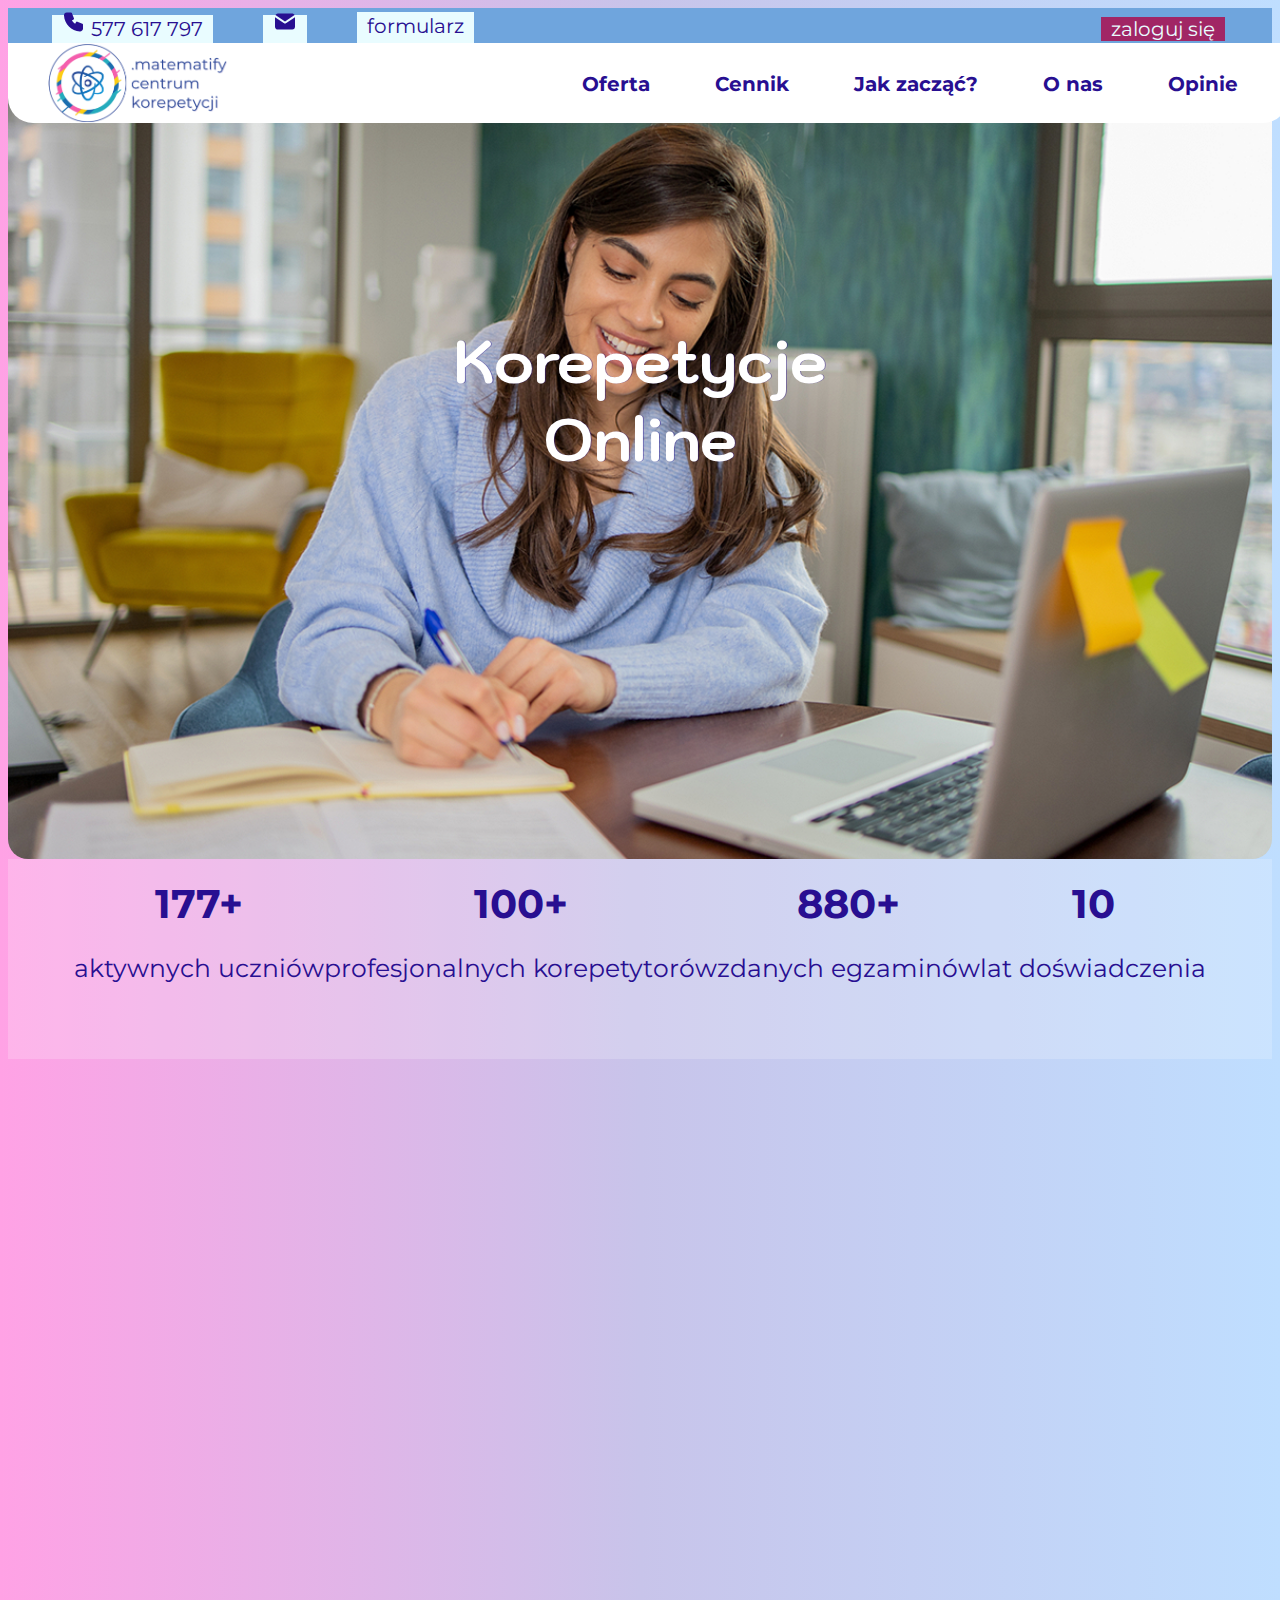
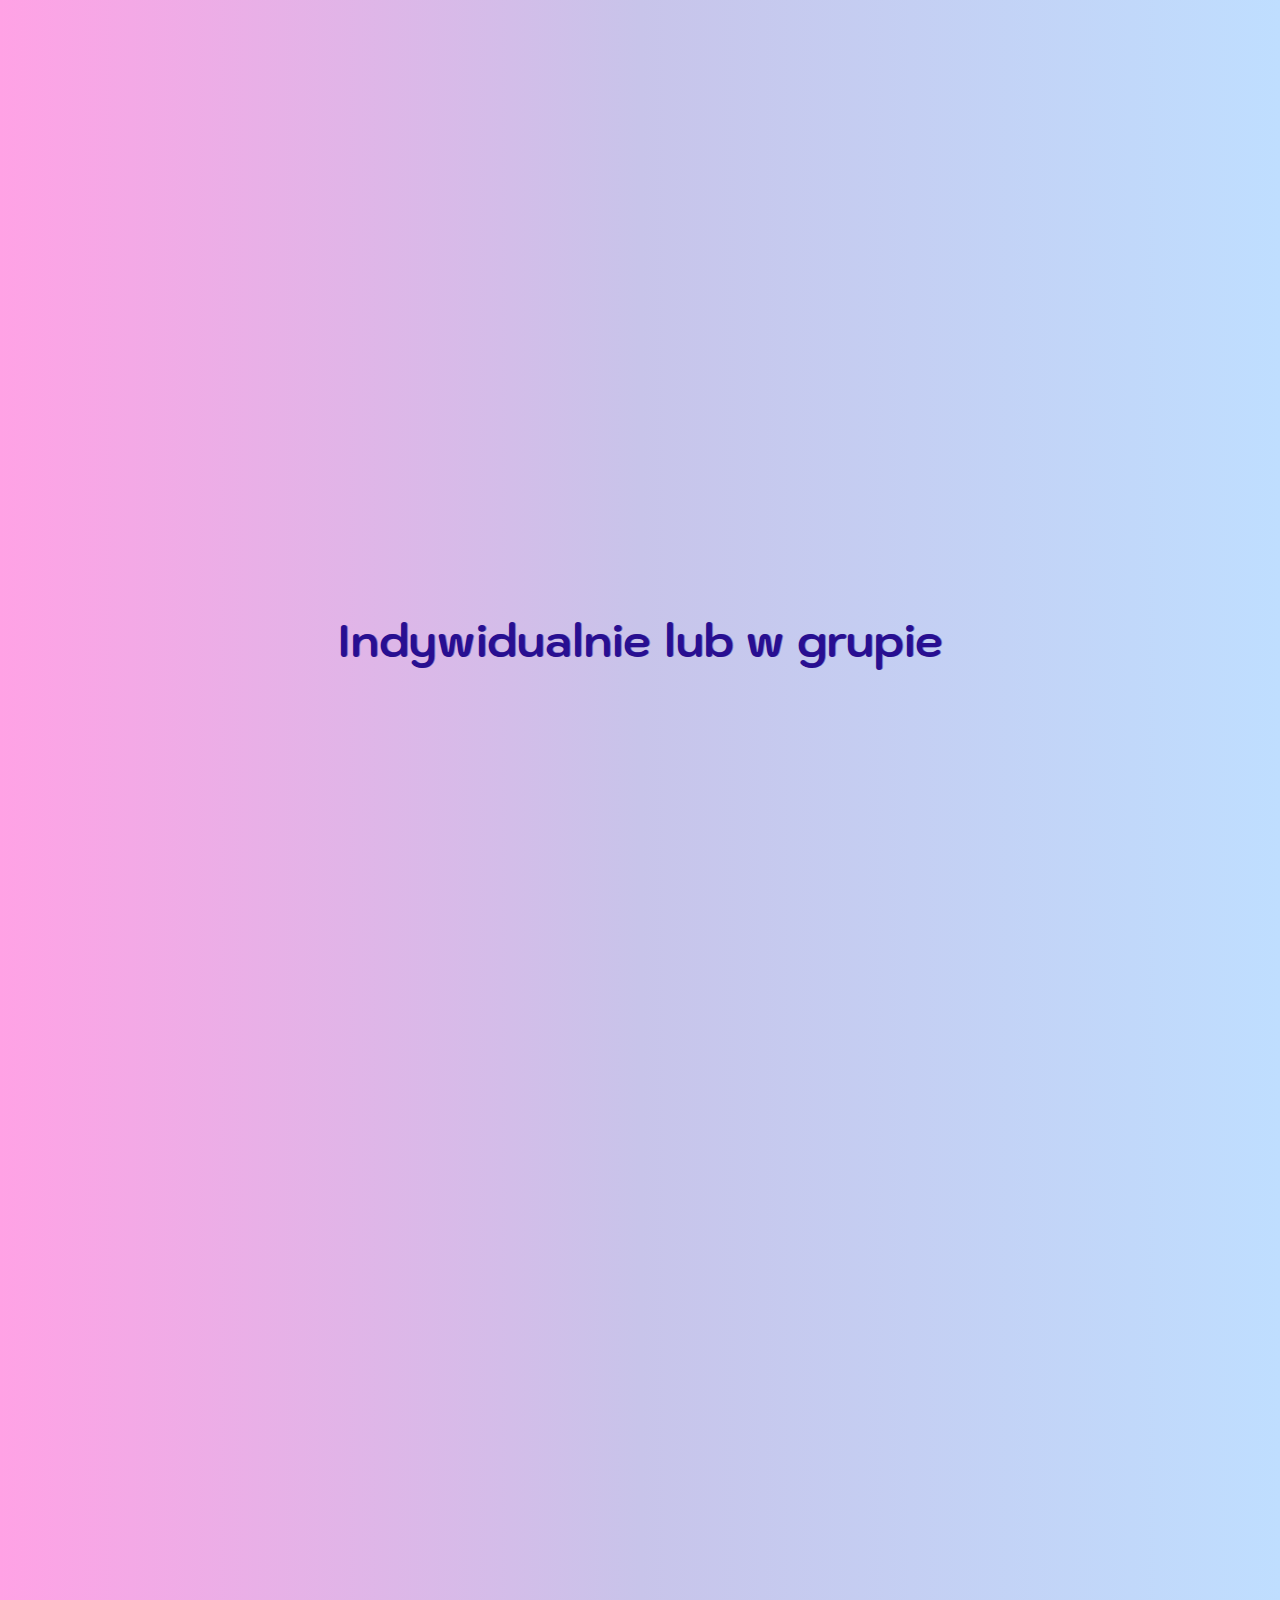
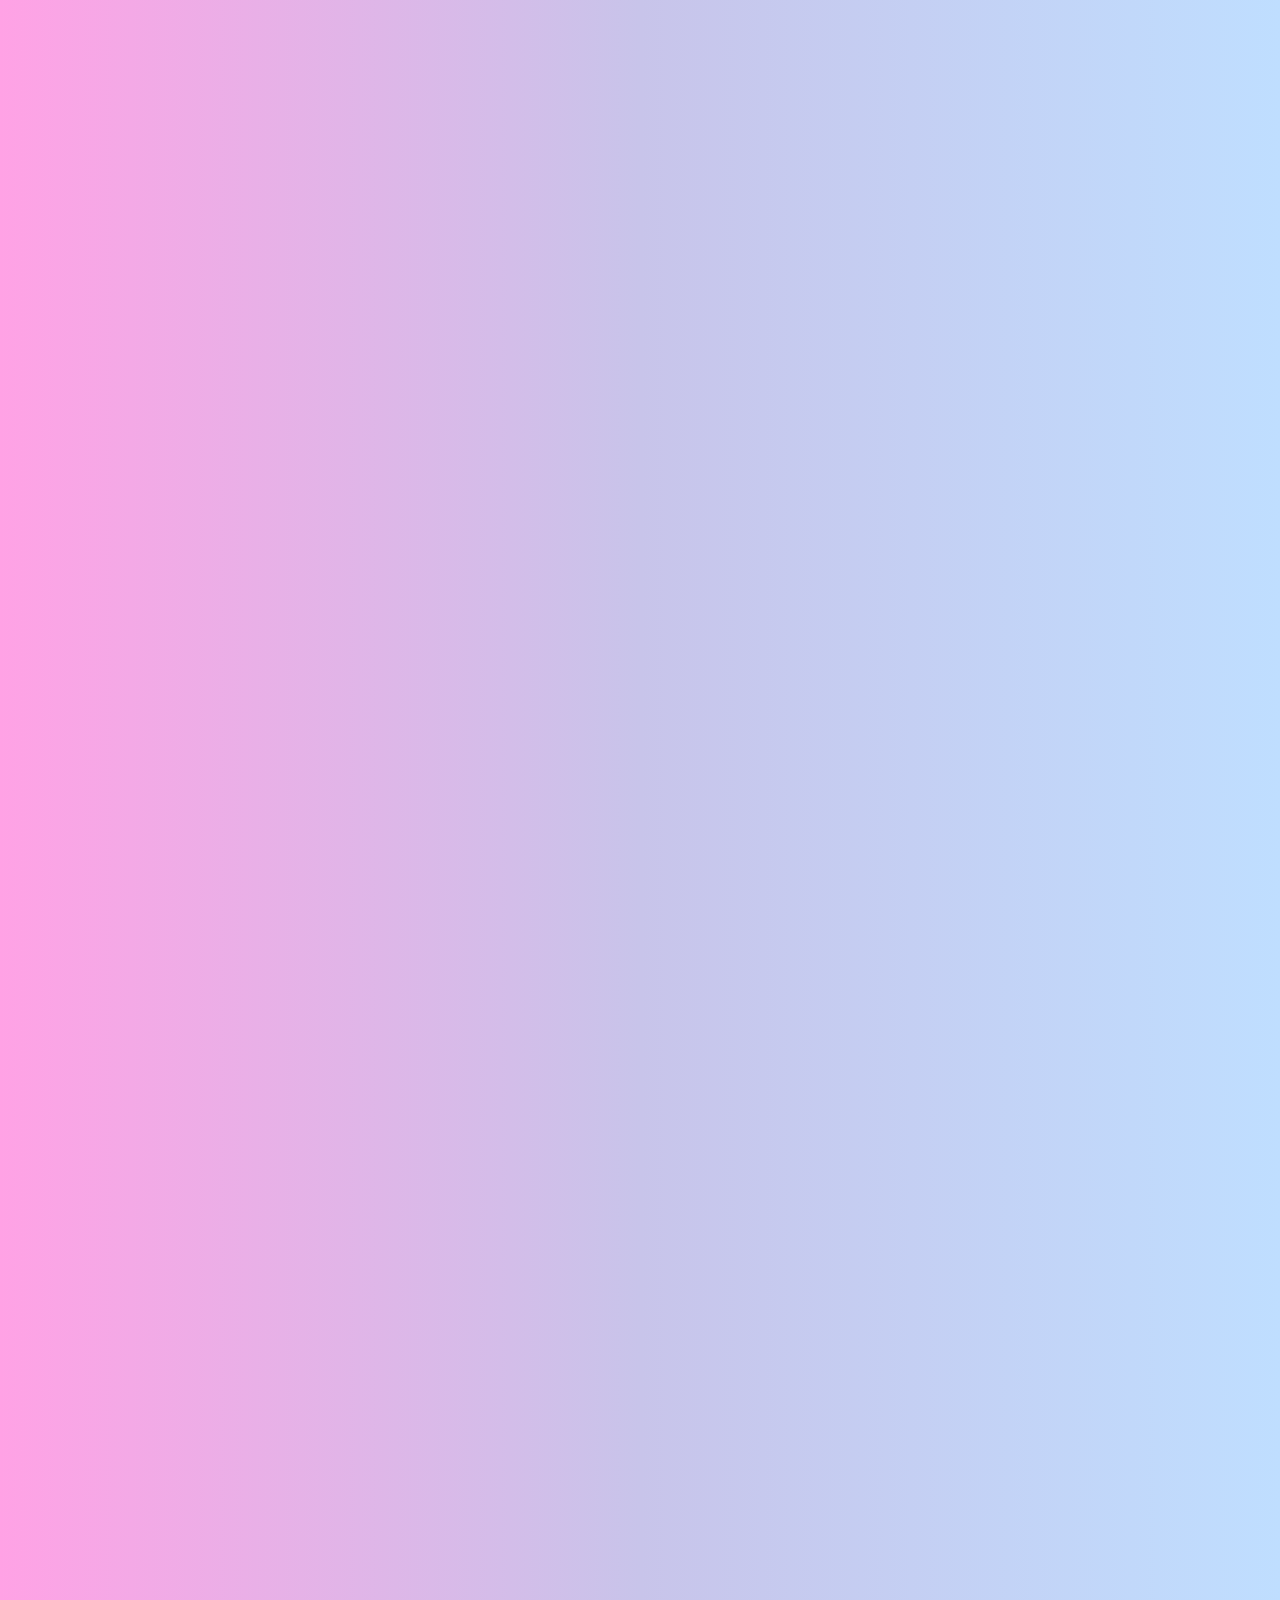
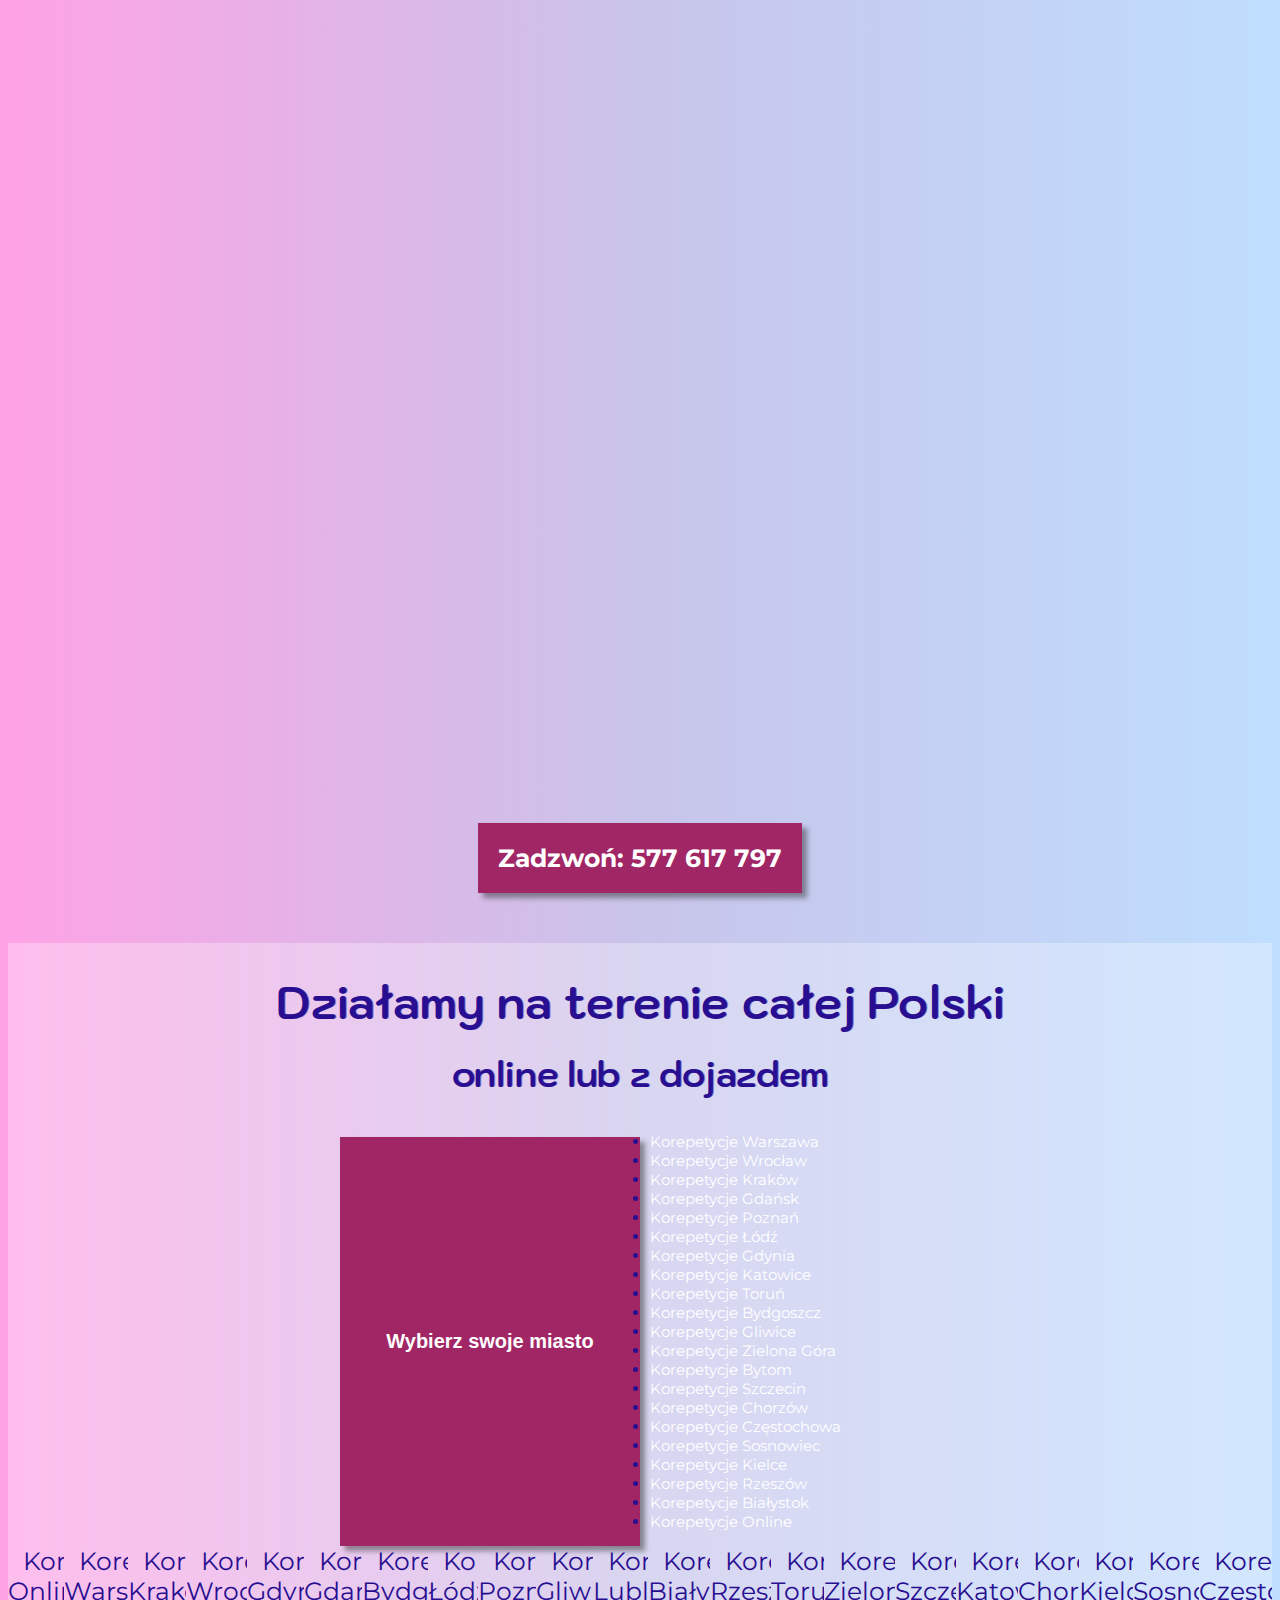
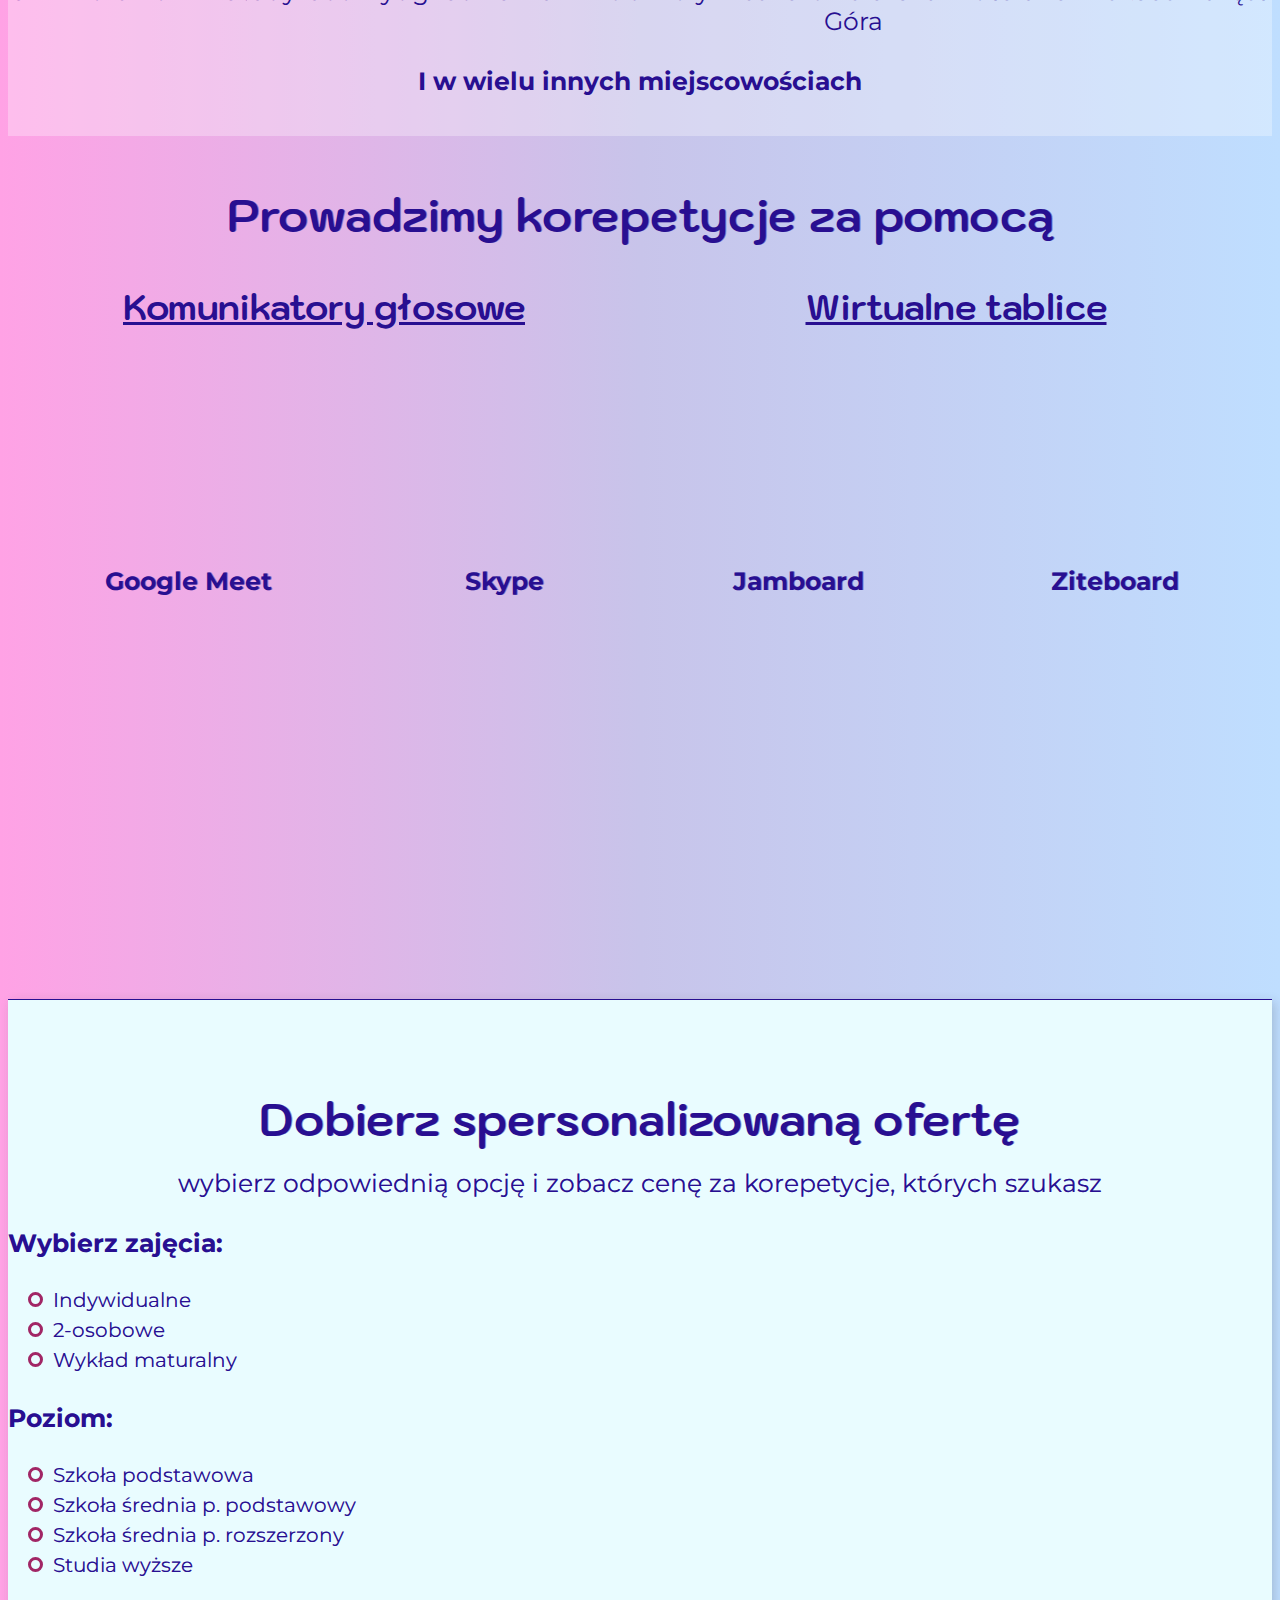
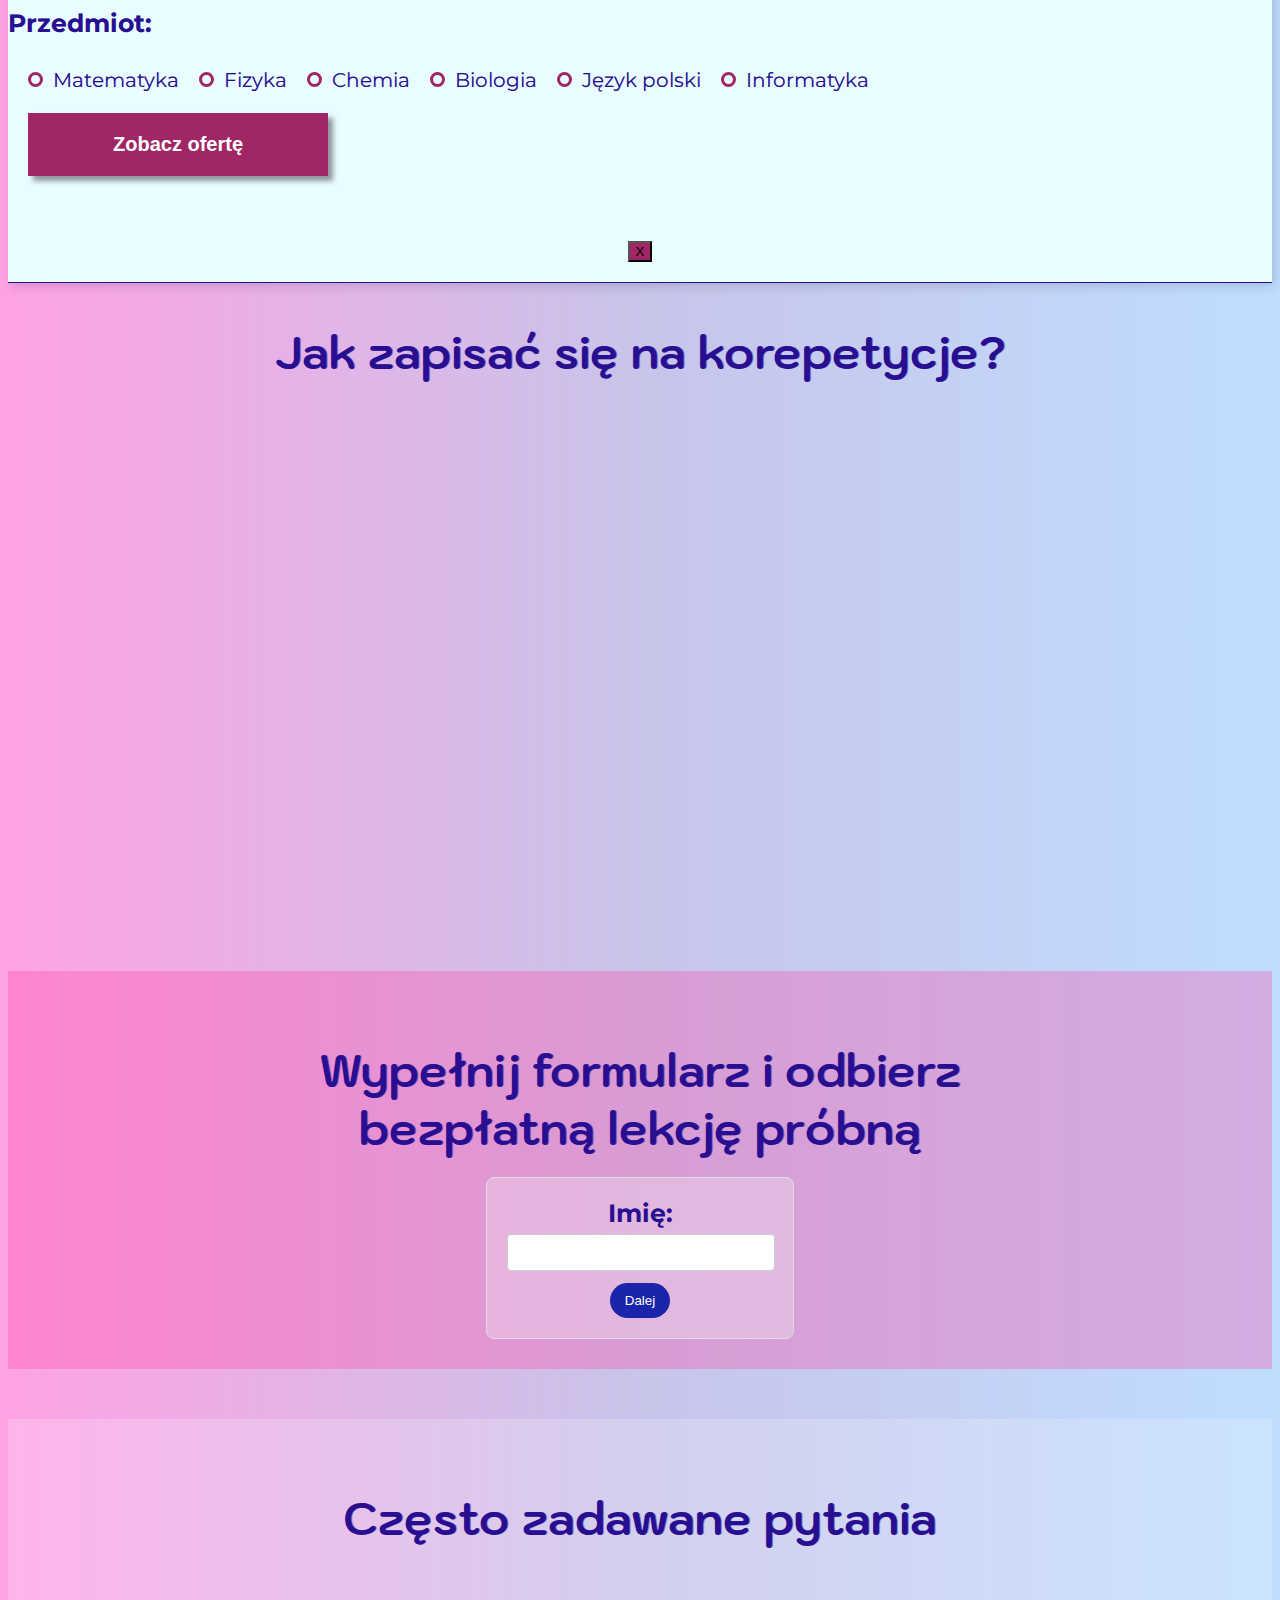
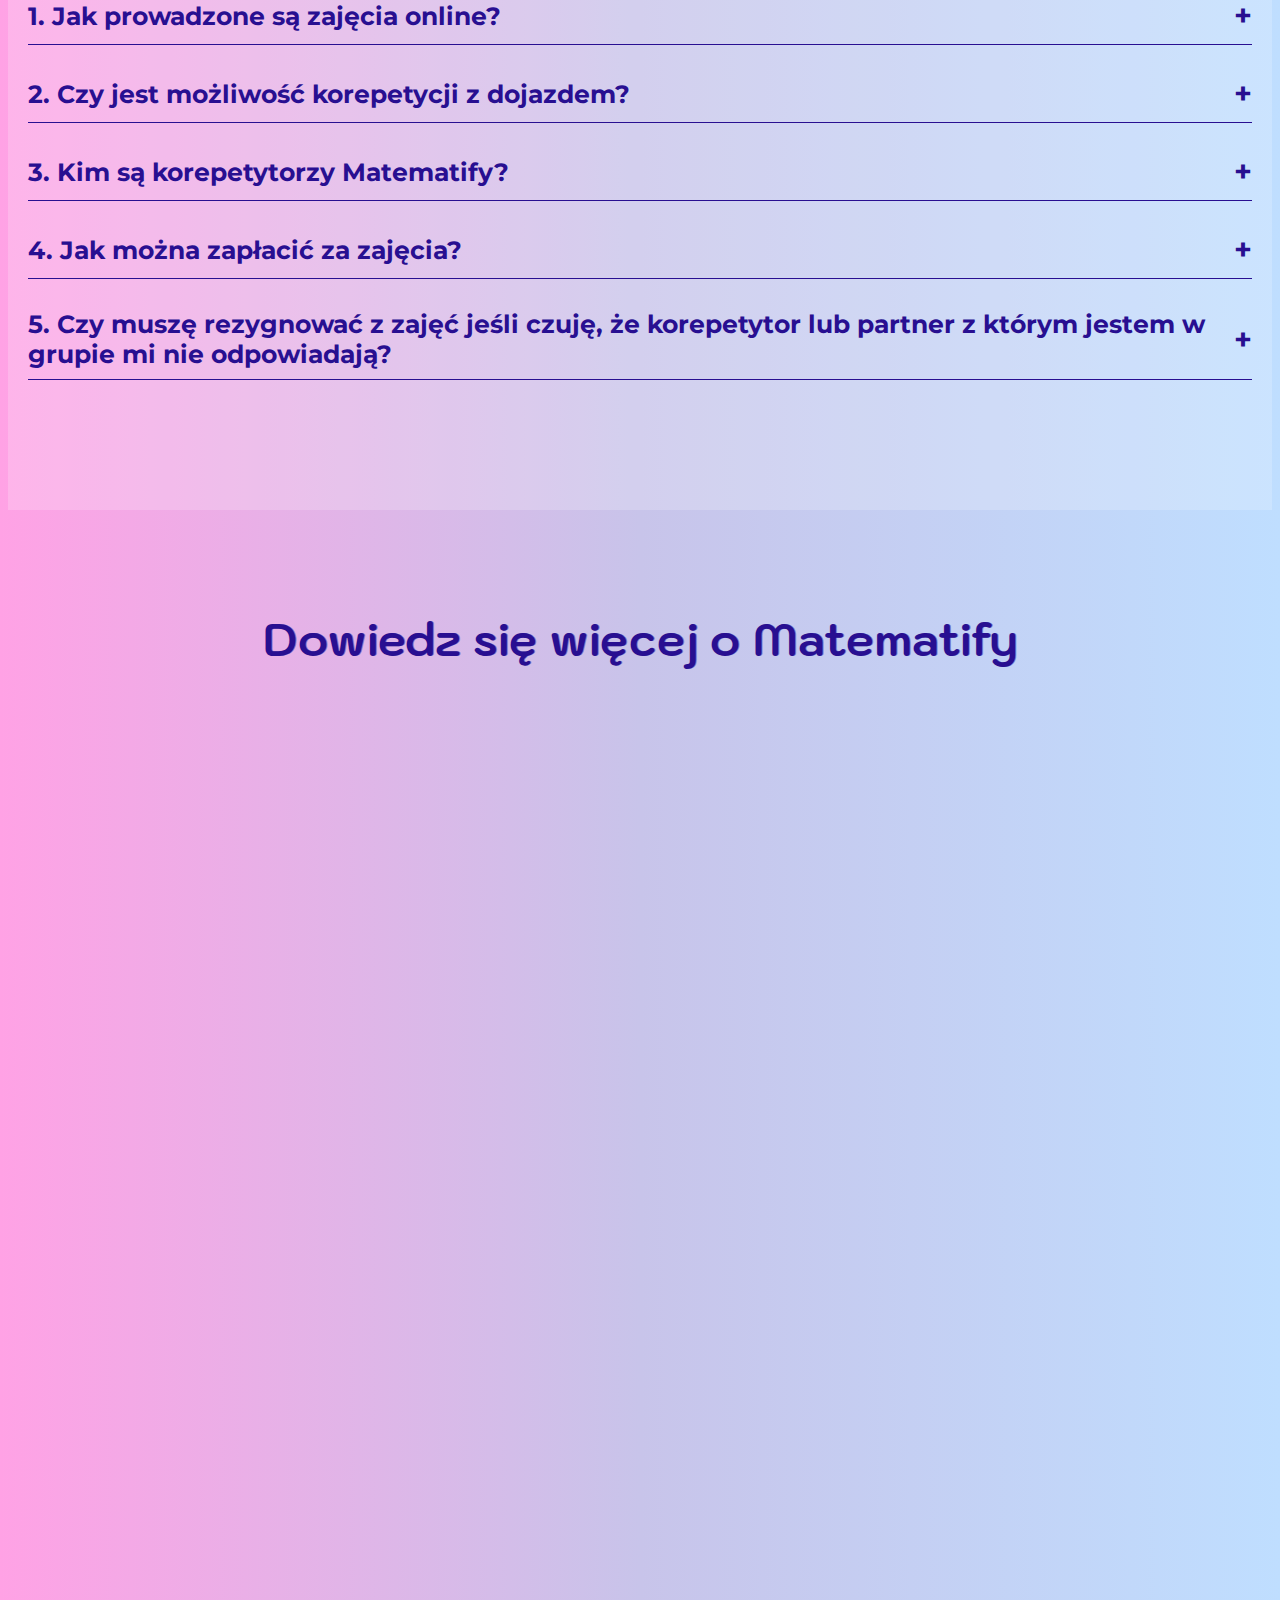
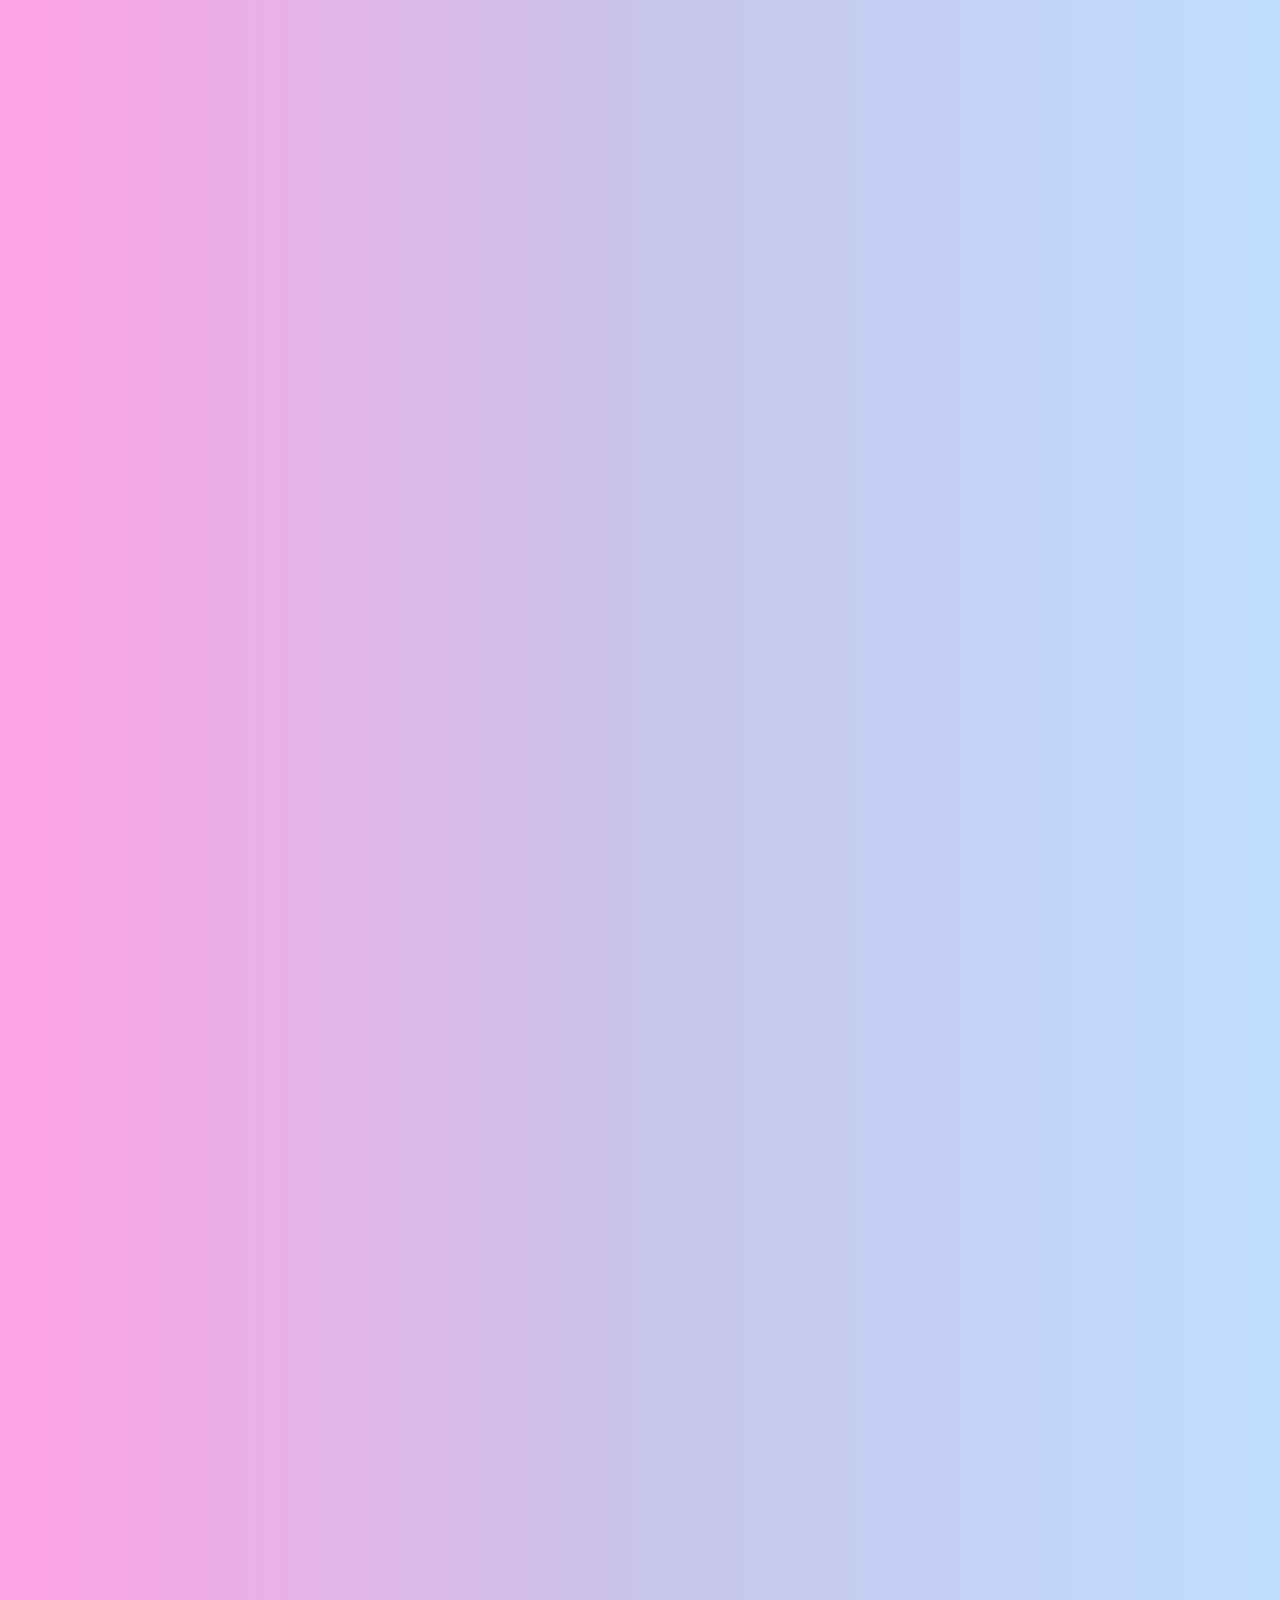
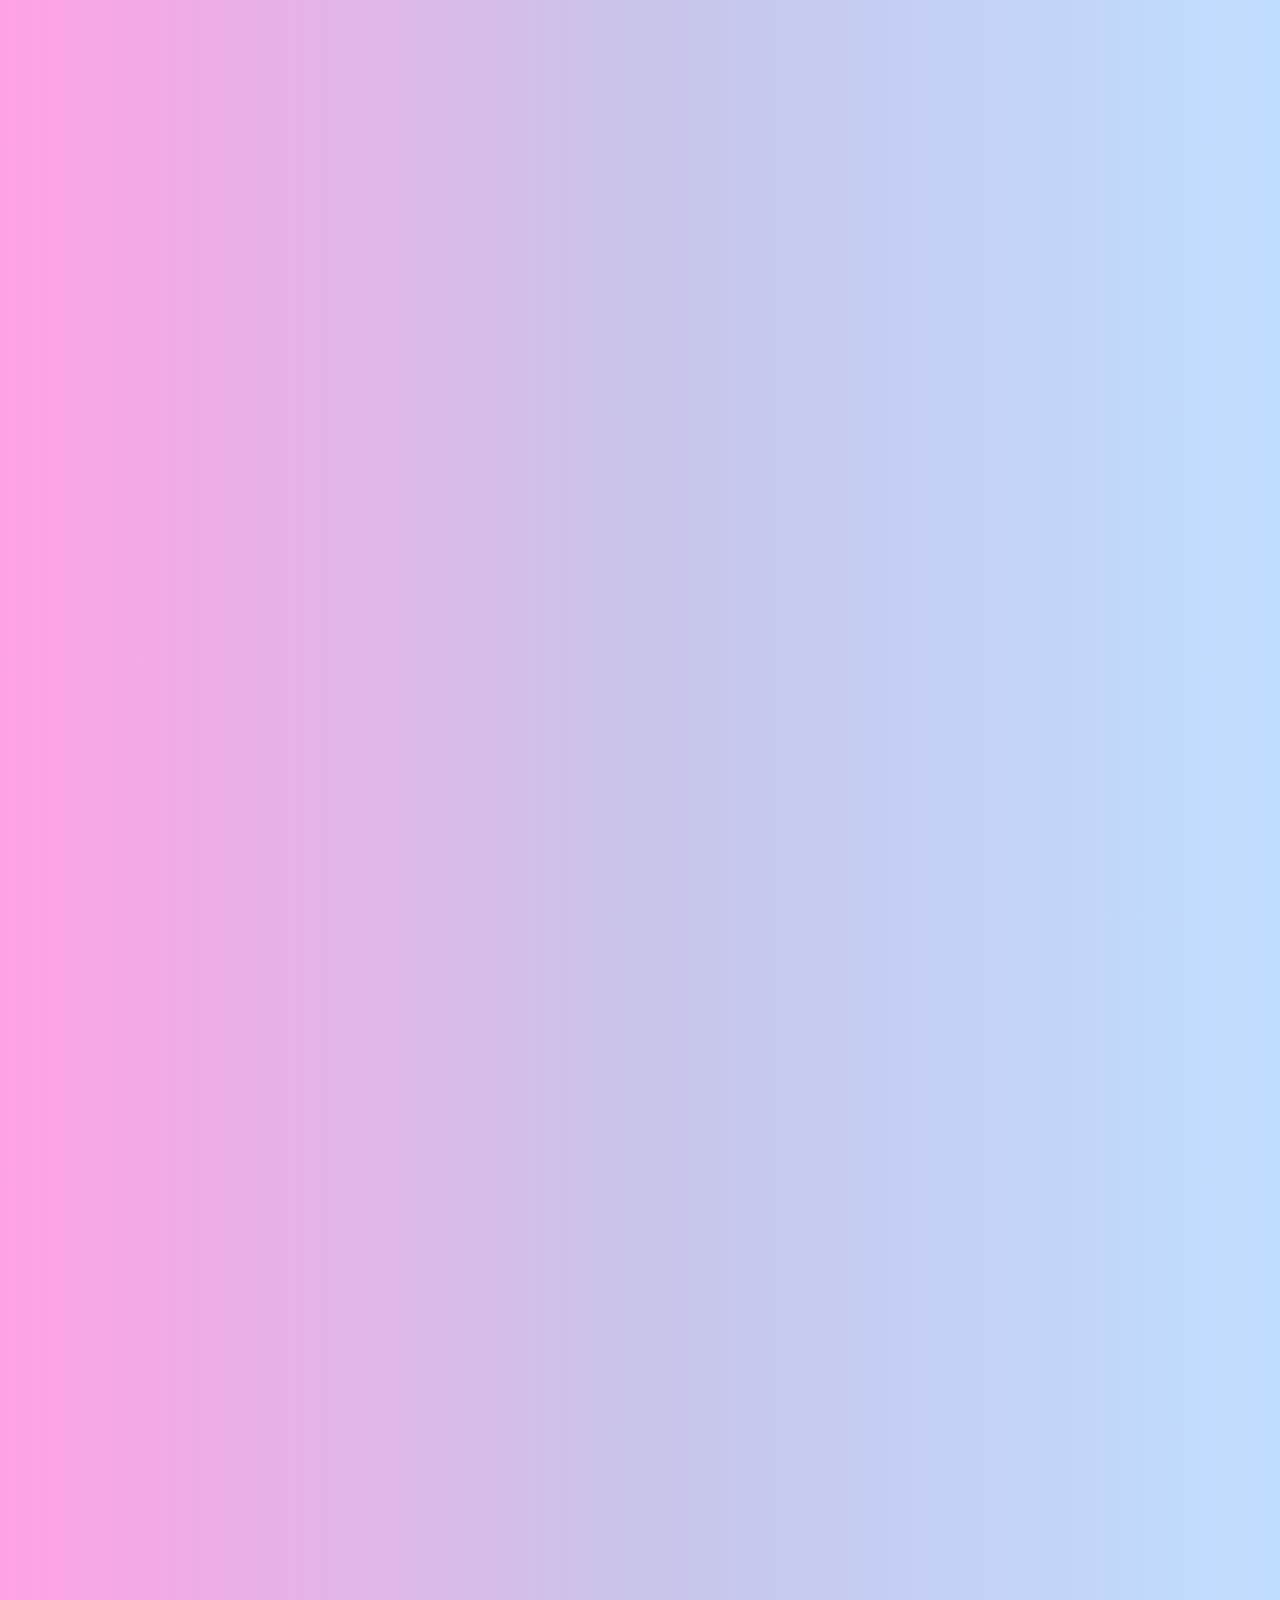
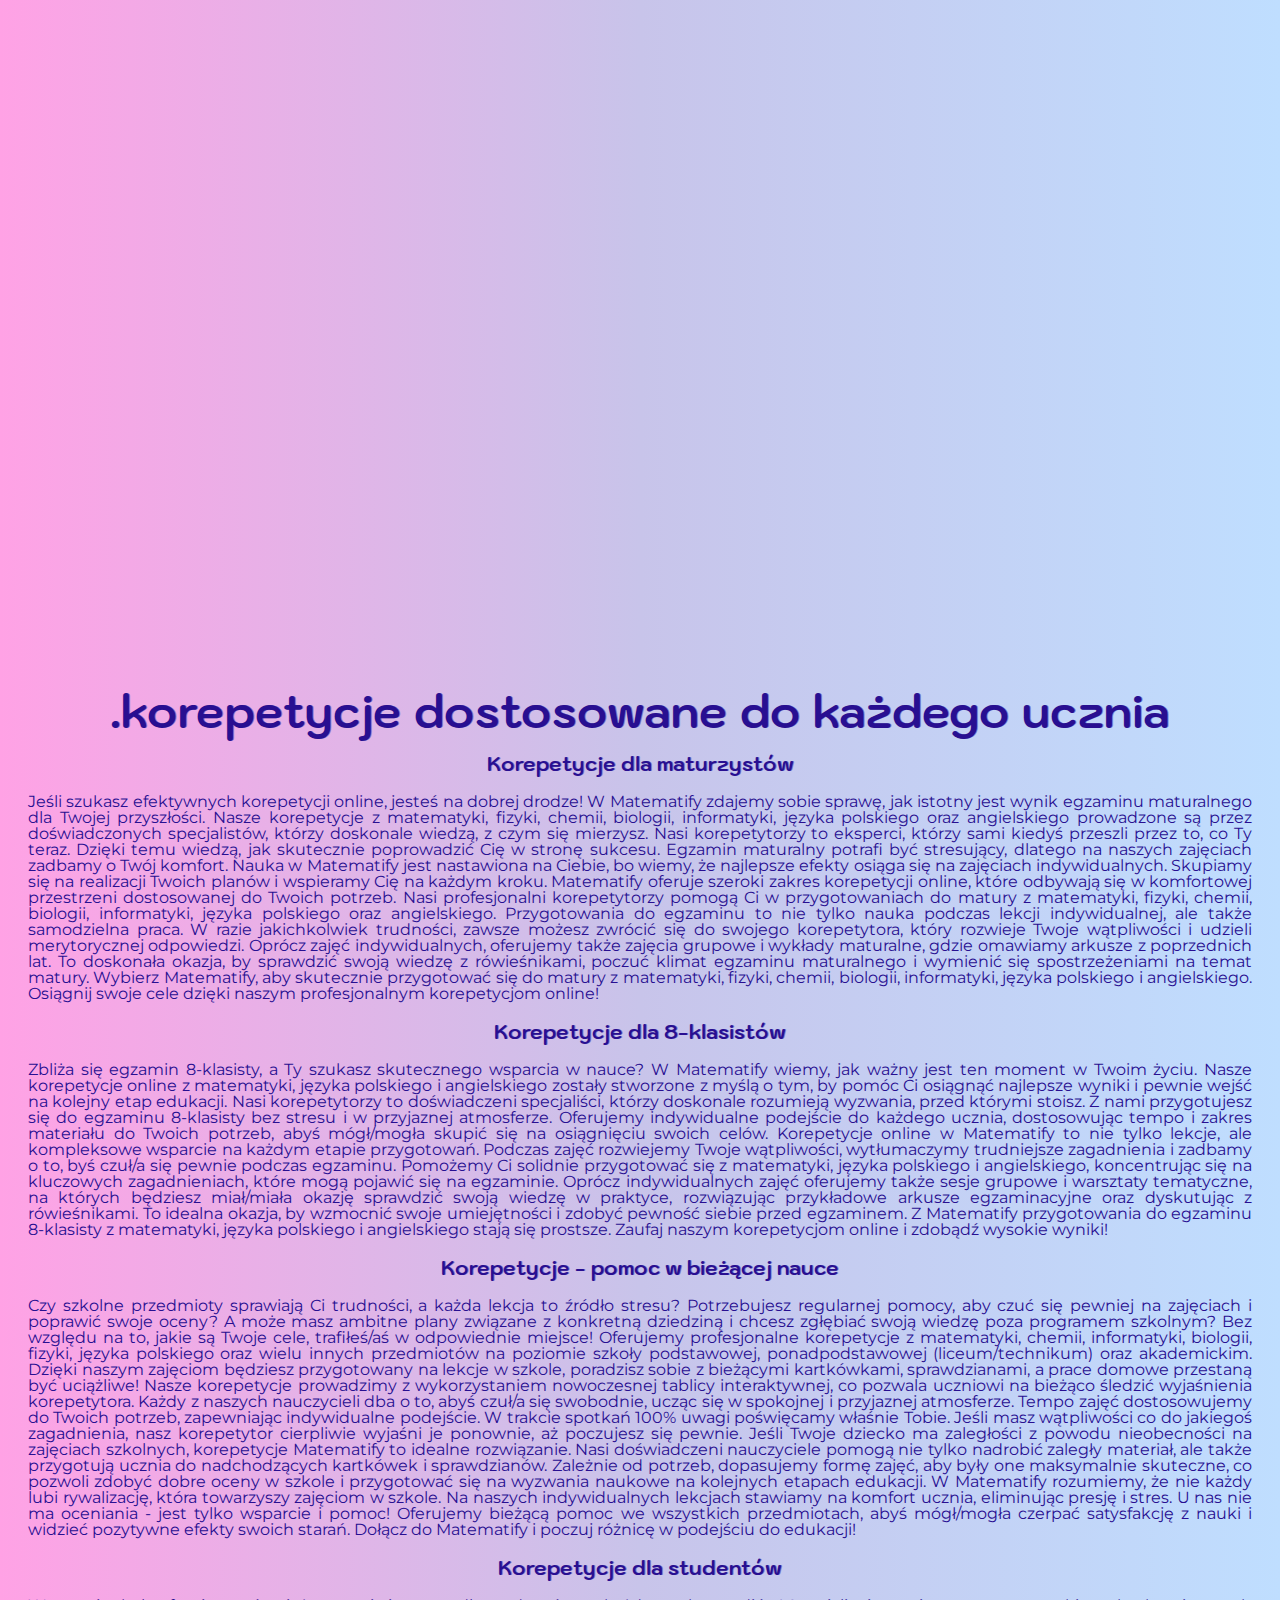
==== index.html @ 4018ae88 "jakf" ====
<!doctype html>

<head>
    <html lang=pl>
    <meta charset=UTF-8>
    <meta content="width=device-width,initial-scale=1" name=viewport>
    <meta
        content="Korepetycje online z matematyki, fizyki, chemii dla uczniów szkół podstawowych i średnich. Zajęcia indywidualne i grupowe dla maturzystów."
        name=description>
    <title>Matematify Centrum Korepetycji</title>
    <link href=images/hero.avif rel=preload as=image>
    <link href=https://fonts.googleapis.com rel=preconnect>
    <link href=https://fonts.gstatic.com rel=preconnect crossorigin>
    <link href=https://cdn.jsdelivr.net/npm/bootstrap@5.0.2/dist/css/bootstrap.min.css rel=stylesheet
        crossorigin=anonymous integrity=sha384-EVSTQN3/azprG1Anm3QDgpJLIm9Nao0Yz1ztcQTwFspd3yD65VohhpuuCOmLASjC>
    <link
        href="https://fonts.googleapis.com/css2?family=Kodchasan:ital,wght@0,200;0,300;0,400;0,500;0,600;0,700;1,200;1,300;1,400;1,500;1,600;1,700&family=Montserrat:ital,wght@0,100..900;1,100..900&display=swap"
        rel=stylesheet>
    <link href=./css/critical.css rel=stylesheet>
    <link href=./css/main.css rel=stylesheet media="print" onload="this.media='all'">
</head>

<body>
    <div class="cookie-banner" id="cookie-banner">
        Ta witryna internetowa przechowuje pliki cookie na komputerze użytkownika. Są one wykorzystywane do zbierania informacji o tym, jak użytkownik wchodzi w interakcje z naszą witryną internetową, i pozwalają nam go zapamiętać. Dane te są wykorzystywane w celu poprawy i dostosowania przeglądania strony do potrzeb użytkownika oraz do analizy i pomiarów osób odwiedzających naszą witrynę internetową i inne media. Więcej informacji na temat wykorzystywania plików cookie można znaleźć w naszej Polityce prywatności.
Jeśli odmówisz, Twoje informacje nie będą śledzone podczas odwiedzania tej witryny internetowej. Pojedynczy plik cookie zostanie użyty w przeglądarce, aby zapamiętać to ustawienie.
        <button class="accept" id="accept-cookies">Akceptuję</button>
        <button class="decline" id="decline-cookies">Odrzucam</button>
    </div>
    <div class="call">
        <a href="tel:+48577617797" aria-label="zadzwoń"><svg xmlns="http://www.w3.org/2000/svg" width="24" height="24"
                viewBox="0 0 24 24" fill="currentColor" class="icon icon-tabler icons-tabler-filled icon-tabler-phone">
                <path stroke="none" d="M0 0h24v24H0z" fill="none" />
                <path
                    d="M9 3a1 1 0 0 1 .877 .519l.051 .11l2 5a1 1 0 0 1 -.313 1.16l-.1 .068l-1.674 1.004l.063 .103a10 10 0 0 0 3.132 3.132l.102 .062l1.005 -1.672a1 1 0 0 1 1.113 -.453l.115 .039l5 2a1 1 0 0 1 .622 .807l.007 .121v4c0 1.657 -1.343 3 -3.06 2.998c-8.579 -.521 -15.418 -7.36 -15.94 -15.998a3 3 0 0 1 2.824 -2.995l.176 -.005h4z" />
            </svg></a>
    </div>
    <header>
        <div class="top">
            <div class="menu-left"><a href="tel:+48577617797" aria-label="zadzwoń"><span class="rounded-pill phone"><svg
                            xmlns="http://www.w3.org/2000/svg" width="24" height="24" viewBox="0 0 24 24"
                            fill="currentColor" class="icon icon-tabler icons-tabler-filled icon-tabler-phone">
                            <path stroke="none" d="M0 0h24v24H0z" fill="none" />
                            <path
                                d="M9 3a1 1 0 0 1 .877 .519l.051 .11l2 5a1 1 0 0 1 -.313 1.16l-.1 .068l-1.674 1.004l.063 .103a10 10 0 0 0 3.132 3.132l.102 .062l1.005 -1.672a1 1 0 0 1 1.113 -.453l.115 .039l5 2a1 1 0 0 1 .622 .807l.007 .121v4c0 1.657 -1.343 3 -3.06 2.998c-8.579 -.521 -15.418 -7.36 -15.94 -15.998a3 3 0 0 1 2.824 -2.995l.176 -.005h4z" />
                        </svg> 577 617 797</span></a> <a href="mailto:biuro@matematify.com"
                    aria-label="wyślij e-mail"><span class=rounded-pill><svg xmlns="http://www.w3.org/2000/svg"
                            width="24" height="24" viewBox="0 0 24 24" fill="currentColor"
                            class="icon icon-tabler icons-tabler-filled icon-tabler-mail">
                            <path stroke="none" d="M0 0h24v24H0z" fill="none" />
                            <path
                                d="M22 7.535v9.465a3 3 0 0 1 -2.824 2.995l-.176 .005h-14a3 3 0 0 1 -2.995 -2.824l-.005 -.176v-9.465l9.445 6.297l.116 .066a1 1 0 0 0 .878 0l.116 -.066l9.445 -6.297z" />
                            <path
                                d="M19 4c1.08 0 2.027 .57 2.555 1.427l-9.555 6.37l-9.555 -6.37a2.999 2.999 0 0 1 2.354 -1.42l.201 -.007h14z" />
                        </svg></span></a> <a href=#contactForm aria-label="Wypełnij formularz"><span
                        class="rounded-pill formul">formularz</span></a></div>
            <div class="top menu-right"><a href=http://platform.matematify.pl target="_blank"><span
                        class=rounded-pill>zaloguj
                        się</span></a></div>
        </div>
    </header>
    <div class=menu-nav><button class=bar onclick=menuOpen() aria-label=menu><svg xmlns="http://www.w3.org/2000/svg"
                width="24" height="24" viewBox="0 0 24 24" fill="none" stroke="currentColor" stroke-width="2"
                stroke-linecap="round" stroke-linejoin="round"
                class="icon icon-tabler icons-tabler-outline icon-tabler-menu-2">
                <path stroke="none" d="M0 0h24v24H0z" fill="none" />
                <path d="M4 6l16 0" />
                <path d="M4 12l16 0" />
                <path d="M4 18l16 0" />
            </svg></button>
        <div class=menu id=menuitems><img alt="logo matematify" loading=lazy src=./images/telefon/logotel.avif>
            <div class="menu-nav-flex">
                <a href=#Oferta>
                    <div class=menu-item>
                        <p>Oferta</p>
                    </div>
                </a><a href=#Cennik>
                    <div class=menu-item>
                        <p>Cennik</p>
                    </div>
                </a><a href=#Jakzaczac>
                    <div class=menu-item>
                        <p>Jak zacząć?</p>
                    </div>
                </a><a href=#Onas>
                    <div class=menu-item>
                        <p>O nas</p>
                    </div>
                </a><a href=#Opinie>
                    <div class=menu-item>
                        <p>Opinie</p>
                    </div>
                </a>
            </div>
        </div>

    </div>
    <div>
        <section class=hero>
            <h1>Korepetycje<br>Online</h1><a href=#contactForm class="rounded-pill btn">Zacznij od darmowej lekcji
                próbnej</a> <a href=#Oferta class="rounded-pill btn">Zobacz naszą ofertę</a>
        </section>
        <div class="row stats">
            <div class="col-lg-3 col-md-4 col-sm-6 stats-item"><span class=counter
                    data-target=500>0</span><span>+</span>
                <p>aktywnych uczniów</p>
            </div>
            <div class="col-lg-3 col-md-4 col-sm-6 stats-item"><span class=counter
                    data-target=100>0</span><span>+</span>
                <p>profesjonalnych korepetytorów</p>
            </div>
            <div class="col-lg-3 col-md-4 col-sm-6 stats-item"><span class=counter
                    data-target=2500>0</span><span>+</span>
                <p>zdanych egzaminów</p>
            </div>
            <div class="col-lg-3 col-md-4 col-sm-6 stats-item"><span class=counter data-target=10>0</span>
                <p>lat doświadczenia</p>
            </div>
        </div>
        <div class="container offer-subject" id=Oferta>
            <h2>Korepetycje - Przedmioty</h2>
            <p>W szkole Matematify na pierwszym miejscu stawiamy ucznia i jego potrzeby. Wszystkie lekcje, które
                prowadzimy, są ukierunkowane i prowadzone indywidualnie dla każdego ucznia, a przerabiany materiał i
                tempo nauki dostosowujemy do Ciebie!</p>
            <p class=blue-text>Zapoznaj się z naszą ofertą:</p>
            <div class=row>
                <a class="subject-a" href="./przedmioty/math.html">
                    <div class="subject subject1">
                        <div class="rounded-pill sub-name">Matematyka</div>
                    </div>
                </a>
                <a class="subject-a" href="./przedmioty/biol.html">
                    <div class="subject subject2">
                        <div class="rounded-pill sub-name">Biologia</div>
                    </div>
                </a>
                <a class="subject-a" href="./przedmioty/informatyka.html">
                    <div class="subject subject3">
                        <div class="rounded-pill sub-name">Informatyka</div>
                    </div>
                </a>
                <a class="subject-a" href="./przedmioty/fizyka.html">
                    <div class="subject subject4">
                        <div class="rounded-pill sub-name">Fizyka</div>
                    </div>
                </a>
                <a class="subject-a" href="./przedmioty/chem.html">
                    <div class="subject subject5">
                        <div class="rounded-pill sub-name">Chemia</div>
                    </div>
                </a>
                <a class="subject-a" href="./przedmioty/pol.html">
                    <div class="subject subject6">
                        <div class="rounded-pill sub-name">Język polski</div>
                    </div>
                </a>
                <a class="subject-a" href="https://www.tutees.org" target="_blank">
                    <div class="subject subject7">
                        <div class="rounded-pill sub-name">Angielski</div>
                    </div>
                </a>
            </div>
            <p>W Matematify stale pracujemy nad poprawą jakości naszych usług, aby były jak najlepiej dopasowane do
                naszych uczniów. Skontaktuj się z nami, aby dowiedzieć się więcej o dostępności korepetytorów.</p>
            <p class=blue-text>Z chęcią pomożemy Ci znaleźć nauczyciela, który poprowadzi lekcje na jak najwyższym
                poziomie z wybranych przedmiotów.</p>
            <div class=sub-but><a href=#contactForm class="rounded-pill btn">Formularz kontaktowy</a> <a href=#Cennik
                    class="rounded-pill btn">Cennik</a></div>
        </div>
        <h2>Indywidualnie lub w grupie</h2>
        <div class="container card-group">
            <div class=card><img alt="uśmiechnięta uczennica podczas korepetycji trzymająca w dłoni zeszyt" loading=lazy
                    src=./images/telefon/zdjecia/ofertatrzykolumny/dziewczynalewotel.avif class=card-img-top>
                <div class=card-body>
                    <h3 class=card-title>Indywidualne<br>od 75 zł / h</h3>
                    <p class=card-text>
                    <ul>
                        <li>
                            <p>Możliwość bezpłatnej lekcji próbnej.</p>
                        <li>
                            <p>100% uwagi korepetytora na jednym uczniu.</p>
                        <li>
                            <p>Indywidualnie dobierany materiał.</p>
                    </ul>
                    </p>
                </div>
            </div>
            <div class=card><img alt="uczeń z zeszytami w ręce" loading=lazy
                    src=./images/telefon/zdjecia/ofertatrzykolumny/chlopakcentrumtel.avif class=card-img-top>
                <div class=card-body>
                    <h3 class=card-title>2-osobowe<br>od 299zł / miesiąc</h3>
                    <p class=card-text>
                    <ul>
                        <li>Możliwe zapisy ze znajomym.
                        <li>Korzystniejsza cena.
                        <li>Dostępne przedmioty: matematyka, fizyka, chemia.
                        <li>8-klasiści, maturzyści, studenci.
                    </ul>
                    </p>
                </div>
            </div>
            <div class=card><img alt="uczennica ucząca się z książki podczas korepetycji" loading=lazy
                    src=./images/telefon/zdjecia/ofertatrzykolumny/dziewczynaprawotel.avif class=card-img-top>
                <div class=card-body>
                    <h3 class=card-title>Wykłady maturalne<br>od 269 zł / miesiąc</h3>
                    <p class=card-text>
                    <ul>
                        <li>Najintensywniejsza powtórka przed maturą.
                        <li>Najniższa cena za godzinę.
                        <li>Wyłącznie najlepsi korepetytorzy.
                        <li>Dostępne przedmioty: matematyka.
                    </ul>
                    </p>
                </div>
            </div>
        </div>
        <div class="but-cal">
            <a href="tel:+48577617797" class="rounded-pill btn">Zadzwoń: 577 617 797</a>
        </div>
        <div class=cities-bgc>
            <div class=container>
                <h2>Działamy na terenie całej Polski</h2>
                <h3>online lub z dojazdem</h3>
                <div class="d-md-none short-list"><button class="btn btn-primary dropdown-toggle rounded-pill"
                        aria-expanded=false data-bs-toggle=dropdown type=button>Wybierz swoje miasto</button>
                    <ul class=dropdown-menu>
                        <li><a href="./miasta/warszawa.html" class=dropdown-item>Korepetycje Warszawa</a>
                        <li><a href=# class=dropdown-item>Korepetycje Wrocław</a>
                        <li><a href=# class=dropdown-item>Korepetycje Kraków</a>
                        <li><a href=# class=dropdown-item>Korepetycje Gdańsk</a>
                        <li><a href=# class=dropdown-item>Korepetycje Poznań</a>
                        <li><a href=# class=dropdown-item>Korepetycje Łódź</a>
                        <li><a href=# class=dropdown-item>Korepetycje Gdynia</a>
                        <li><a href=# class=dropdown-item>Korepetycje Katowice</a>
                        <li><a href=# class=dropdown-item>Korepetycje Toruń</a>
                        <li><a href=# class=dropdown-item>Korepetycje Bydgoszcz</a>
                        <li><a href=# class=dropdown-item>Korepetycje Gliwice</a>
                        <li><a href=# class=dropdown-item>Korepetycje Zielona Góra</a>
                        <li><a href=# class=dropdown-item>Korepetycje Bytom</a>
                        <li><a href=# class=dropdown-item>Korepetycje Szczecin</a>
                        <li><a href=# class=dropdown-item>Korepetycje Chorzów</a>
                        <li><a href=# class=dropdown-item>Korepetycje Częstochowa</a>
                        <li><a href=# class=dropdown-item>Korepetycje Sosnowiec</a>
                        <li><a href=# class=dropdown-item>Korepetycje Kielce</a>
                        <li><a href=# class=dropdown-item>Korepetycje Rzeszów</a>
                        <li><a href=# class=dropdown-item>Korepetycje Białystok</a>
                        <li><a href=# class=dropdown-item>Korepetycje Online</a>
                    </ul>
                </div>
            </div>
            <div class="container d-md-flex d-none d-sm-none text-start">
                <div class=row>
                    <a class="col-lg-4 col-md-6 items" href="#"><span>Korepetycje Online</span></a>
                    <a class="col-lg-4 col-md-6 items" href="./miasta/warszawa.html"><span>Korepetycje Warszawa</spa>
                    </a>
                    <a class="col-lg-4 col-md-6 items" href="./miasta/krakow.html"><span>Korepetycje Kraków</span></a>
                    <a class="col-lg-4 col-md-6 items" href="./miasta/wroclaw.html"><span>Korepetycje Wrocław</span></a>
                    <a class="col-lg-4 col-md-6 items" href="./miasta/trojmiasto.html"><span>Korepetycje
                            Gdynia</span></a>
                    <a class="col-lg-4 col-md-6 items" href="./miasta/trojmiasto.html"><span>Korepetycje
                            Gdańsk</span></a>
                    <a class="col-lg-4 col-md-6 items" href="#"><span>Korepetycje Bydgoszcz</span></a>
                    <a class="col-lg-4 col-md-6 items" href="./miasta/lodz.html"><span>Korepetycje Łódź</span></a>
                    <a class="col-lg-4 col-md-6 items" href="./miasta/poznan.html"><span>Korepetycje Poznań</span></a>
                    <a class="col-lg-4 col-md-6 items" href="#"><span>Korepetycje Gliwice</span></a>
                    <a class="col-lg-4 col-md-6 items" href="./miasta/lublin.html"><span>Korepetycje Lublin</span></a>
                    <a class="col-lg-4 col-md-6 items" href="#"><span>Korepetycje Białystok</span></a>
                    <a class="col-lg-4 col-md-6 items" href="#"><span>Korepetycje Rzeszów</span></a>
                    <a class="col-lg-4 col-md-6 items" href="#"><span>Korepetycje Toruń</spa></a>
                    <a class="col-lg-4 col-md-6 items" href="#"><span>Korepetycje Zielona Góra</span></a>
                    <a class="col-lg-4 col-md-6 items" href="#"><span>Korepetycje Szczecin</span></a>
                    <a class="col-lg-4 col-md-6 items" href="./miasta/katowice.html"><span>Korepetycje
                            Katowice</span></a>
                    <a class="col-lg-4 col-md-6 items" href="#"><span>Korepetycje Chorzów</span></a>
                    <a class="col-lg-4 col-md-6 items" href="#"><span>Korepetycje Kielce</span></a>
                    <a class="col-lg-4 col-md-6 items" href="#"><span>Korepetycje Sosnowiec</span></a>
                    <a class="col-lg-4 col-md-6 items" href="#"><span>Korepetycje Częstochowa</span>
                </div></a>
            </div>
            <div class=center-button><span>I w wielu innych miejscowościach</span></div>
        </div>
        <div>
            <h2>Prowadzimy korepetycje za pomocą</h2>
            <div class="container tech">
                <div class=tech-big>
                    <div class=tech-box>
                        <h3>Komunikatory głosowe</h3>
                    </div>
                    <div class="tech-type">
                        <div class=tech-type__item>
                            <div class=tech-type__img><img alt="ikona google meet" loading=lazy
                                    src=./images/telefon/platformy/googlemeettel.avif></div>
                            <div class=tech-type__text>Google Meet</div>
                        </div>
                        <div class=tech-type__item>
                            <div class=tech-type__img><img alt="ikona skype" loading=lazy
                                    src=./images/telefon/platformy/skypetel.avif></div>
                            <div class=tech-type__text>Skype</div>
                        </div>
                    </div>
                </div>
                <div class=tech-big>
                    <div class=tech-box>
                        <h3>Wirtualne tablice</h3>
                    </div>
                    <div class="tech-type">
                        <div class=tech-type__item>
                            <div class=tech-type__img><img alt="ikona jamboard" loading=lazy
                                    src=./images/telefon/platformy/jamboardtel.avif></div>
                            <div class=tech-type__text>Jamboard</div>
                        </div>
                        <div class=tech-type__item>
                            <div class=tech-type__img><img alt="Ikona ziteboard" loading=lazy
                                    src=./images/telefon/platformy/ziteboardtel.avif></div>
                            <div class=tech-type__text>Ziteboard</div>
                        </div>
                    </div>
                </div>
            </div>
        </div>
        <div class=add>
            <div class=add-text>
                <p>Wypróbuj nasze nowoczesne podejście<br>do korepetycji online na DARMOWEJ lekcji próbnej!</p>
            </div><a href=#contactForm class="rounded-pill btn">Zapisz się na lekcję próbną</a>
            <div class=add-img><img alt="gadżety związane z korepetycjami" loading=lazy
                    src=./images/telefon/dekoracyjne/komputer3d1tel.avif></div>
        </div>
    </div>
    <div class=form-bgc>
        <section class="container pricebox" id=Cennik>
            <h2>Dobierz spersonalizowaną ofertę</h2><span>wybierz odpowiednią opcję i zobacz cenę za korepetycje,
                których szukasz</span>
            <form class=quiz-box>
                <div class=answer-box>
                    <p class=question1>Wybierz zajęcia:</p><input id=answer-1 name=question-1 type=radio class=answer
                        value=100 onchange=updateSubjects()> <label for=answer-1>Indywidualne</label><br><input
                        id=answer-2 name=question-1 type=radio class=answer value=200 onchange=updateSubjects()> <label
                        for=answer-2>2-osobowe</label><br><input id=answer-3 name=question-1 type=radio class=answer
                        value=300 onchange=updateSubjects()> <label for=answer-3>Wykład maturalny</label>
                </div>
                <div class=answer-box>
                    <p class=question1>Poziom:</p><input id=answer-4 name=question-2 type=radio class=answer value=10>
                    <label for=answer-4>Szkoła podstawowa</label><br><input id=answer-5 name=question-2 type=radio
                        class=answer value=20> <label for=answer-5>Szkoła średnia p. podstawowy</label><br><input
                        id=answer-6 name=question-2 type=radio class=answer value=30> <label for=answer-6>Szkoła średnia
                        p. rozszerzony</label><br><input id=answer-7 name=question-2 type=radio class=answer value=40>
                    <label for=answer-7>Studia wyższe</label>
                </div>
                <div class=answer-box>
                    <p class=question1>Przedmiot:
                    <div class=answer-bo>
                        <div class=radio-item><input id=answer-8 name=question-3 type=radio class=answer value=1> <label
                                for=answer-8>Matematyka</label></div>
                        <div class=radio-item><input id=answer-9 name=question-3 type=radio class=answer value=2> <label
                                for=answer-9>Fizyka</label></div>
                        <div class=radio-item><input id=answer-10 name=question-3 type=radio class=answer value=3>
                            <label for=answer-10>Chemia</label>
                        </div>
                        <div class=radio-item><input id=answer-11 name=question-3 type=radio class=answer value=4>
                            <label for=answer-11>Biologia</label>
                        </div>
                        <div class=radio-item><input id=answer-12 name=question-3 type=radio class=answer value=5>
                            <label for=answer-12>Język polski</label>
                        </div>
                        <div class=radio-item><input id=answer-14 name=question-3 type=radio class=answer value=7>
                            <label for=answer-14>Informatyka</label>
                        </div>
                    </div>
                </div><button class="rounded-pill btn" onclick=cennik()>Zobacz ofertę</button>
            </form>
            <div id=change></div>
            <div class="modal modal-active">
                <p></p><button class=close-modal>X</button>
            </div>
        </section>
    </div>
    <h2 id=Jakzaczac>Jak zapisać się na korepetycje?</h2>
    <div class="container steps">
        <div class="step step1">
            <div class=step-numb>
                <p>1</p>
            </div>
            <div class=step-text>
                <p>Wypełnij formularz lub zadzwoń pod numer <span>792 877 872</span></p>
                <p>Jeśli wypełnisz formularz, zadzwonimy do Ciebie w ciągu kilku godzin!</p><a href=#contactForm
                    class="rounded-pill btn">Zapisz się na zajęcia</a>
            </div>
        </div>
        <div class="step step2">
            <div class=step-numb>
                <p>2</p>
            </div>
            <div class=step-text>
                <p>Udzielimy wszelkich informacji dotyczących lekcji i przekażemy szczegóły związane z płatnościami. Po
                    pierwszych zajęciach masz możliwość podjęcia decyzji, czy chcesz rozpocząć współpracę, czy może
                    wolisz zmienić korepetytora. Zmiana korepetytora jest bezpłatna.</p>
            </div>
        </div>
        <div class="step step3">
            <div class=step-numb>
                <p>3</p>
            </div>
            <div class=step-text>
                <p>Korzystaj w pełni z naszej oferty!
                <ul>
                    <li>Wybierz odpowiedni pakiet cenowy oraz format zajęć.
                    <li>Korzystaj z panelu klienta i spersonalizowanego planu.
                </ul>
                </p>
            </div>
        </div>
    </div>
    <div class="formuser" id="contactForm">
        <h2>Wypełnij formularz i odbierz<br>bezpłatną lekcję próbną</h2>
        <form class="contactForm1">
            <!-- Pytanie 1: Imię -->
            <div class="question active" data-question="1">
                <label for="name">Imię:</label>
                <input id="name" name="name" required>
                <span class="error" id="nameError">Proszę podać swoje imię.</span>
                <button onclick="nextQuestion()" type="button">Dalej</button>
            </div>

            <!-- Pytanie 2: Email -->
            <div class="question" data-question="2">
                <label for="email">Email:</label>
                <input id="email" name="email" type="email" required>
                <span class="error" id="emailError">Proszę podać prawidłowy adres email.</span>
                <button onclick="previousQuestion()" type="button">Wstecz</button>
                <button onclick="nextQuestion()" type="button">Dalej</button>
            </div>

            <!-- Pytanie 3: Wiadomość -->
            <div class="question" data-question="3">
                <label for="message">Wiadomość:</label>
                <textarea id="message" name="message"
                    placeholder="Przekaż nam jak najwięcej informacji, czyli jaki etap edukacji, jaki poziom, jaki przedmiot Cię interesuje?"
                    required></textarea>
                <span class="error" id="messageError">Proszę wpisać wiadomość.</span>
                <button onclick="previousQuestion()" type="button">Wstecz</button>
                <button onclick="nextQuestion()" type="button">Dalej</button>
            </div>

            <!-- Pytanie 4: Numer telefonu -->
            <div class="question" data-question="4">
                <label for="phone">Numer telefonu:</label>
                <input id="phone" name="phone" type="tel" pattern="[0-9]{3}[0-9]{3}[0-9]{3}" placeholder="123-456-789"
                    required>
                <span class="error" id="phoneError">Proszę podać numer telefonu w formacie 123-456-789.</span>
                <button onclick="previousQuestion()" type="button">Wstecz</button>
                <button type="submit">Wyślij</button>
            </div>
        </form>
    </div>



    <div class=faq-bgc>
        <div class="container faq-section">
            <h2>Często zadawane pytania</h2>
            <div class=faq-item>
                <div class=faq-question><span>1. Jak prowadzone są zajęcia online?</span> <span
                        class=faq-toggle>+</span>
                </div>
                <div class=faq-answer>
                    <p>Lekcje online prowadzone są z wykorzystaniem komunikatora głosowego (Skype, Google Meet, Discord)
                        oraz wirtualnej tablicy (Ziteboard). Przed pierwszymi zajęciami uczeń otrzymuje maila z
                        niezbędnymi instrukcjami oraz szczegółami dotyczącymi tej formy zajęć. Poza tym oferujemy
                        bezpłatną 30-minutową lekcję próbną. Podczas lekcji próbnej korepetytor poznaje ucznia i
                        tłumaczy wybrane przez niego zagadnienie, aby zademonstrować organizację lekcji online.</p>
                </div>
            </div>
            <div class=faq-item>
                <div class=faq-question><span>2. Czy jest możliwość korepetycji z dojazdem?</span> <span
                        class=faq-toggle>+</span></div>
                <div class=faq-answer>
                    <p>Lekcje z dojazdem są możliwe w większych miastach, jednak ich dostępność jest ograniczona ze
                        względu na grafik korepetytorów. W przypadku zajęć online jest o wiele większa dostępność
                        terminów niż w przypadku zajęć stacjonarnych. Indywidualna 30-minutowa lekcja próbna, zajęcia
                        grupowe oraz wykłady odbywają się wyłącznie w formie zdalnej.</p>
                </div>
            </div>
            <div class=faq-item>
                <div class=faq-question><span>3. Kim są korepetytorzy Matematify?</span> <span class=faq-toggle>+</span>
                </div>
                <div class=faq-answer>
                    <p>Nasi pracownicy to studenci kierunków ścisłych, którzy posiadają doświadczenie w prowadzeniu
                        zajęć oraz zawodowi nauczyciele. W Matematify ciągle pracujemy nad doskonaleniem jakości naszych
                        usług, dlatego podczas rekrutacji korepetytorzy przechodzą odpowiednie testy wiedzy, a po
                        zatrudnieniu uczestniczą w szkoleniach podnoszących ich kwalifikacje. </p>
                </div>
            </div>
            <div class=faq-item>
                <div class=faq-question><span>4. Jak można zapłacić za zajęcia?</span> <span class=faq-toggle>+</span>
                </div>
                <div class=faq-answer>
                    <p>Szczegółowe informacje dotyczące płatności klient otrzymuje w mailu powitalnym, który zostanie
                        wysłany po zapisaniu się na zajęcia. Możliwa jest płatność przelewem.</p>
                </div>
            </div>
            <div class=faq-item>
                <div class=faq-question><span>5. Czy muszę rezygnować z zajęć jeśli czuję, że korepetytor lub partner z
                        którym jestem w grupie mi nie odpowiadają? </span><span class=faq-toggle>+</span></div>
                <div class=faq-answer>
                    <p>W Matematify na pierwszym miejscu stawiamy uczniów, ich plany i potrzeby. Jeśli odnosisz
                        wrażenie, że korepetytor lub partner, do których zostałeś przydzielony, nie spełniają Twoich
                        oczekiwań lub czujesz, że zajęcia grupowe nie są dla Ciebie dobrym rozwiązaniem, poinformuj nas
                        o tym. W zależności od sytuacji możemy dopasować Cię do innej grupy z tym samym lub innym
                        korepetytorem. Zawsze możesz po zakończeniu miesiąca przejść na zajęcia indywidualne. Wierzymy,
                        że każdy uczeń jest inny i staramy się dopasować nasze zajęcia idealnie do potrzeb naszych
                        uczniów.</p>
                </div>
            </div>
        </div>
    </div>
    <div class=text-info>
        <h2>Dowiedz się więcej o Matematify</h2>
        <div class="last-bgc last-bgc-left about-us-bgc" id=Onas>
            <div class=about-us>
                <h3>O nas:</h3>
                <p>Certyfikowane centrum korepetycji Matematify zostało założone w 2019 roku i działa do dziś. Po pięciu
                    latach działalności jesteśmy wiodącą szkołą korepetycji oferującą zajęcia indywidualne oraz grupowe.
                    Proponujemy najwyższej jakości korepetycje online w całej Polsce, a nawet za jej granicami.
                    Wyróżniamy się wśród innych firm nie tylko naszą bogatą ofertą, ale też podejściem do nauczania,
                    gdyż korzystamy z nowoczesnych narzędzi, które przenoszą korepetycje online na nowy poziom jakości,
                    takich jak interaktywna tablica i panel ucznia. </p>
                <p>Naszą koronną cechą jest cierpliwość, dlatego uczeń bez skrępowania może po kilka razy zadawać to
                    samo pytanie, a my będziemy wyszukiwać najróżniejszych sposobów, żeby wytłumaczyć problem. </p><img
                    alt="Pracownicy przy komputerze" loading=lazy src=./images/telefon/zdjecia/onastel.avif>
            </div>
        </div>
        <div class="last-bgc last-bgc-right certif-bgc">
            <div class=certif>
                <h3>Certyfikowane centrum korepetycji</h3>
                <p>Posiadamy certyfikaty Laur Zaufania oraz jesteśmy kilkukrotnymi laureatami certyfikatów Orły Edukacji
                    oraz Firma Godna Zaufania.</p>
                <div class=row>
                    <div class="certif-img orly"></div>
                    <div class="certif-img fgz22"></div>
                    <div class="certif-img fgz21"></div>
                    <div class="certif-img lz"></div>
                </div>
            </div>
        </div>
        <div class="last-bgc last-bgc-left rev-bgc" id=Opinie>
            <div class=rev>
                <h3>Opinie</h3>
                <p>Ponad 200 pozytywnych opinii w Google i w najpopularniejszym serwisie związanym z korepetycjami.
                    Według naszych uczniów korepetycje w Matematify są najlepsze. Opinie pochodzą z serwisu
                    e-korepetycje.net oraz naszego profilu Google.</p>
                <div class="row rev-img"><img alt="ocena pięć gwiazdek" loading=lazy
                        src=./images/telefon/certyfikaty/gwiazdki5tel.avif> <img alt="ocena cztery i pół gwiazdki"
                        loading=lazy src=./images/telefon/certyfikaty/gwiazdki4tel.avif></div>
                <section class="container reviews section white-section" id=reviews>
                    <div class=reviews__box-wrapper>
                        <div class=reviews__boxes>
                            <div class=reviews__box>
                                <div class=reviews__box-info>
                                    <div class=reviews__box-quote><i class="ti ti-quote"></i></div>
                                    <p class=reviews__box-text>Bardzo polecam lekcje dla szkoły średniej z fizyki u Pana
                                        Huberta oraz lekcje matematyki u Pana Damiana. Bardzo dobre tłumaczenie
                                        zagadnień z tych przedmiotów.</p><strong>Szymon</strong>
                                </div>
                            </div>
                            <div class=reviews__box>
                                <div class=reviews__box-info>
                                    <div class=reviews__box-quote><i class="ti ti-quote"></i></div>
                                    <p class=reviews__box-text>Pani Julia jest cierpliwym, utalentowanym i godnym
                                        polecenia korepetytorem. Ma świetny kontakt z moją córką i wspaniale tłumaczy
                                        zawiłości matematyki.</p><strong>Monika</strong>
                                </div>
                            </div>
                            <div class=reviews__box>
                                <div class=reviews__box-info>
                                    <div class=reviews__box-quote><i class="ti ti-quote"></i></div>
                                    <p class=reviews__box-text>Pani Magda jest wspaniałą korepetytorką. Dzięki niej
                                        nauka matematyki jest ciekawa, a moje oceny z tego przedmiotu bardzo się
                                        podniosły.</p><strong>Monika</strong>
                                </div>
                            </div>
                            <div class=reviews__box>
                                <div class=reviews__box-info>
                                    <div class=reviews__box-quote><i class="ti ti-quote"></i></div>
                                    <p class=reviews__box-text>Pan Dominik to bez dwóch zdań najlepszy korepetytor
                                        jakiego do tej pory miałem, umie łatwo, szybko i skutecznie wytłumaczyć każde
                                        zadanie.</p><strong>Tomasz</strong>
                                </div>
                            </div>
                        </div><button class="reviews__arrow reviews__arrow--left">❮</button> <button
                            class="reviews__arrow reviews__arrow--right">❯</button>
                    </div><a href="https://www.e-korepetycje.net/konradjozefczyk/matematyka" class="btnfc rounded-pill"
                        target="_blank">Zobacz więcej opinii</a>
                </section>
            </div>
        </div>
        <div class="last-bgc last-bgc-right benefits-bgc">
            <div class=benefits>
                <h3>Dlaczego Matematify?</h3>
                <p>Miej to na uwadze, wybierając korepetycje.</p>
                <div class=row>
                    <div class=ben-box>
                        <div class=ben-img><img alt="Uczniowie korepetycji online na świecie" loading=lazy
                                src=./images/telefon/kafelki/benefity/onlinetel.avif>
                        </div>
                        <div class=ben-text>
                            <p>Zajęcia online z każdego miejsca na świecie.</p>
                        </div>
                    </div>
                    <div class=ben-box>
                        <div class=ben-img><img alt="Uczniowie korepetycji online na świecie" loading=lazy
                                src=./images/telefon/kafelki/benefity/kadratel.avif></div>
                        <div class=ben-text>
                            <p>Doświadczona, pełna pasji kadra.</p>
                        </div>
                    </div>
                    <div class=ben-box>
                        <div class=ben-img><img alt="Uczniowie korepetycji online na świecie" loading=lazy
                                src=./images/telefon/kafelki/benefity/platformatel.avif></div>
                        <div class=ben-text>
                            <p>Dostęp do panelu klienta.</p>
                        </div>
                    </div>
                </div>
                <h3>Jak tłumaczymy? Obejrzyj i się przekonaj!</h3><iframe loading="lazy"
                    src="https://www.youtube.com/embed/e_Sekys9g_s?si=f_cyoH6aRCZH-P3a" title="YouTube video player"
                    frameborder="0"
                    allow="accelerometer; autoplay; clipboard-write; encrypted-media; gyroscope; picture-in-picture; web-share"
                    referrerpolicy="strict-origin-when-cross-origin" allowfullscreen></iframe>
                <h3>Obejrzyj nasz spot!</h3><iframe loading="lazy" width="560" height="315"
                    src="https://www.youtube.com/embed/1kFnNAfeKSw?si=Ebn8YqiTHKhjtJcN" title="YouTube video player"
                    frameborder="0"
                    allow="accelerometer; autoplay; clipboard-write; encrypted-media; gyroscope; picture-in-picture; web-share"
                    referrerpolicy="strict-origin-when-cross-origin" allowfullscreen></iframe>
            </div>
        </div>
        <div class="last-bgc rev-bgc last-bgc-left rev1">
            <div class="rev ">
                <h3>Korepetycje w Matematify</h3>
                <h4>Kompleksowa nauka</h4>
                <p>Martwisz się niskim poziomem edukacji w Polsce? Jesteś przed ważną klasówką? Rozpocząłeś
                    przygotowania do matury? A może po prostu chcesz nadrobić materiał, który w szkole został
                    przedstawiony tak, że nie zrozumiałeś ani słowa? Nie ma sprawy! Jeśli zdecydujesz się na nasze
                    korepetycje online, materiał przyswoisz szybko i skutecznie. Nauczyciele z Matematify mają
                    nowoczesne podejście do ucznia, a ich kluczowym celem jest Twoja satysfakcja z zajęć i zrozumienie
                    problemów, których nie udało się rozjaśnić w szkole. </p>
                <p>Zapewniamy naszym uczniom możliwość rozwoju i zdobycia wykształcenia. <br>Wspieramy i zachęcamy do
                    zdobywania wiedzy. </p>
                <div class=row>
                    <div class=subdown>
                        <div class=subdown-img><img alt="Korepetycje z chemii i biologii" loading=lazy
                                src=./images/telefon/kafelki/kompleksowa/chemiabiologiatel.avif></div>
                        <div class=subdown-text>
                            <p>Chemia, biologia</p><span>Organizmy, od najmniejszych bakterii po największe ssaki,
                                skrywają wiele sekretów. Chemia wyjaśnia nasz świat, dostarczając informacji, które mają
                                niebagatelne znaczenie dla całej ludzkości. </span>
                        </div>
                    </div>
                    <div class=subdown>
                        <div class=subdown-img><img alt="Korepetycje z matematyki i fizyki" loading=lazy
                                src=./images/telefon/kafelki/kompleksowa/matmatel.avif></div>
                        <div class=subdown-text>
                            <p>Matematyka, Fizyka</p><span>To nauki ścisłe tłumaczące otaczającą nas rzeczywistość,
                                dzięki którym możemy podziwiać świat liczb oraz badać siły, jakie rządzą światem.
                            </span>
                        </div>
                    </div>
                    <div class=subdown>
                        <div class=subdown-img><img alt="Korepetycje z języka polskiego" loading=lazy
                                src=./images/telefon/kafelki/kompleksowa/fizykatel.avif></div>
                        <div class=subdown-text>
                            <p>Język polski</p><span>Z Matematify opanujesz tajniki języka ojczystego oraz nauczysz się
                                porozumiewać z ludźmi na całym świecie. Korepetycje prowadzą korepetytorzy posiadający
                                duże doświadczenie. </span>
                        </div>
                    </div>
                </div>
            </div>
        </div>
    </div>
    <div class="container textse">
        <h2>.korepetycje dostosowane do każdego ucznia</h2>
        <h3>Korepetycje dla maturzystów</h3>
        <p>Jeśli szukasz efektywnych korepetycji online, jesteś na dobrej drodze! W Matematify zdajemy sobie sprawę, jak
            istotny jest wynik egzaminu maturalnego dla Twojej przyszłości. Nasze korepetycje z matematyki, fizyki,
            chemii, biologii, informatyki, języka polskiego oraz angielskiego prowadzone są przez doświadczonych
            specjalistów, którzy doskonale wiedzą, z czym się mierzysz. Nasi korepetytorzy to eksperci, którzy sami
            kiedyś przeszli przez to, co Ty teraz. Dzięki temu wiedzą, jak skutecznie poprowadzić Cię w stronę sukcesu.
            Egzamin maturalny potrafi być stresujący, dlatego na naszych zajęciach zadbamy o Twój komfort. Nauka w
            Matematify jest nastawiona na Ciebie, bo wiemy, że najlepsze efekty osiąga się na zajęciach indywidualnych.
            Skupiamy się na realizacji Twoich planów i wspieramy Cię na każdym kroku. Matematify oferuje szeroki zakres
            korepetycji online, które odbywają się w komfortowej przestrzeni dostosowanej do Twoich potrzeb. Nasi
            profesjonalni korepetytorzy pomogą Ci w przygotowaniach do matury z matematyki, fizyki, chemii, biologii,
            informatyki, języka polskiego oraz angielskiego. Przygotowania do egzaminu to nie tylko nauka podczas lekcji
            indywidualnej, ale także samodzielna praca. W razie jakichkolwiek trudności, zawsze możesz zwrócić się do
            swojego korepetytora, który rozwieje Twoje wątpliwości i udzieli merytorycznej odpowiedzi. Oprócz zajęć
            indywidualnych, oferujemy także zajęcia grupowe i wykłady maturalne, gdzie omawiamy arkusze z poprzednich
            lat. To doskonała okazja, by sprawdzić swoją wiedzę z rówieśnikami, poczuć klimat egzaminu maturalnego i
            wymienić się spostrzeżeniami na temat matury. Wybierz Matematify, aby skutecznie przygotować się do matury z
            matematyki, fizyki, chemii, biologii, informatyki, języka polskiego i angielskiego. Osiągnij swoje cele
            dzięki naszym profesjonalnym korepetycjom online!</p>
        <h3>Korepetycje dla 8-klasistów</h3>
        <p>Zbliża się egzamin 8-klasisty, a Ty szukasz skutecznego wsparcia w nauce? W Matematify wiemy, jak ważny jest
            ten moment w Twoim życiu. Nasze korepetycje online z matematyki, języka polskiego i angielskiego zostały
            stworzone z myślą o tym, by pomóc Ci osiągnąć najlepsze wyniki i pewnie wejść na kolejny etap edukacji. Nasi
            korepetytorzy to doświadczeni specjaliści, którzy doskonale rozumieją wyzwania, przed którymi stoisz. Z nami
            przygotujesz się do egzaminu 8-klasisty bez stresu i w przyjaznej atmosferze. Oferujemy indywidualne
            podejście do każdego ucznia, dostosowując tempo i zakres materiału do Twoich potrzeb, abyś mógł/mogła skupić
            się na osiągnięciu swoich celów. Korepetycje online w Matematify to nie tylko lekcje, ale kompleksowe
            wsparcie na każdym etapie przygotowań. Podczas zajęć rozwiejemy Twoje wątpliwości, wytłumaczymy trudniejsze
            zagadnienia i zadbamy o to, byś czuł/a się pewnie podczas egzaminu. Pomożemy Ci solidnie przygotować się z
            matematyki, języka polskiego i angielskiego, koncentrując się na kluczowych zagadnieniach, które mogą
            pojawić się na egzaminie. Oprócz indywidualnych zajęć oferujemy także sesje grupowe i warsztaty tematyczne,
            na których będziesz miał/miała okazję sprawdzić swoją wiedzę w praktyce, rozwiązując przykładowe arkusze
            egzaminacyjne oraz dyskutując z rówieśnikami. To idealna okazja, by wzmocnić swoje umiejętności i zdobyć
            pewność siebie przed egzaminem. Z Matematify przygotowania do egzaminu 8-klasisty z matematyki, języka
            polskiego i angielskiego stają się prostsze. Zaufaj naszym korepetycjom online i zdobądź wysokie wyniki!</p>
        <h3>Korepetycje - pomoc w bieżącej nauce</h3>
        <p>Czy szkolne przedmioty sprawiają Ci trudności, a każda lekcja to źródło stresu? Potrzebujesz regularnej
            pomocy, aby czuć się pewniej na zajęciach i poprawić swoje oceny? A może masz ambitne plany związane z
            konkretną dziedziną i chcesz zgłębiać swoją wiedzę poza programem szkolnym? Bez względu na to, jakie są
            Twoje cele, trafiłeś/aś w odpowiednie miejsce! Oferujemy profesjonalne korepetycje z matematyki, chemii,
            informatyki, biologii, fizyki, języka polskiego oraz wielu innych przedmiotów na poziomie szkoły
            podstawowej, ponadpodstawowej (liceum/technikum) oraz akademickim. Dzięki naszym zajęciom będziesz
            przygotowany na lekcje w szkole, poradzisz sobie z bieżącymi kartkówkami, sprawdzianami, a prace domowe
            przestaną być uciążliwe! Nasze korepetycje prowadzimy z wykorzystaniem nowoczesnej tablicy interaktywnej, co
            pozwala uczniowi na bieżąco śledzić wyjaśnienia korepetytora. Każdy z naszych nauczycieli dba o to, abyś
            czuł/a się swobodnie, ucząc się w spokojnej i przyjaznej atmosferze. Tempo zajęć dostosowujemy do Twoich
            potrzeb, zapewniając indywidualne podejście. W trakcie spotkań 100% uwagi poświęcamy właśnie Tobie. Jeśli
            masz wątpliwości co do jakiegoś zagadnienia, nasz korepetytor cierpliwie wyjaśni je ponownie, aż poczujesz
            się pewnie. Jeśli Twoje dziecko ma zaległości z powodu nieobecności na zajęciach szkolnych, korepetycje
            Matematify to idealne rozwiązanie. Nasi doświadczeni nauczyciele pomogą nie tylko nadrobić zaległy materiał,
            ale także przygotują ucznia do nadchodzących kartkówek i sprawdzianów. Zależnie od potrzeb, dopasujemy formę
            zajęć, aby były one maksymalnie skuteczne, co pozwoli zdobyć dobre oceny w szkole i przygotować się na
            wyzwania naukowe na kolejnych etapach edukacji. W Matematify rozumiemy, że nie każdy lubi rywalizację, która
            towarzyszy zajęciom w szkole. Na naszych indywidualnych lekcjach stawiamy na komfort ucznia, eliminując
            presję i stres. U nas nie ma oceniania - jest tylko wsparcie i pomoc! Oferujemy bieżącą pomoc we wszystkich
            przedmiotach, abyś mógł/mogła czerpać satysfakcję z nauki i widzieć pozytywne efekty swoich starań. Dołącz
            do Matematify i poczuj różnicę w podejściu do edukacji!</p>
        <h3>Korepetycje dla studentów</h3>
        <p>W naszej szkole oferujemy również wsparcie i pomoc dla studentów na każdym roku studiów! Specjalizujemy się w
            pomocy przy kierunkach związanych z matematyką, fizyką oraz chemią. Nasi korepetytorzy to specjaliści i
            absolwenci kierunków ścisłych, którzy dobrze wiedzą z czym mierzą się studenci. Dzięki własnym
            doświadczeniom pomogą Ci opanować trudny i niezrozumiały materiał w łatwy i przyswajalny dla Ciebie sposób!
            Z naszą pomocą przekonasz się, iż żaden przedmiot nie zatrzyma Twojego przyszłego sukcesu. Z pewnością my do
            tego nie dopuścimy! Pomożemy Ci zarówno z bieżącymi problemami jak i wszelkimi zaległościami. Dzięki naszym
            lekcjom będziesz przygotowany podczas zajęć na studiach, poradzisz sobie z bieżącymi wejściówkami oraz
            egzaminami a wizja nadchodzącej sesji przestanie przyprawiać Cię o stres. Nasze korepetycje prowadzone są na
            nowoczesnej tablicy interaktywnej, dzięki czemu uczeń w czasie rzeczywistym widzi wszystko, co wyjaśnia
            korepetytor. W naszej szkole każdy nauczyciel zapewni Ci przyjazną, spokojną atmosferę, odpowiednią do
            przyswajania wiedzy. Na korepetycjach Matematify nie musisz martwić się zbyt szybkim tempem pracy –
            dopasujemy się pod Ciebie. Podczas naszych spotkań 100% uwagi poświęcamy właśnie Tobie. Jeśli jakieś
            zagadnienie wydaje Ci się niejasne, korepetytor wytłumaczy je ponownie. Atmosfera naszych zajęć zdecydowanie
            zachęca do pracy i nauki oraz co więcej, pozawala pozbyć się wszelkiego stresu i napięcia związanego z danym
            przedmiotem czy zaliczeniem. Gwarantujemy 100% satysfakcji oraz oczekiwane przez Ciebie efekty.</p>
    </div>
    <div class="container foot">
        <div class=foot-menu>
            <p>Przedmioty</p>
            <a href="./przedmioty/math.html">
                <p>Matematyka</p>
            </a>
            <a href="./przedmioty/fizyka.html">
                <p>Fizyka</p>
            </a>
            <a href="./przedmioty/chem.html">
                <p>Chemia</p>
            </a>
            <a href="./przedmioty/biol.html">
                <p>Biologia</p>
            </a>
            <a href="./przedmioty/informatyka.html">
                <p>Informatyka</p>
            </a>
            <a href="./przedmioty/pol.html">
                <p>Język polski</p>
            </a>
            <a href="https://www.tutees.org">
                <p>Język angielski</p>
            </a>
        </div>
        <div class=foot-menu>
            <p>Matematify</p>
            <p><a href="./pdfy/regulamin.pdf" download="regulamin.pdf">Regulamin</a></p>
            <p><a href="./pdfy/politykaprywatności.pdf" download="politykaprywatnosci.pdf">Polityka prywatności</a></p>
        </div>
        <div class=foot-menu>
            <p>Kontakt</p>
            <p><svg xmlns="http://www.w3.org/2000/svg" width="24" height="24" viewBox="0 0 24 24" fill="currentColor"
                    class="icon icon-tabler icons-tabler-filled icon-tabler-phone">
                    <path stroke="none" d="M0 0h24v24H0z" fill="none" />
                    <path
                        d="M9 3a1 1 0 0 1 .877 .519l.051 .11l2 5a1 1 0 0 1 -.313 1.16l-.1 .068l-1.674 1.004l.063 .103a10 10 0 0 0 3.132 3.132l.102 .062l1.005 -1.672a1 1 0 0 1 1.113 -.453l.115 .039l5 2a1 1 0 0 1 .622 .807l.007 .121v4c0 1.657 -1.343 3 -3.06 2.998c-8.579 -.521 -15.418 -7.36 -15.94 -15.998a3 3 0 0 1 2.824 -2.995l.176 -.005h4z" />
                </svg> +48 577 617 797<br><svg xmlns="http://www.w3.org/2000/svg" width="24" height="24"
                    viewBox="0 0 24 24" fill="currentColor"
                    class="icon icon-tabler icons-tabler-filled icon-tabler-phone">
                    <path stroke="none" d="M0 0h24v24H0z" fill="none" />
                    <path
                        d="M9 3a1 1 0 0 1 .877 .519l.051 .11l2 5a1 1 0 0 1 -.313 1.16l-.1 .068l-1.674 1.004l.063 .103a10 10 0 0 0 3.132 3.132l.102 .062l1.005 -1.672a1 1 0 0 1 1.113 -.453l.115 .039l5 2a1 1 0 0 1 .622 .807l.007 .121v4c0 1.657 -1.343 3 -3.06 2.998c-8.579 -.521 -15.418 -7.36 -15.94 -15.998a3 3 0 0 1 2.824 -2.995l.176 -.005h4z" />
                </svg> +48 577 617 797</p>
            <p><svg xmlns="http://www.w3.org/2000/svg" width="24" height="24" viewBox="0 0 24 24" fill="currentColor"
                    class="icon icon-tabler icons-tabler-filled icon-tabler-mail">
                    <path stroke="none" d="M0 0h24v24H0z" fill="none" />
                    <path
                        d="M22 7.535v9.465a3 3 0 0 1 -2.824 2.995l-.176 .005h-14a3 3 0 0 1 -2.995 -2.824l-.005 -.176v-9.465l9.445 6.297l.116 .066a1 1 0 0 0 .878 0l.116 -.066l9.445 -6.297z" />
                    <path
                        d="M19 4c1.08 0 2.027 .57 2.555 1.427l-9.555 6.37l-9.555 -6.37a2.999 2.999 0 0 1 2.354 -1.42l.201 -.007h14z" />
                </svg> biuro@matematify.com</p>
        </div>
        <div class="foot-menu">
            <p>Adres korespondencyjny</p>
            <p><svg xmlns="http://www.w3.org/2000/svg" width="24" height="24" viewBox="0 0 24 24" fill="currentColor"
                    class="icon icon-tabler icons-tabler-filled icon-tabler-map-pin">
                    <path stroke="none" d="M0 0h24v24H0z" fill="none" />
                    <path
                        d="M18.364 4.636a9 9 0 0 1 .203 12.519l-.203 .21l-4.243 4.242a3 3 0 0 1 -4.097 .135l-.144 -.135l-4.244 -4.243a9 9 0 0 1 12.728 -12.728zm-6.364 3.364a3 3 0 1 0 0 6a3 3 0 0 0 0 -6z" />
                </svg> ul. Starowiejska 16/2, <br><svg xmlns="http://www.w3.org/2000/svg" width="24" height="24"
                    viewBox="0 0 24 24" fill="currentColor"
                    class="icon icon-tabler icons-tabler-filled icon-tabler-map-pin">
                    <path stroke="none" d="M0 0h24v24H0z" fill="none" />
                    <path
                        d="M18.364 4.636a9 9 0 0 1 .203 12.519l-.203 .21l-4.243 4.242a3 3 0 0 1 -4.097 .135l-.144 -.135l-4.244 -4.243a9 9 0 0 1 12.728 -12.728zm-6.364 3.364a3 3 0 1 0 0 6a3 3 0 0 0 0 -6z" />
                </svg> 81-356 Gdynia</p>
        </div>
        <div class="foot-menu">
            <p>Matematify sp. z o.o.</p>
            <p>NIP: 5862376214</p>
            <p>KRS: 0000944783</p>
        </div>
    </div>
    <footer>
        <p>Matematify 2024</p>
    </footer>
    <script defer src=https://cdn.jsdelivr.net/npm/bootstrap@5.3.3/dist/js/bootstrap.bundle.min.js crossorigin=anonymous
        integrity=sha384-YvpcrYf0tY3lHB60NNkmXc5s9fDVZLESaAA55NDzOxhy9GkcIdslK1eN7N6jIeHz></script>
    <script defer src=./js/script.js></script>
</body>
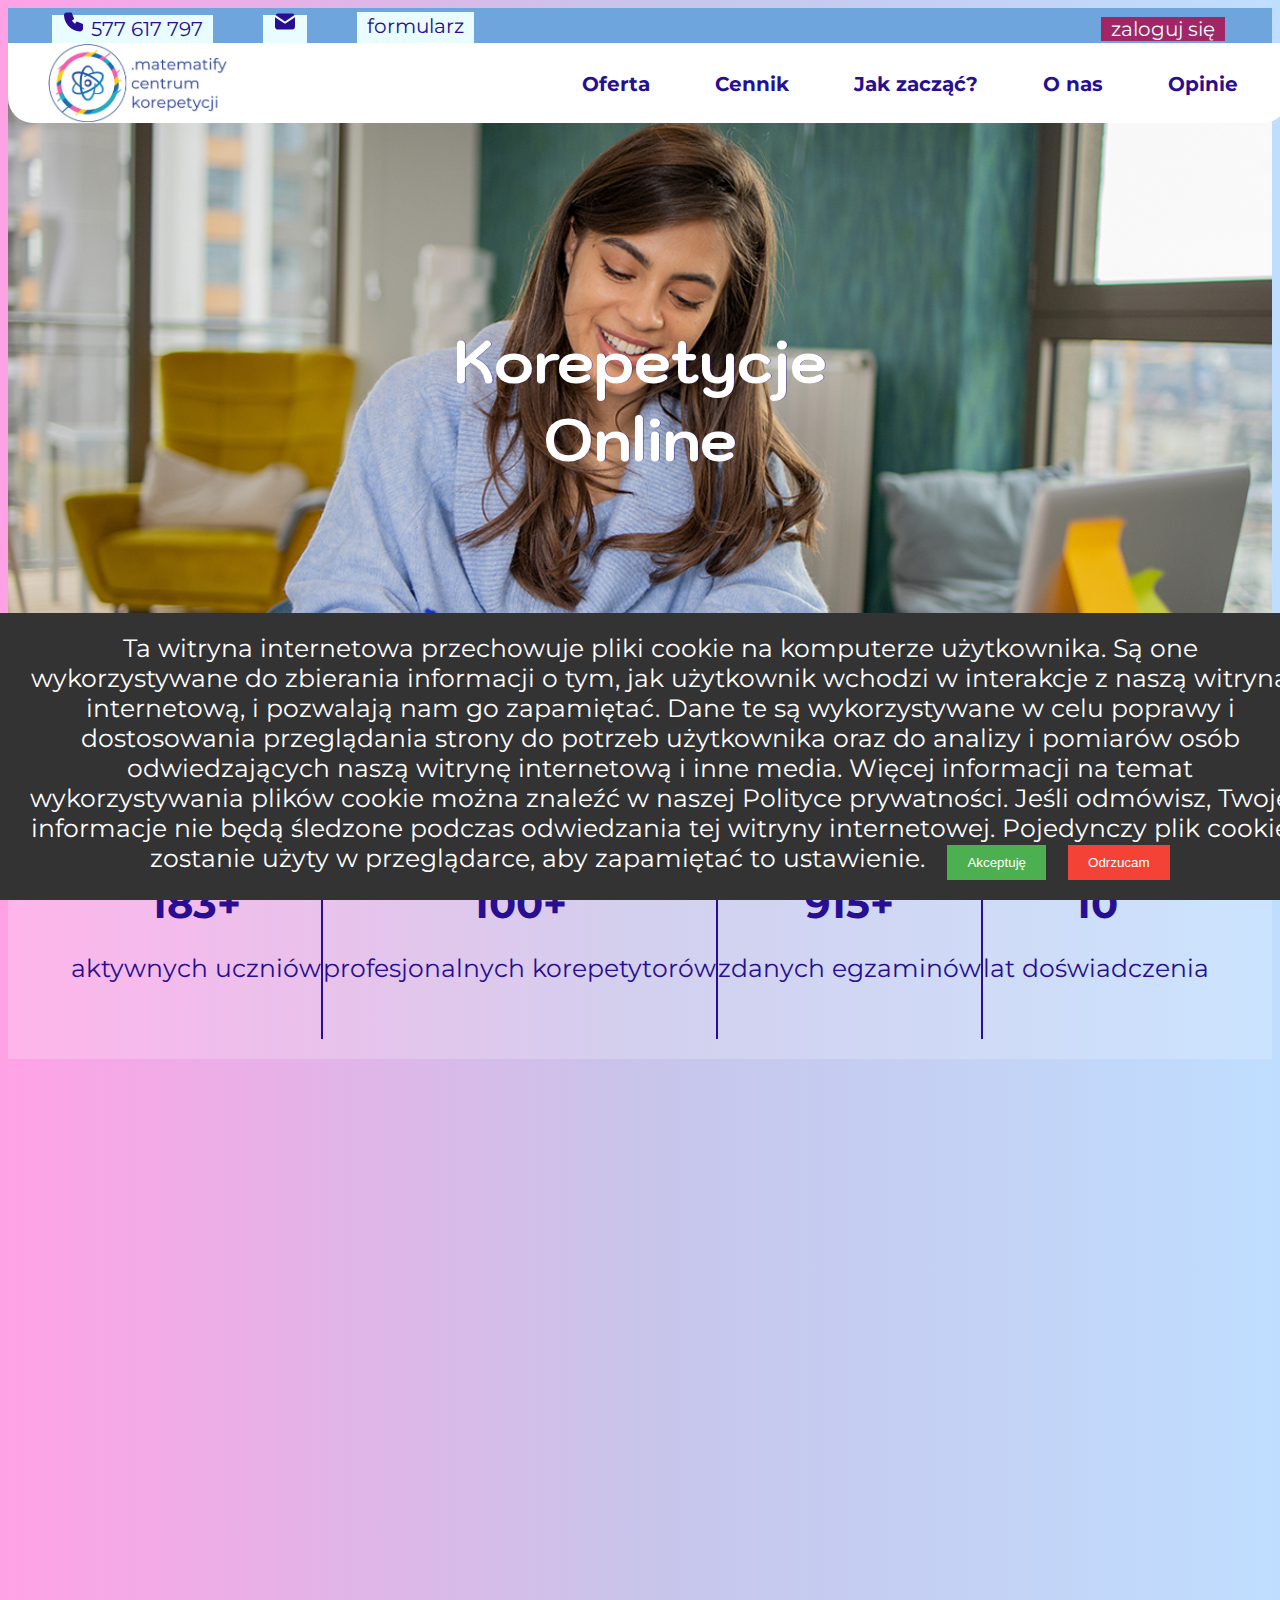
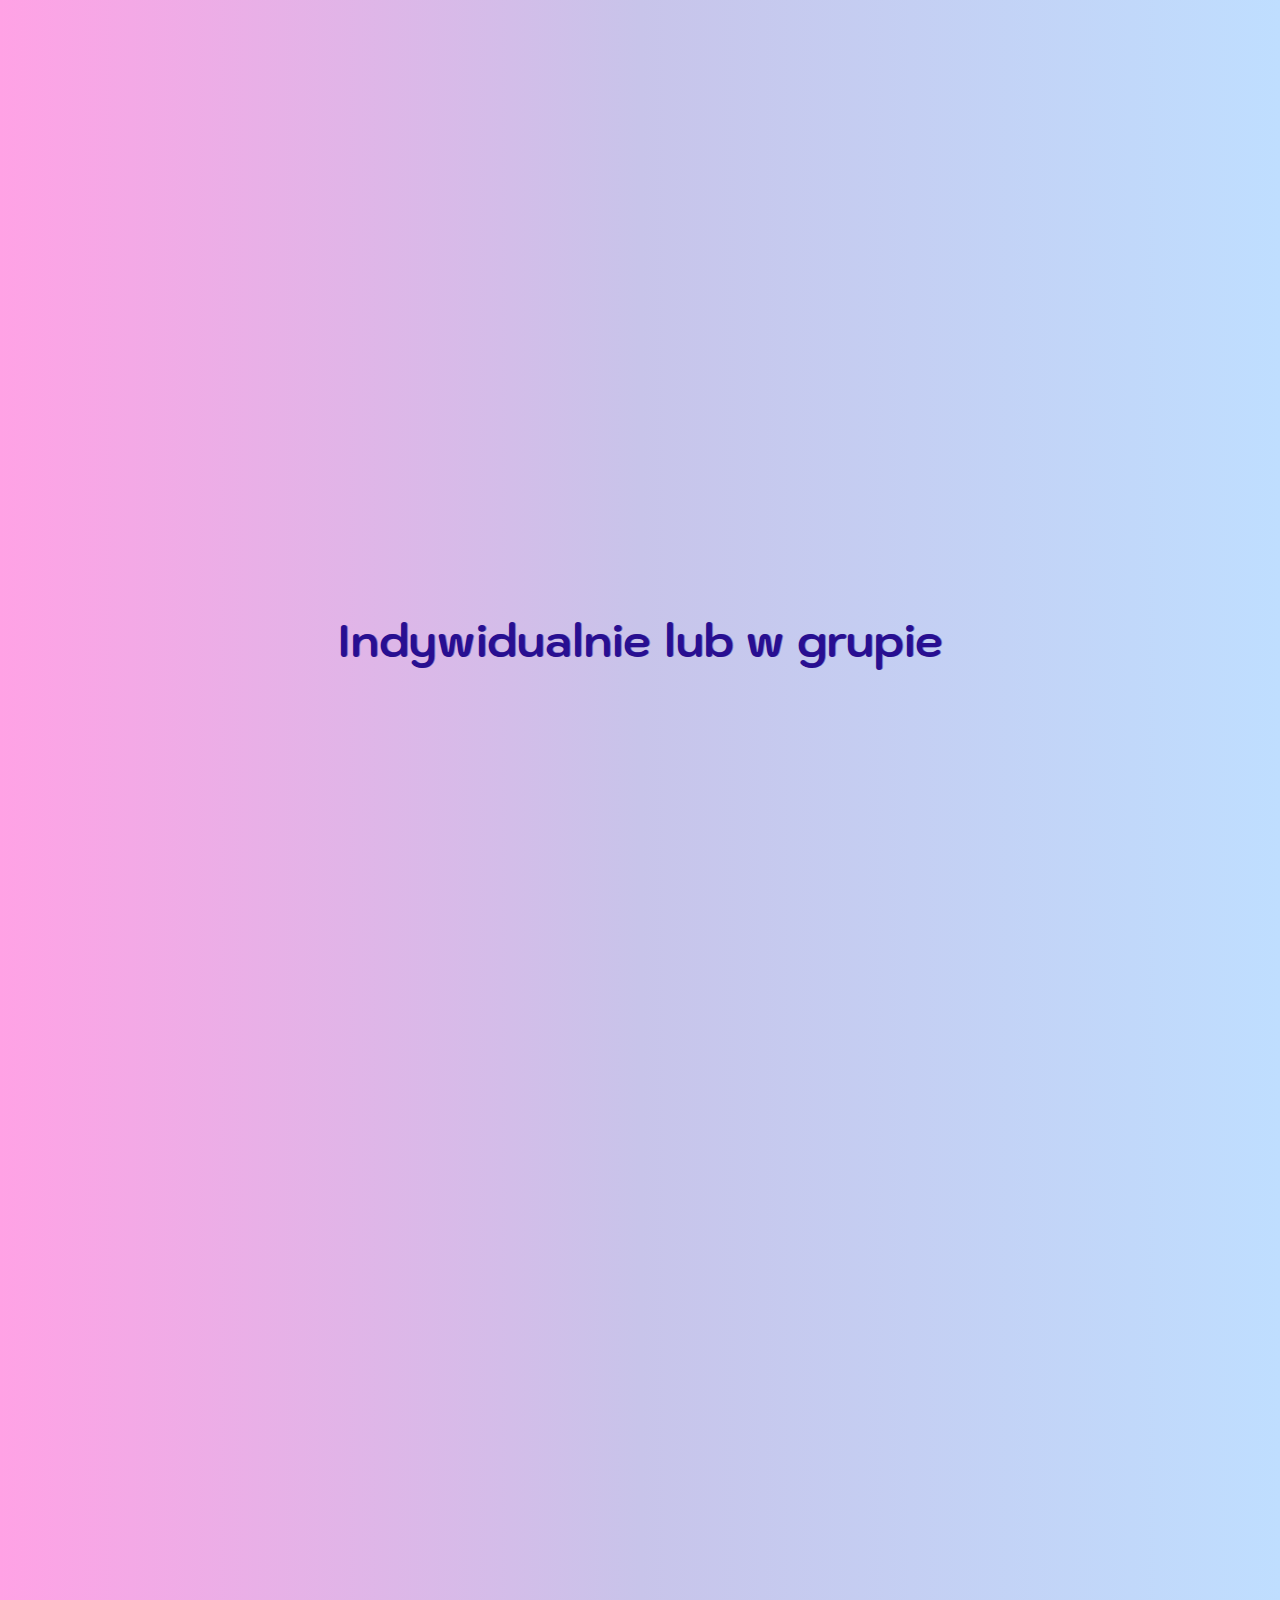
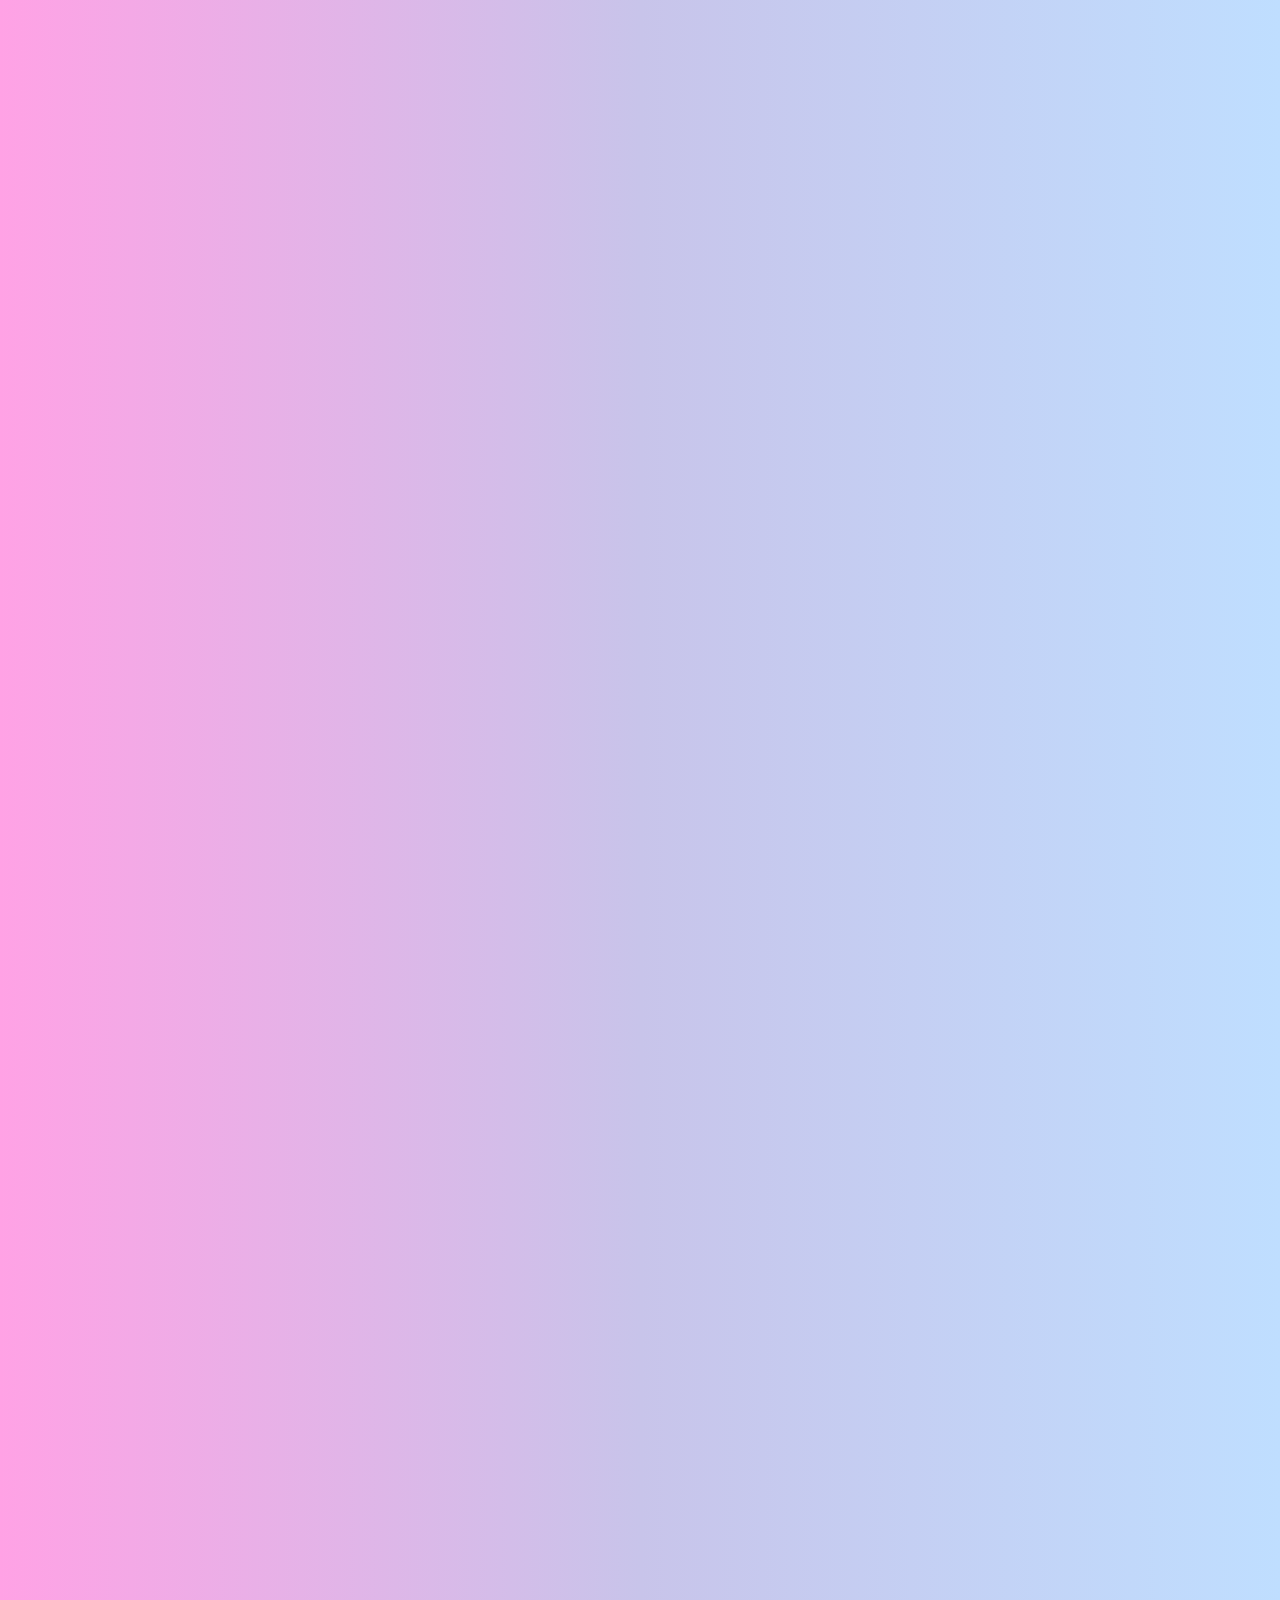
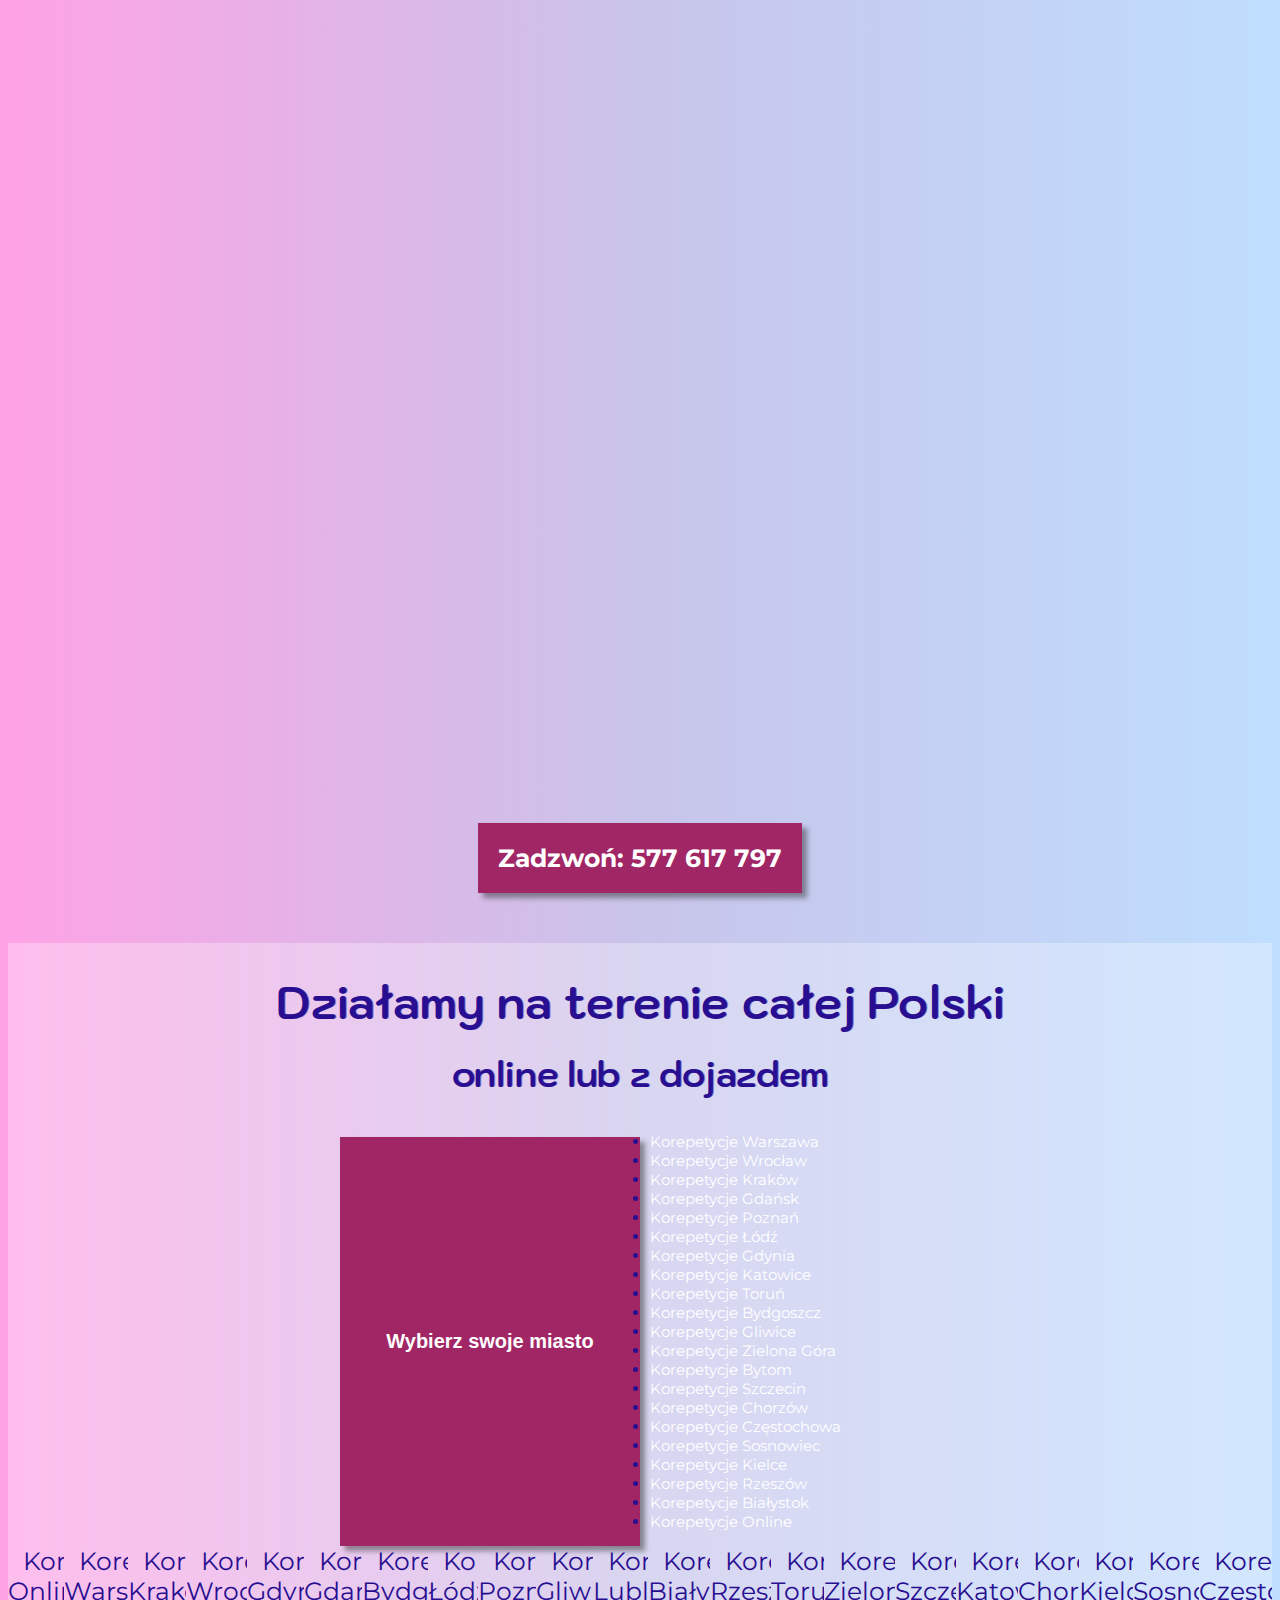
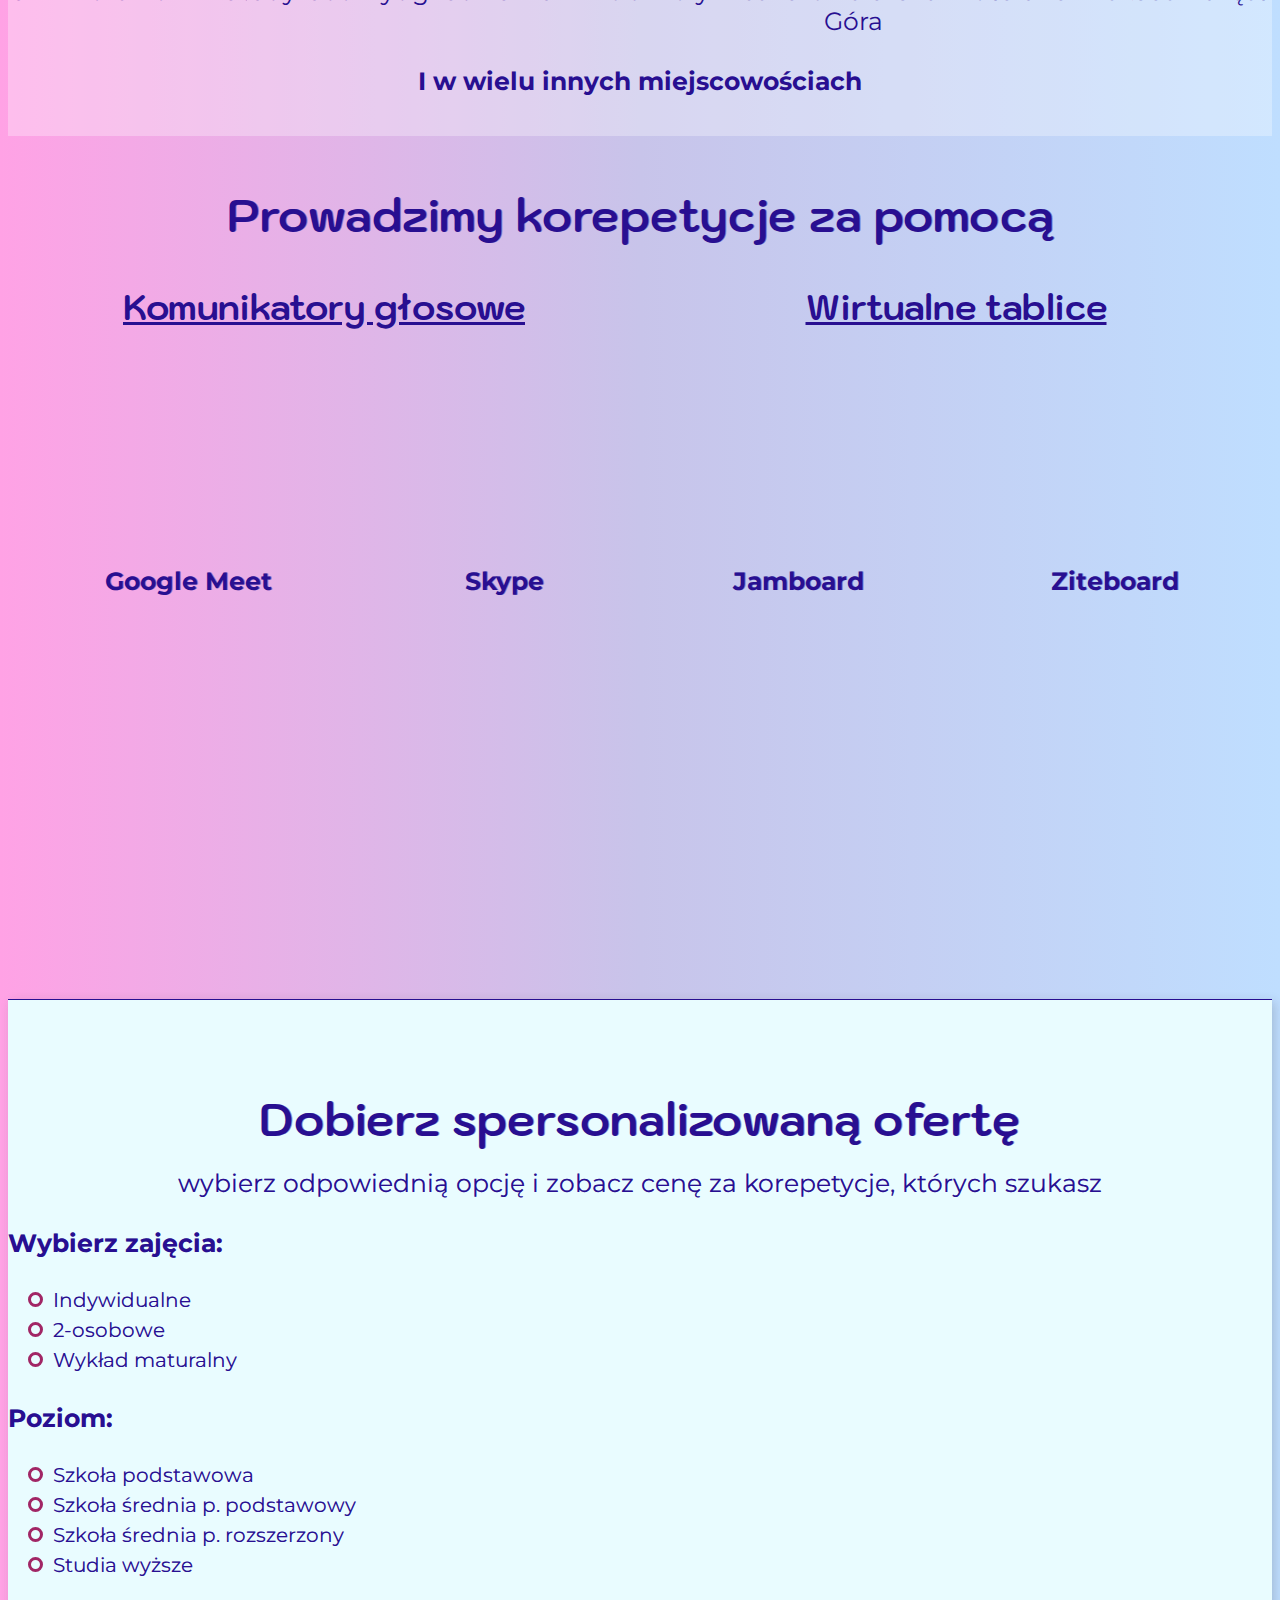
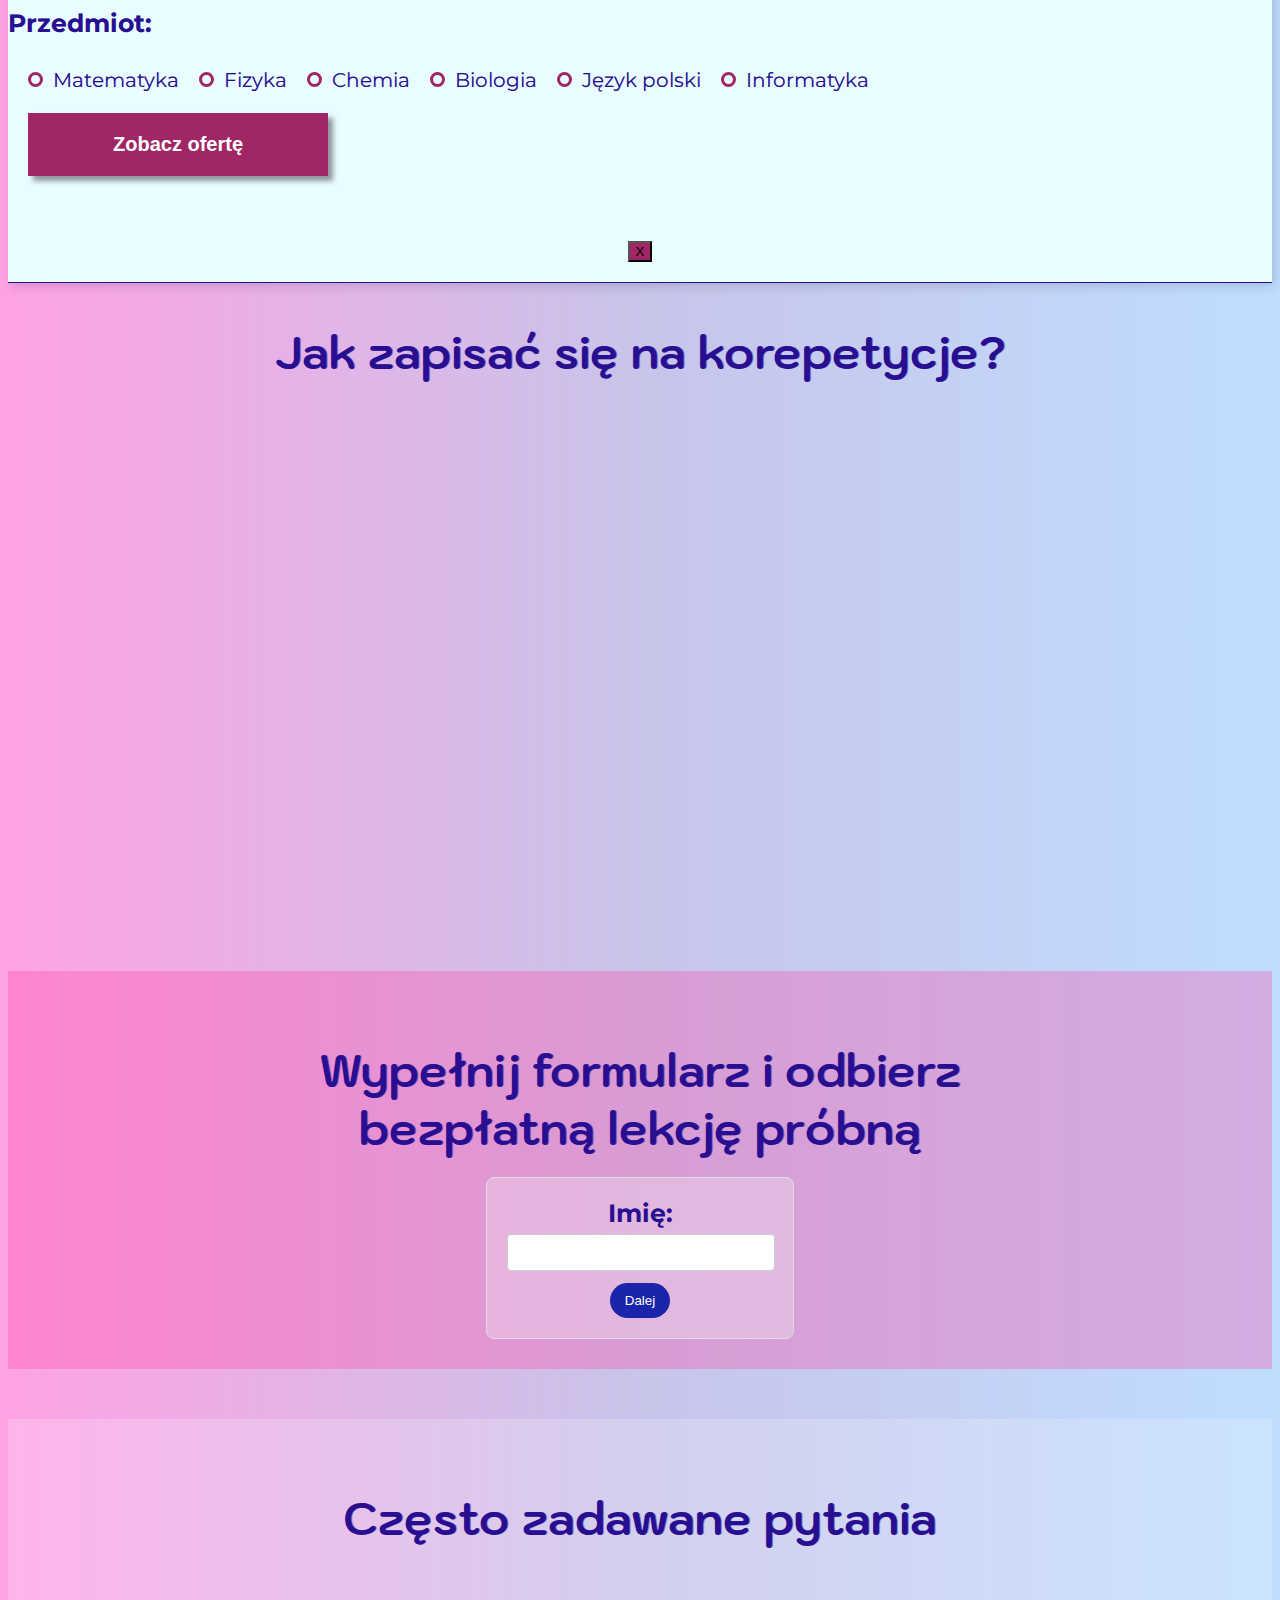
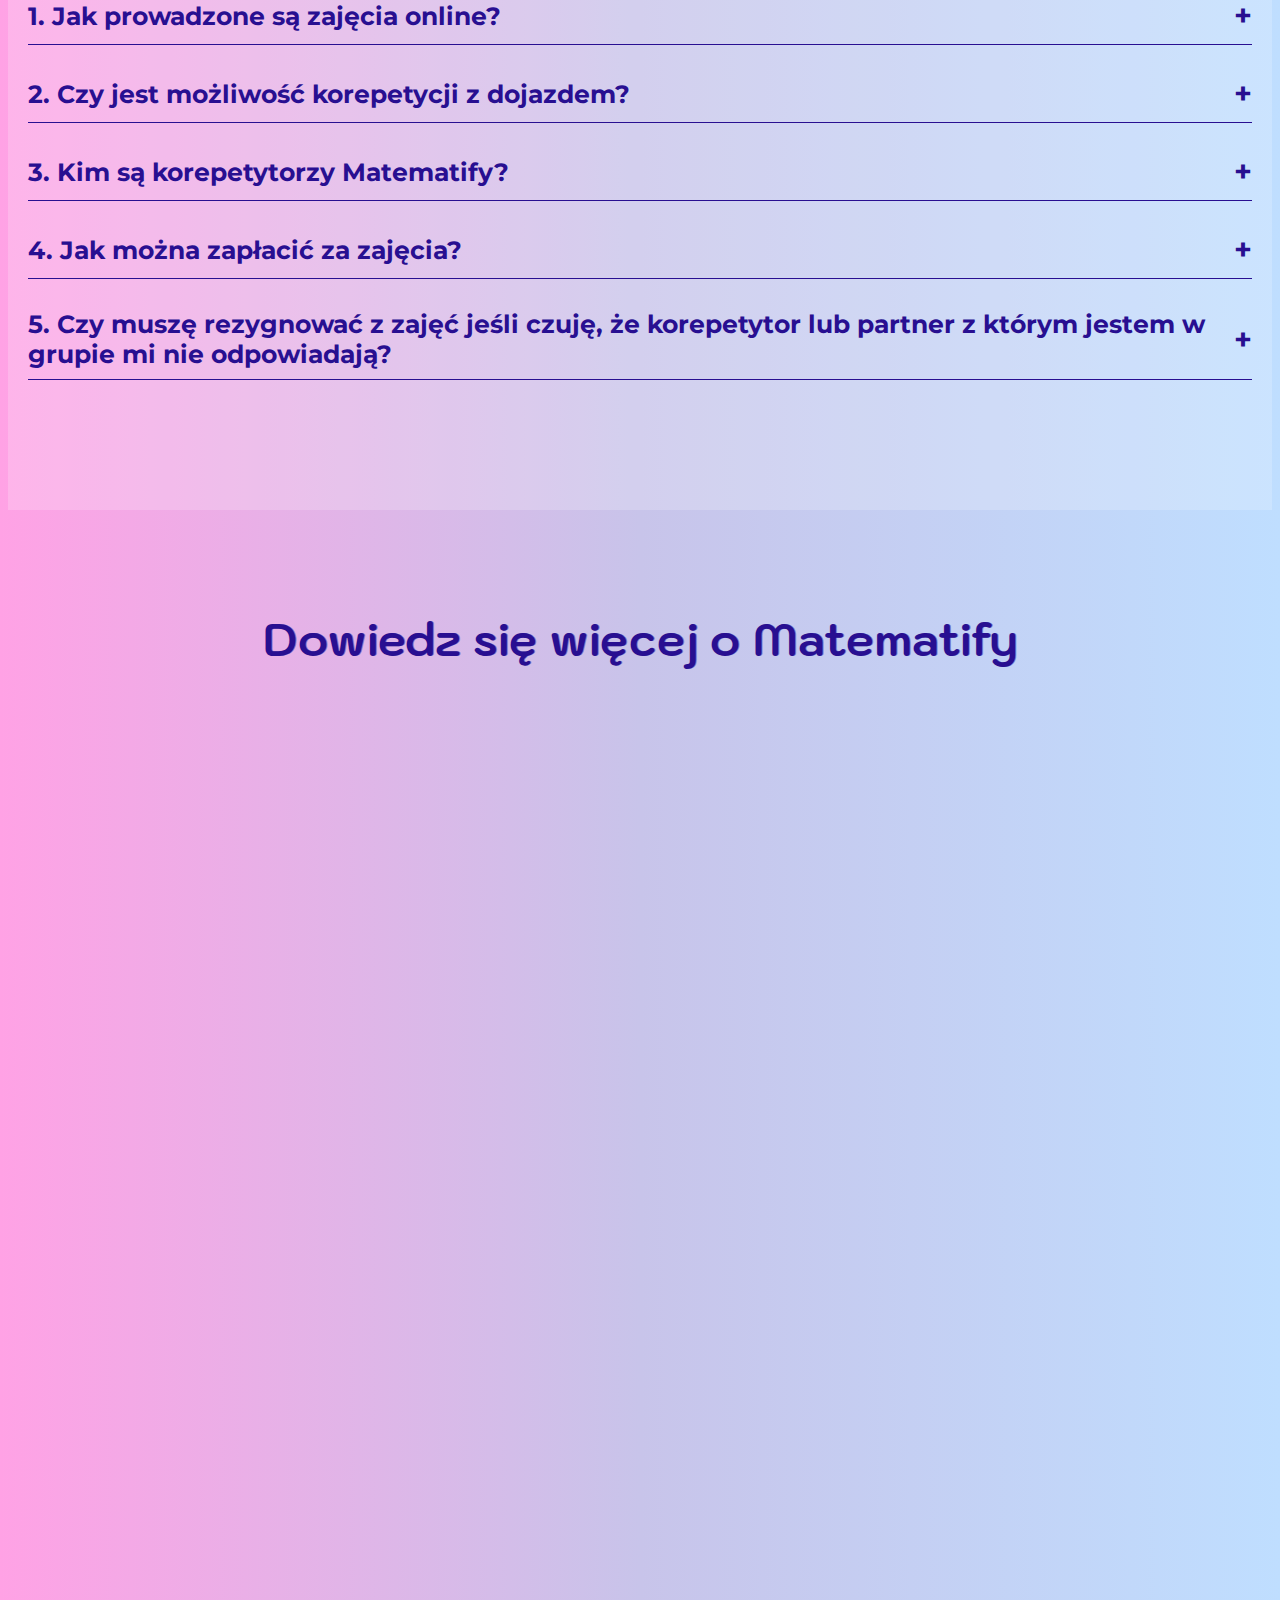
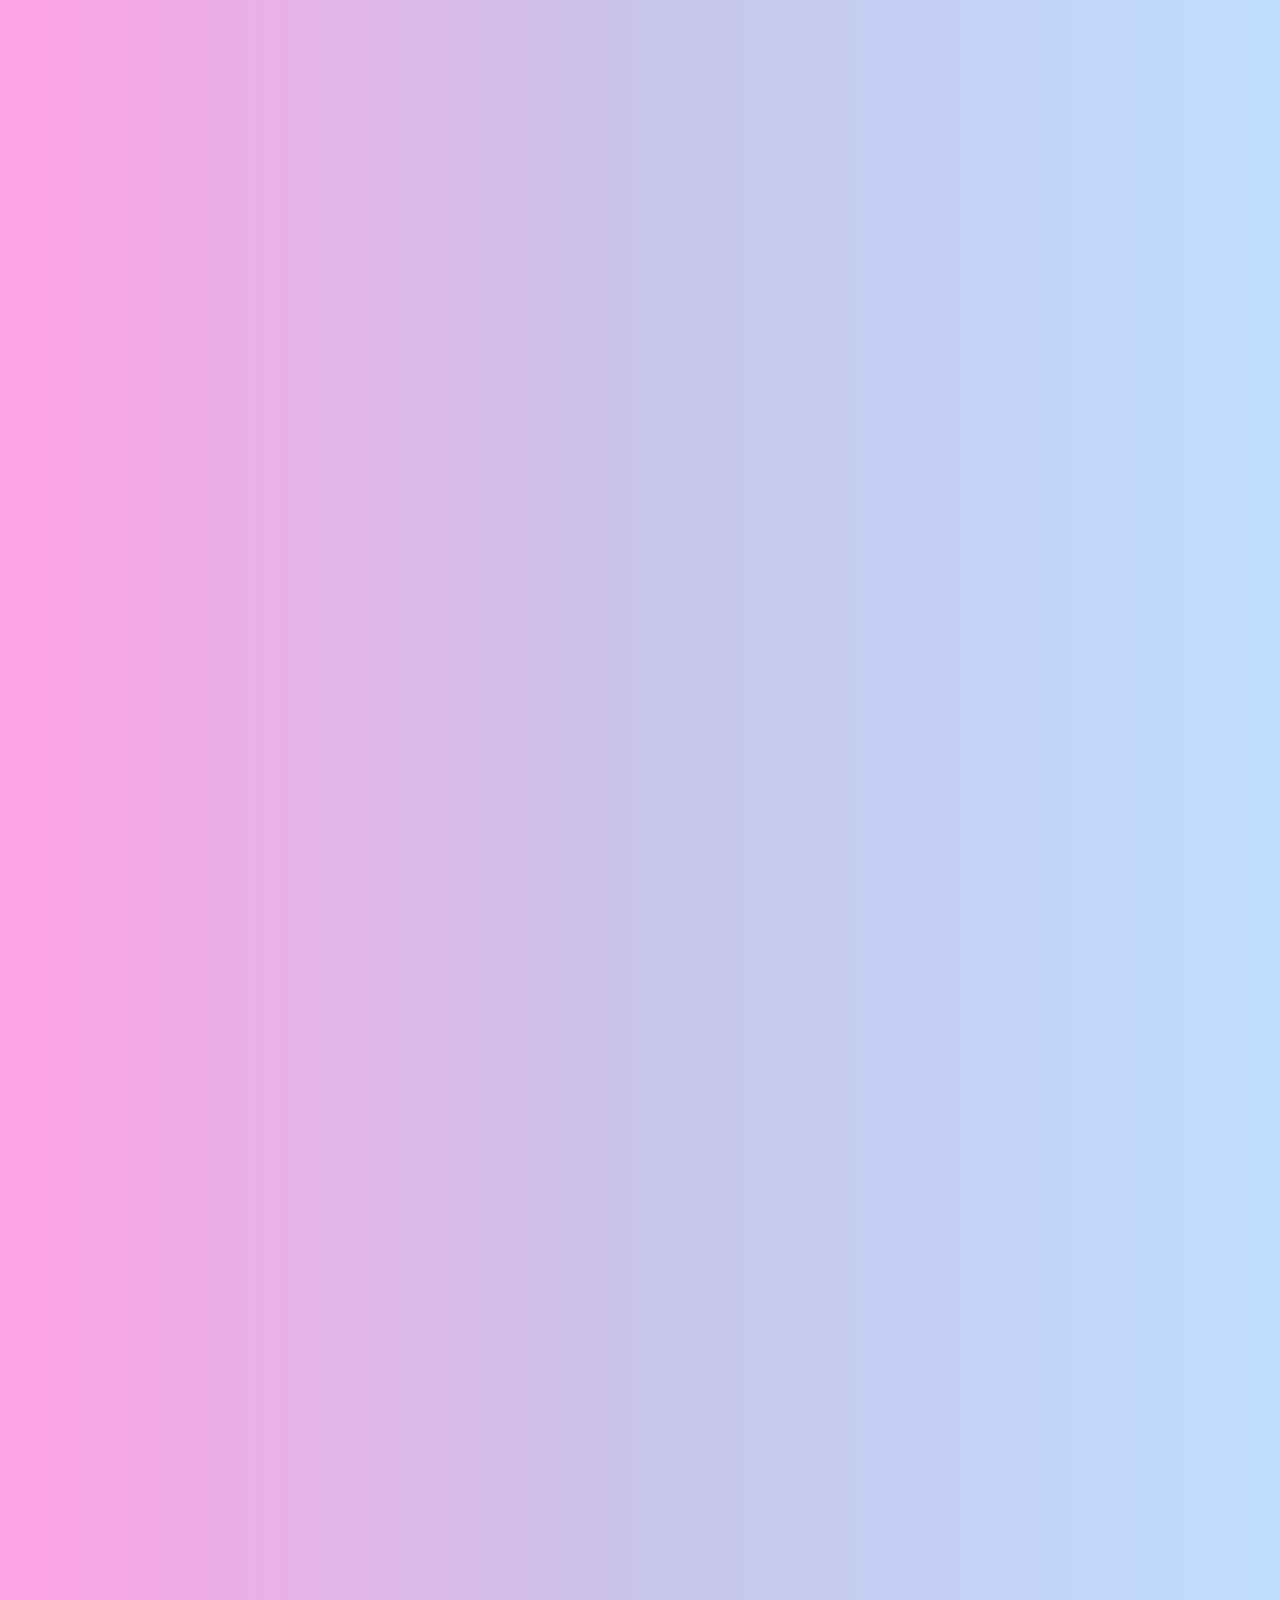
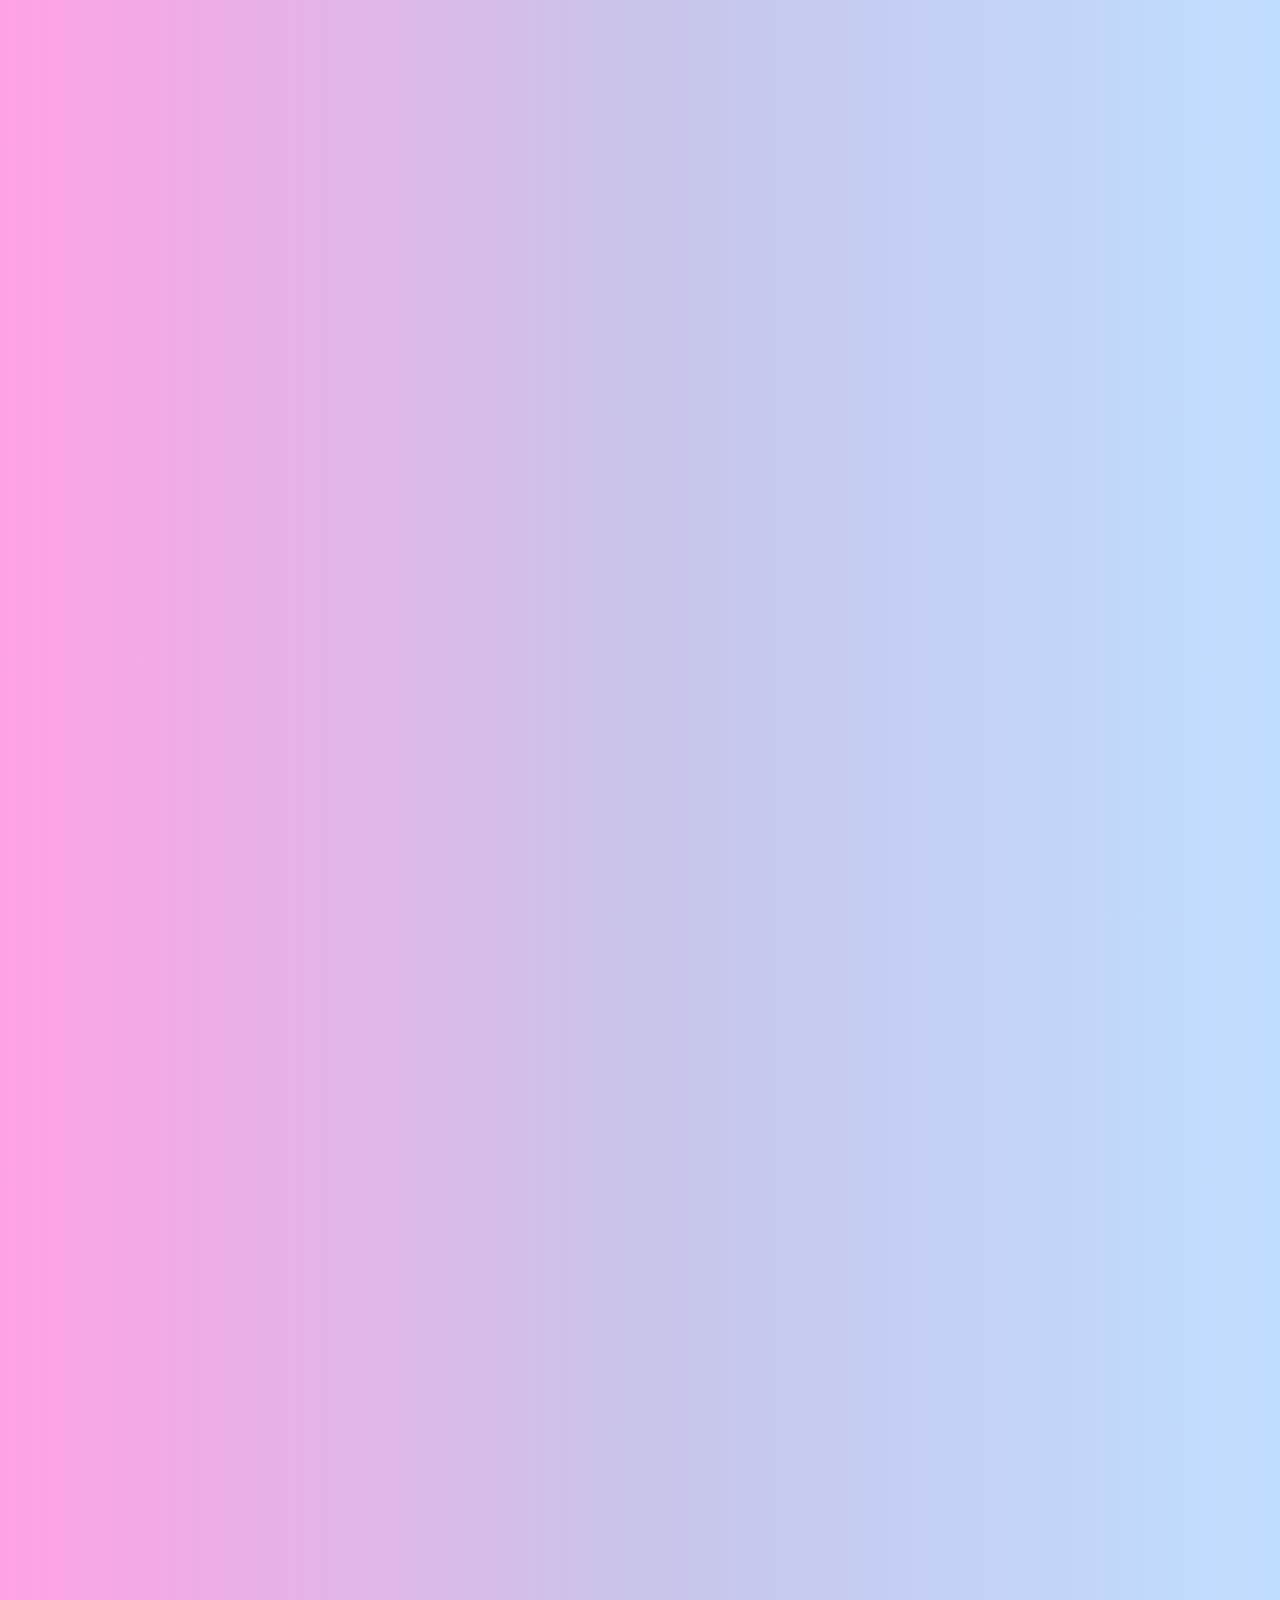
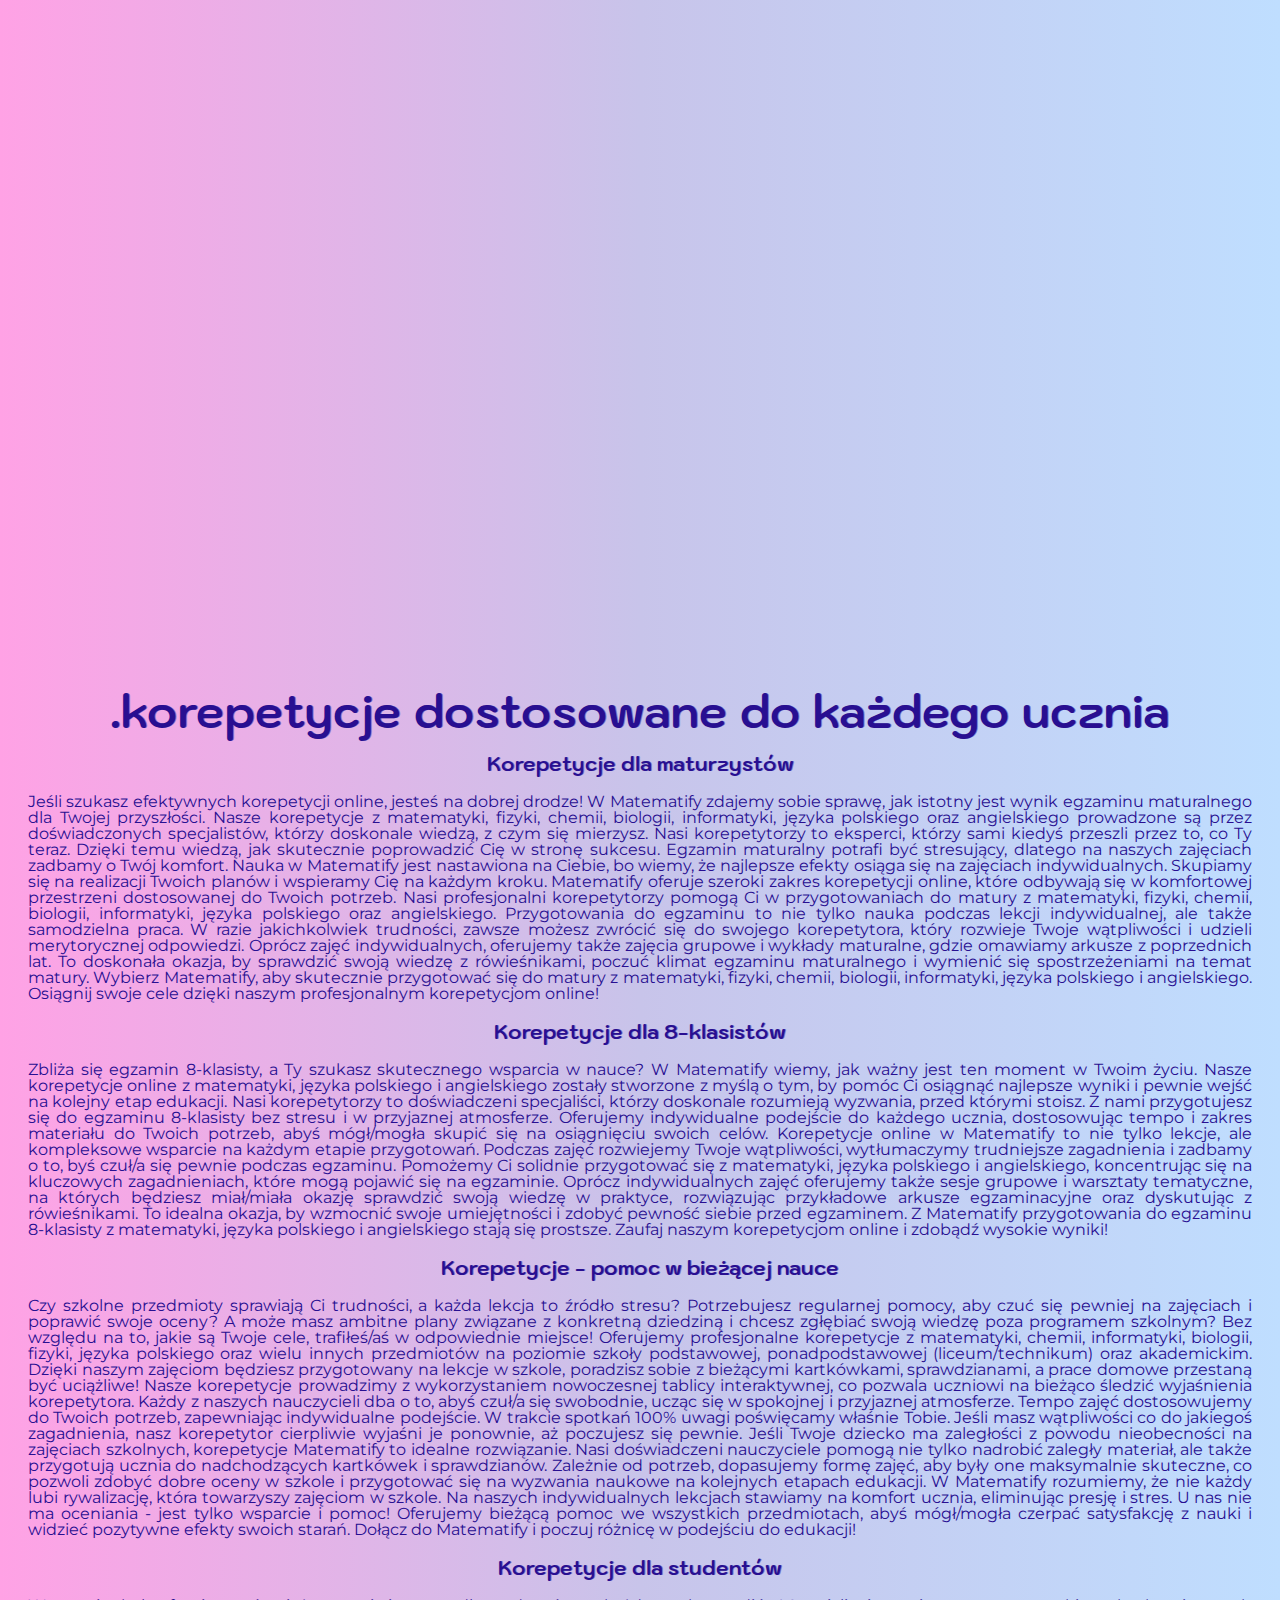
==== commit 5074ec0f: "seo" ====
--- a/index.html
+++ b/index.html
@@ -4,11 +4,12 @@
     <html lang=pl>
     <meta charset=UTF-8>
     <meta content="width=device-width,initial-scale=1" name=viewport>
-    <meta
-        content="Korepetycje online z matematyki, fizyki, chemii dla uczniów szkół podstawowych i średnich. Zajęcia indywidualne i grupowe dla maturzystów."
-        name=description>
-    <title>Matematify Centrum Korepetycji</title>
+    <head>
+        <meta name="description" content="Oferujemy profesjonalne korepetycje z matematyki, fizyki i chemii dla uczniów i studentów. Indywidualne podejście, skuteczna nauka i szybkie rezultaty. Zapisz się już dziś!">
+        <meta name="keywords" content="korepetycje z matematyki, korepetycje z fizyki, korepetycje z chemii, nauka matematyki, nauka fizyki, nauka chemii, przygotowanie do matury, korepetycje online, pomoc w nauce, nauka indywidualna">
+        <title>Korepetycje Online z Matematyki, Fizyki i Chemii - Profesjonalna Pomoc</title>
     <link href=images/hero.avif rel=preload as=image>
+    <link rel="icon" type="image/x-icon" href="./favicon.ico">
     <link href=https://fonts.googleapis.com rel=preconnect>
     <link href=https://fonts.gstatic.com rel=preconnect crossorigin>
     <link href=https://cdn.jsdelivr.net/npm/bootstrap@5.0.2/dist/css/bootstrap.min.css rel=stylesheet
@@ -607,14 +608,14 @@
                         </div>
                     </div>
                     <div class=ben-box>
-                        <div class=ben-img><img alt="Uczniowie korepetycji online na świecie" loading=lazy
+                        <div class=ben-img><img alt="Doświadczeni korepetytorzy" loading=lazy
                                 src=./images/telefon/kafelki/benefity/kadratel.avif></div>
                         <div class=ben-text>
                             <p>Doświadczona, pełna pasji kadra.</p>
                         </div>
                     </div>
                     <div class=ben-box>
-                        <div class=ben-img><img alt="Uczniowie korepetycji online na świecie" loading=lazy
+                        <div class=ben-img><img alt="Narzędzia ułatwiające korepetycje online" loading=lazy
                                 src=./images/telefon/kafelki/benefity/platformatel.avif></div>
                         <div class=ben-text>
                             <p>Dostęp do panelu klienta.</p>
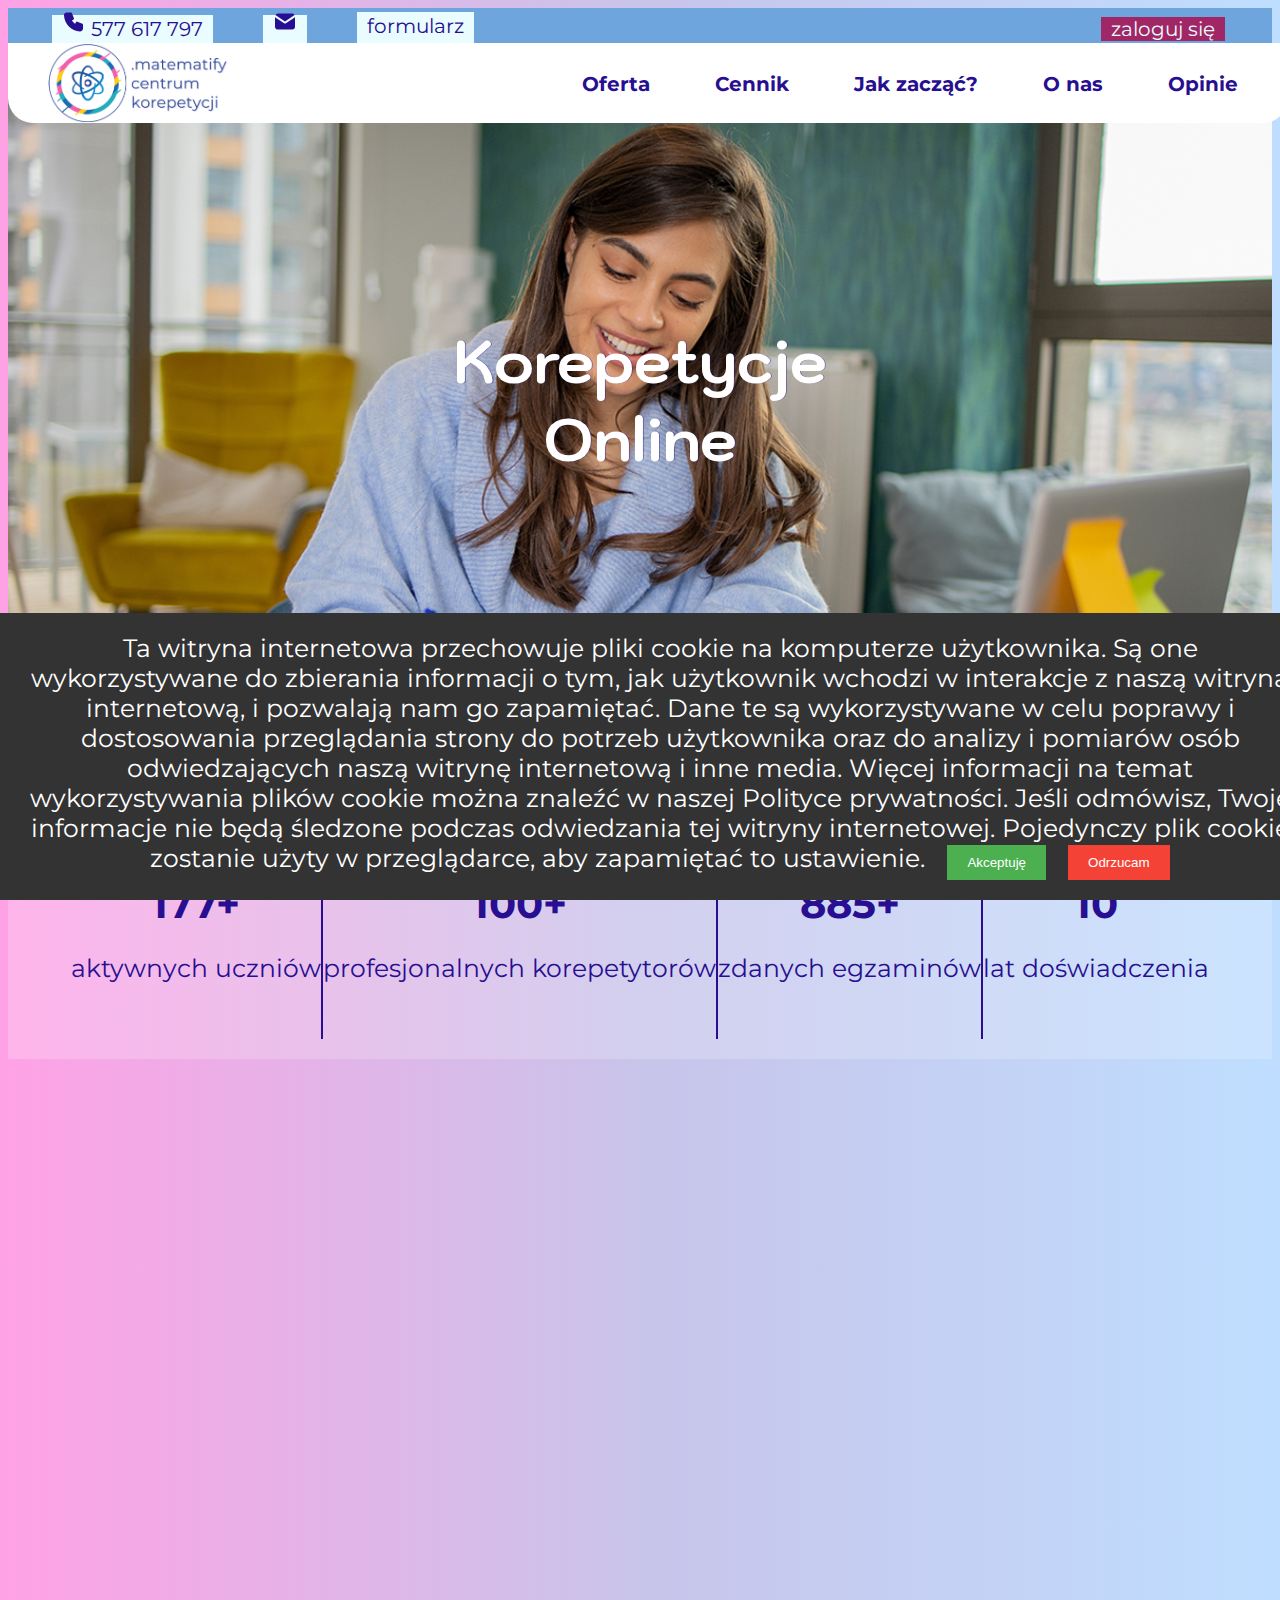
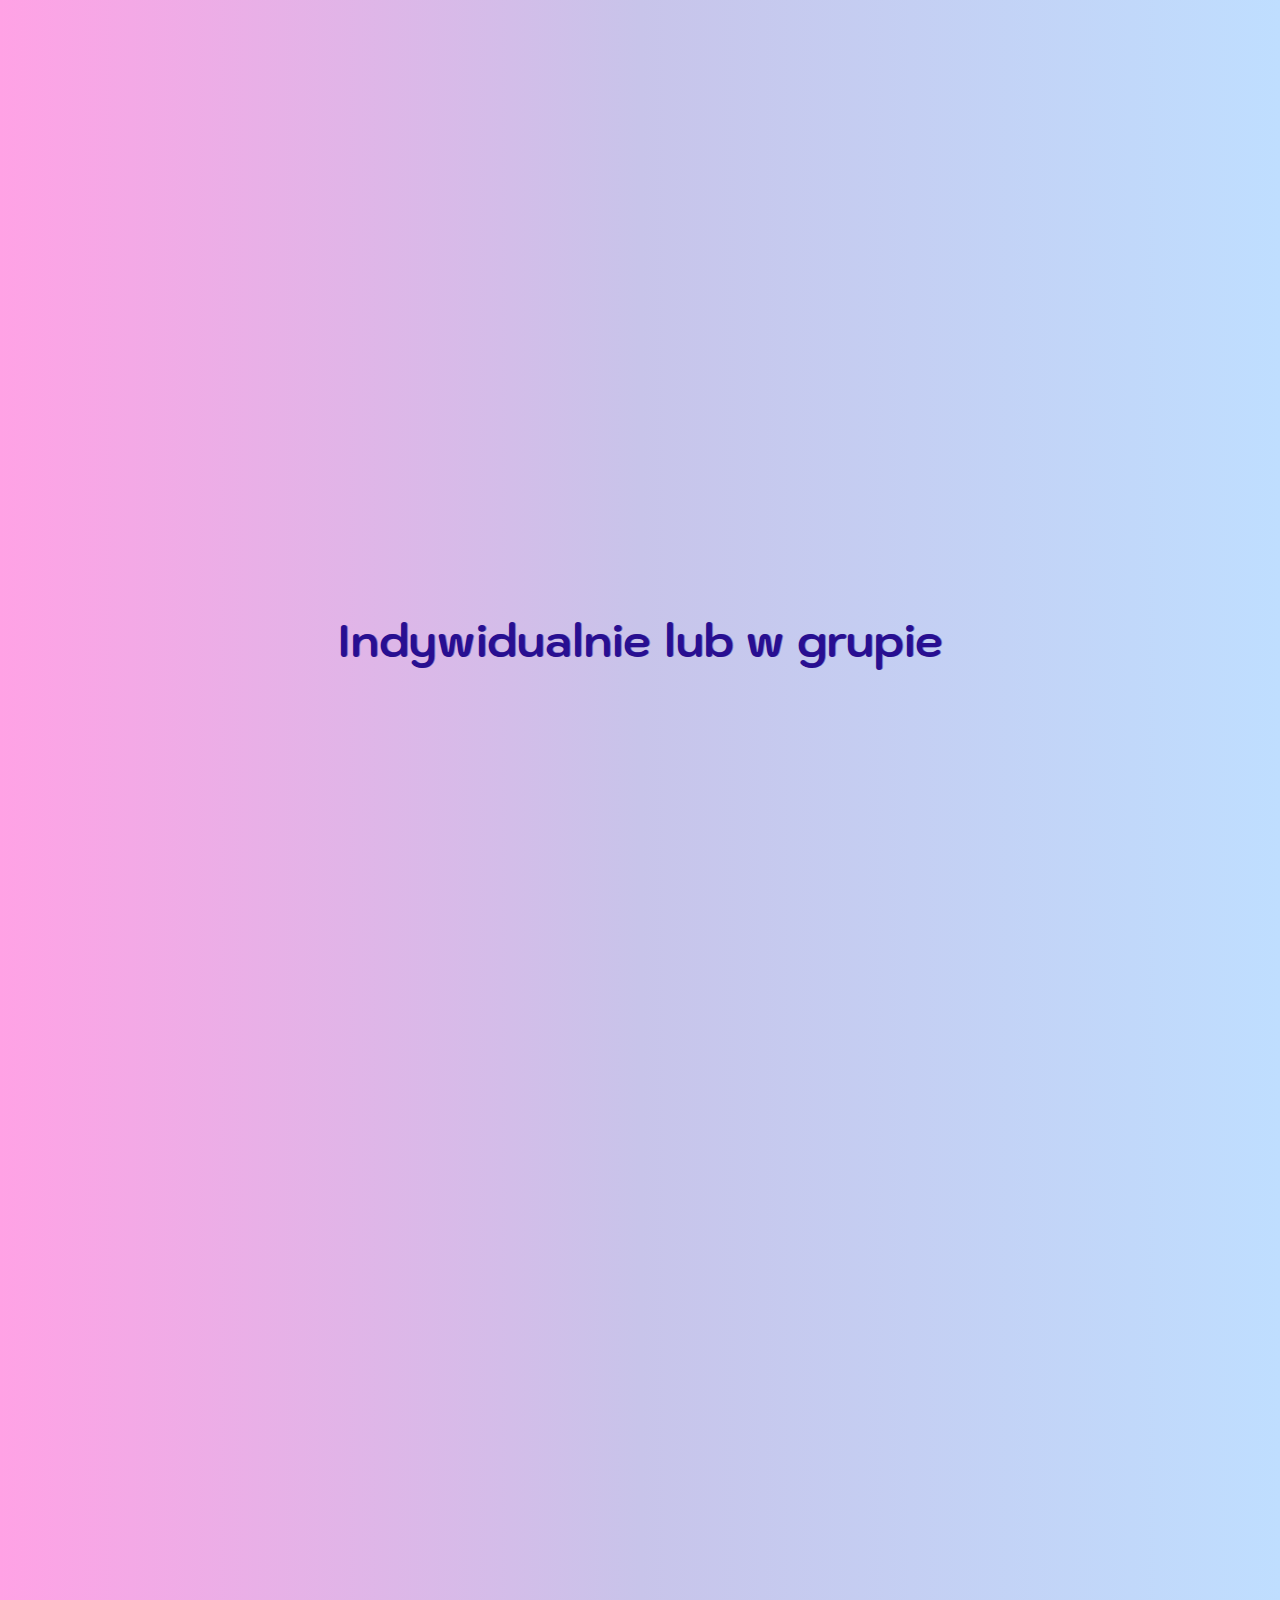
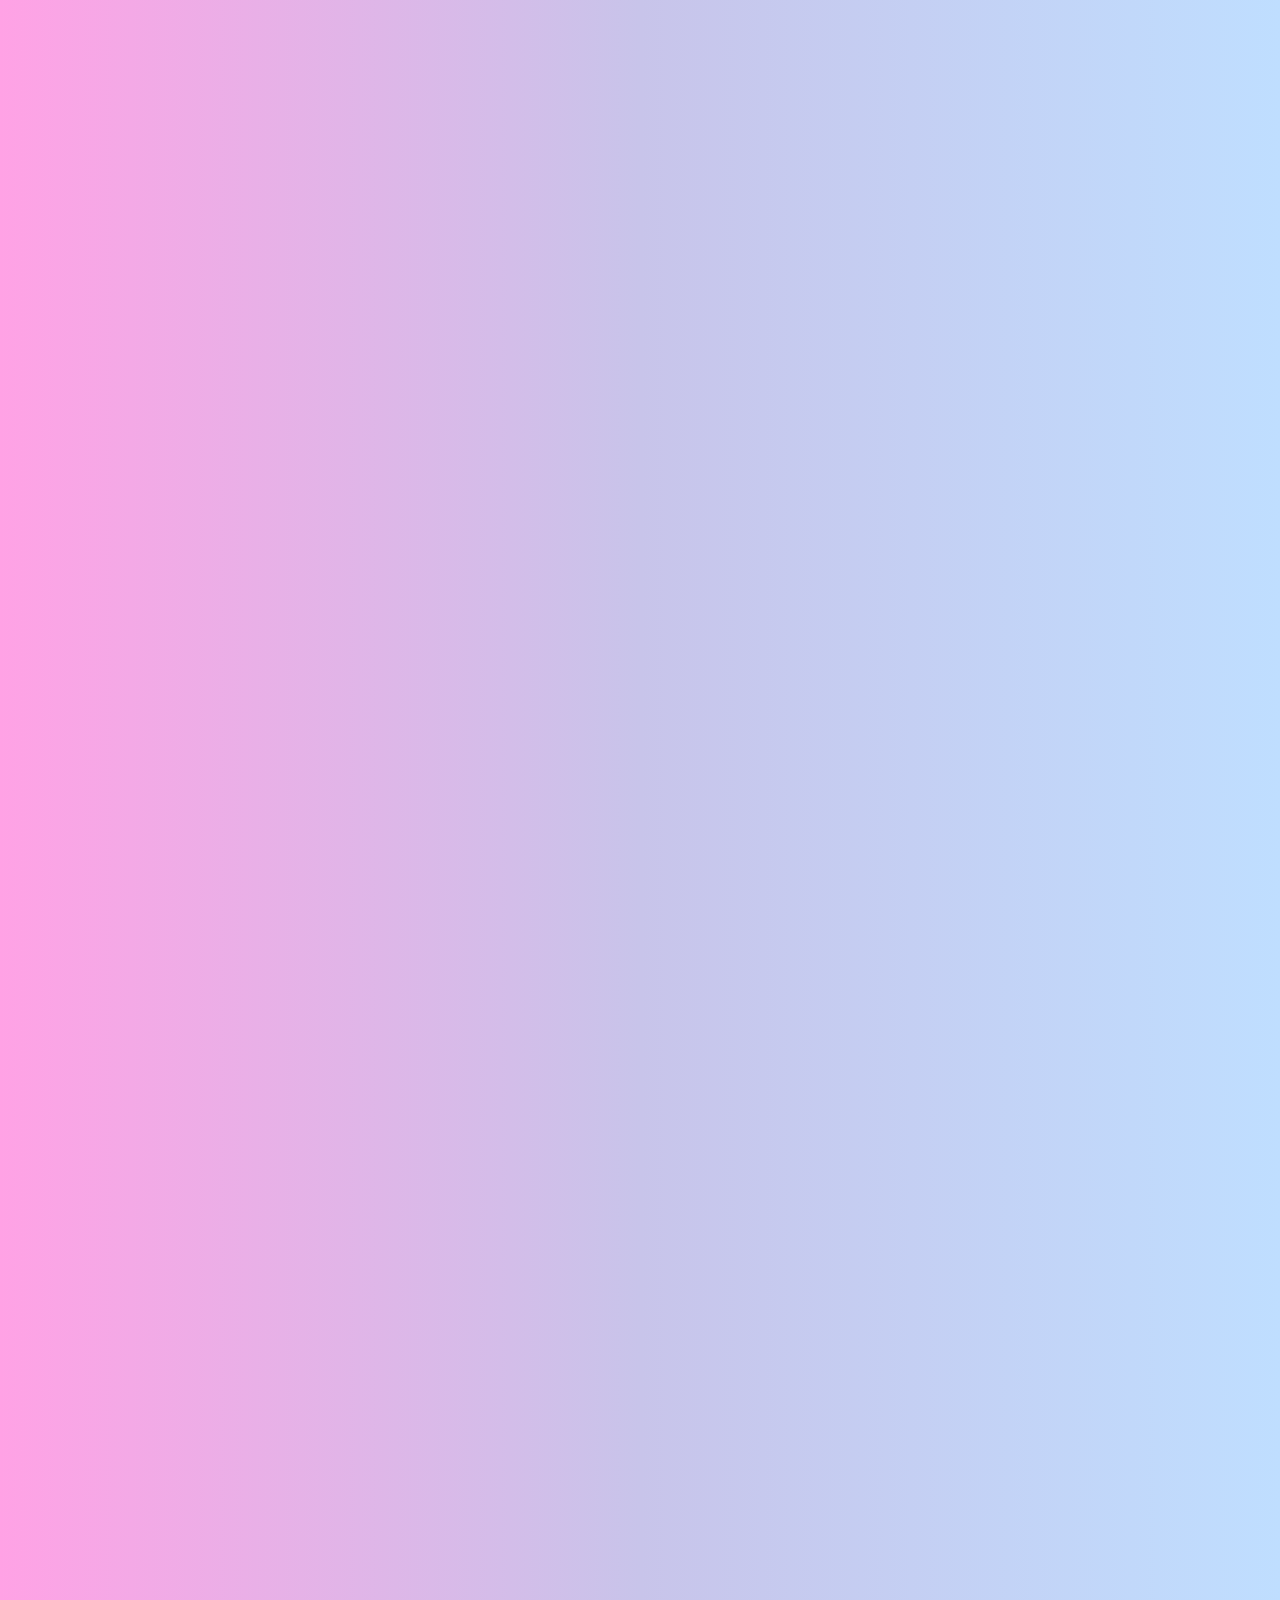
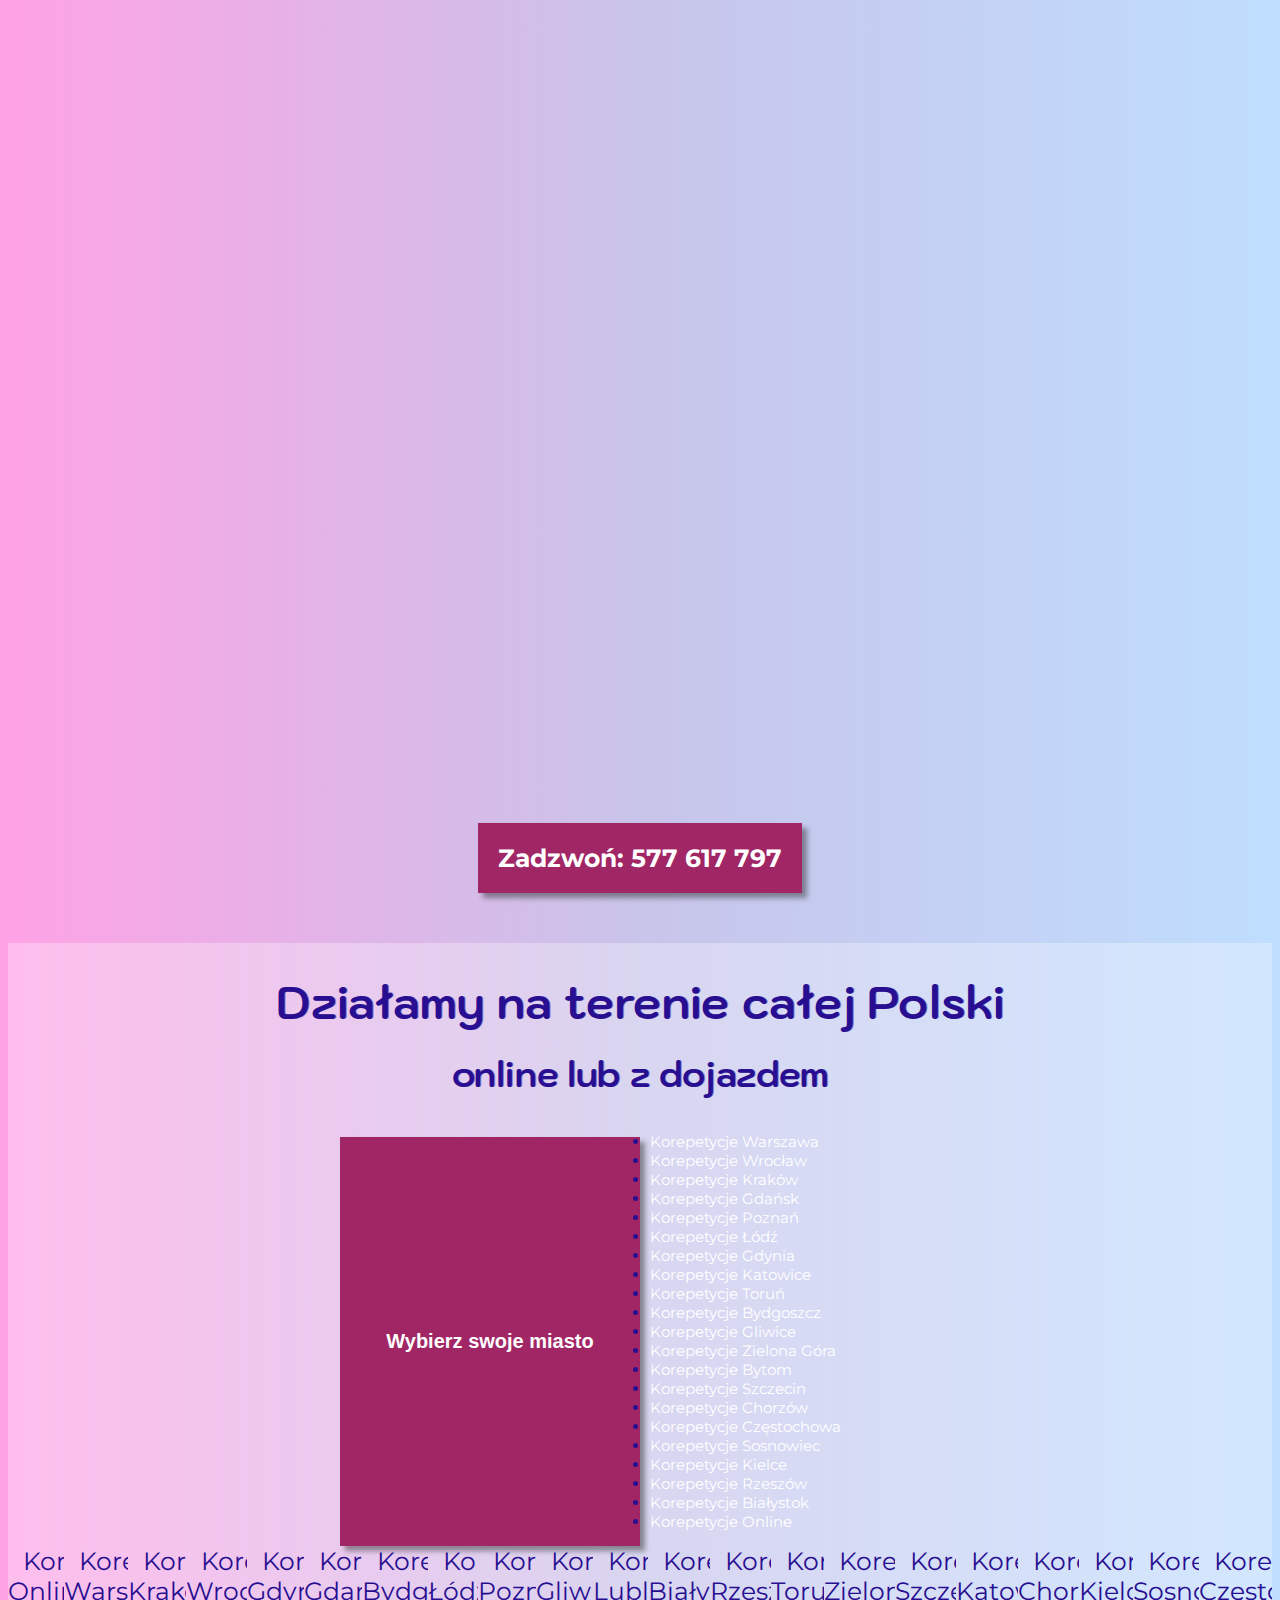
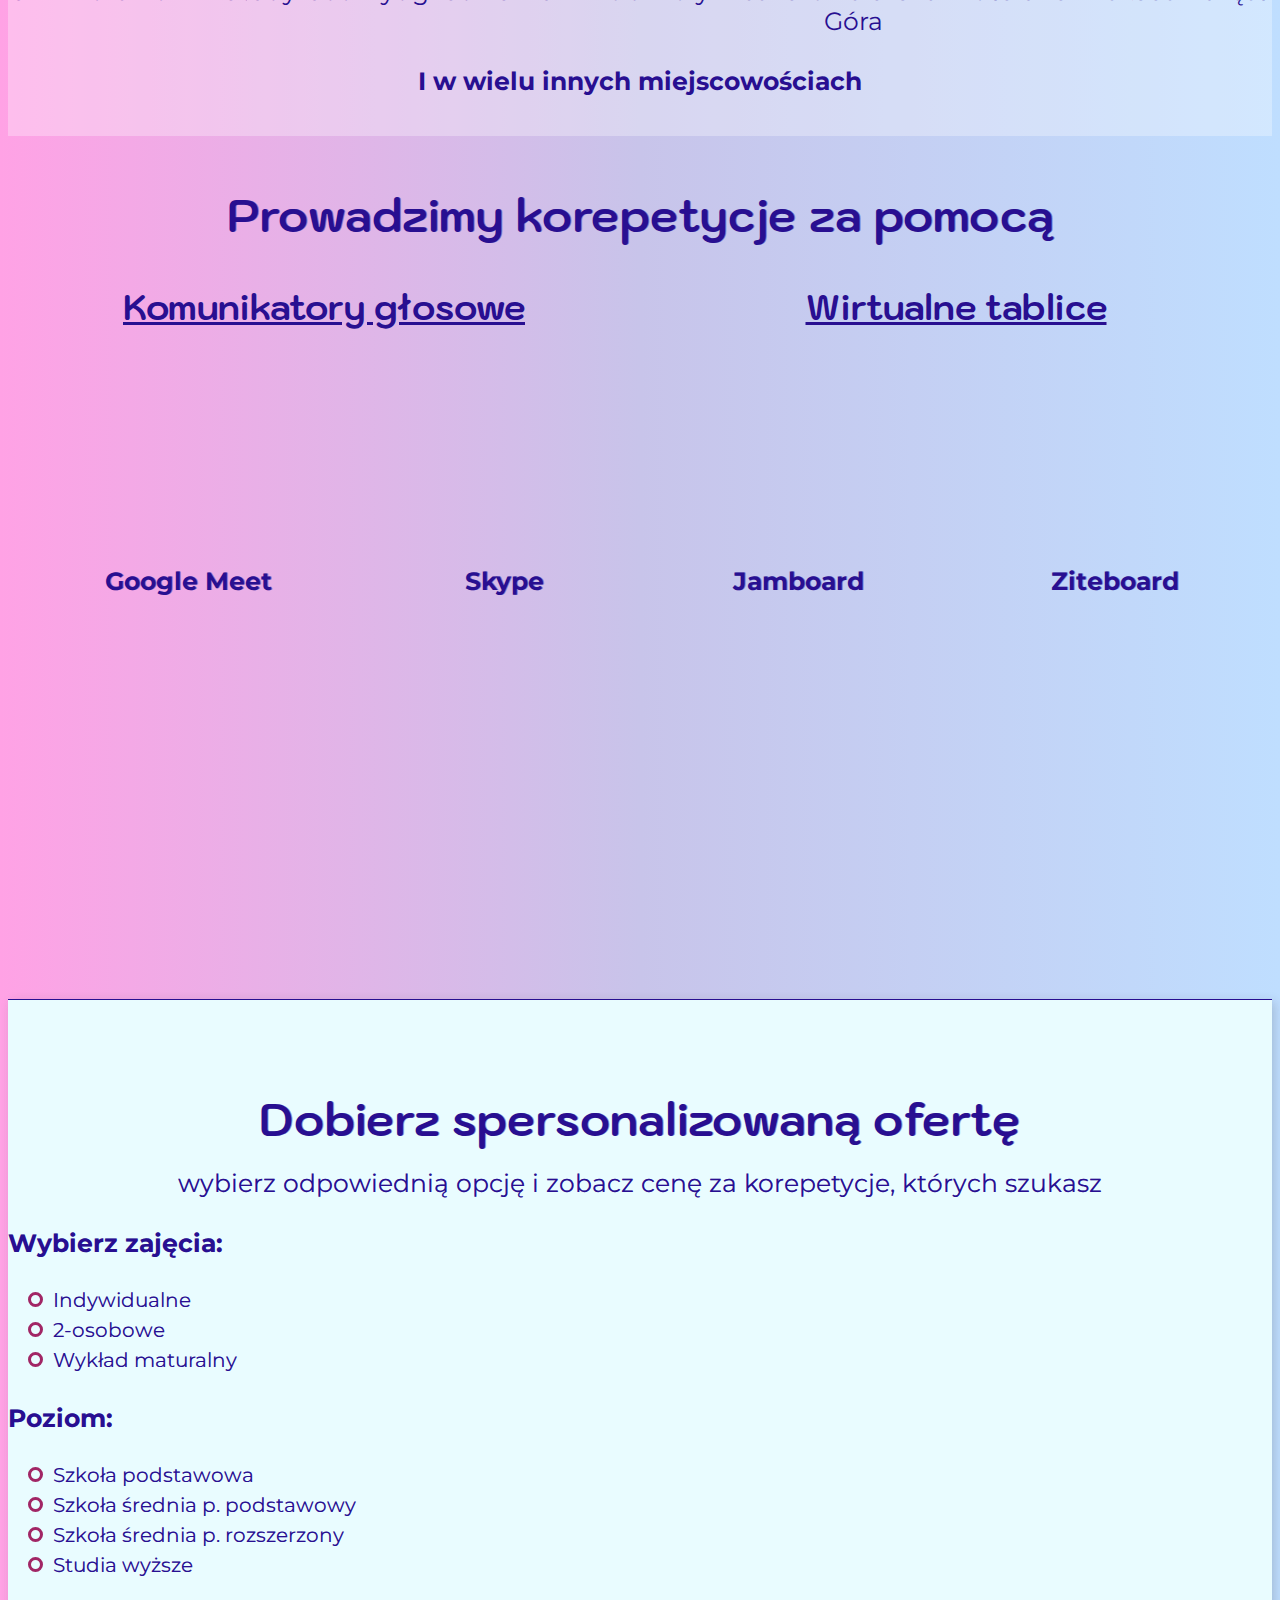
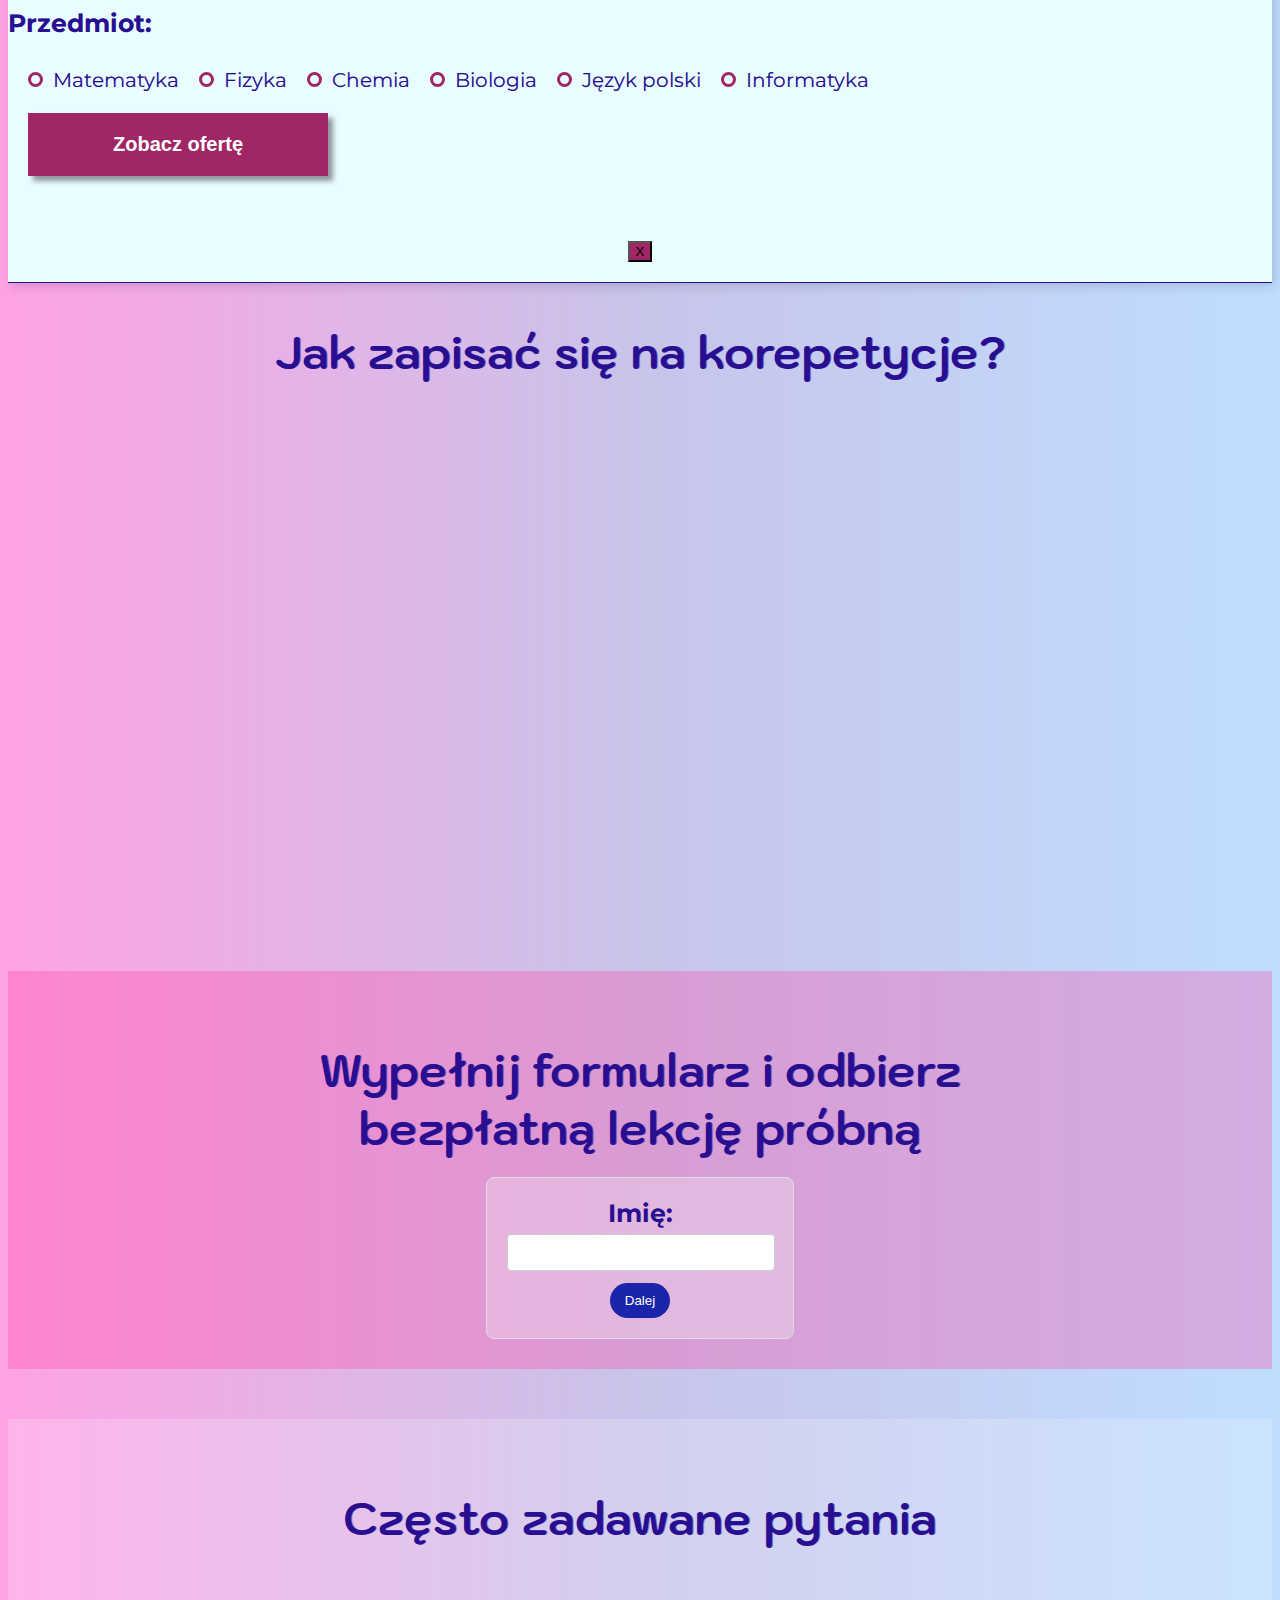
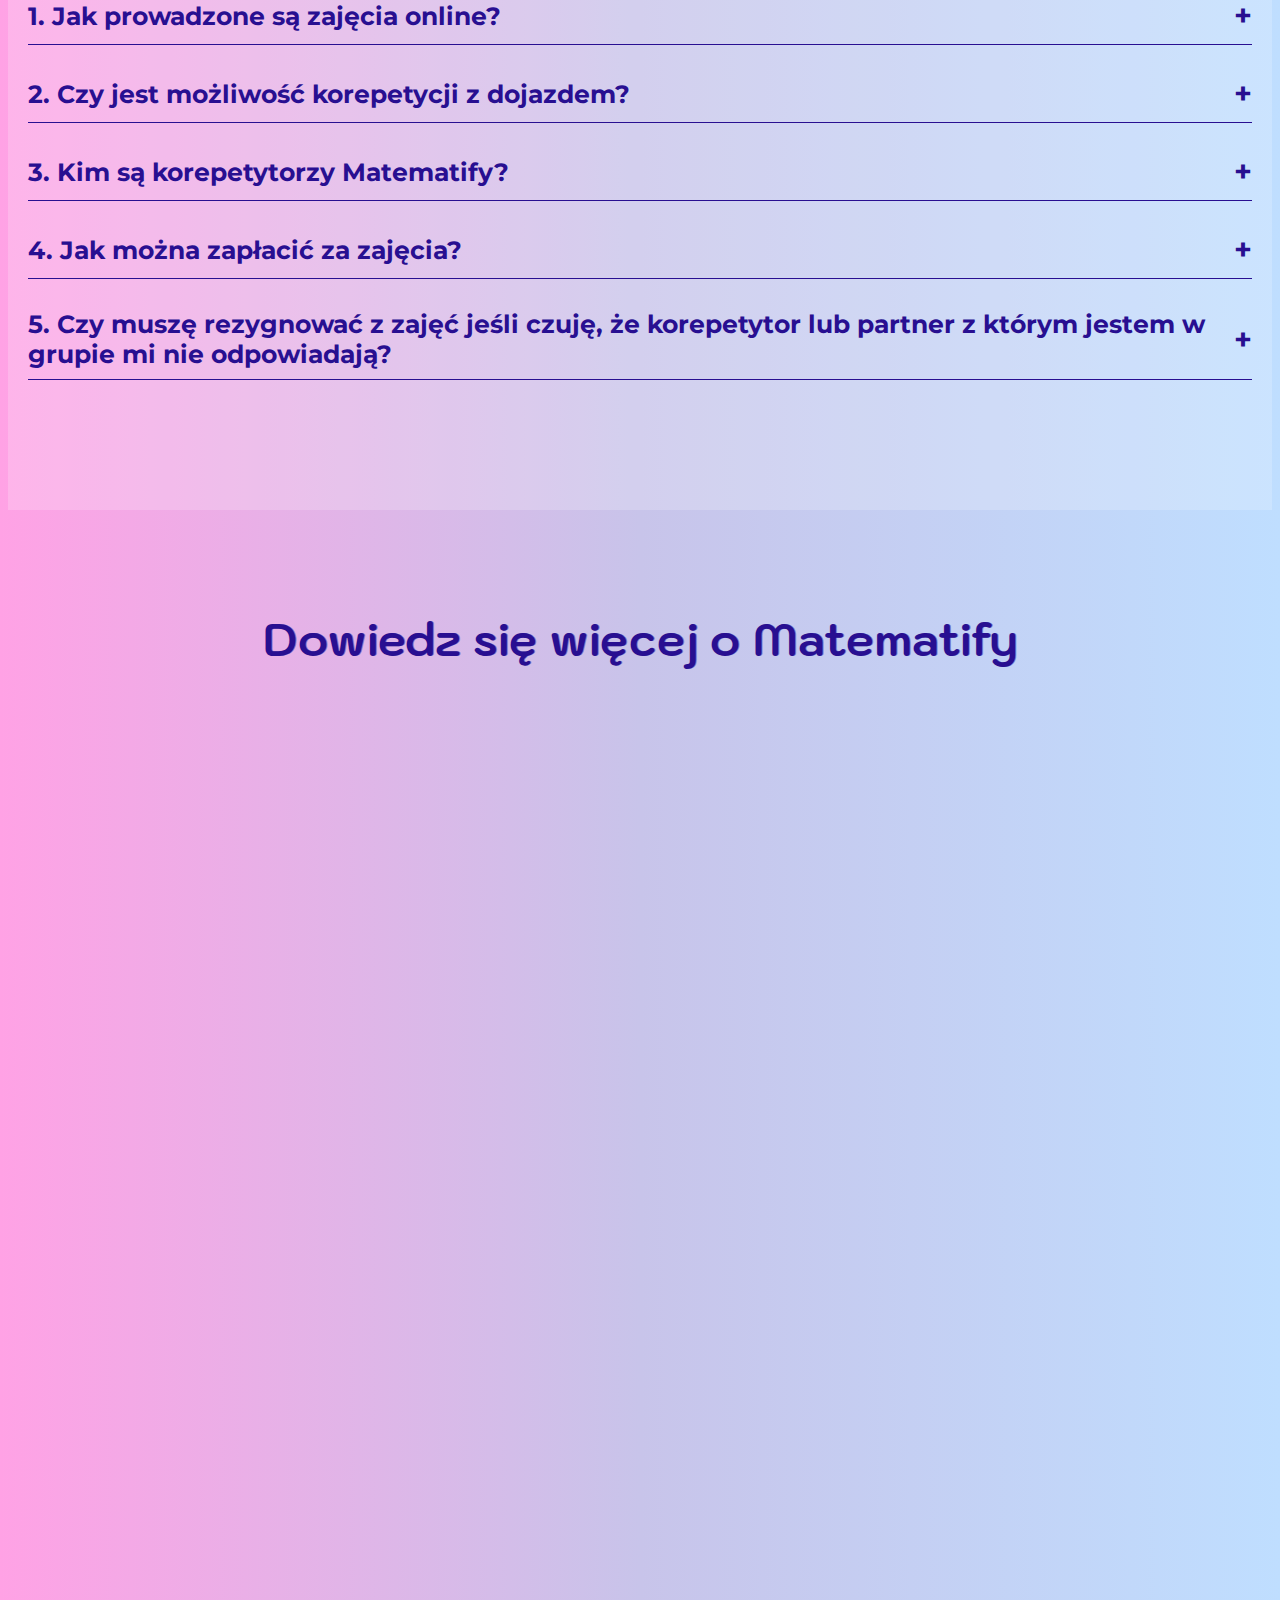
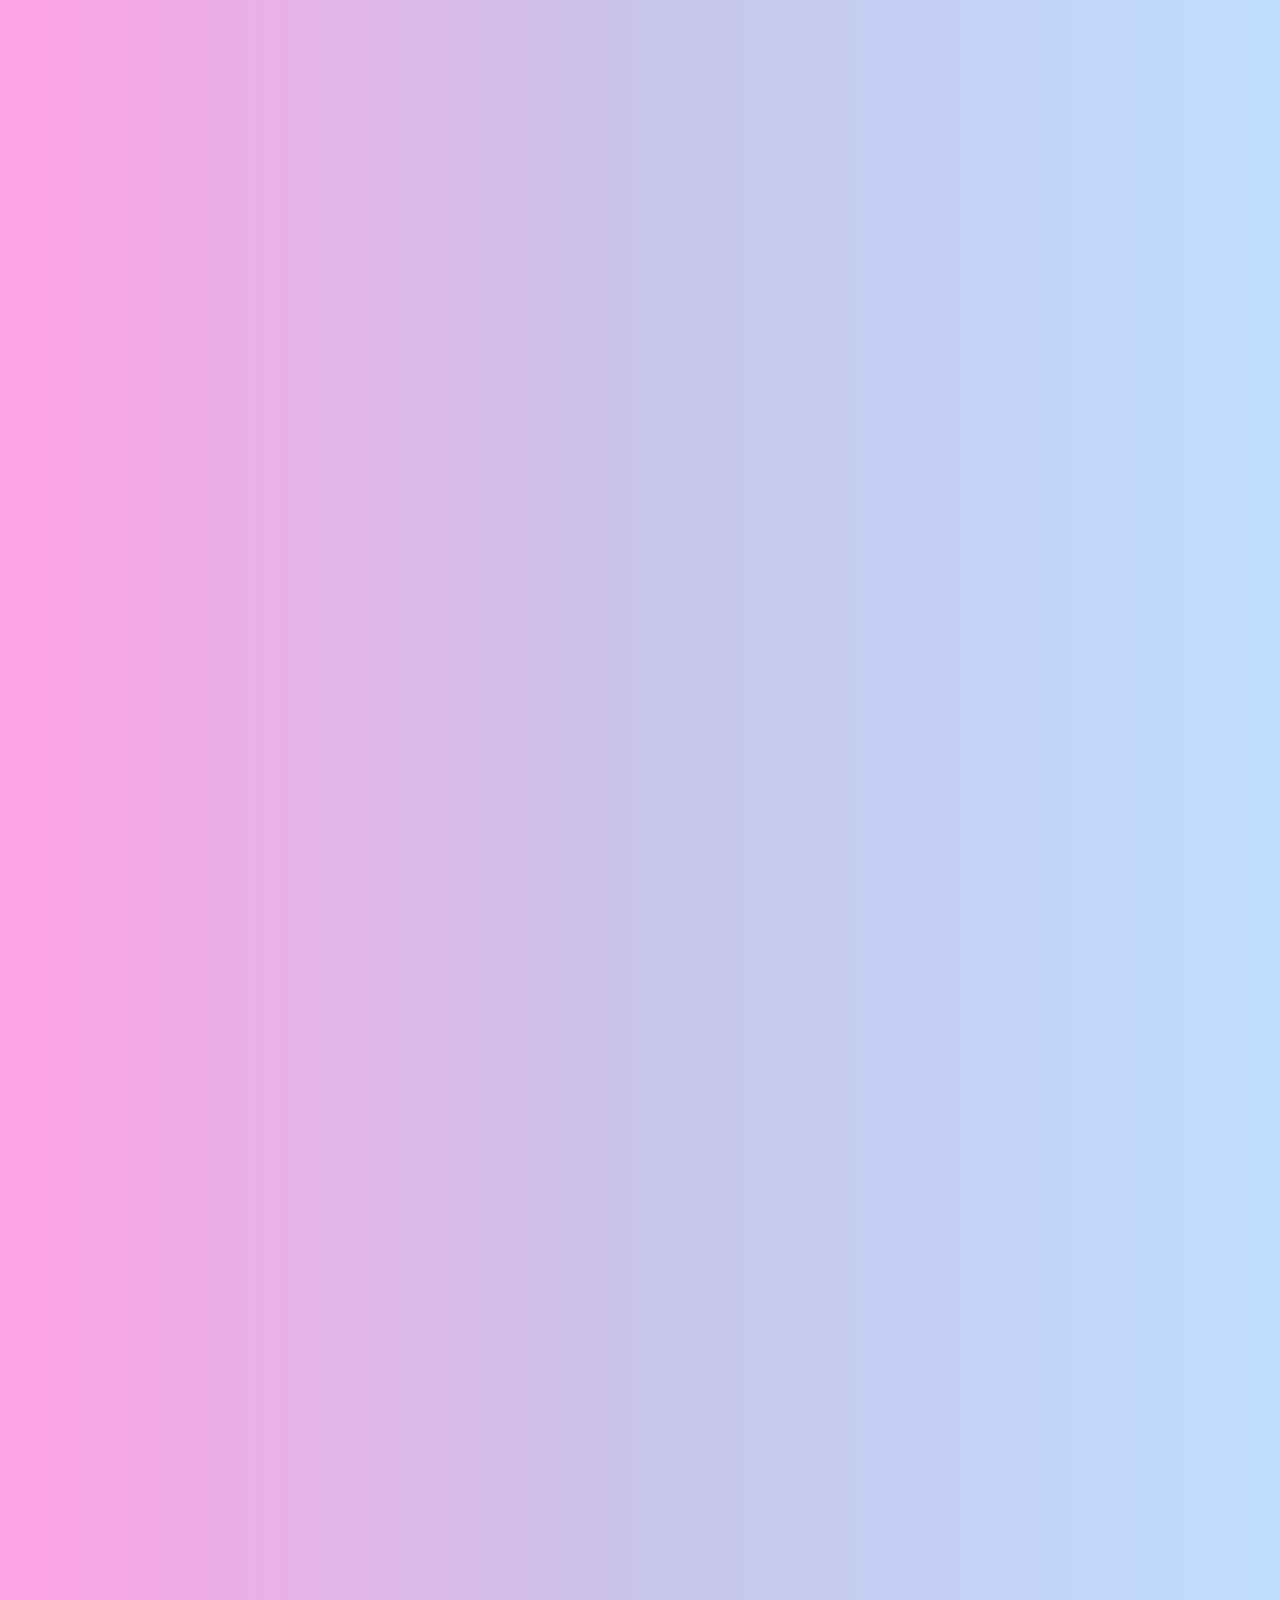
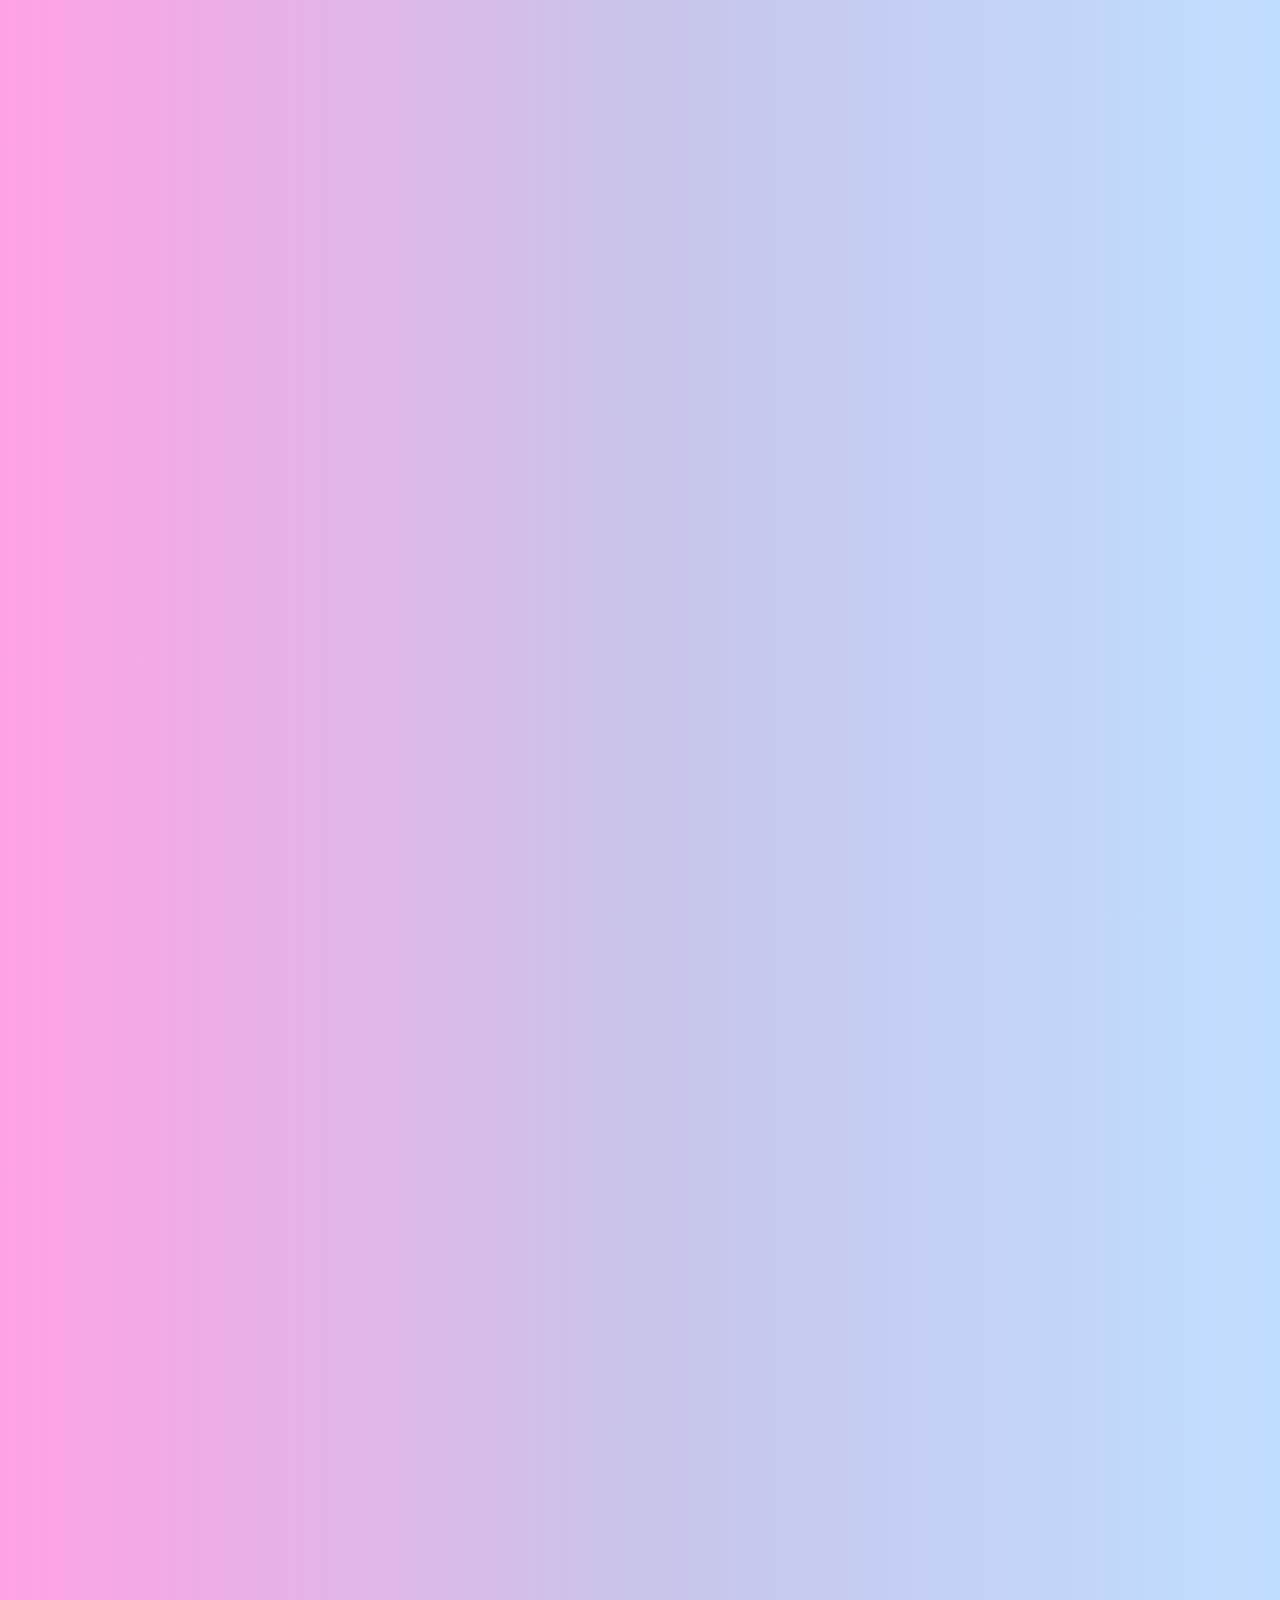
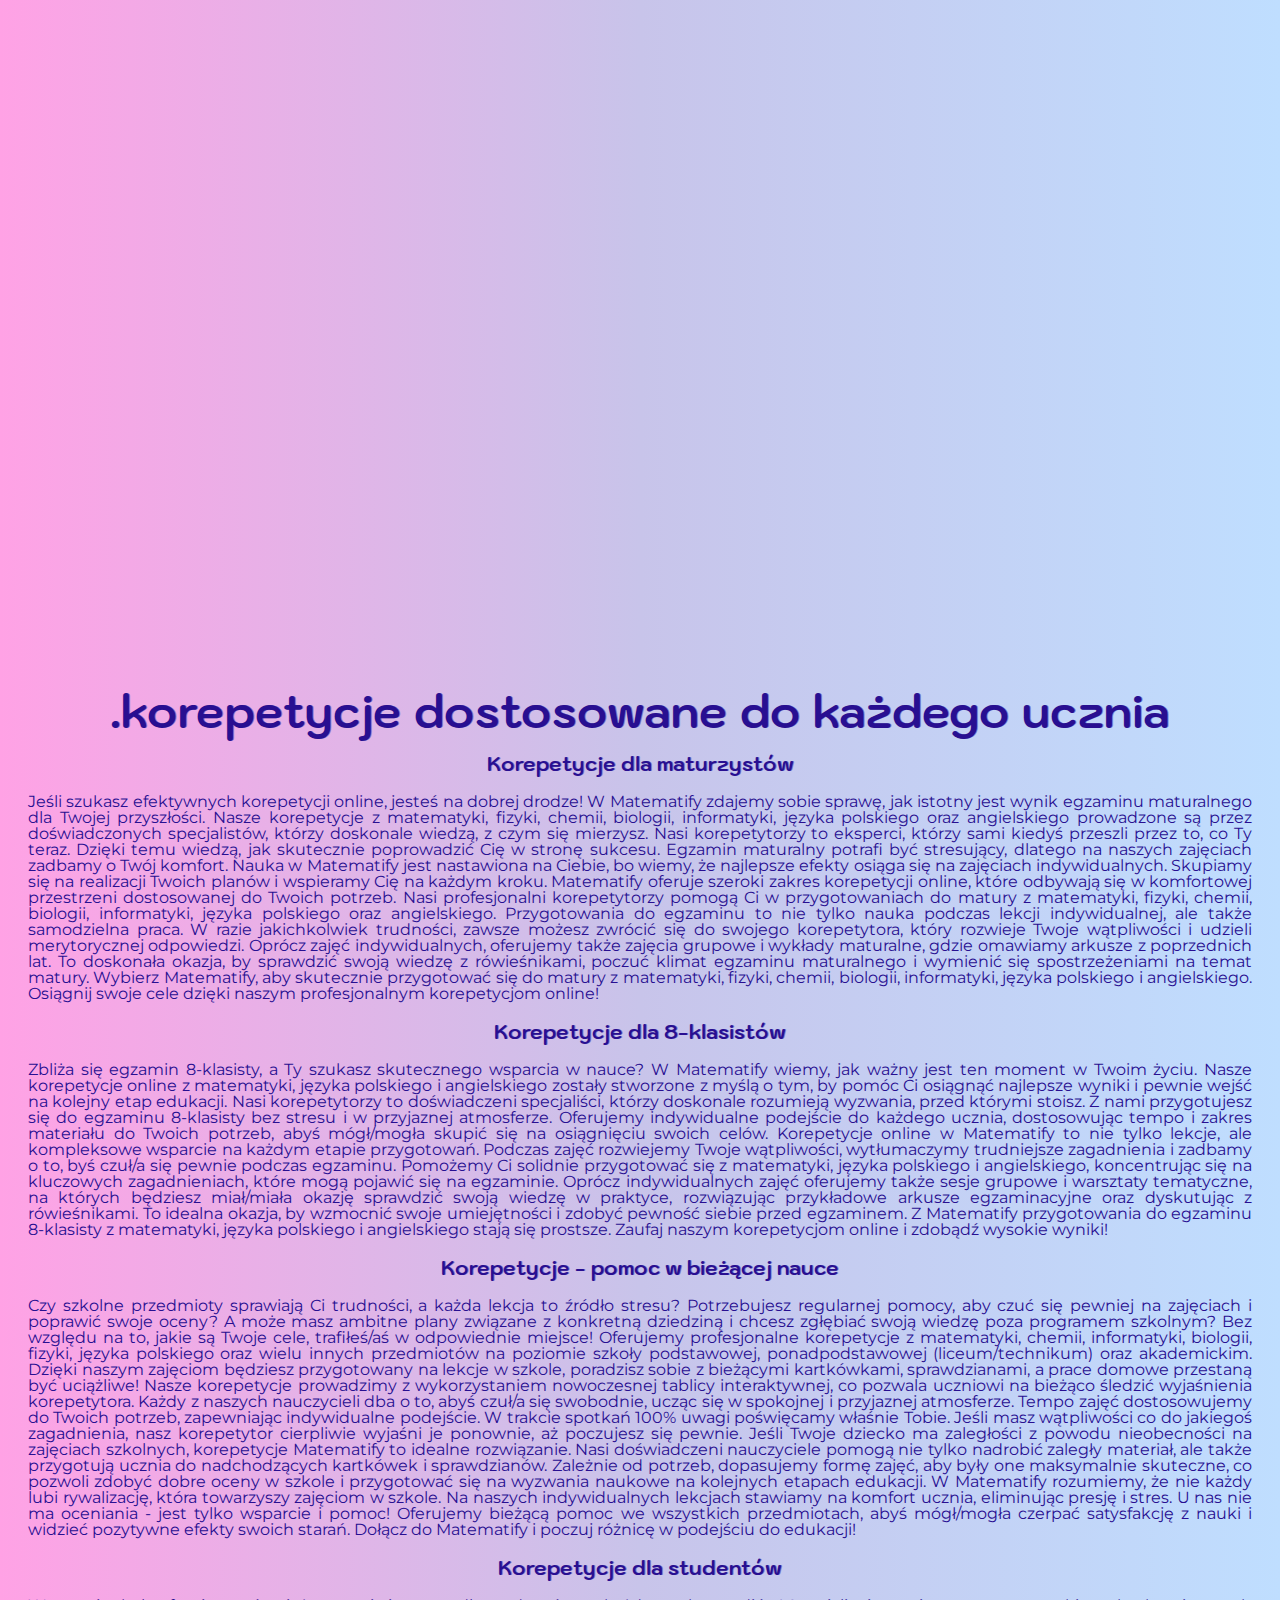
==== commit f34fa25a: "jkaf" ====
--- a/index.html
+++ b/index.html
@@ -9,7 +9,7 @@
         <meta name="keywords" content="korepetycje z matematyki, korepetycje z fizyki, korepetycje z chemii, nauka matematyki, nauka fizyki, nauka chemii, przygotowanie do matury, korepetycje online, pomoc w nauce, nauka indywidualna">
         <title>Korepetycje Online z Matematyki, Fizyki i Chemii - Profesjonalna Pomoc</title>
     <link href=images/hero.avif rel=preload as=image>
-    <link rel="icon" type="image/x-icon" href="./favicon.ico">
+    <link rel="shortcut icon" type="image/x-icon" href="./favicon.ico">
     <link href=https://fonts.googleapis.com rel=preconnect>
     <link href=https://fonts.gstatic.com rel=preconnect crossorigin>
     <link href=https://cdn.jsdelivr.net/npm/bootstrap@5.0.2/dist/css/bootstrap.min.css rel=stylesheet
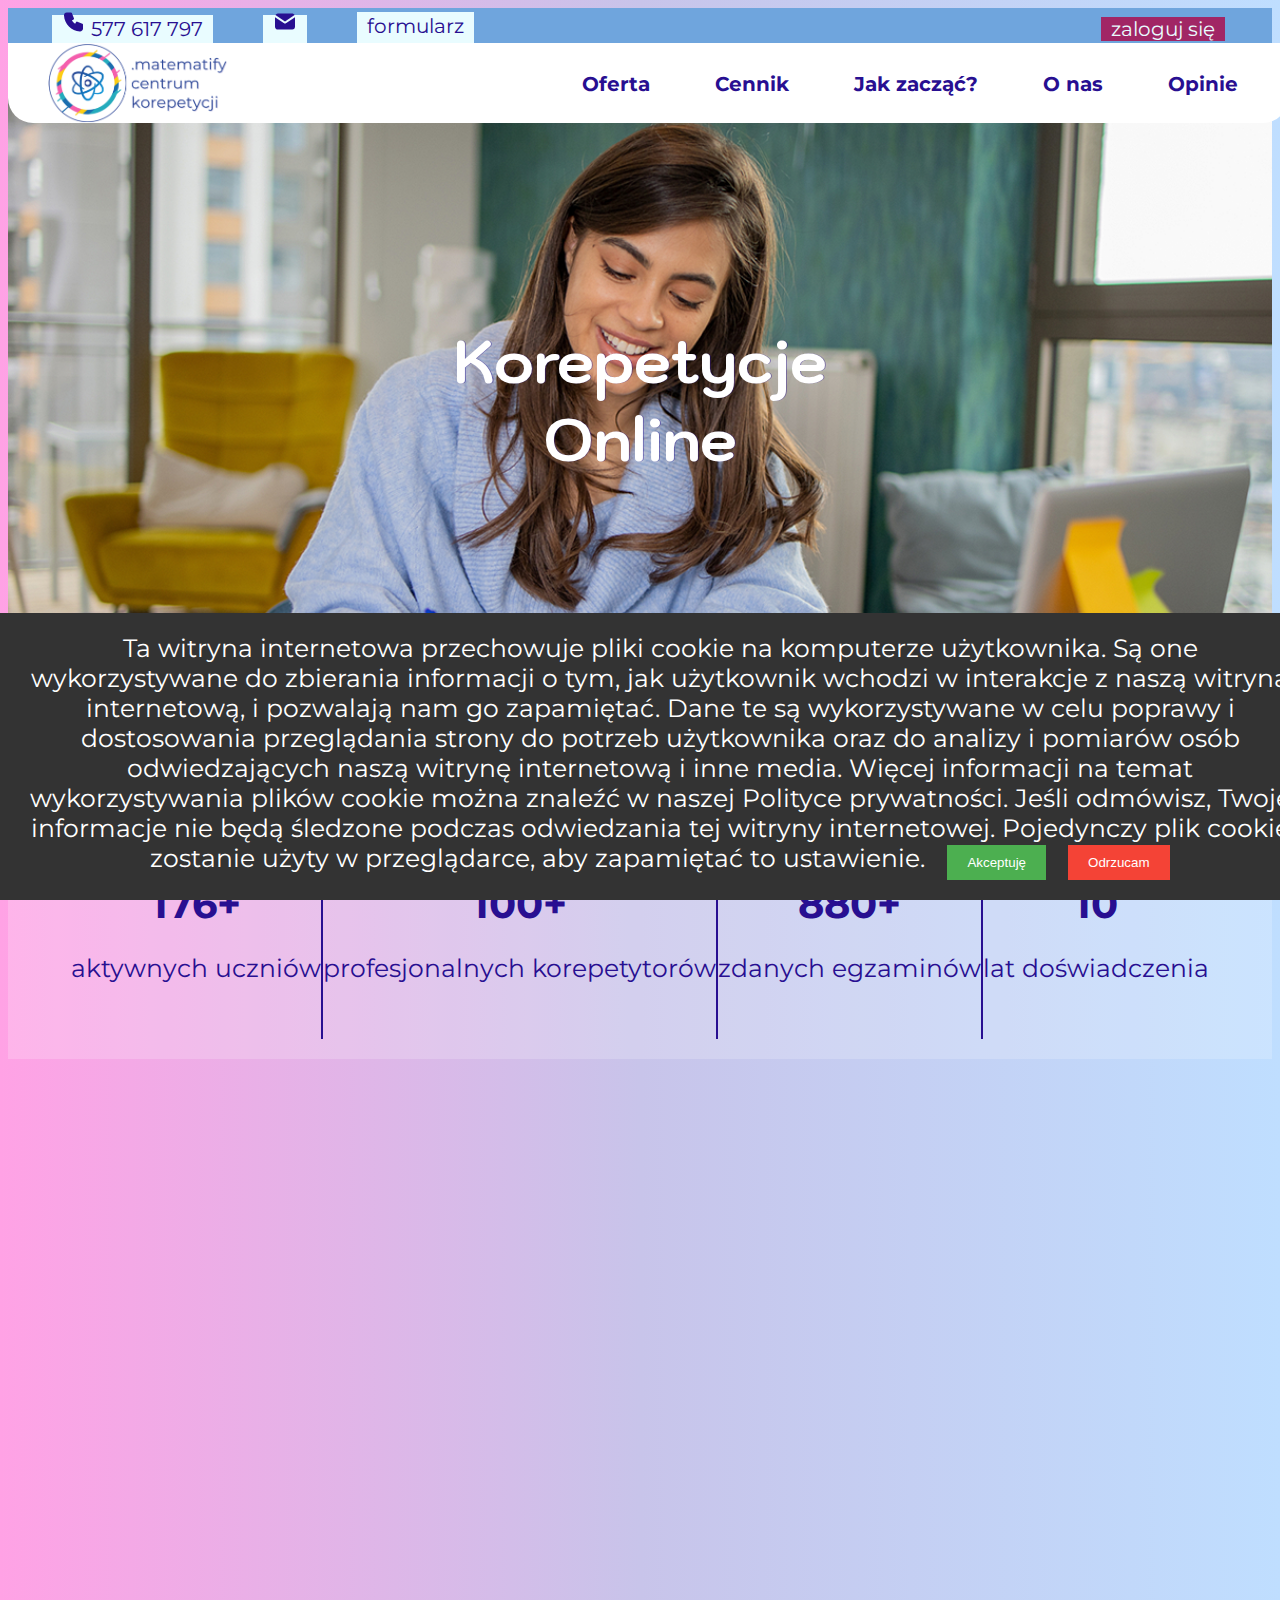
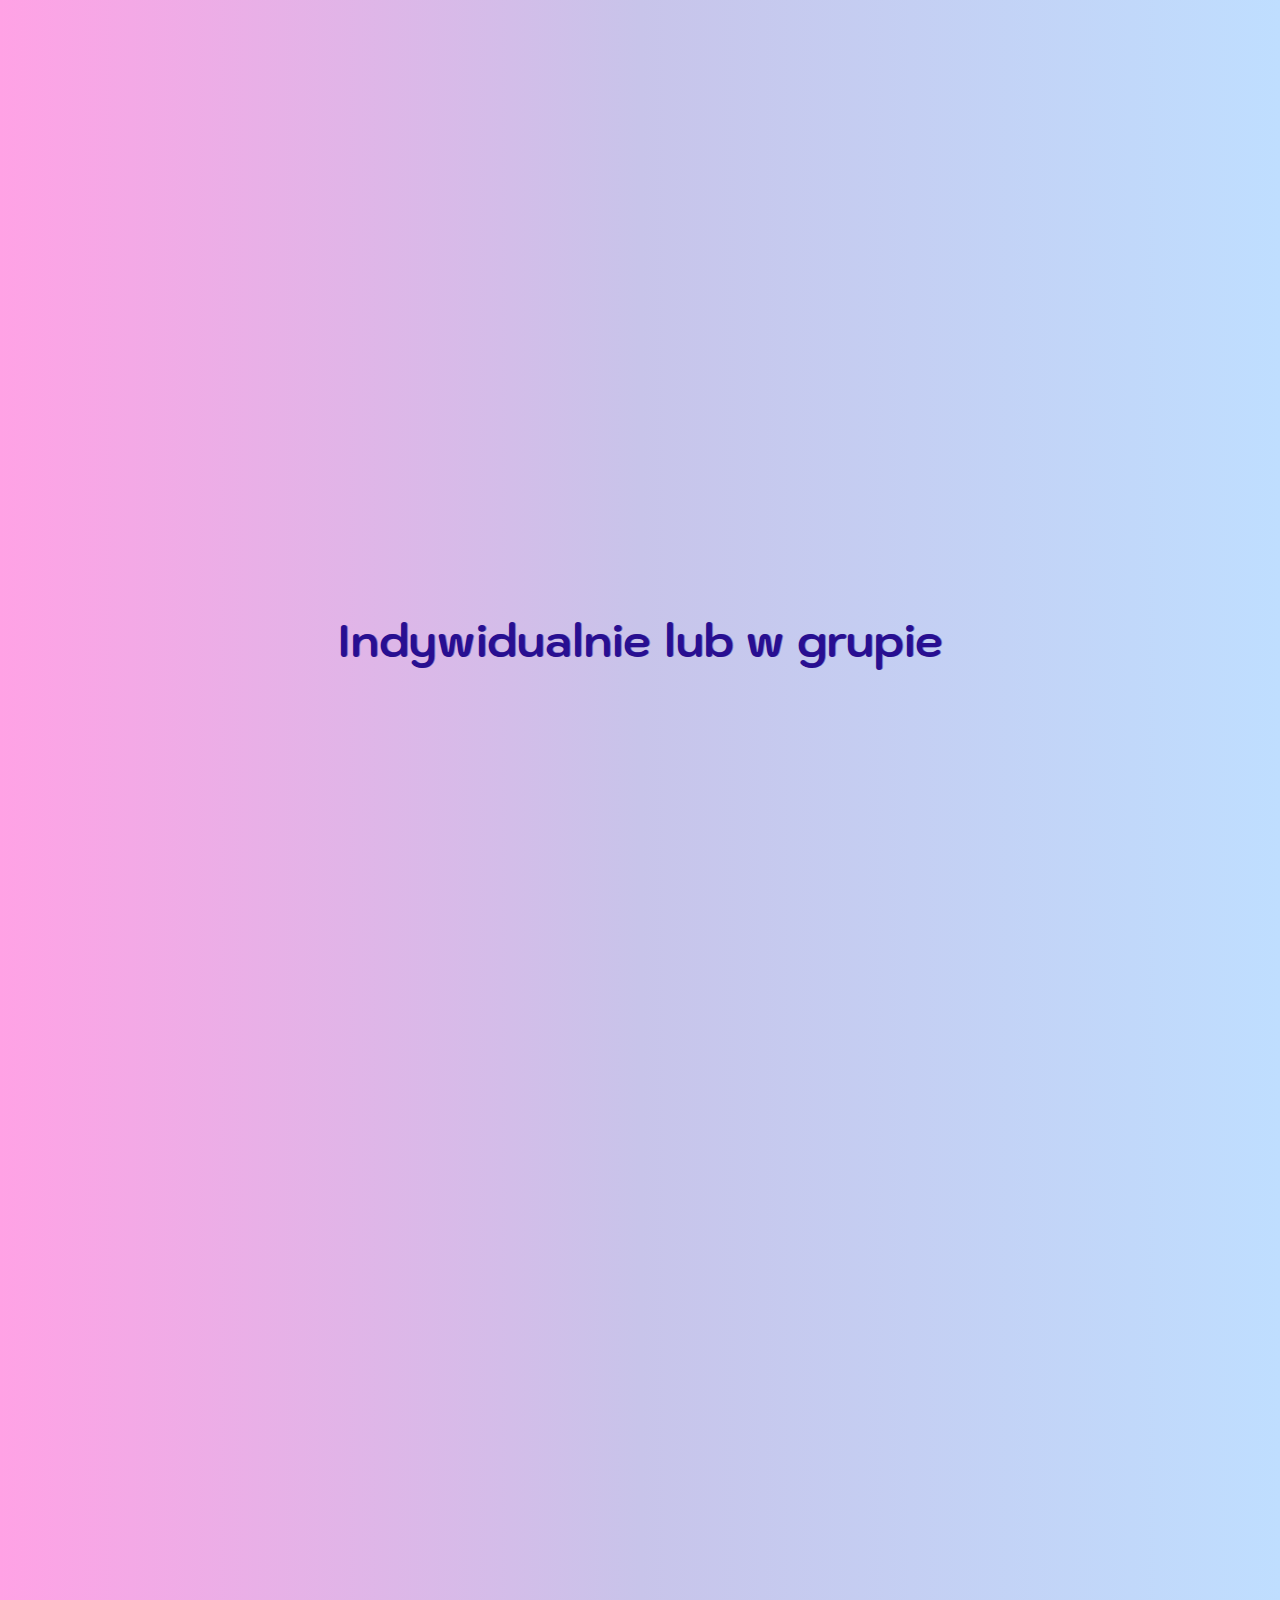
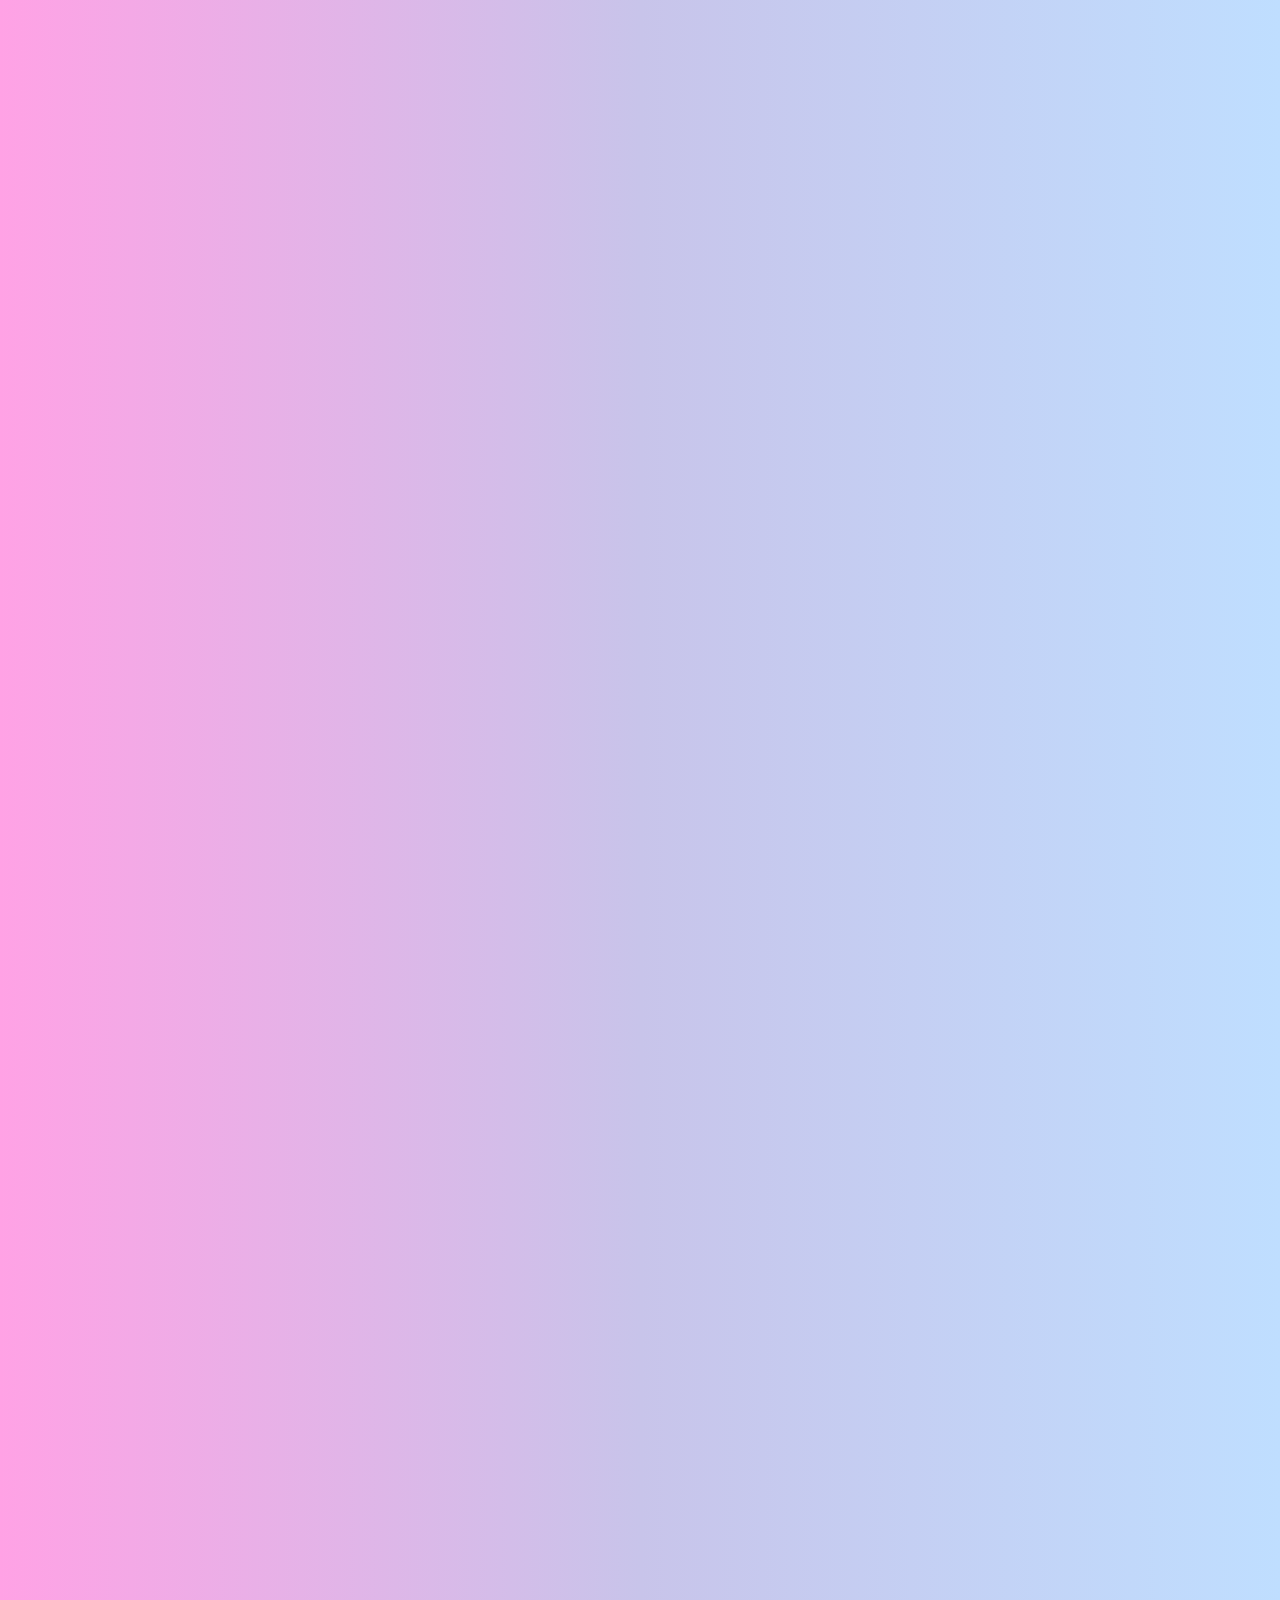
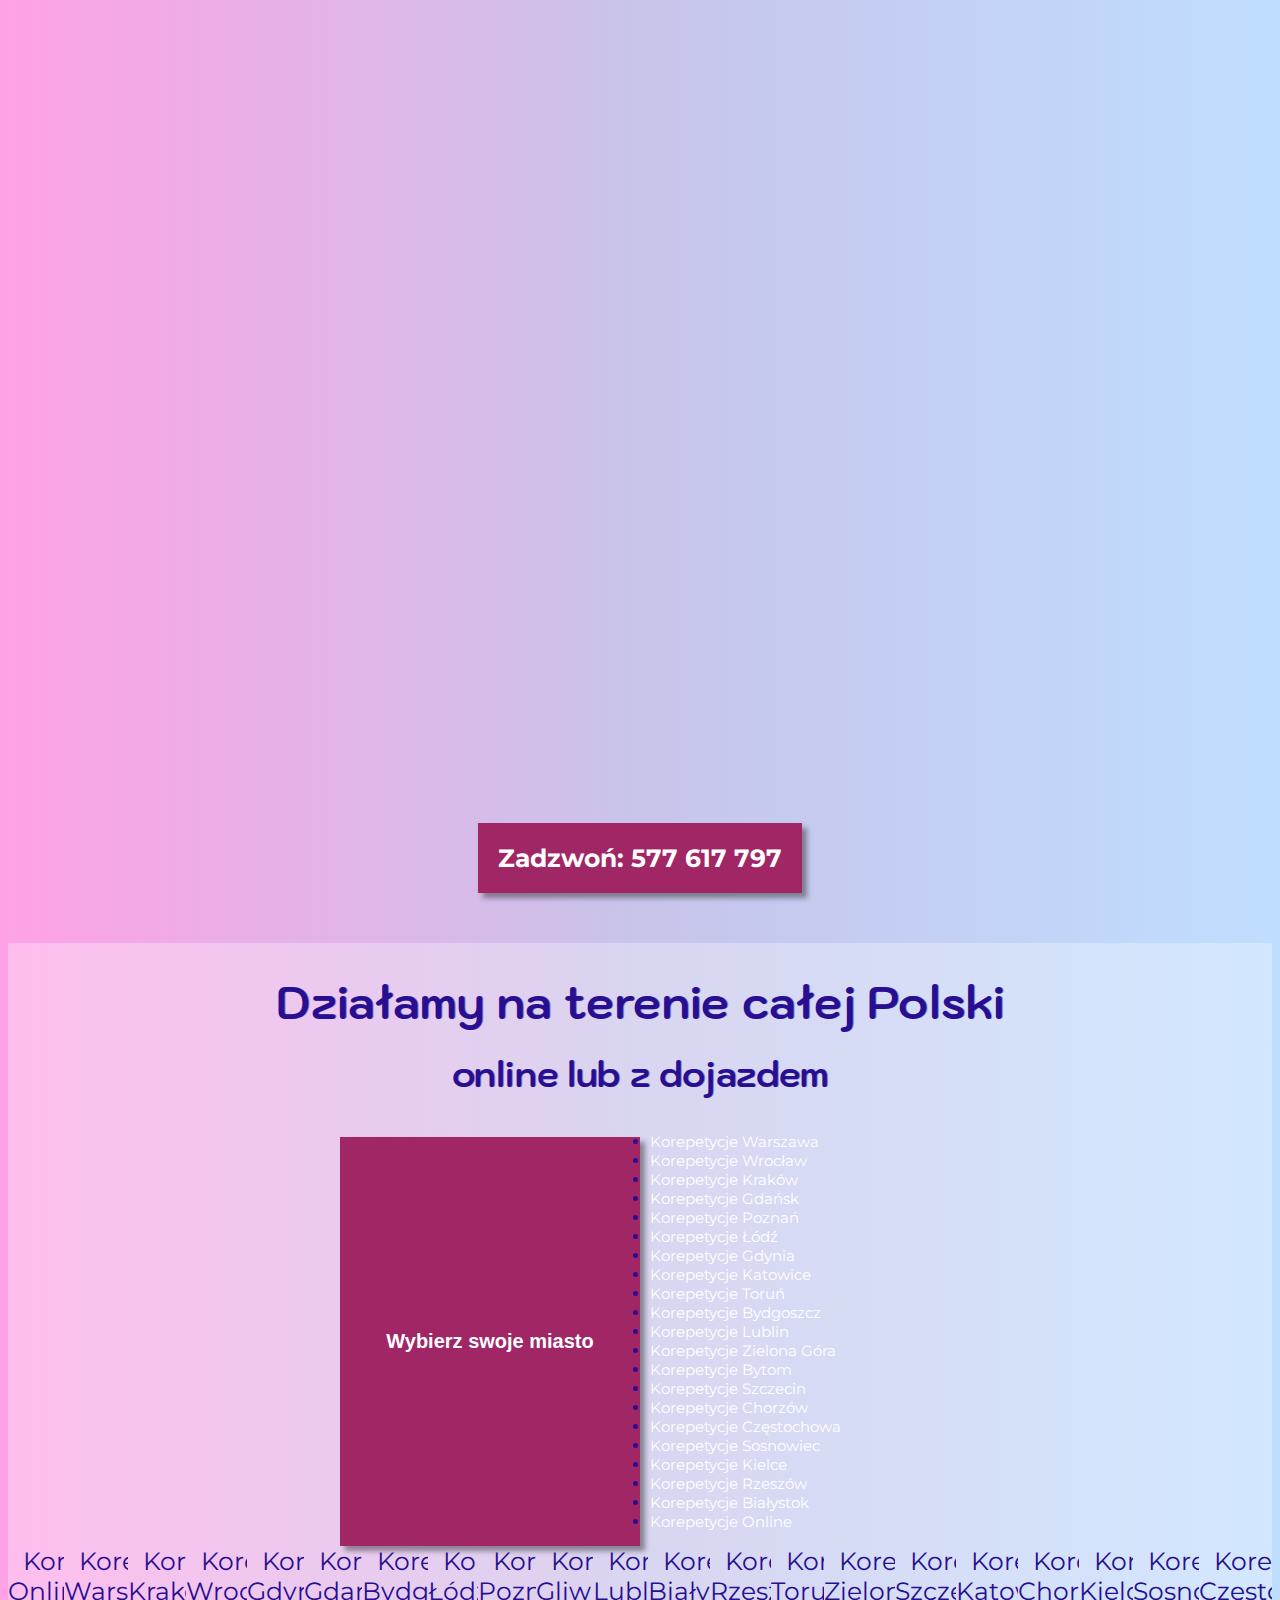
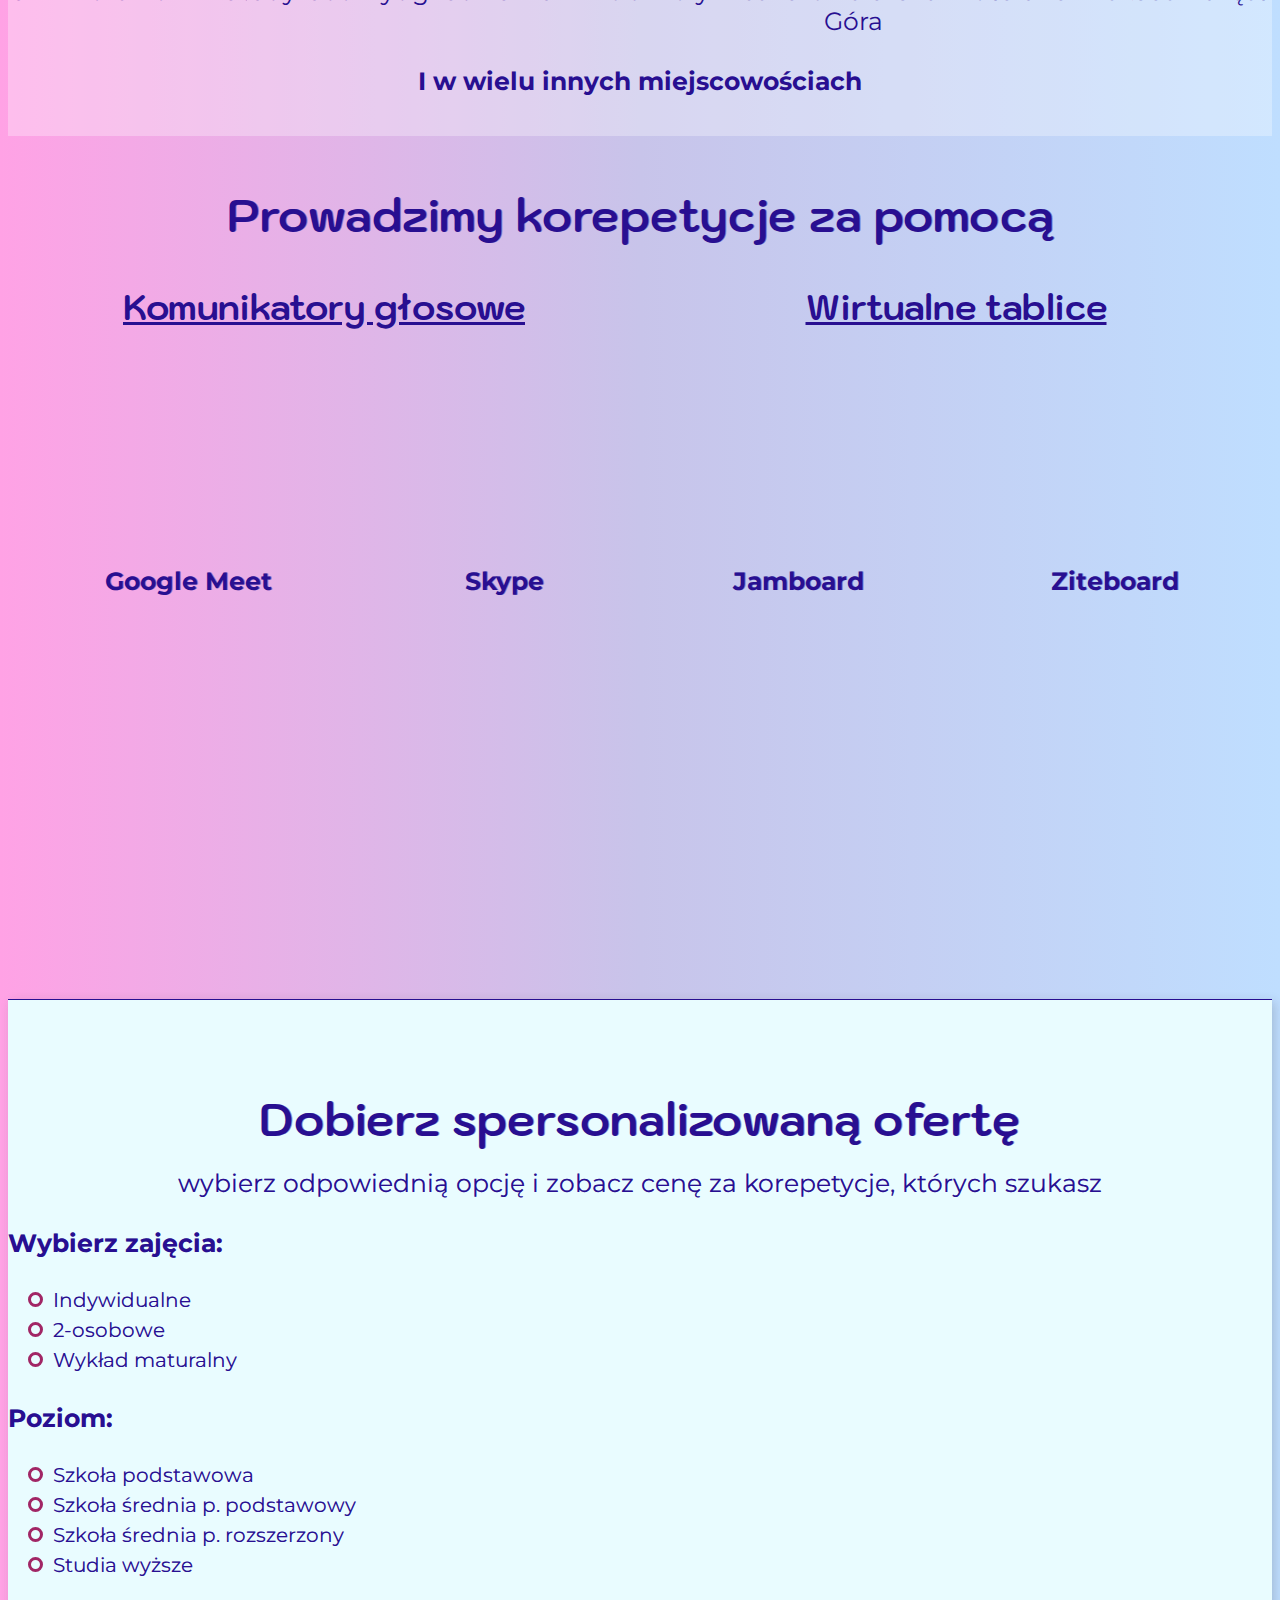
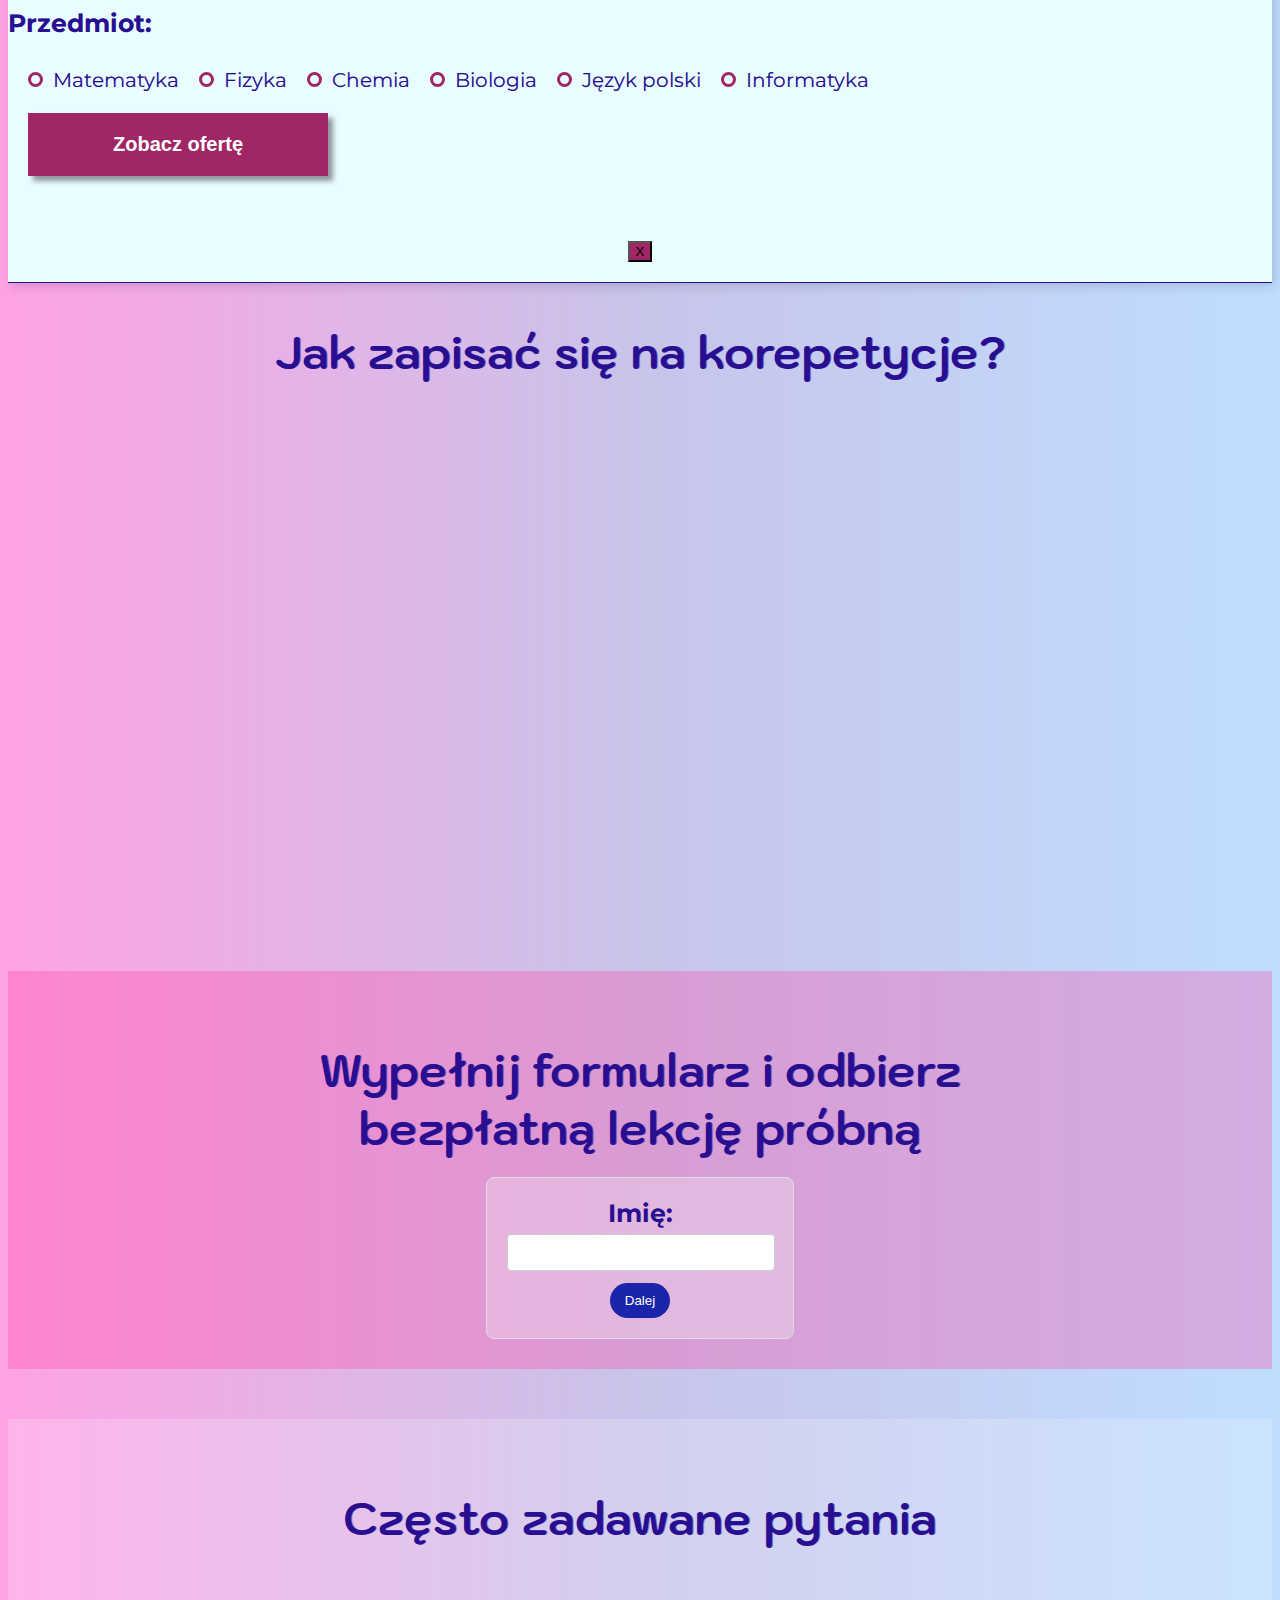
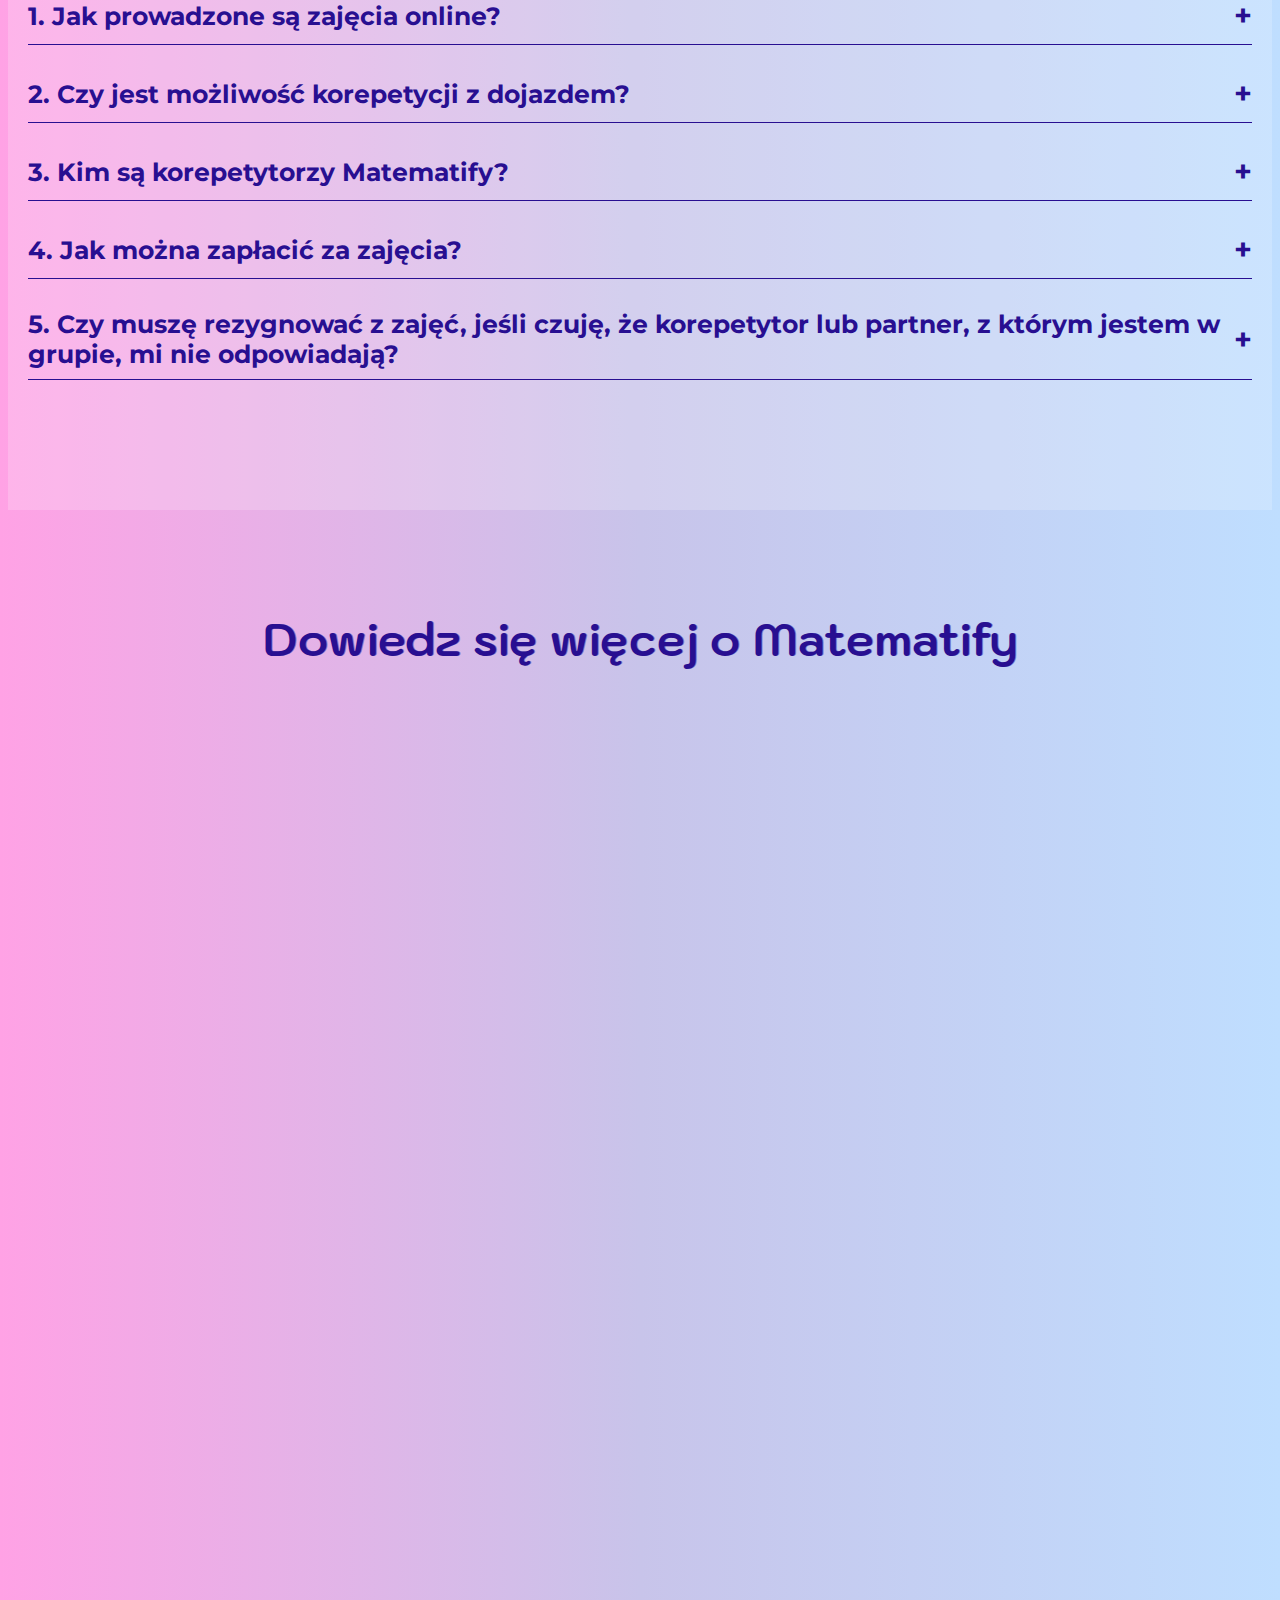
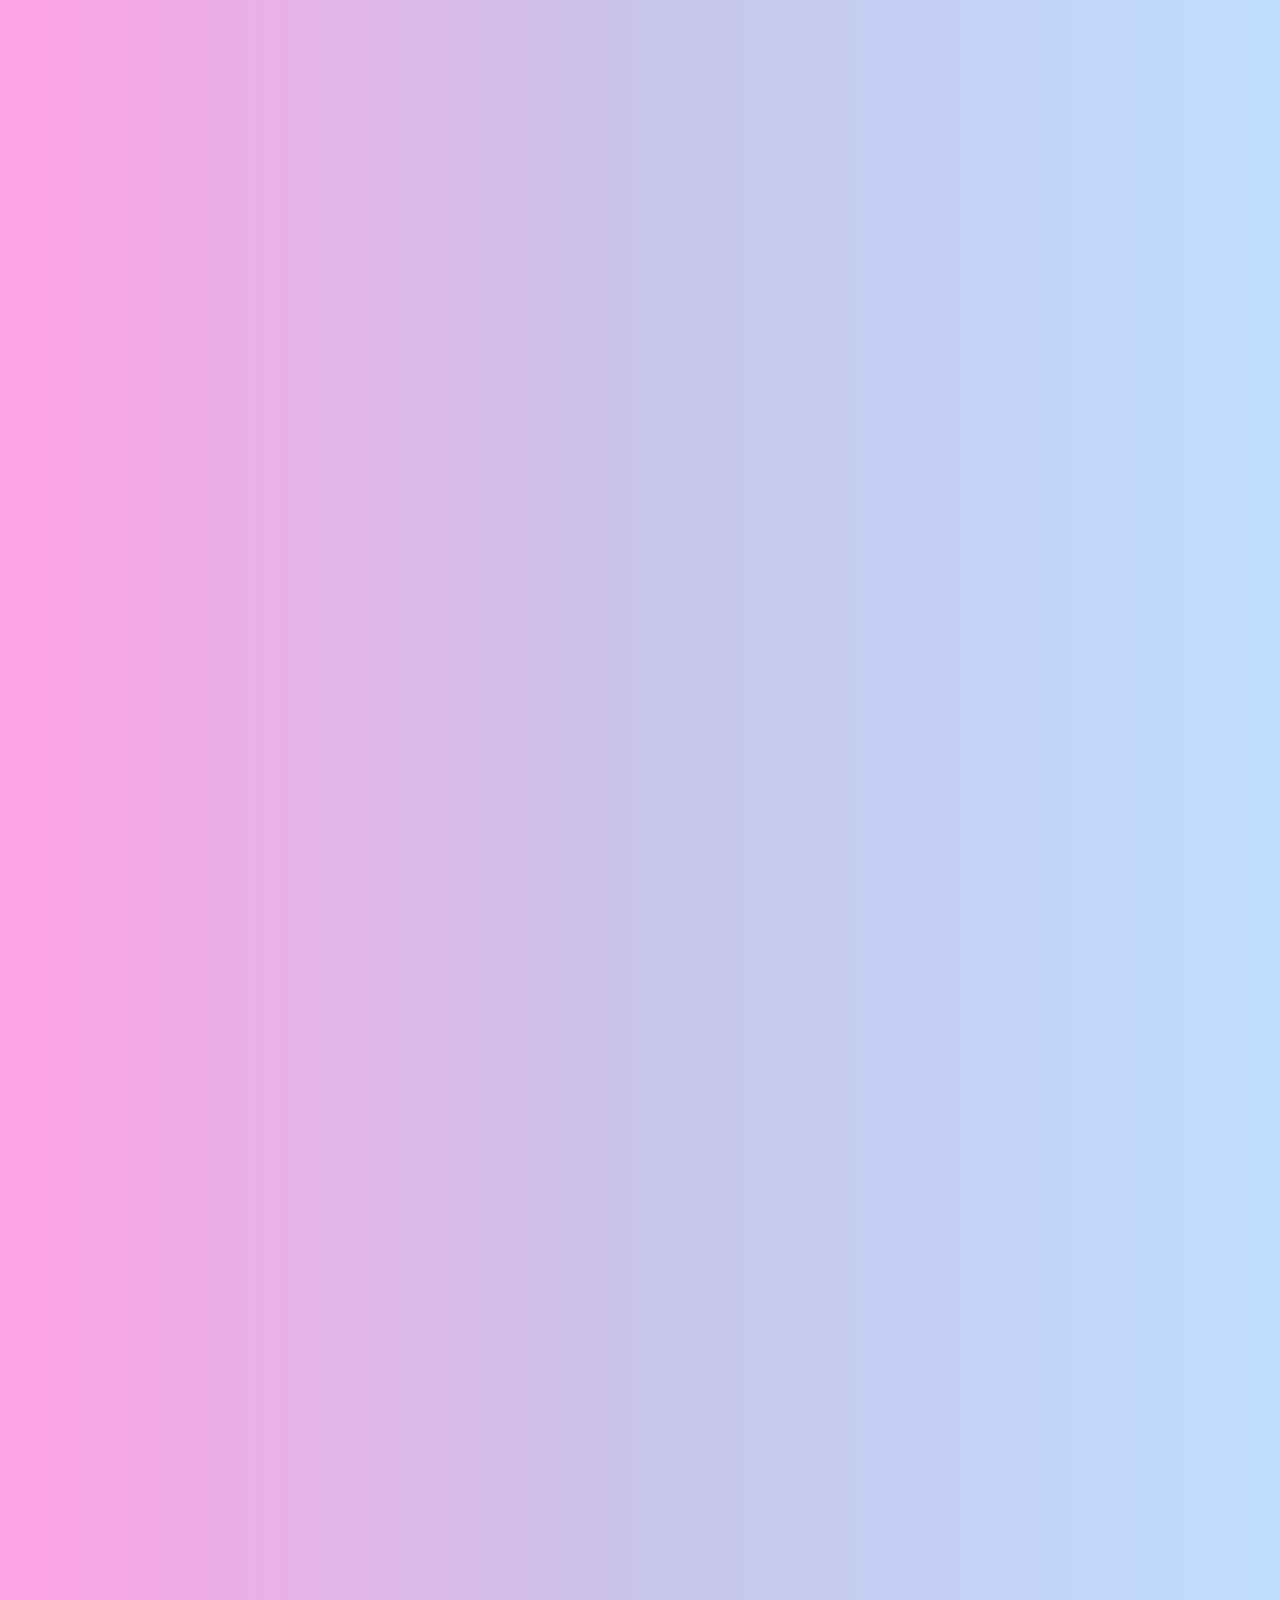
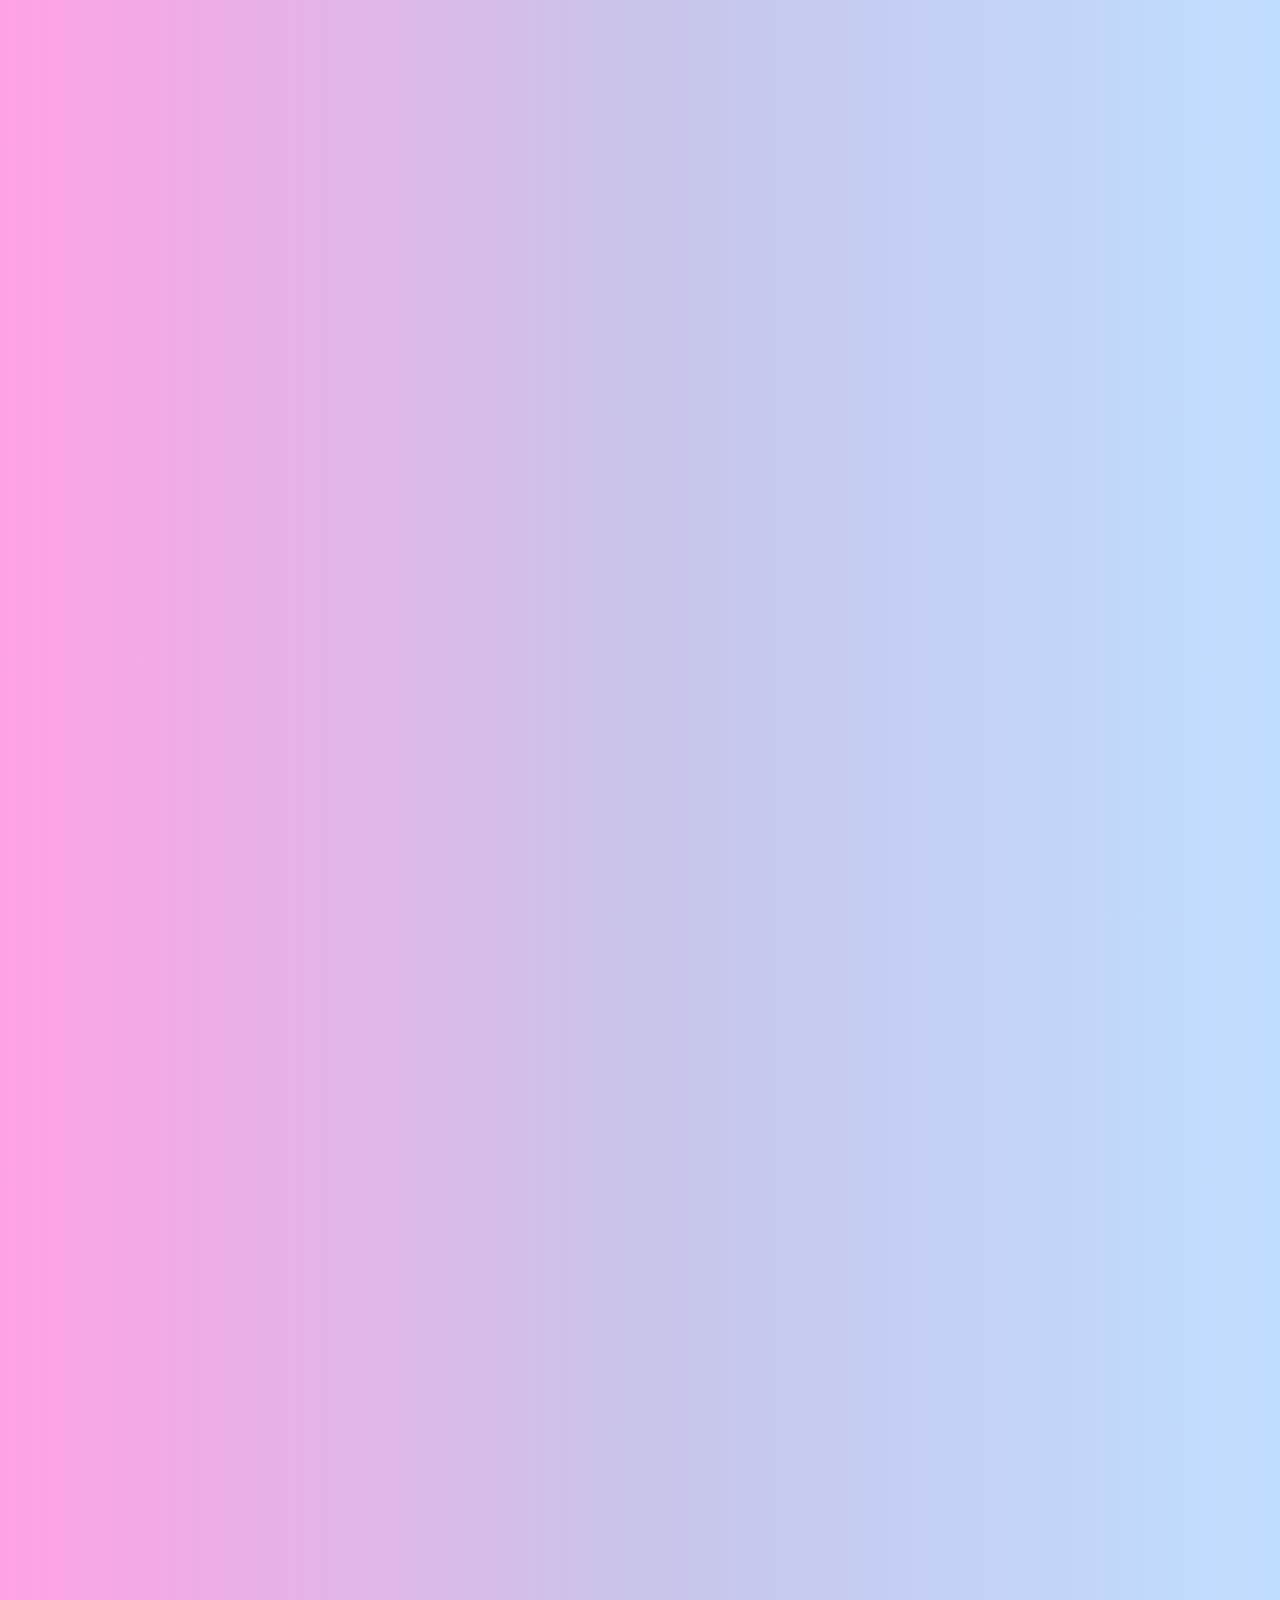
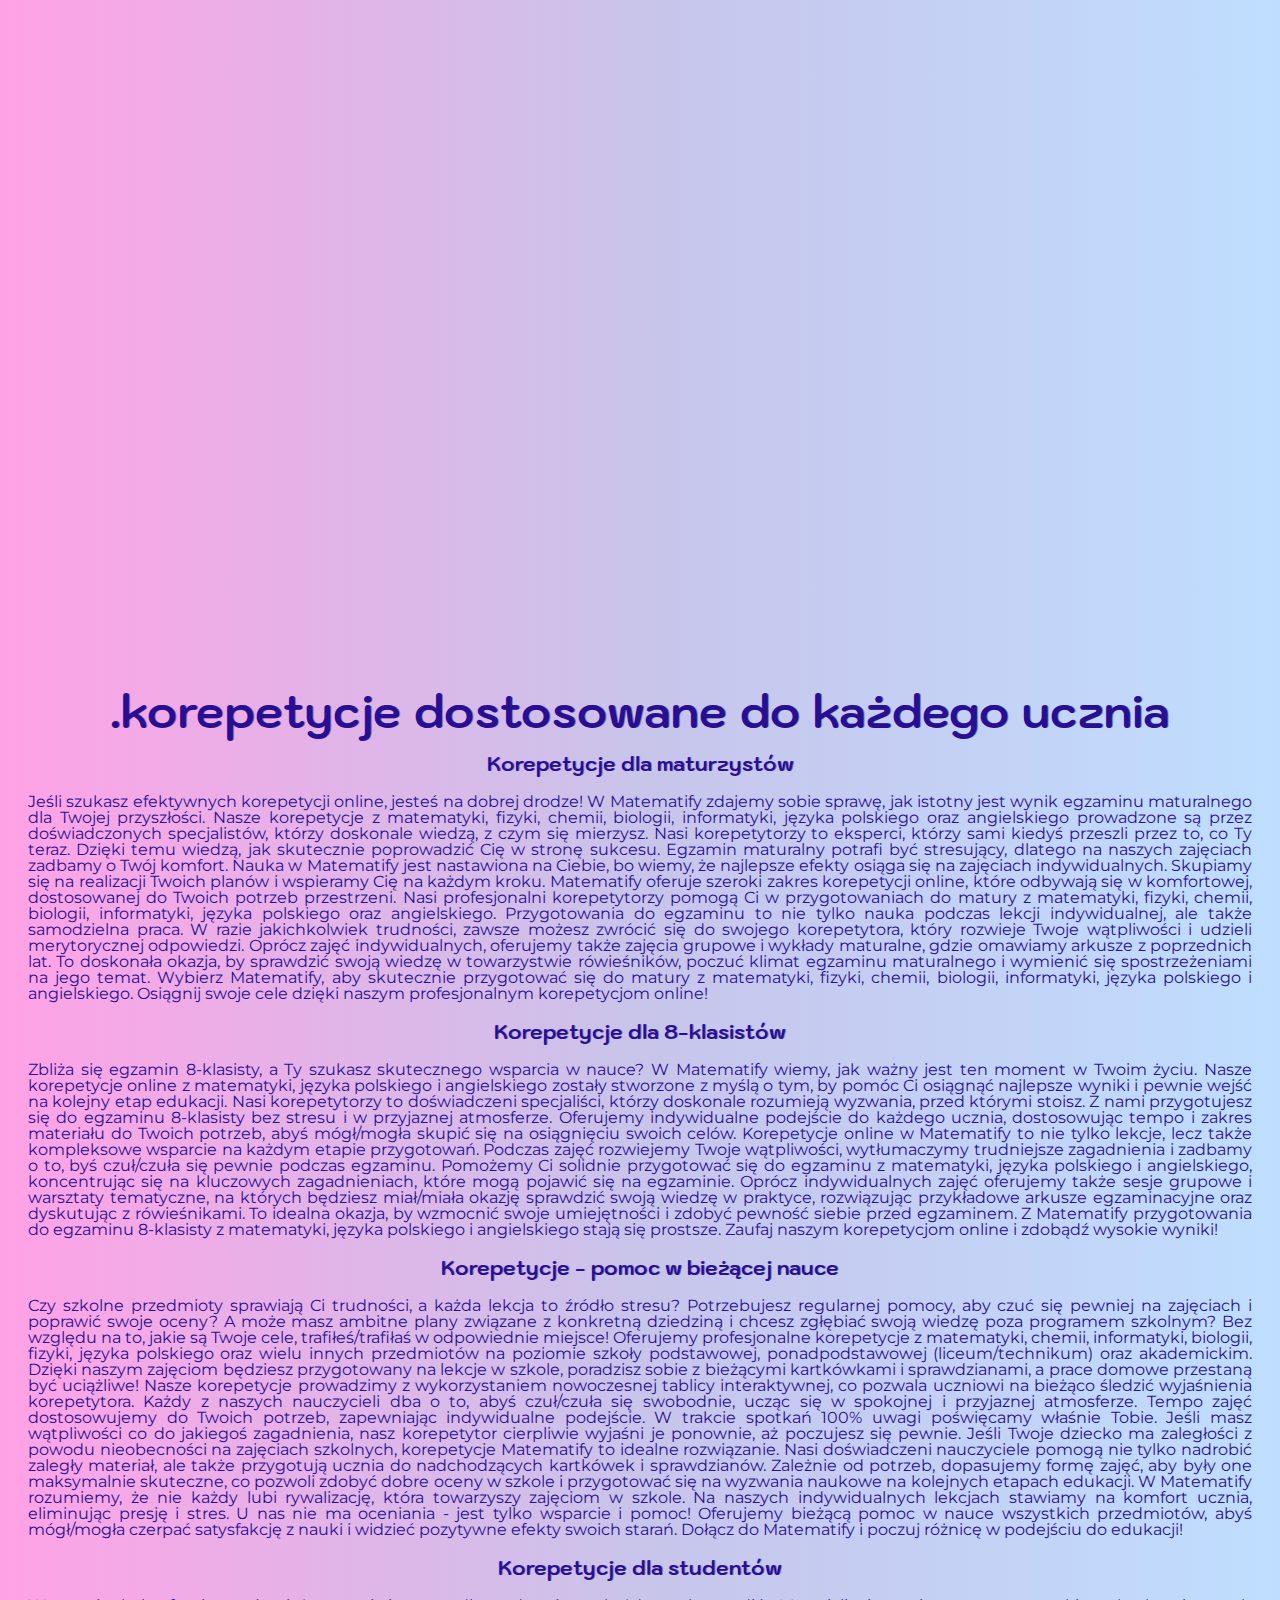
==== commit 9753306c: "kakfj" ====
--- a/index.html
+++ b/index.html
@@ -226,16 +226,16 @@
                         aria-expanded=false data-bs-toggle=dropdown type=button>Wybierz swoje miasto</button>
                     <ul class=dropdown-menu>
                         <li><a href="./miasta/warszawa.html" class=dropdown-item>Korepetycje Warszawa</a>
-                        <li><a href=# class=dropdown-item>Korepetycje Wrocław</a>
-                        <li><a href=# class=dropdown-item>Korepetycje Kraków</a>
-                        <li><a href=# class=dropdown-item>Korepetycje Gdańsk</a>
-                        <li><a href=# class=dropdown-item>Korepetycje Poznań</a>
-                        <li><a href=# class=dropdown-item>Korepetycje Łódź</a>
-                        <li><a href=# class=dropdown-item>Korepetycje Gdynia</a>
-                        <li><a href=# class=dropdown-item>Korepetycje Katowice</a>
+                        <li><a href="./miasta/wroclaw.html" class=dropdown-item>Korepetycje Wrocław</a>
+                        <li><a href="./miasta/krakow.html" class=dropdown-item>Korepetycje Kraków</a>
+                        <li><a href="./miasta/trojmiasto.html" class=dropdown-item>Korepetycje Gdańsk</a>
+                        <li><a href="./miasta/poznan.html" class=dropdown-item>Korepetycje Poznań</a>
+                        <li><a href="./miasta/lodz.html" class=dropdown-item>Korepetycje Łódź</a>
+                        <li><a href="./miasta/trojmiasto.html" class=dropdown-item>Korepetycje Gdynia</a>
+                        <li><a href="./miasta/katowice.html" class=dropdown-item>Korepetycje Katowice</a>
                         <li><a href=# class=dropdown-item>Korepetycje Toruń</a>
                         <li><a href=# class=dropdown-item>Korepetycje Bydgoszcz</a>
-                        <li><a href=# class=dropdown-item>Korepetycje Gliwice</a>
+                        <li><a href="./miasta/lublin.html" class=dropdown-item>Korepetycje Lublin</a>
                         <li><a href=# class=dropdown-item>Korepetycje Zielona Góra</a>
                         <li><a href=# class=dropdown-item>Korepetycje Bytom</a>
                         <li><a href=# class=dropdown-item>Korepetycje Szczecin</a>
@@ -464,8 +464,8 @@
                         class=faq-toggle>+</span>
                 </div>
                 <div class=faq-answer>
-                    <p>Lekcje online prowadzone są z wykorzystaniem komunikatora głosowego (Skype, Google Meet, Discord)
-                        oraz wirtualnej tablicy (Ziteboard). Przed pierwszymi zajęciami uczeń otrzymuje maila z
+                    <p>Lekcje online prowadzone są z wykorzystaniem komunikatora głosowego (Skype, Google Meet)
+                        oraz wirtualnej tablicy (Ziteboard, Jamboard). Przed pierwszymi zajęciami uczeń otrzymuje maila z
                         niezbędnymi instrukcjami oraz szczegółami dotyczącymi tej formy zajęć. Poza tym oferujemy
                         bezpłatną 30-minutową lekcję próbną. Podczas lekcji próbnej korepetytor poznaje ucznia i
                         tłumaczy wybrane przez niego zagadnienie, aby zademonstrować organizację lekcji online.</p>
@@ -500,8 +500,8 @@
                 </div>
             </div>
             <div class=faq-item>
-                <div class=faq-question><span>5. Czy muszę rezygnować z zajęć jeśli czuję, że korepetytor lub partner z
-                        którym jestem w grupie mi nie odpowiadają? </span><span class=faq-toggle>+</span></div>
+                <div class=faq-question><span>5. Czy muszę rezygnować z zajęć, jeśli czuję, że korepetytor lub partner, z
+                        którym jestem w grupie, mi nie odpowiadają? </span><span class=faq-toggle>+</span></div>
                 <div class=faq-answer>
                     <p>W Matematify na pierwszym miejscu stawiamy uczniów, ich plany i potrzeby. Jeśli odnosisz
                         wrażenie, że korepetytor lub partner, do których zostałeś przydzielony, nie spełniają Twoich
@@ -526,7 +526,7 @@
                     gdyż korzystamy z nowoczesnych narzędzi, które przenoszą korepetycje online na nowy poziom jakości,
                     takich jak interaktywna tablica i panel ucznia. </p>
                 <p>Naszą koronną cechą jest cierpliwość, dlatego uczeń bez skrępowania może po kilka razy zadawać to
-                    samo pytanie, a my będziemy wyszukiwać najróżniejszych sposobów, żeby wytłumaczyć problem. </p><img
+                    samo pytanie, a my będziemy wyszukiwać najróżniejsze sposoby, żeby wytłumaczyć problem. </p><img
                     alt="Pracownicy przy komputerze" loading=lazy src=./images/telefon/zdjecia/onastel.avif>
             </div>
         </div>
@@ -688,15 +688,14 @@
             kiedyś przeszli przez to, co Ty teraz. Dzięki temu wiedzą, jak skutecznie poprowadzić Cię w stronę sukcesu.
             Egzamin maturalny potrafi być stresujący, dlatego na naszych zajęciach zadbamy o Twój komfort. Nauka w
             Matematify jest nastawiona na Ciebie, bo wiemy, że najlepsze efekty osiąga się na zajęciach indywidualnych.
-            Skupiamy się na realizacji Twoich planów i wspieramy Cię na każdym kroku. Matematify oferuje szeroki zakres
-            korepetycji online, które odbywają się w komfortowej przestrzeni dostosowanej do Twoich potrzeb. Nasi
+            Skupiamy się na realizacji Twoich planów i wspieramy Cię na każdym kroku. Matematify oferuje szeroki zakres korepetycji online, które odbywają się w komfortowej, dostosowanej do Twoich potrzeb przestrzeni. Nasi
             profesjonalni korepetytorzy pomogą Ci w przygotowaniach do matury z matematyki, fizyki, chemii, biologii,
             informatyki, języka polskiego oraz angielskiego. Przygotowania do egzaminu to nie tylko nauka podczas lekcji
             indywidualnej, ale także samodzielna praca. W razie jakichkolwiek trudności, zawsze możesz zwrócić się do
             swojego korepetytora, który rozwieje Twoje wątpliwości i udzieli merytorycznej odpowiedzi. Oprócz zajęć
             indywidualnych, oferujemy także zajęcia grupowe i wykłady maturalne, gdzie omawiamy arkusze z poprzednich
-            lat. To doskonała okazja, by sprawdzić swoją wiedzę z rówieśnikami, poczuć klimat egzaminu maturalnego i
-            wymienić się spostrzeżeniami na temat matury. Wybierz Matematify, aby skutecznie przygotować się do matury z
+            lat. To doskonała okazja, by sprawdzić swoją wiedzę w towarzystwie rówieśników, poczuć klimat egzaminu maturalnego i
+            wymienić się spostrzeżeniami na jego temat. Wybierz Matematify, aby skutecznie przygotować się do matury z
             matematyki, fizyki, chemii, biologii, informatyki, języka polskiego i angielskiego. Osiągnij swoje cele
             dzięki naszym profesjonalnym korepetycjom online!</p>
         <h3>Korepetycje dla 8-klasistów</h3>
@@ -706,9 +705,9 @@
             korepetytorzy to doświadczeni specjaliści, którzy doskonale rozumieją wyzwania, przed którymi stoisz. Z nami
             przygotujesz się do egzaminu 8-klasisty bez stresu i w przyjaznej atmosferze. Oferujemy indywidualne
             podejście do każdego ucznia, dostosowując tempo i zakres materiału do Twoich potrzeb, abyś mógł/mogła skupić
-            się na osiągnięciu swoich celów. Korepetycje online w Matematify to nie tylko lekcje, ale kompleksowe
+            się na osiągnięciu swoich celów. Korepetycje online w Matematify to nie tylko lekcje, lecz także kompleksowe
             wsparcie na każdym etapie przygotowań. Podczas zajęć rozwiejemy Twoje wątpliwości, wytłumaczymy trudniejsze
-            zagadnienia i zadbamy o to, byś czuł/a się pewnie podczas egzaminu. Pomożemy Ci solidnie przygotować się z
+            zagadnienia i zadbamy o to, byś czuł/czuła się pewnie podczas egzaminu. Pomożemy Ci solidnie przygotować się do egzaminu z 
             matematyki, języka polskiego i angielskiego, koncentrując się na kluczowych zagadnieniach, które mogą
             pojawić się na egzaminie. Oprócz indywidualnych zajęć oferujemy także sesje grupowe i warsztaty tematyczne,
             na których będziesz miał/miała okazję sprawdzić swoją wiedzę w praktyce, rozwiązując przykładowe arkusze
@@ -719,13 +718,13 @@
         <p>Czy szkolne przedmioty sprawiają Ci trudności, a każda lekcja to źródło stresu? Potrzebujesz regularnej
             pomocy, aby czuć się pewniej na zajęciach i poprawić swoje oceny? A może masz ambitne plany związane z
             konkretną dziedziną i chcesz zgłębiać swoją wiedzę poza programem szkolnym? Bez względu na to, jakie są
-            Twoje cele, trafiłeś/aś w odpowiednie miejsce! Oferujemy profesjonalne korepetycje z matematyki, chemii,
+            Twoje cele, trafiłeś/trafiłaś w odpowiednie miejsce! Oferujemy profesjonalne korepetycje z matematyki, chemii,
             informatyki, biologii, fizyki, języka polskiego oraz wielu innych przedmiotów na poziomie szkoły
             podstawowej, ponadpodstawowej (liceum/technikum) oraz akademickim. Dzięki naszym zajęciom będziesz
-            przygotowany na lekcje w szkole, poradzisz sobie z bieżącymi kartkówkami, sprawdzianami, a prace domowe
+            przygotowany na lekcje w szkole, poradzisz sobie z bieżącymi kartkówkami i sprawdzianami, a prace domowe
             przestaną być uciążliwe! Nasze korepetycje prowadzimy z wykorzystaniem nowoczesnej tablicy interaktywnej, co
             pozwala uczniowi na bieżąco śledzić wyjaśnienia korepetytora. Każdy z naszych nauczycieli dba o to, abyś
-            czuł/a się swobodnie, ucząc się w spokojnej i przyjaznej atmosferze. Tempo zajęć dostosowujemy do Twoich
+            czuł/czuła się swobodnie, ucząc się w spokojnej i przyjaznej atmosferze. Tempo zajęć dostosowujemy do Twoich
             potrzeb, zapewniając indywidualne podejście. W trakcie spotkań 100% uwagi poświęcamy właśnie Tobie. Jeśli
             masz wątpliwości co do jakiegoś zagadnienia, nasz korepetytor cierpliwie wyjaśni je ponownie, aż poczujesz
             się pewnie. Jeśli Twoje dziecko ma zaległości z powodu nieobecności na zajęciach szkolnych, korepetycje
@@ -734,24 +733,22 @@
             zajęć, aby były one maksymalnie skuteczne, co pozwoli zdobyć dobre oceny w szkole i przygotować się na
             wyzwania naukowe na kolejnych etapach edukacji. W Matematify rozumiemy, że nie każdy lubi rywalizację, która
             towarzyszy zajęciom w szkole. Na naszych indywidualnych lekcjach stawiamy na komfort ucznia, eliminując
-            presję i stres. U nas nie ma oceniania - jest tylko wsparcie i pomoc! Oferujemy bieżącą pomoc we wszystkich
-            przedmiotach, abyś mógł/mogła czerpać satysfakcję z nauki i widzieć pozytywne efekty swoich starań. Dołącz
+            presję i stres. U nas nie ma oceniania - jest tylko wsparcie i pomoc! Oferujemy bieżącą pomoc w nauce wszystkich przedmiotów, abyś mógł/mogła czerpać satysfakcję z nauki i widzieć pozytywne efekty swoich starań. Dołącz
             do Matematify i poczuj różnicę w podejściu do edukacji!</p>
         <h3>Korepetycje dla studentów</h3>
         <p>W naszej szkole oferujemy również wsparcie i pomoc dla studentów na każdym roku studiów! Specjalizujemy się w
             pomocy przy kierunkach związanych z matematyką, fizyką oraz chemią. Nasi korepetytorzy to specjaliści i
-            absolwenci kierunków ścisłych, którzy dobrze wiedzą z czym mierzą się studenci. Dzięki własnym
-            doświadczeniom pomogą Ci opanować trudny i niezrozumiały materiał w łatwy i przyswajalny dla Ciebie sposób!
+            absolwenci kierunków ścisłych, którzy dobrze wiedzą, z czym mierzą się studenci. Dzięki własnym
+            doświadczeniom pomogą Ci opanować trudny i niezrozumiały materiał w łatwy, przyswajalny dla Ciebie sposób!
             Z naszą pomocą przekonasz się, iż żaden przedmiot nie zatrzyma Twojego przyszłego sukcesu. Z pewnością my do
-            tego nie dopuścimy! Pomożemy Ci zarówno z bieżącymi problemami jak i wszelkimi zaległościami. Dzięki naszym
+            tego nie dopuścimy! Pomożemy Ci zarówno z bieżącymi problemami, jak i wszelkimi zaległościami. Dzięki naszym
             lekcjom będziesz przygotowany podczas zajęć na studiach, poradzisz sobie z bieżącymi wejściówkami oraz
-            egzaminami a wizja nadchodzącej sesji przestanie przyprawiać Cię o stres. Nasze korepetycje prowadzone są na
+            egzaminami, a wizja nadchodzącej sesji przestanie przyprawiać Cię o stres. Nasze korepetycje prowadzone są za pośrednictwem
             nowoczesnej tablicy interaktywnej, dzięki czemu uczeń w czasie rzeczywistym widzi wszystko, co wyjaśnia
             korepetytor. W naszej szkole każdy nauczyciel zapewni Ci przyjazną, spokojną atmosferę, odpowiednią do
             przyswajania wiedzy. Na korepetycjach Matematify nie musisz martwić się zbyt szybkim tempem pracy –
             dopasujemy się pod Ciebie. Podczas naszych spotkań 100% uwagi poświęcamy właśnie Tobie. Jeśli jakieś
-            zagadnienie wydaje Ci się niejasne, korepetytor wytłumaczy je ponownie. Atmosfera naszych zajęć zdecydowanie
-            zachęca do pracy i nauki oraz co więcej, pozawala pozbyć się wszelkiego stresu i napięcia związanego z danym
+            zagadnienie wydaje Ci się niejasne, korepetytor wytłumaczy je ponownie. Atmosfera naszych zajęć zdecydowanie zachęca do pracy i nauki, co więcej, pozwala pozbyć się wszelkiego stresu i napięcia związanego z danym
             przedmiotem czy zaliczeniem. Gwarantujemy 100% satysfakcji oraz oczekiwane przez Ciebie efekty.</p>
     </div>
     <div class="container foot">
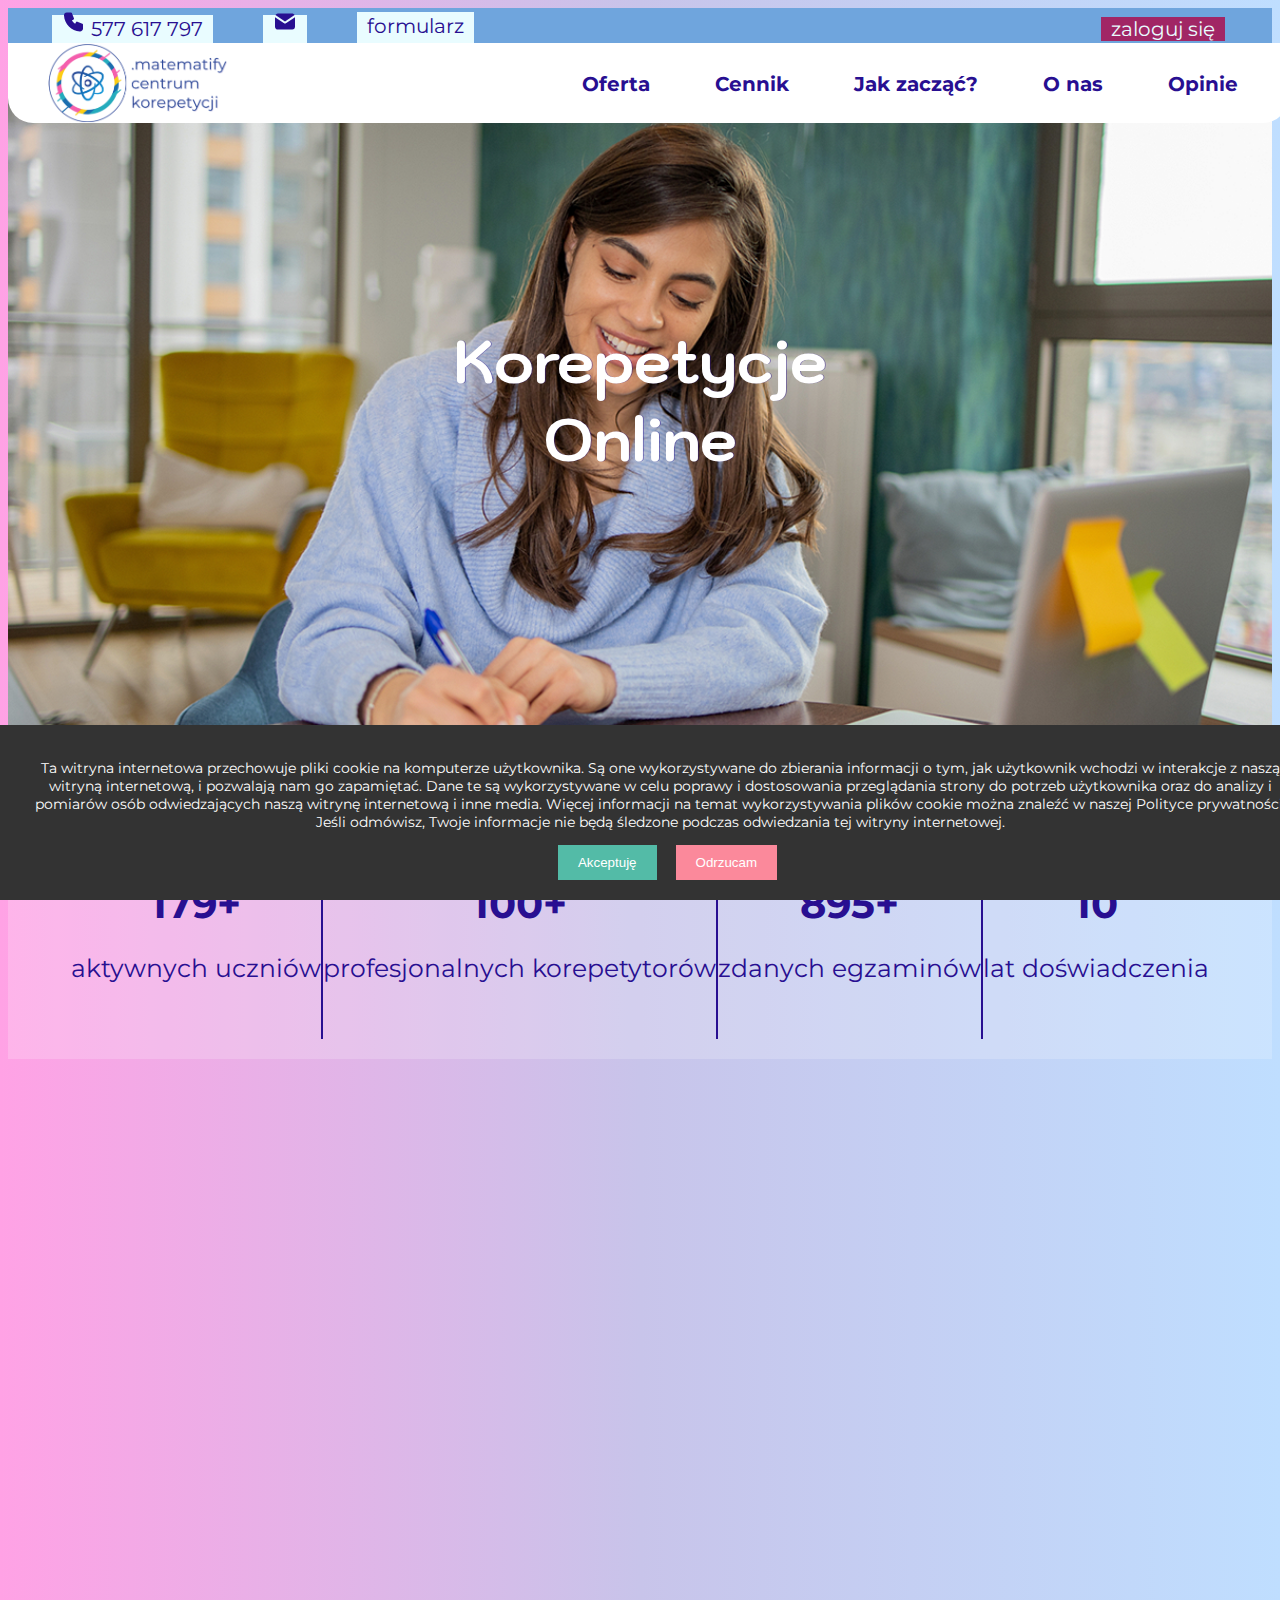
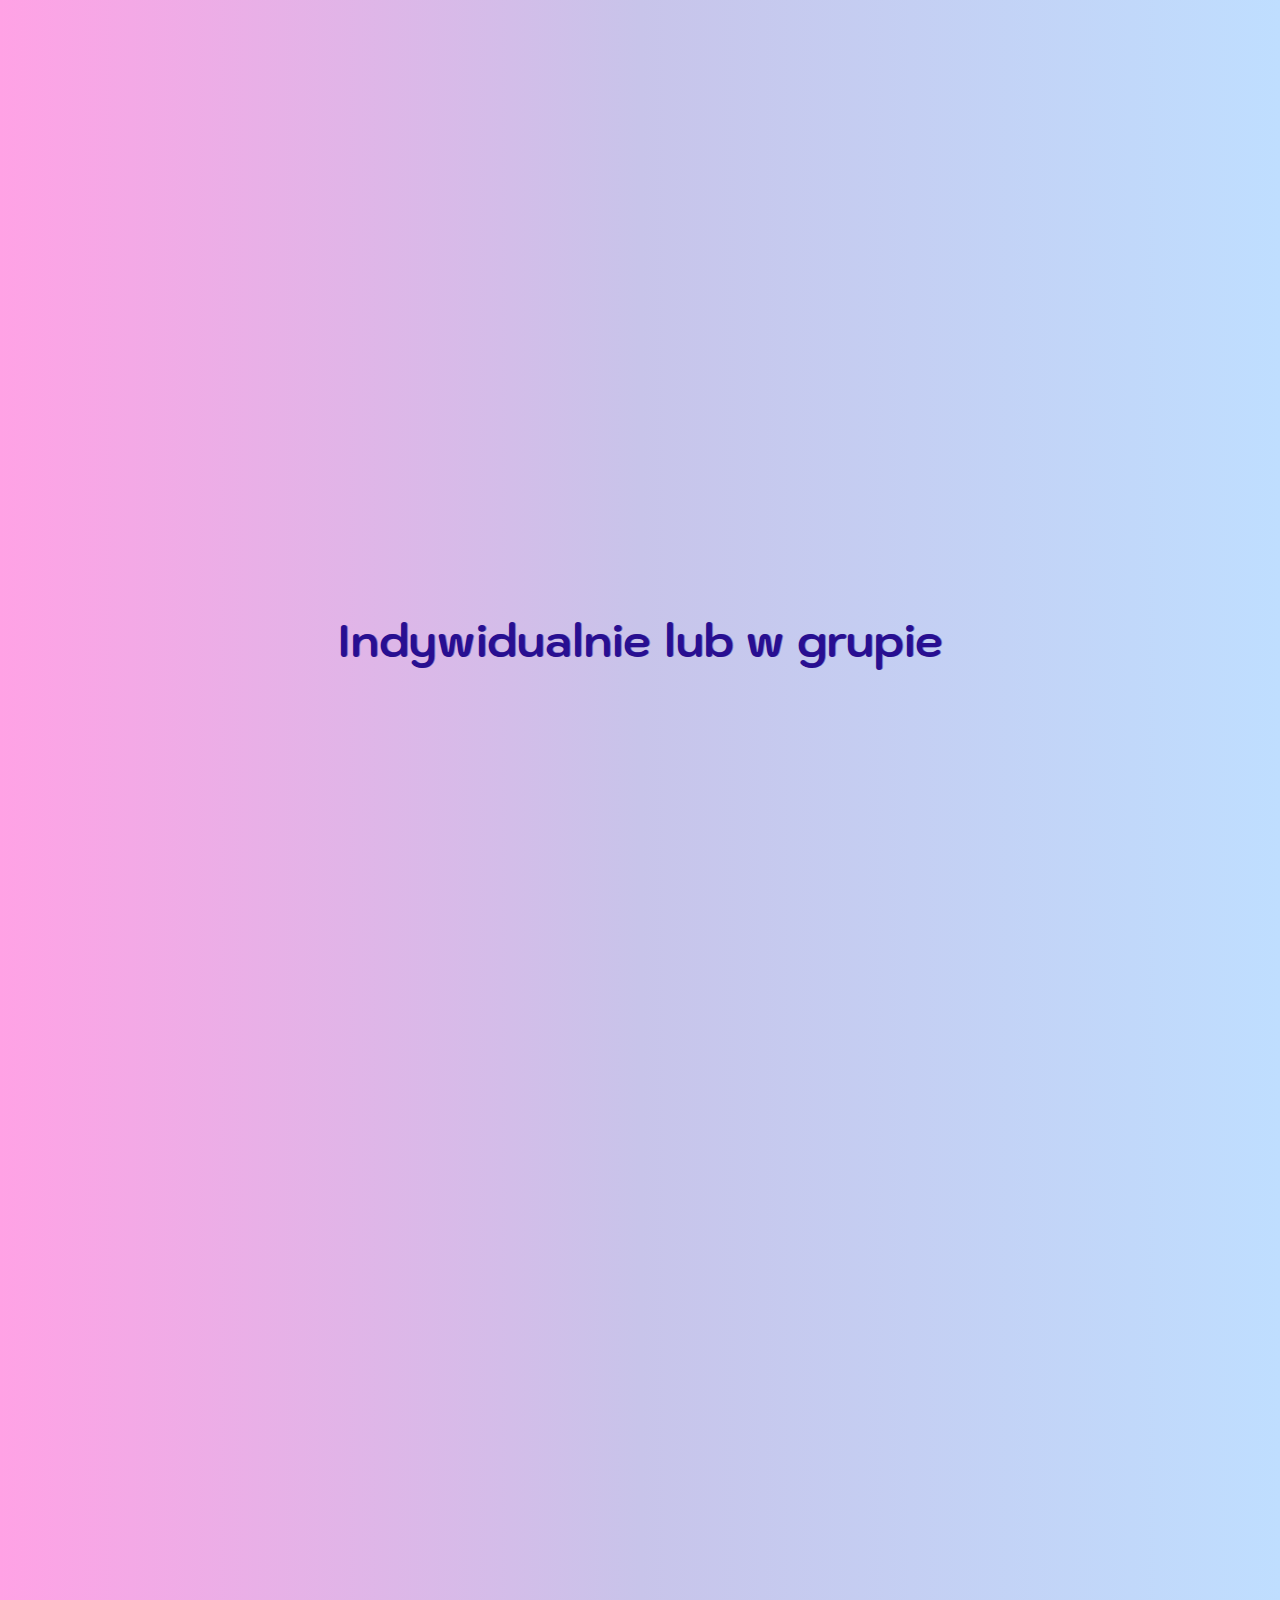
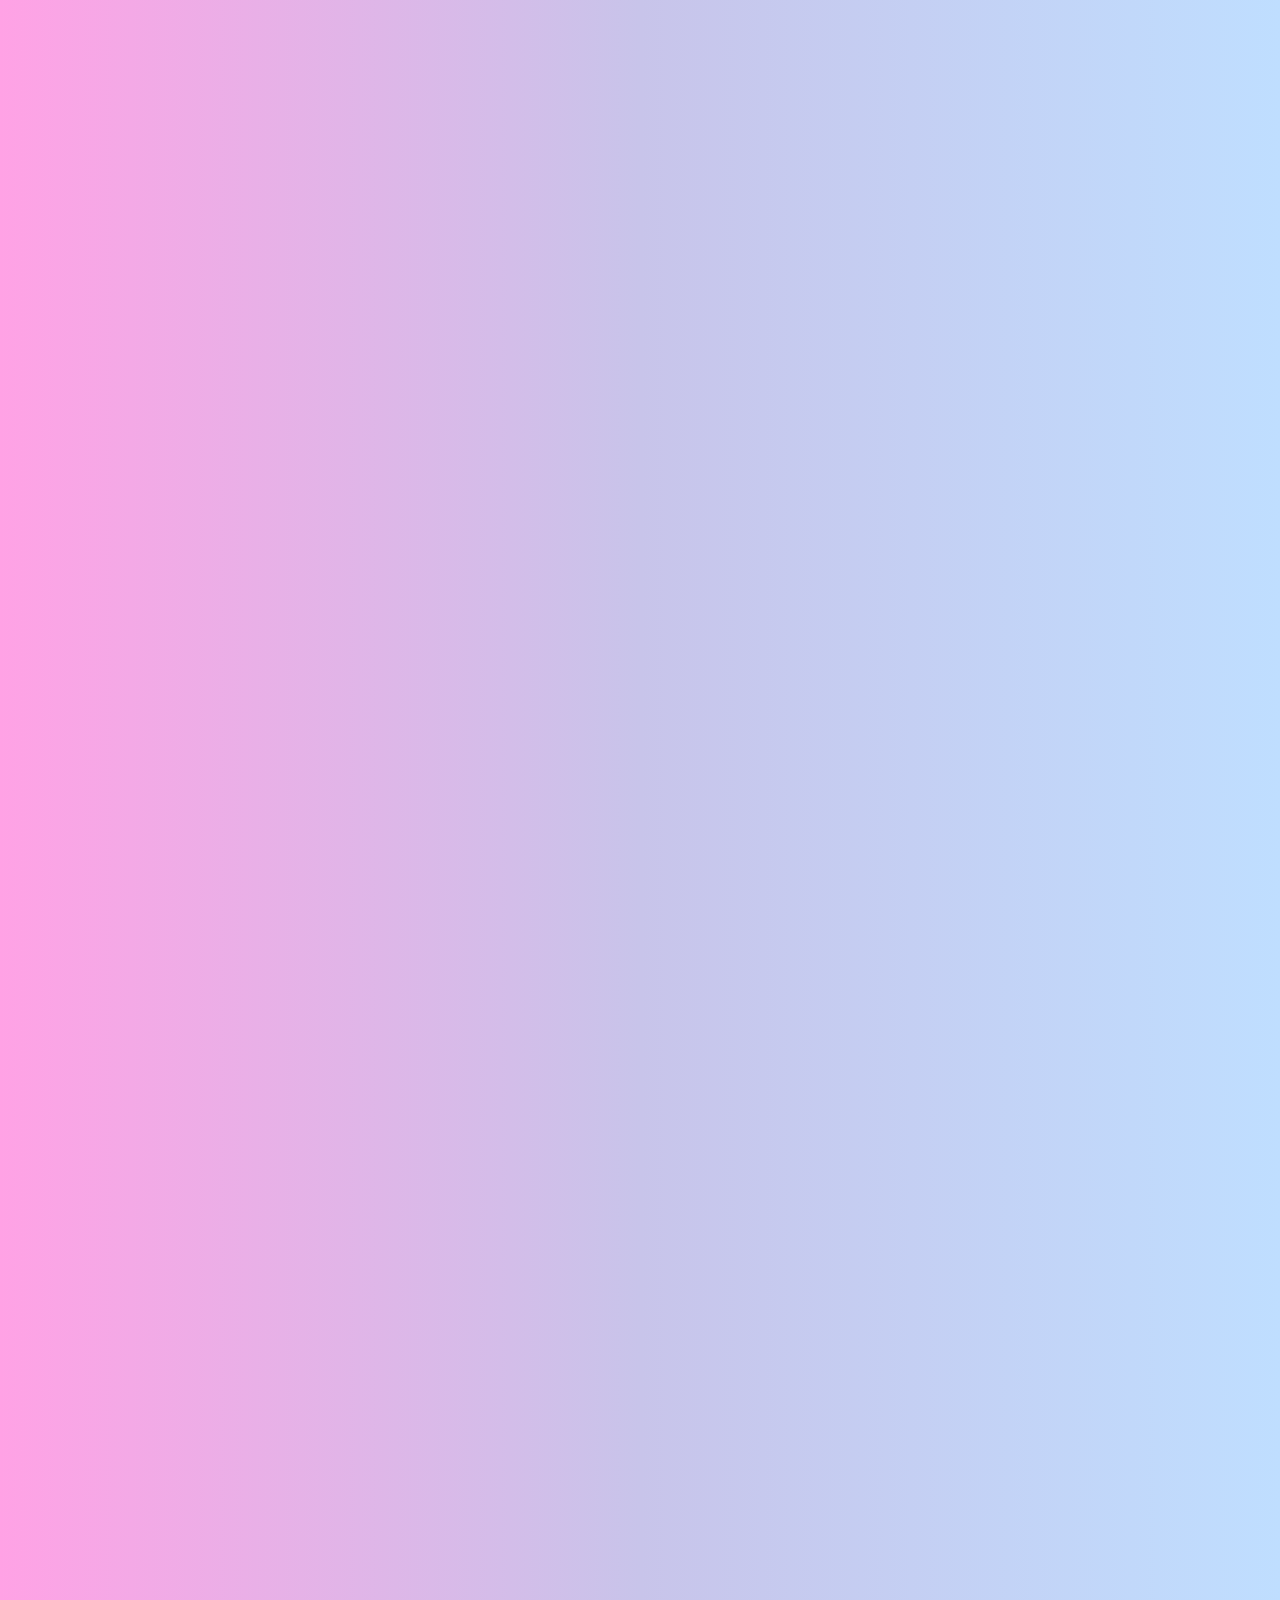
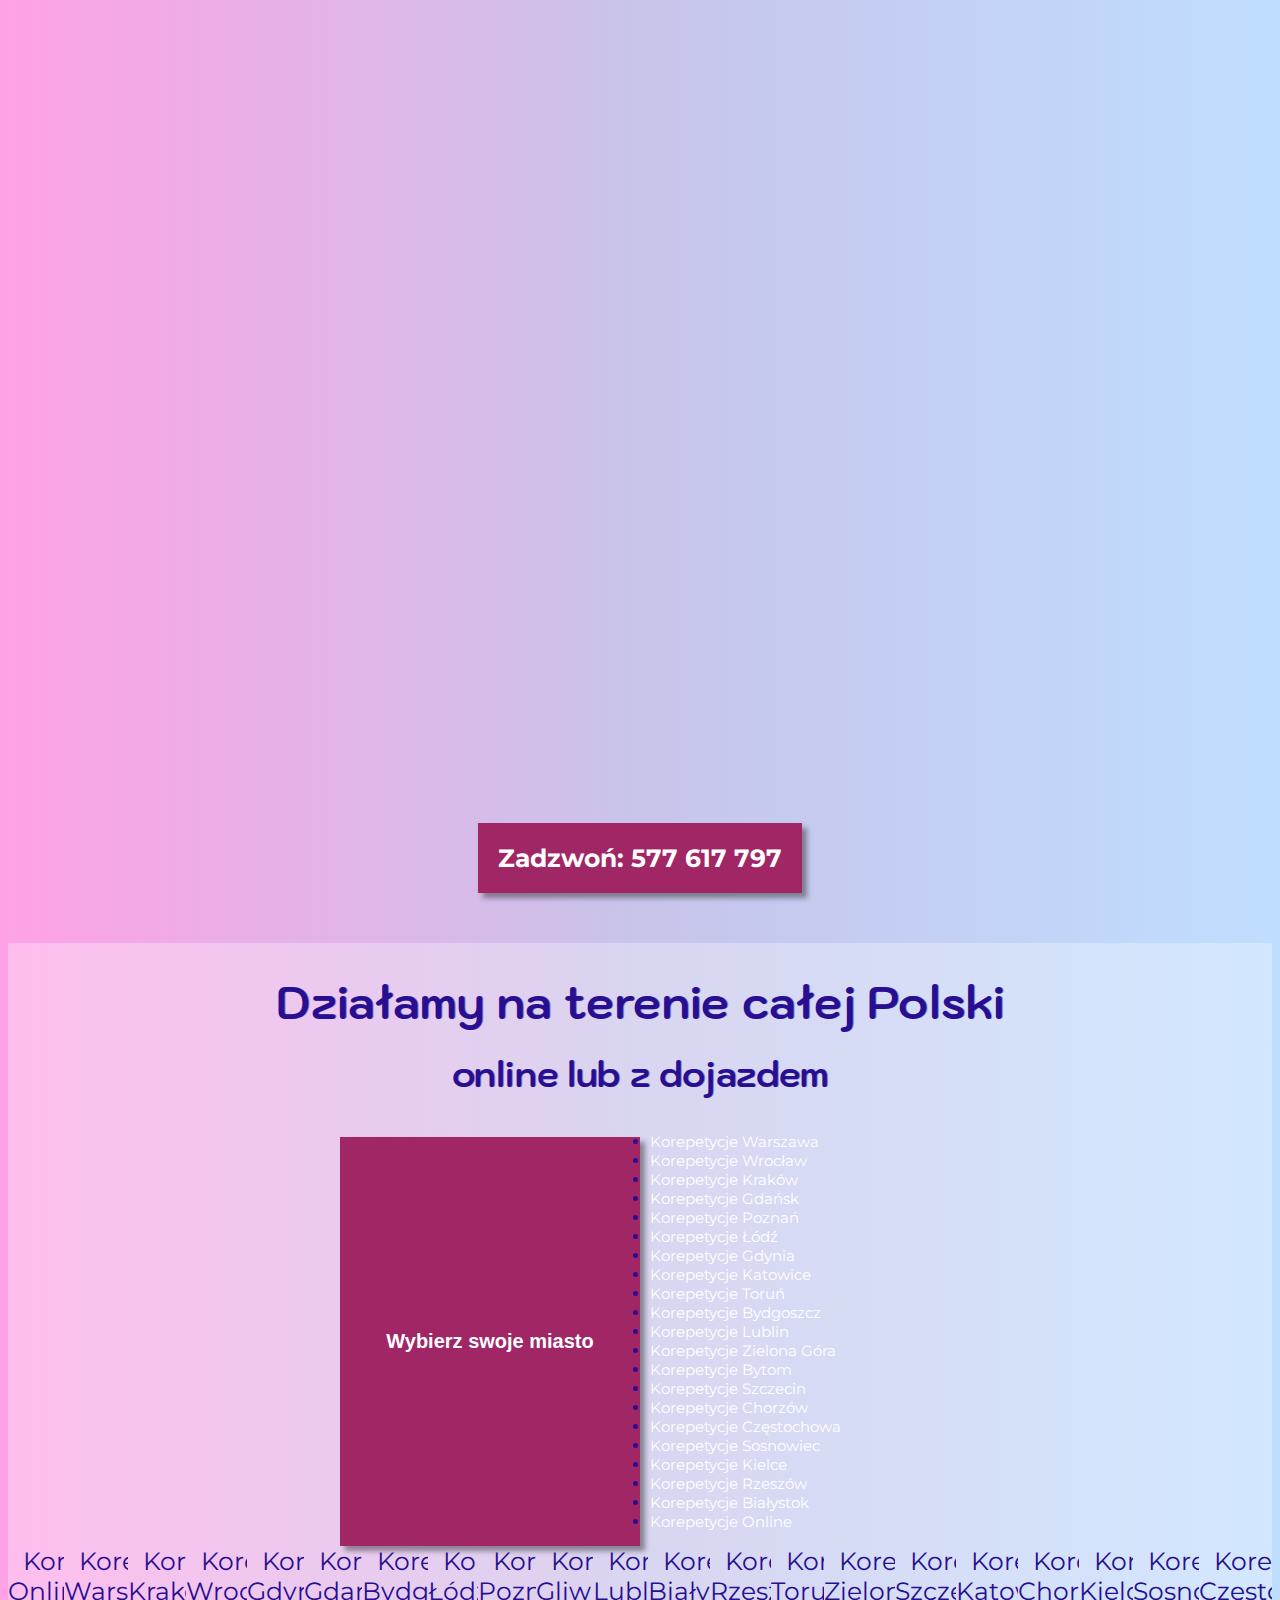
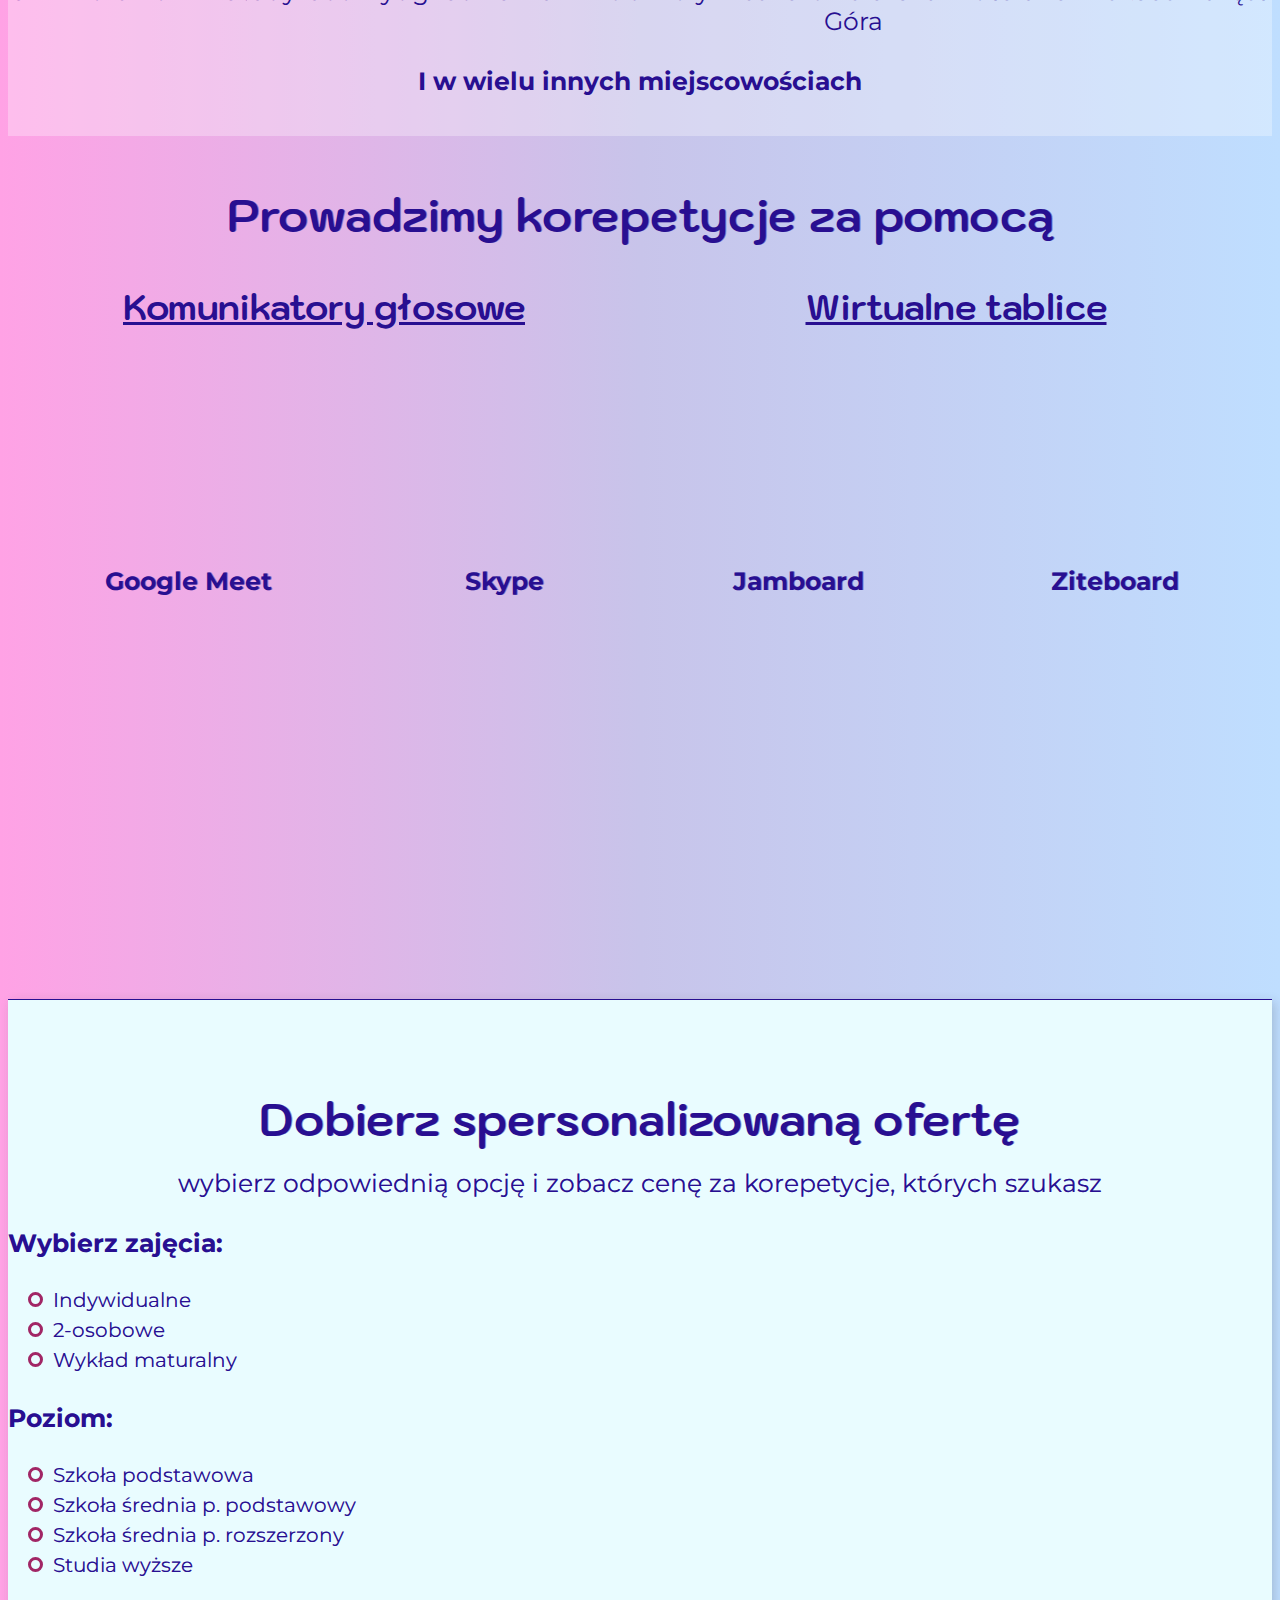
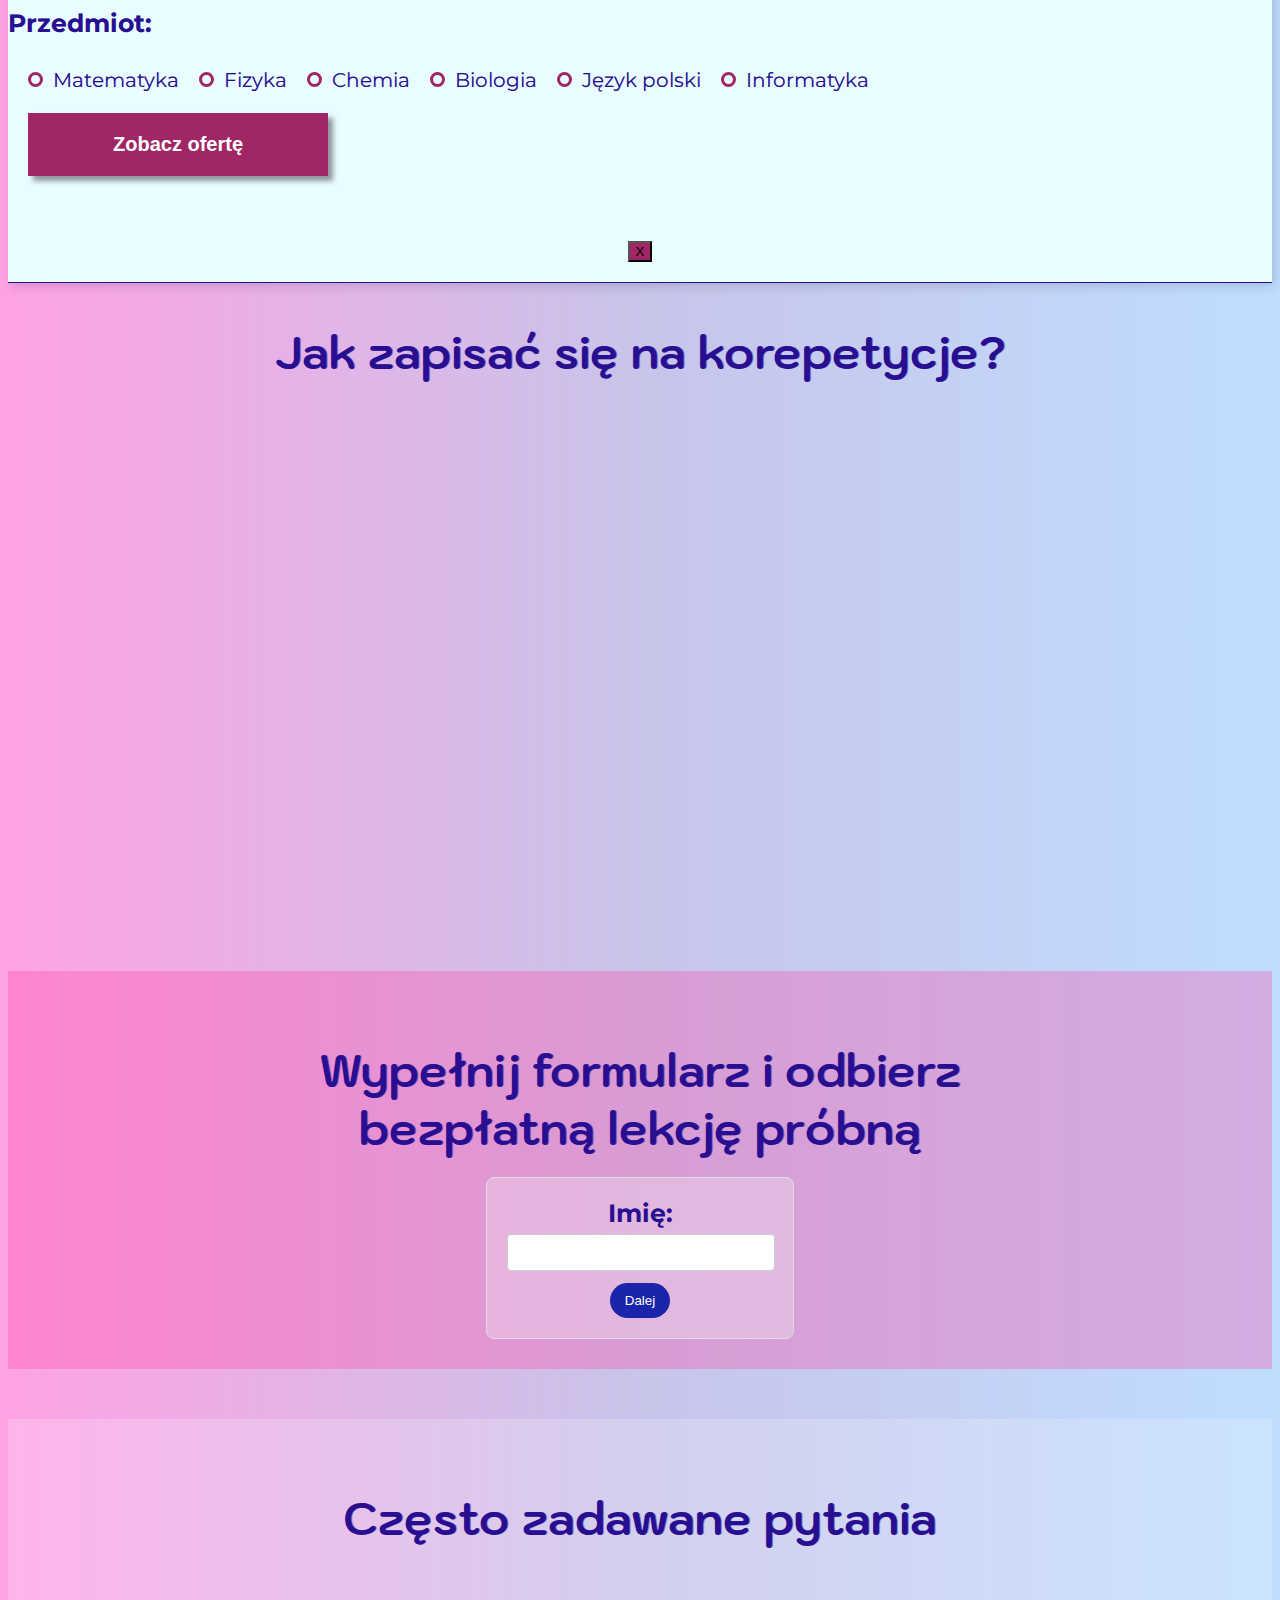
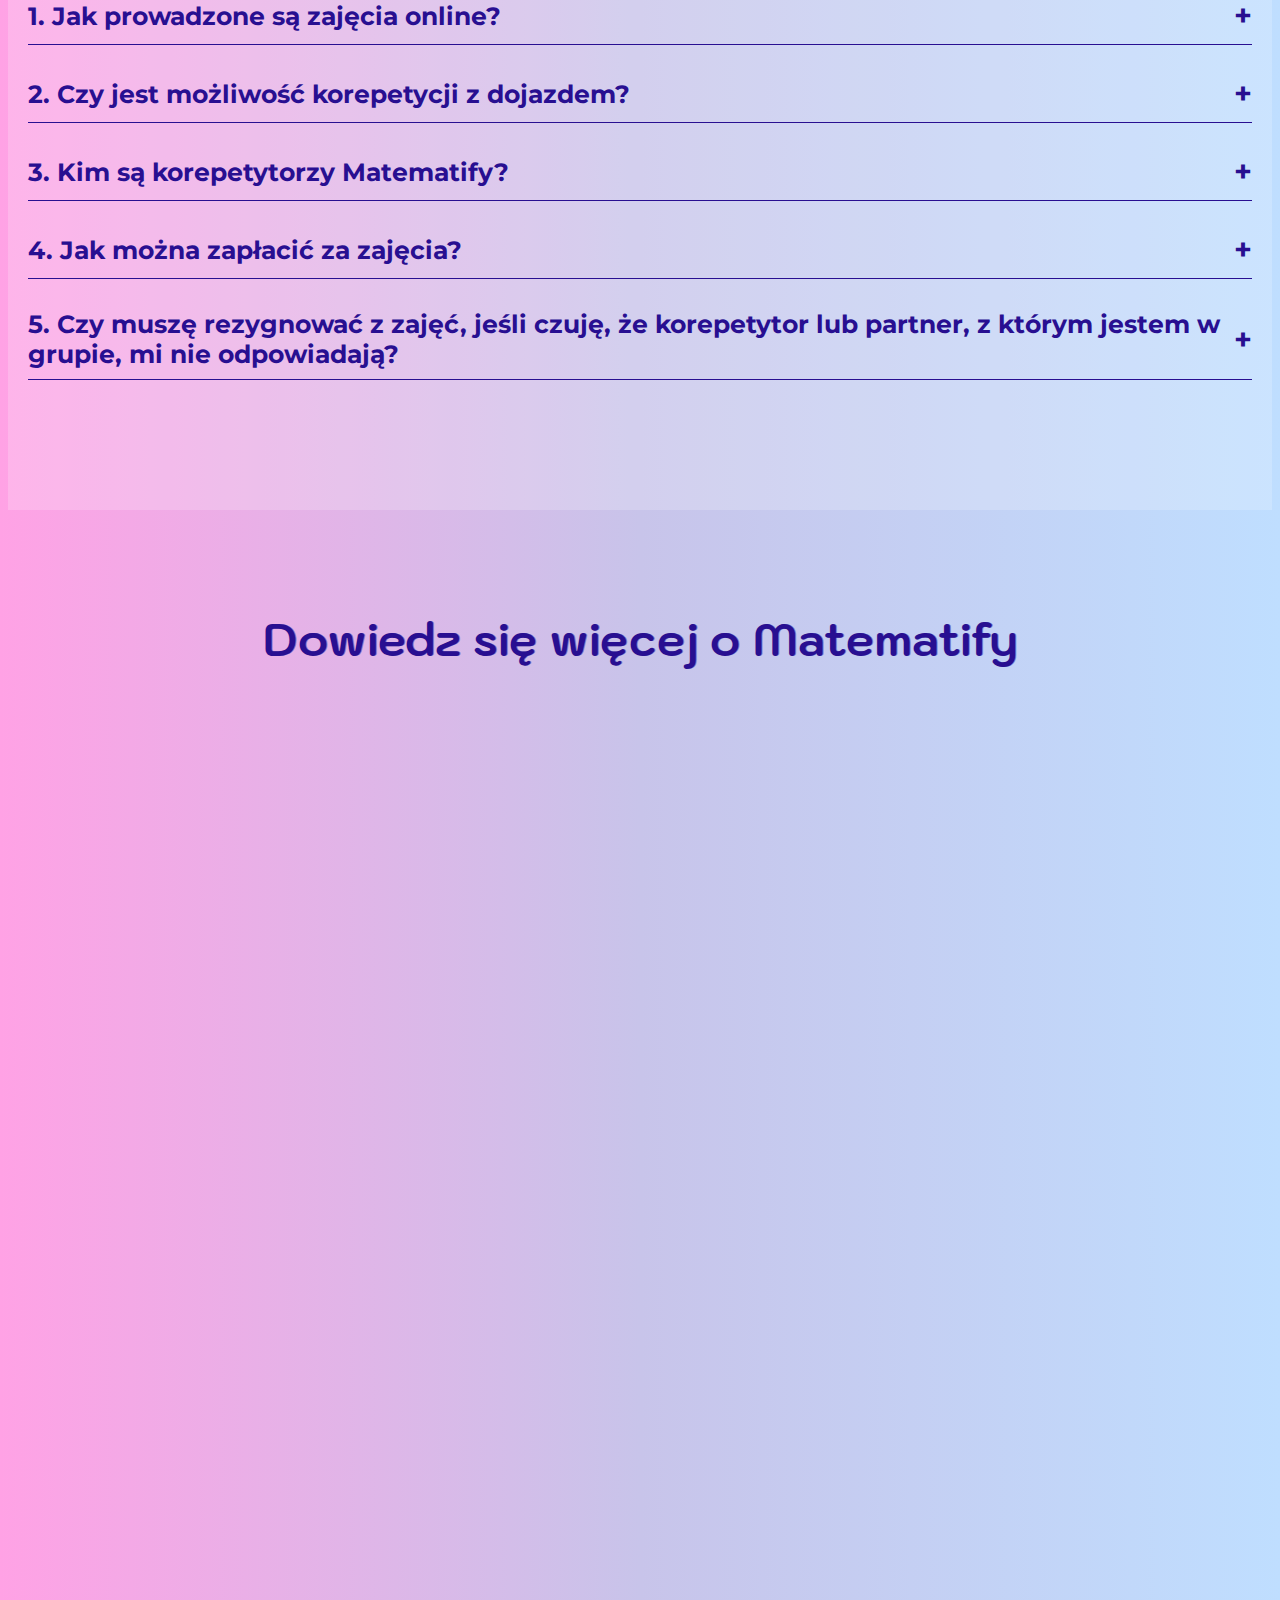
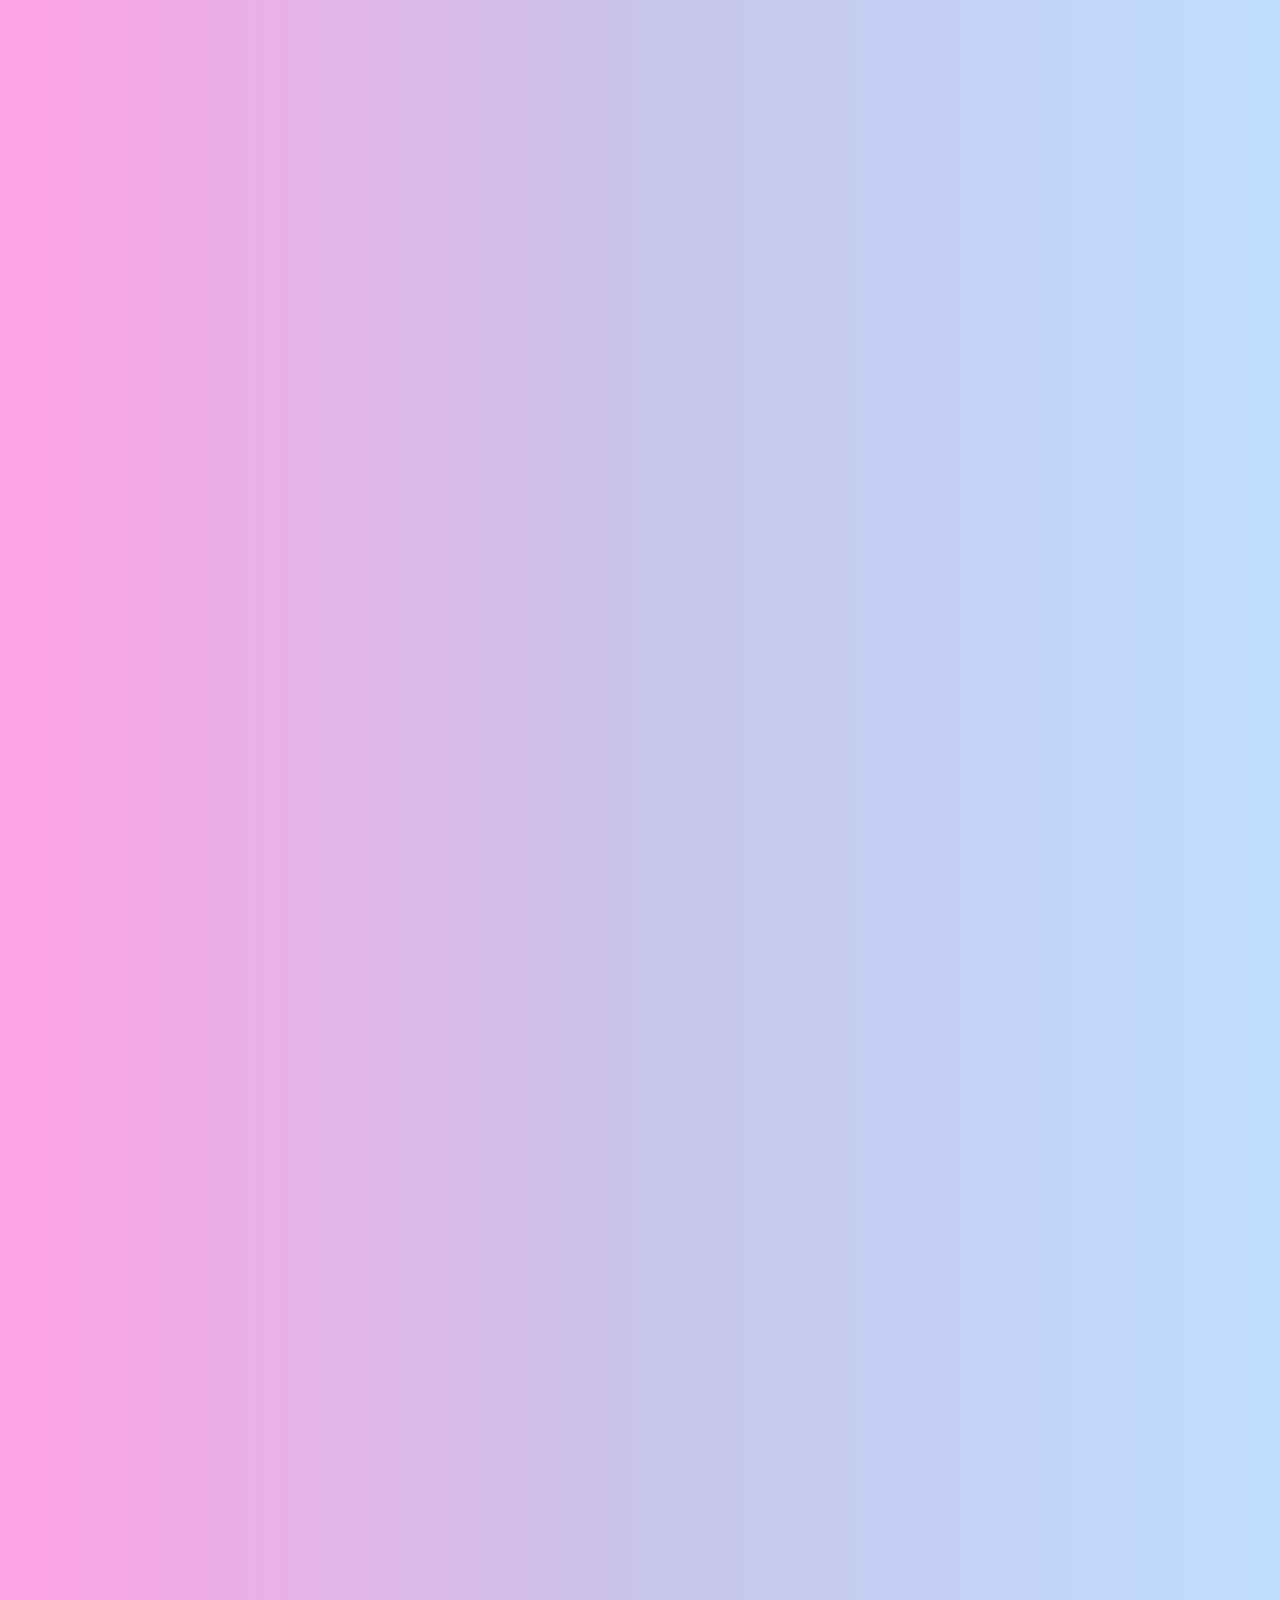
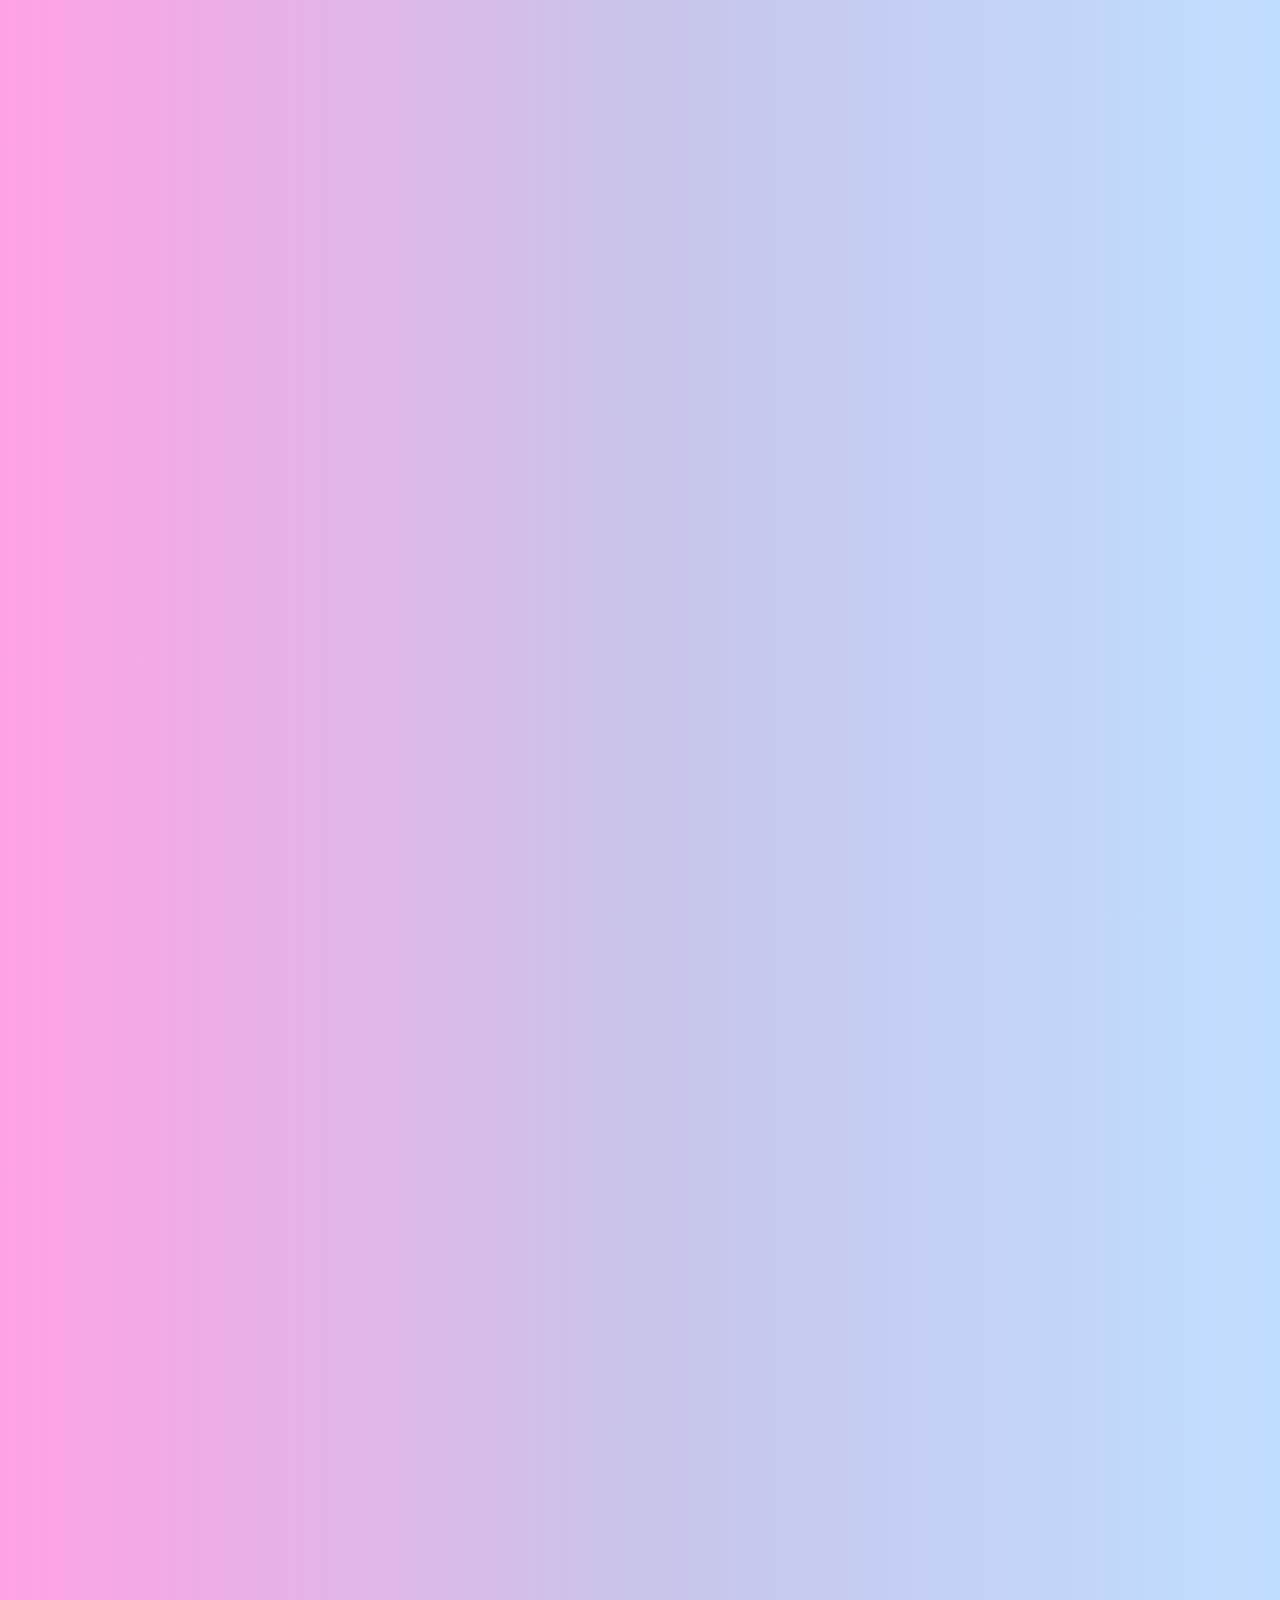
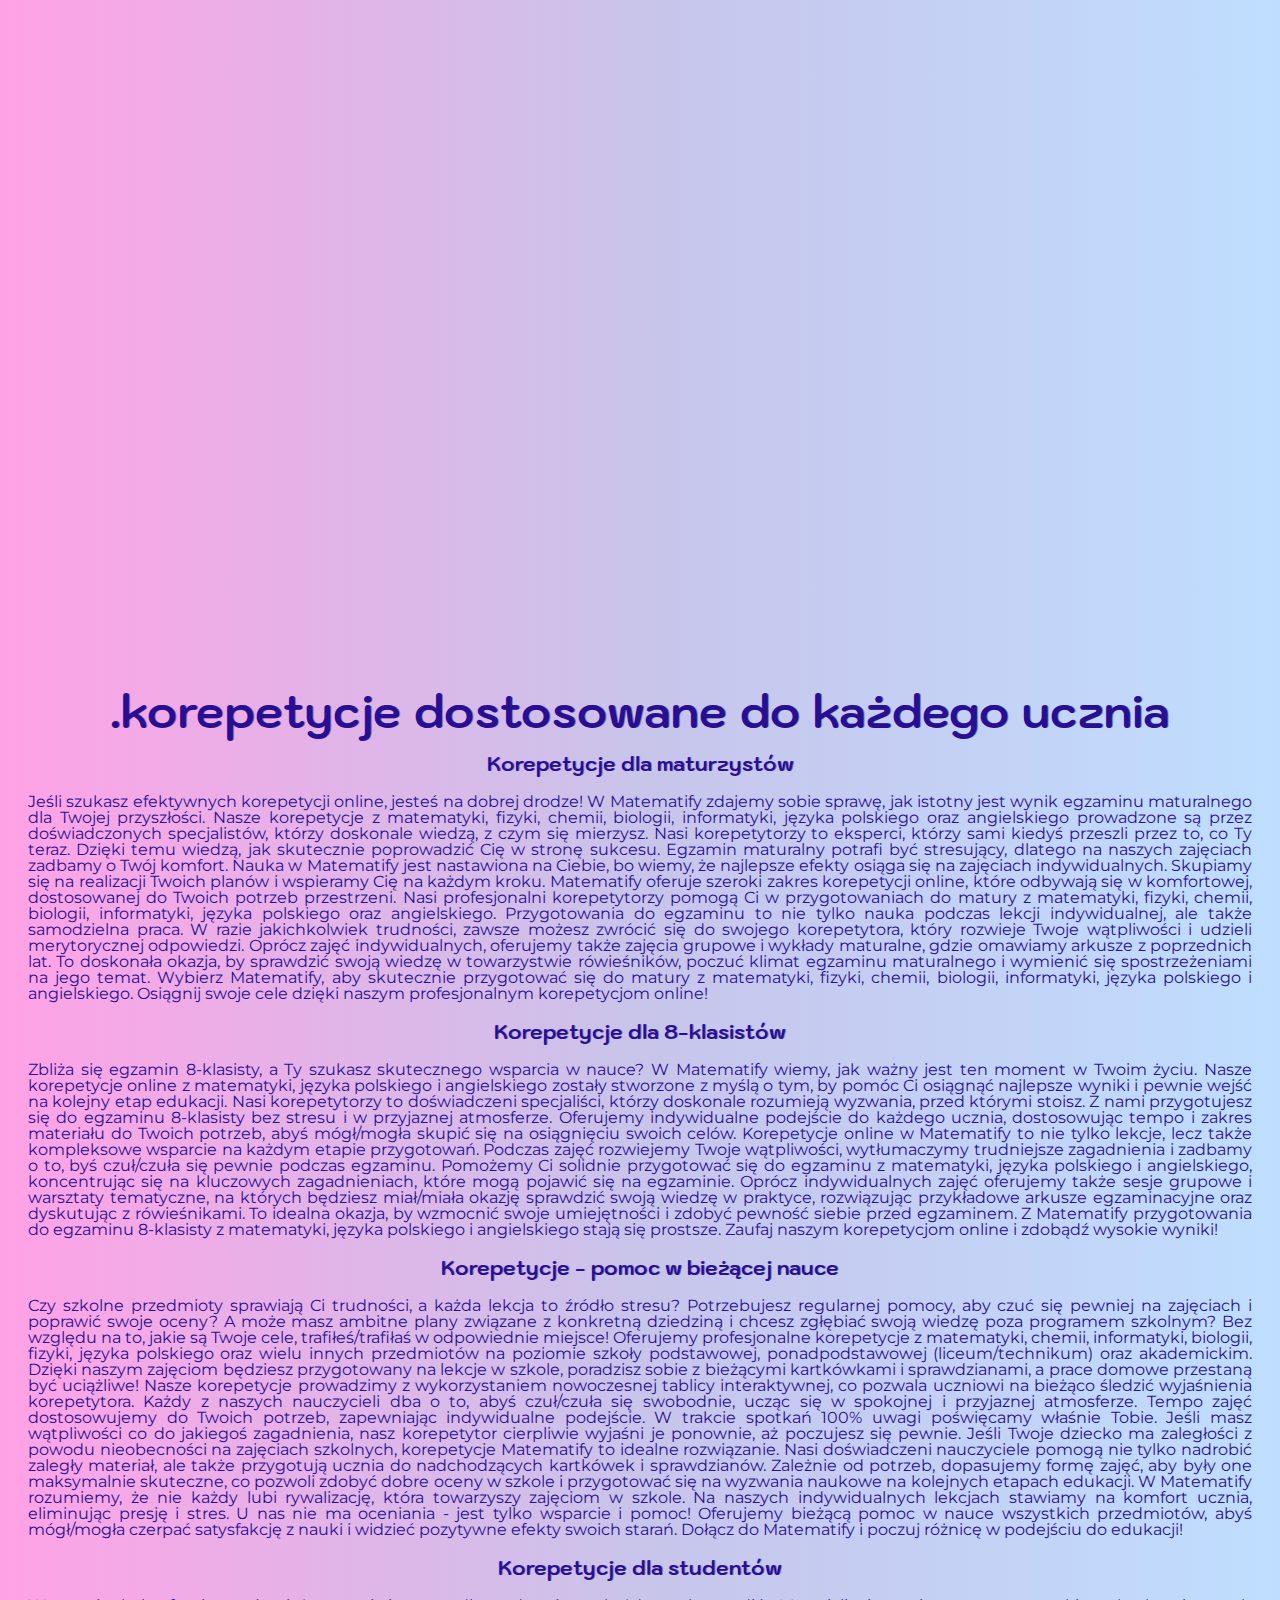
==== commit 553136f2: "jkaf" ====
--- a/index.html
+++ b/index.html
@@ -23,8 +23,8 @@
 
 <body>
     <div class="cookie-banner" id="cookie-banner">
-        Ta witryna internetowa przechowuje pliki cookie na komputerze użytkownika. Są one wykorzystywane do zbierania informacji o tym, jak użytkownik wchodzi w interakcje z naszą witryną internetową, i pozwalają nam go zapamiętać. Dane te są wykorzystywane w celu poprawy i dostosowania przeglądania strony do potrzeb użytkownika oraz do analizy i pomiarów osób odwiedzających naszą witrynę internetową i inne media. Więcej informacji na temat wykorzystywania plików cookie można znaleźć w naszej Polityce prywatności.
-Jeśli odmówisz, Twoje informacje nie będą śledzone podczas odwiedzania tej witryny internetowej. Pojedynczy plik cookie zostanie użyty w przeglądarce, aby zapamiętać to ustawienie.
+       <p>Ta witryna internetowa przechowuje pliki cookie na komputerze użytkownika. Są one wykorzystywane do zbierania informacji o tym, jak użytkownik wchodzi w interakcje z naszą witryną internetową, i pozwalają nam go zapamiętać. Dane te są wykorzystywane w celu poprawy i dostosowania przeglądania strony do potrzeb użytkownika oraz do analizy i pomiarów osób odwiedzających naszą witrynę internetową i inne media. Więcej informacji na temat wykorzystywania plików cookie można znaleźć w naszej Polityce prywatności.
+        Jeśli odmówisz, Twoje informacje nie będą śledzone podczas odwiedzania tej witryny internetowej.</p> 
         <button class="accept" id="accept-cookies">Akceptuję</button>
         <button class="decline" id="decline-cookies">Odrzucam</button>
     </div>
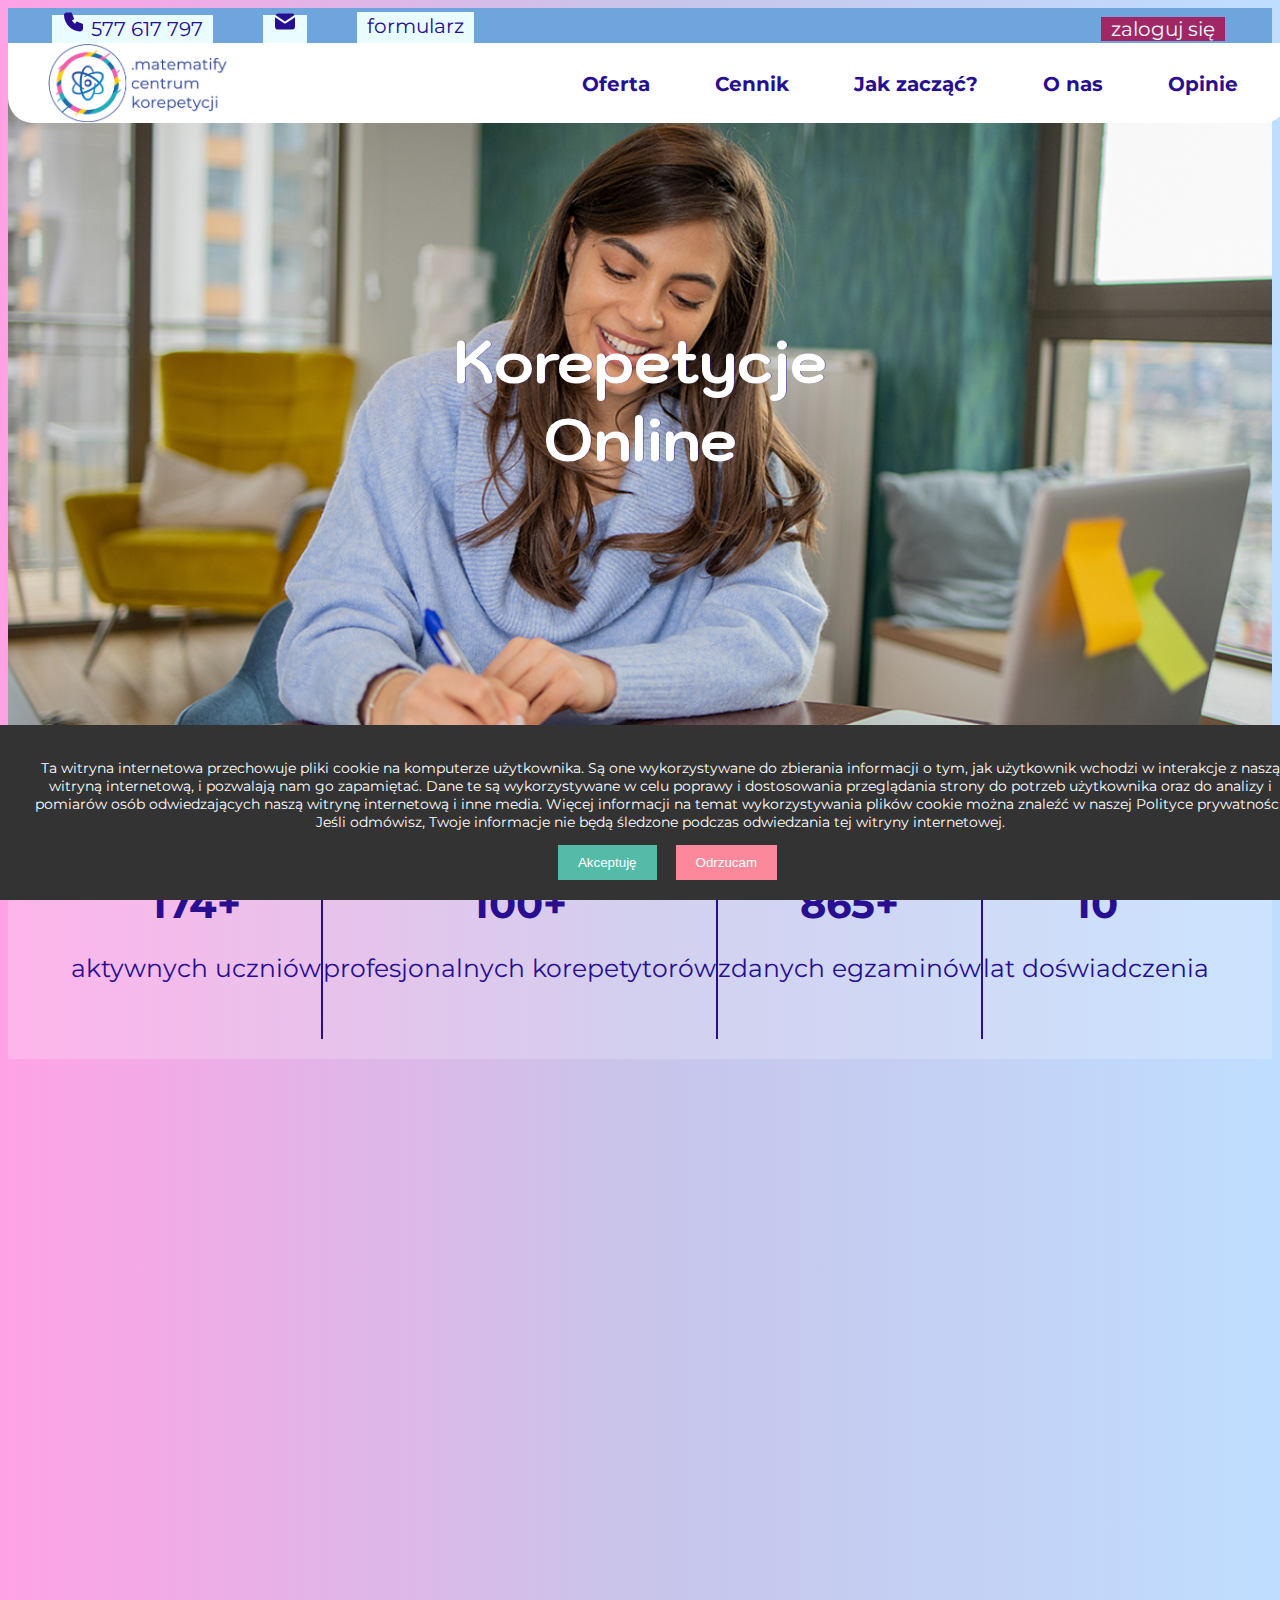
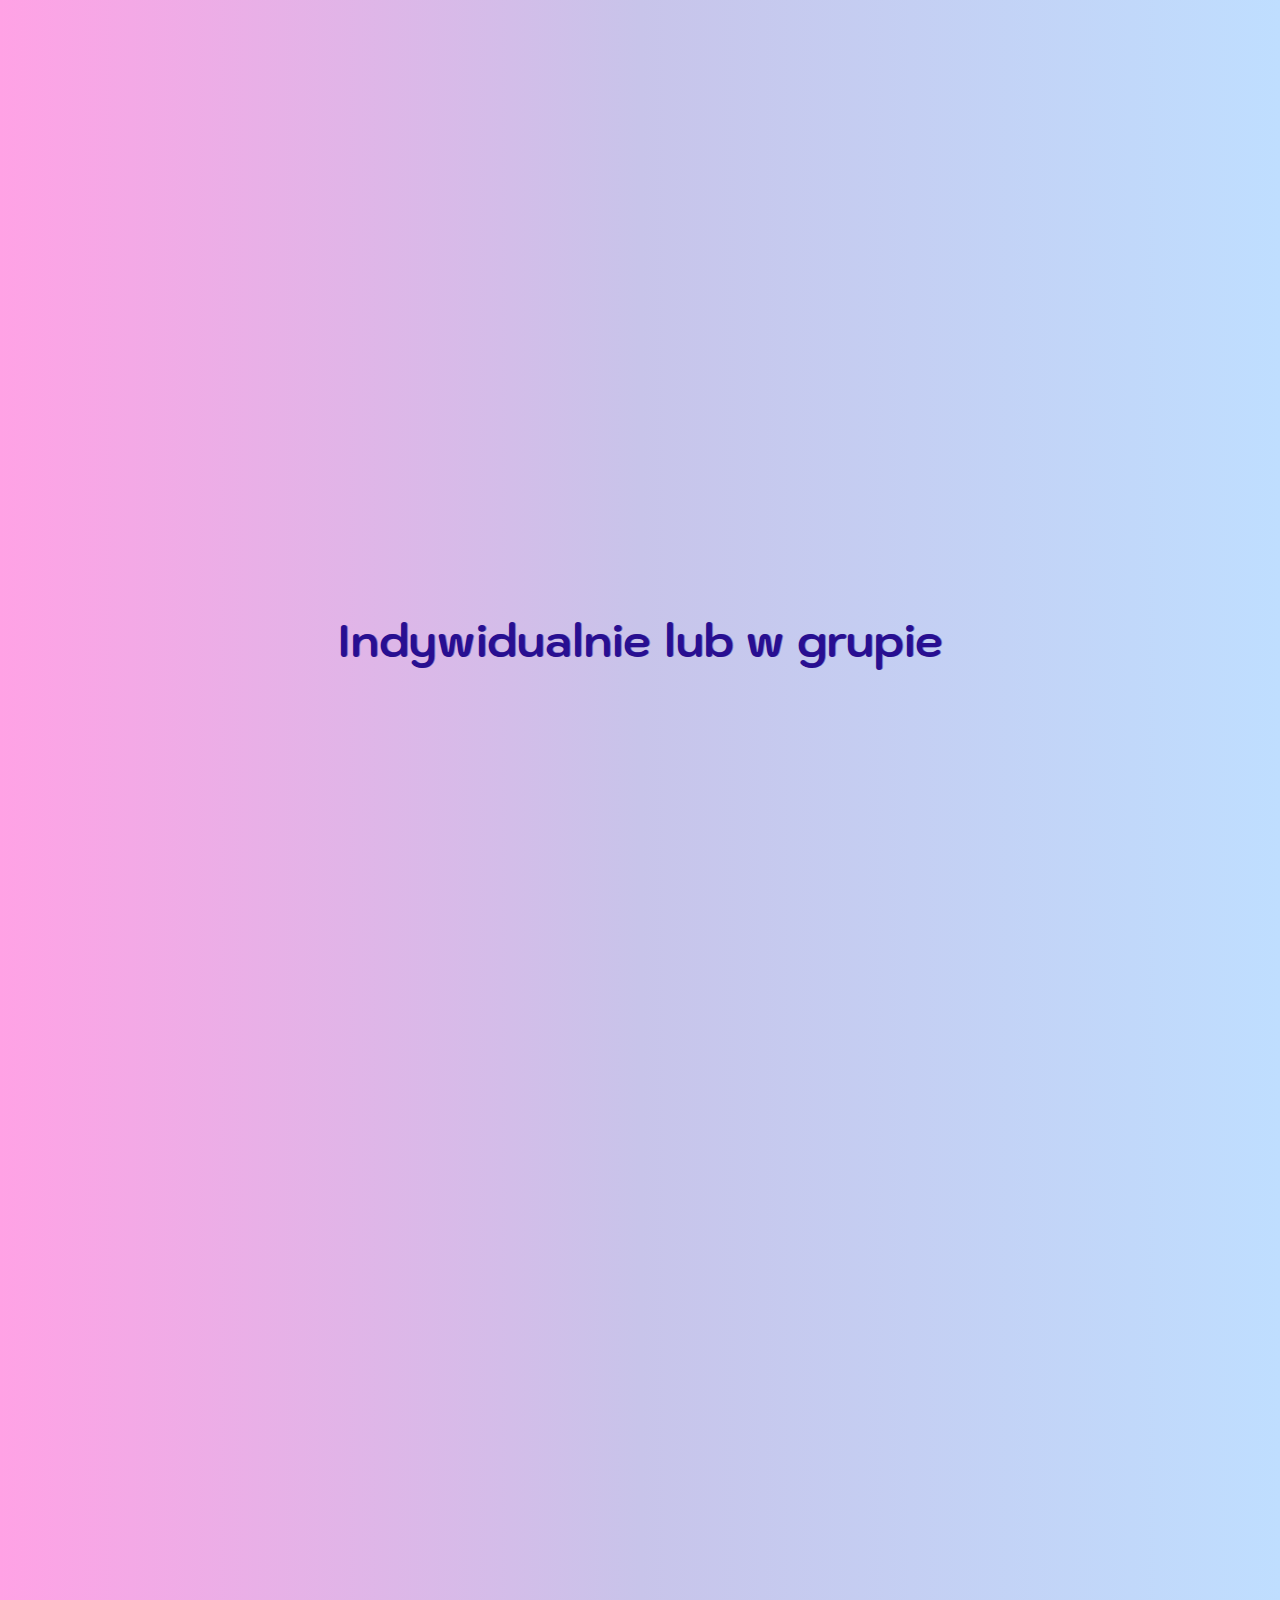
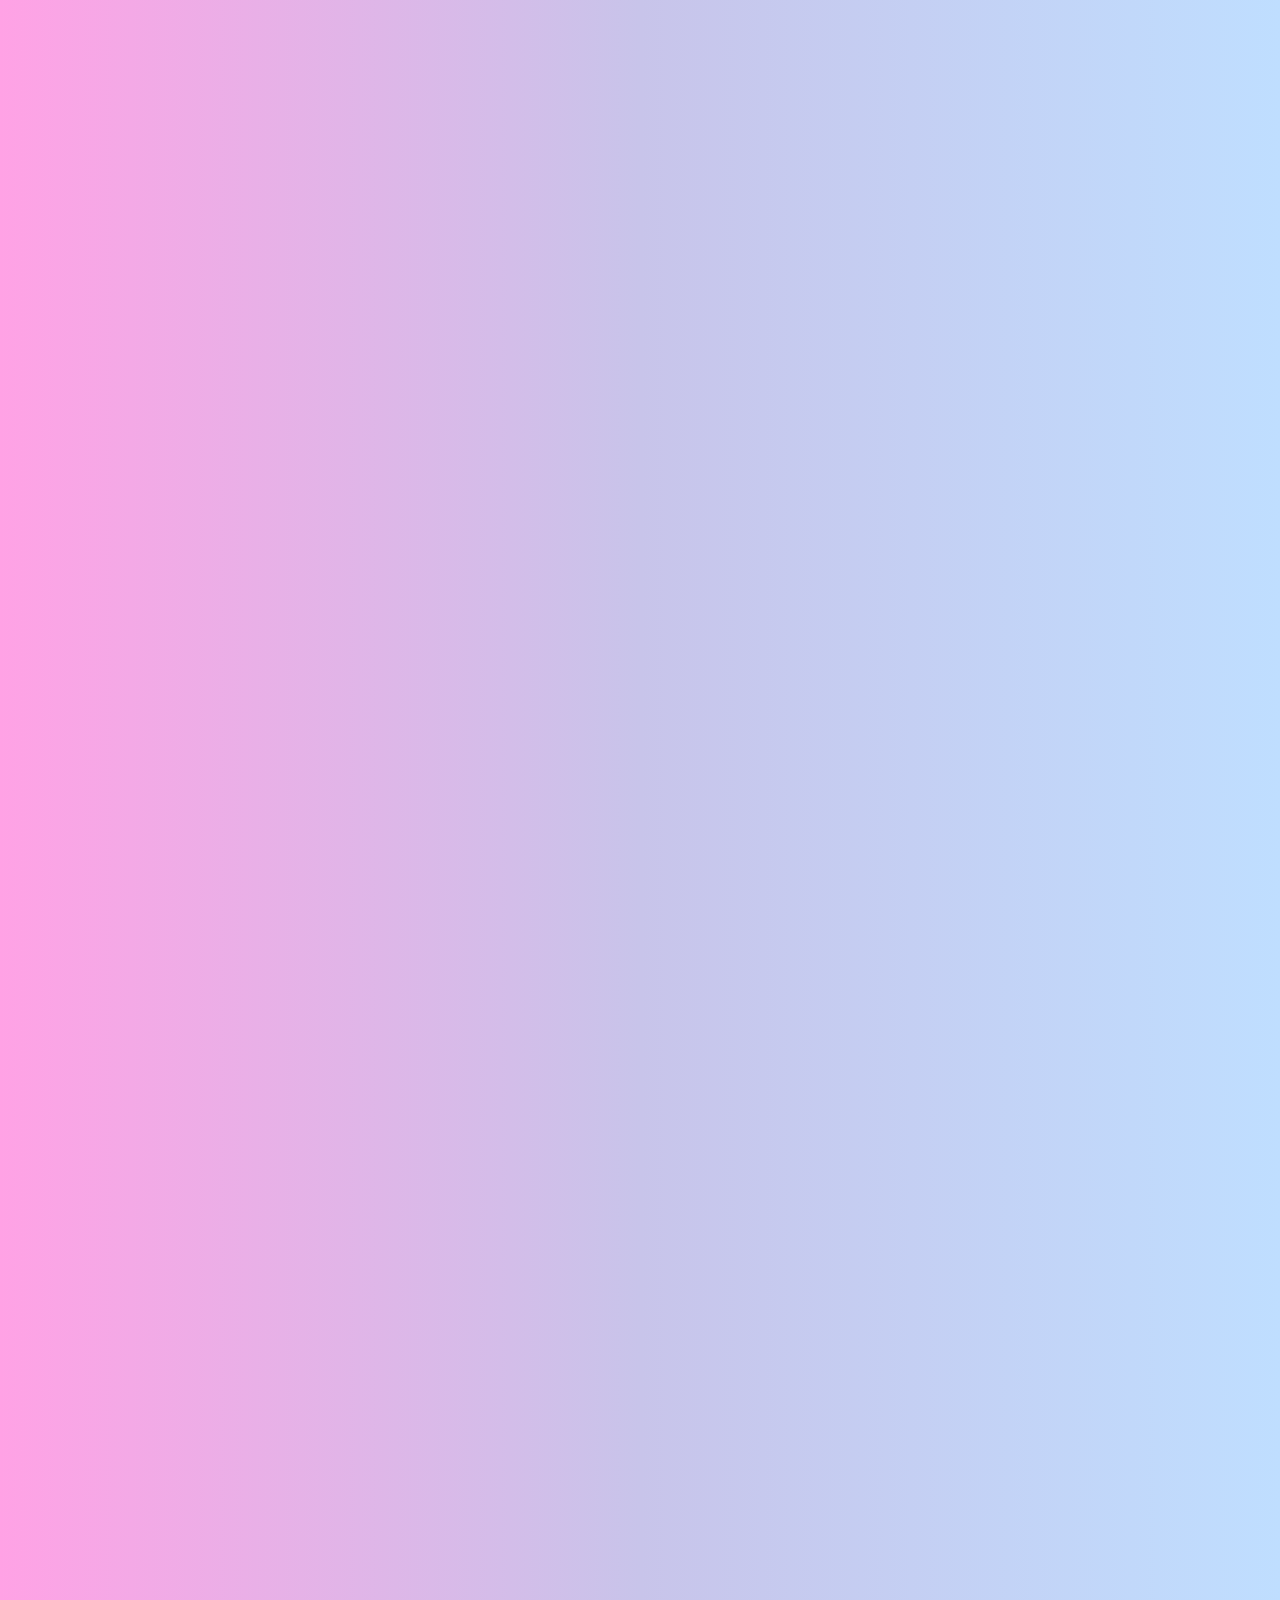
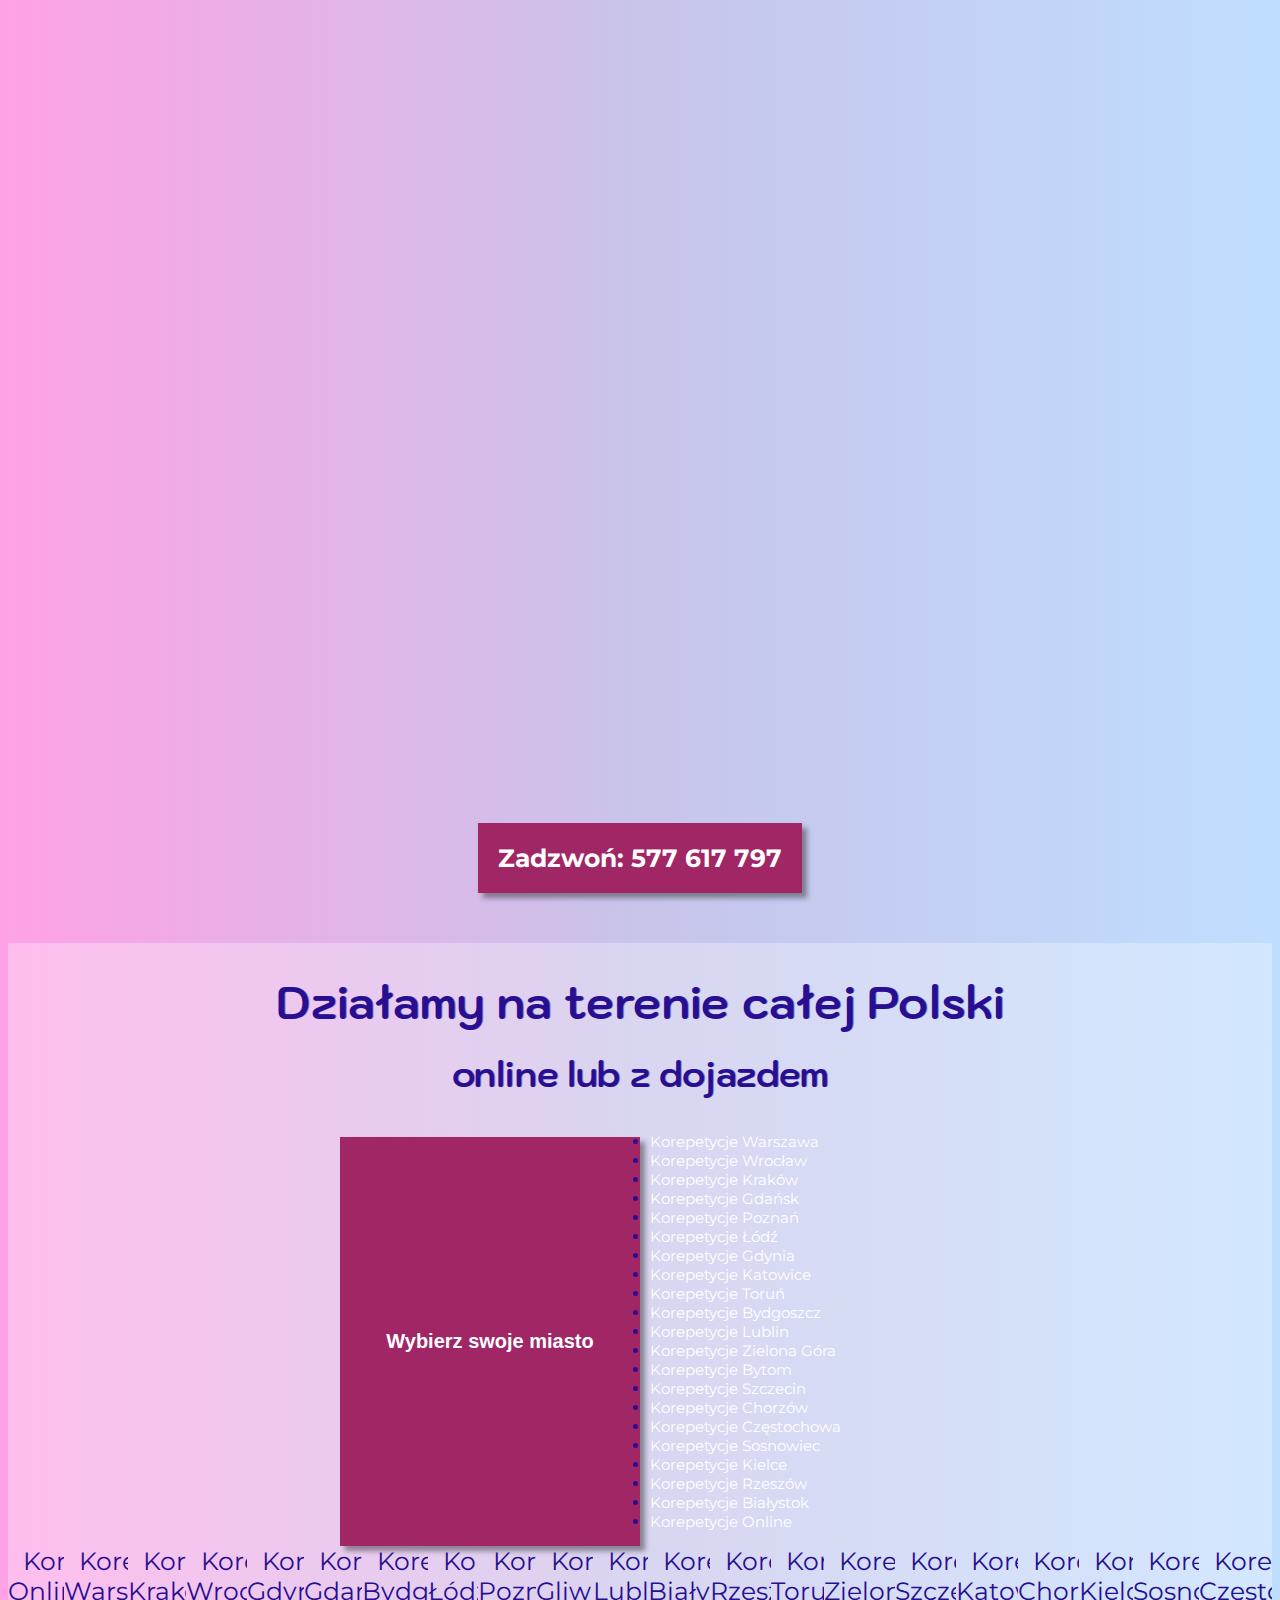
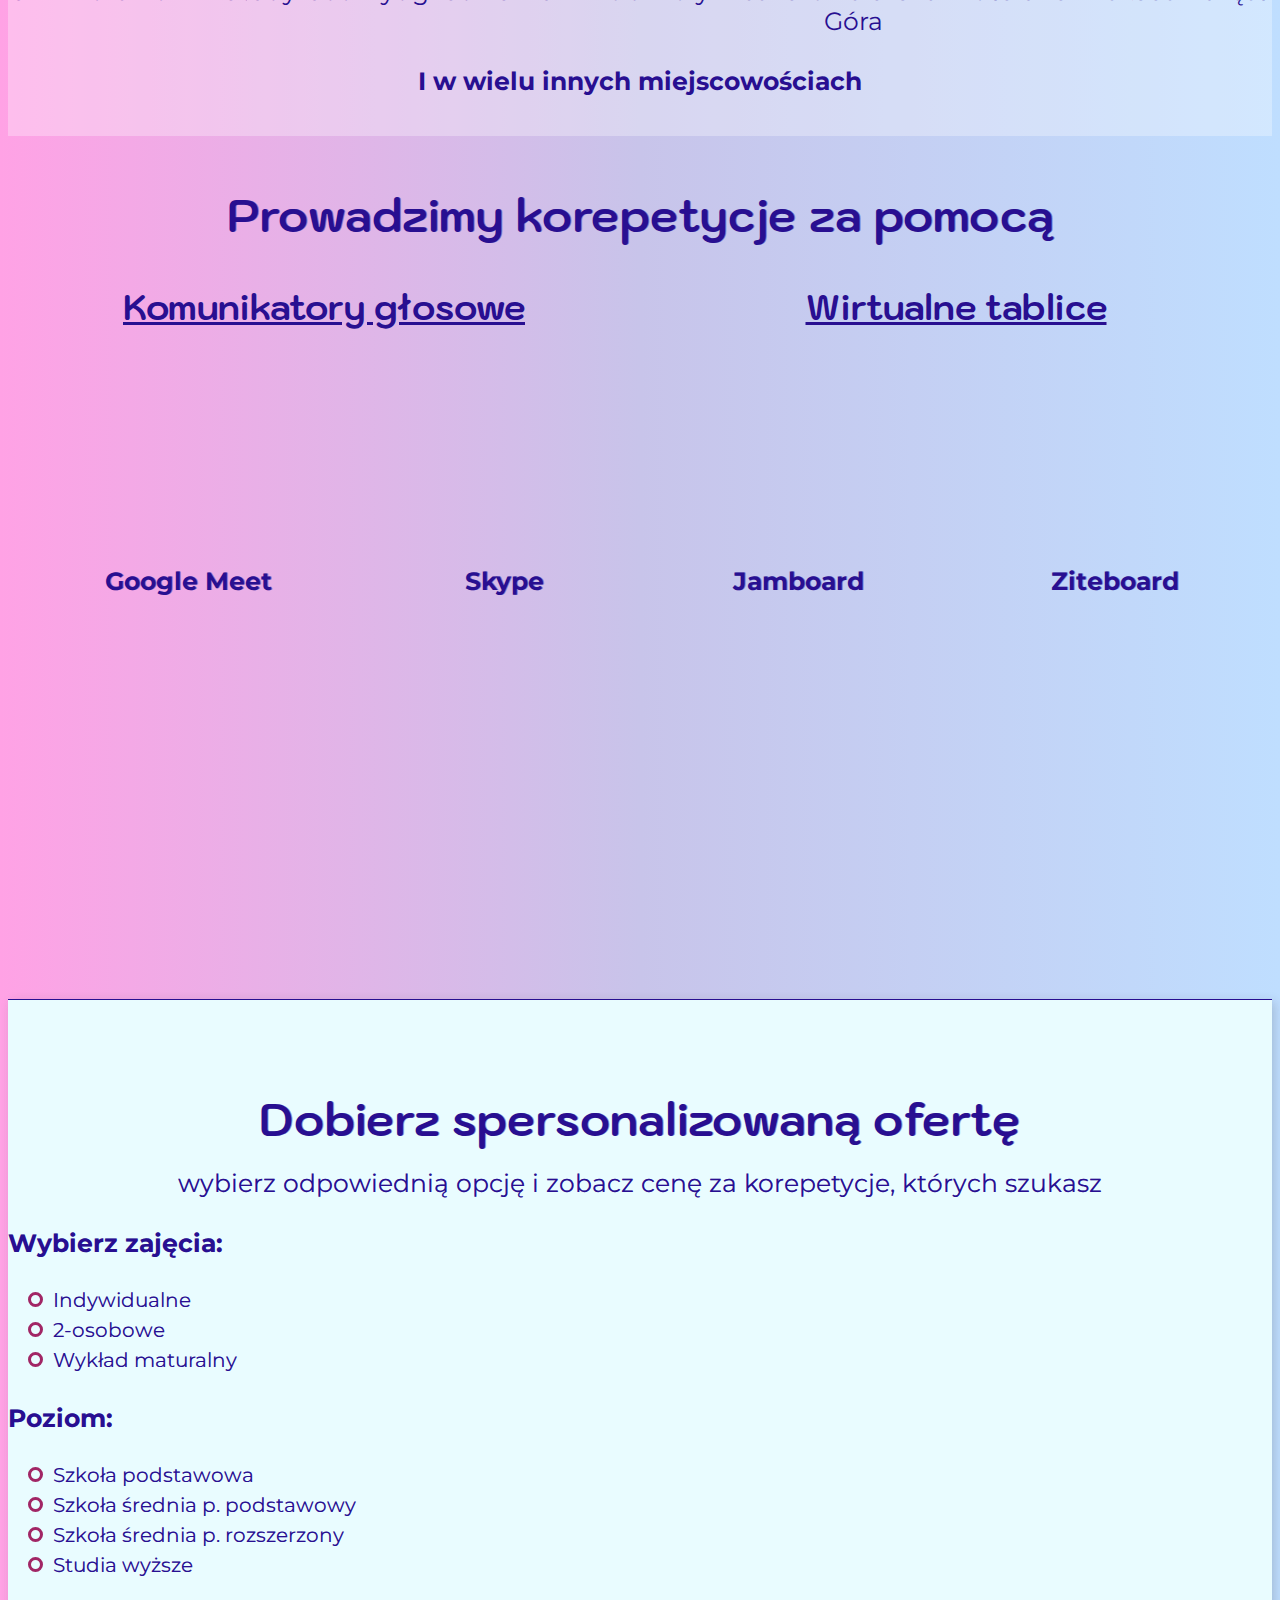
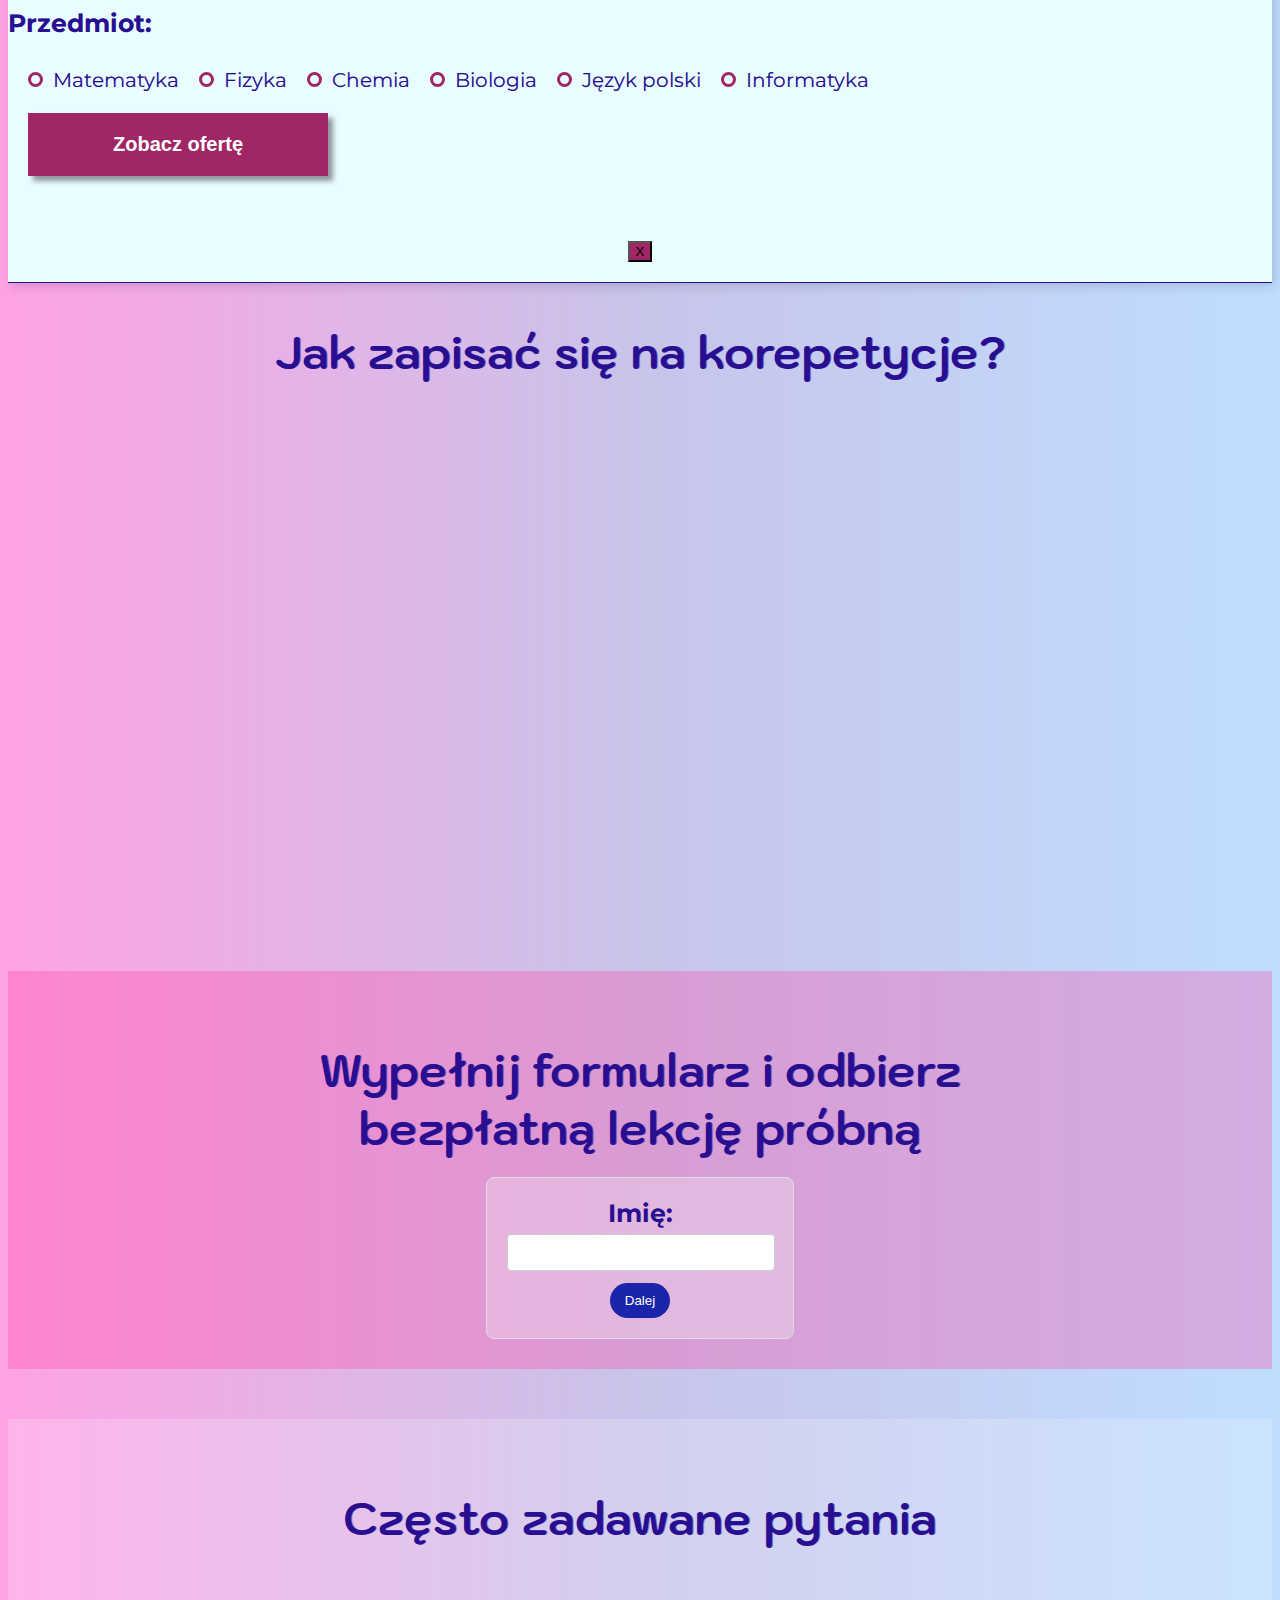
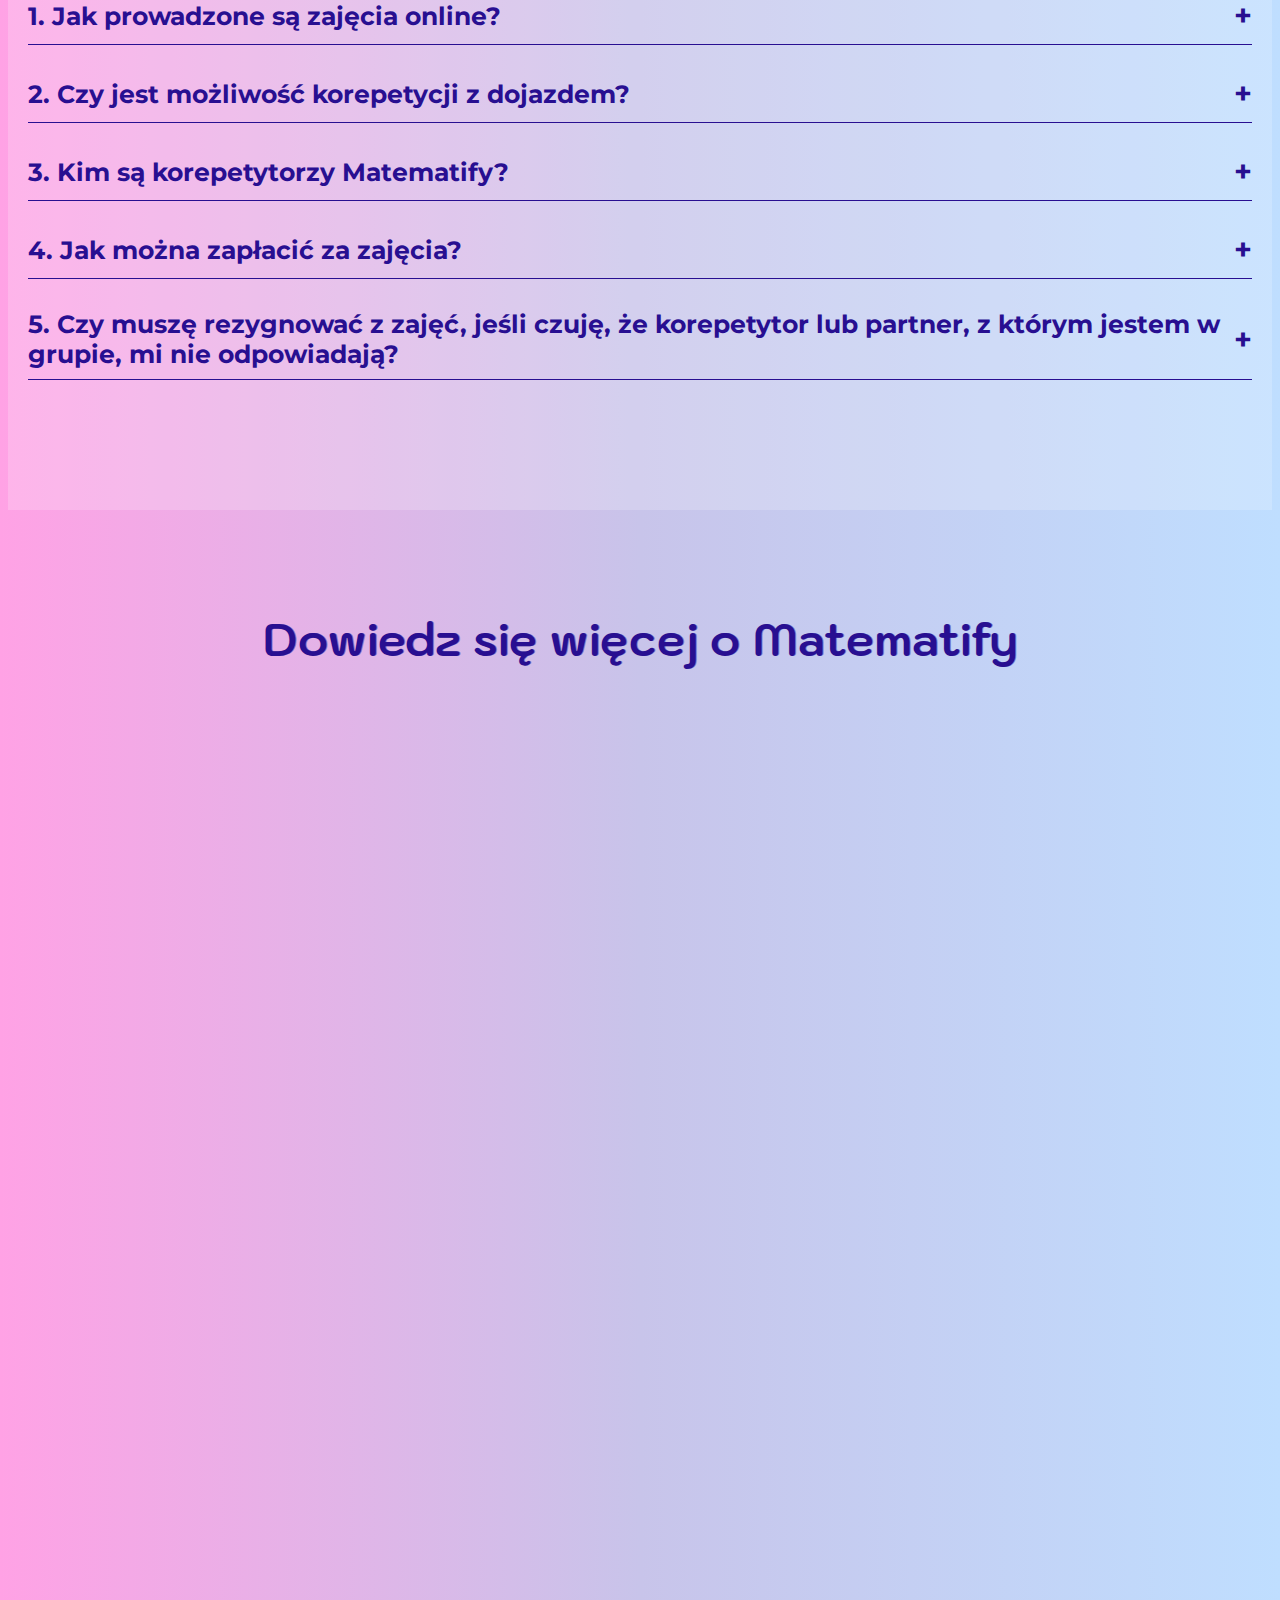
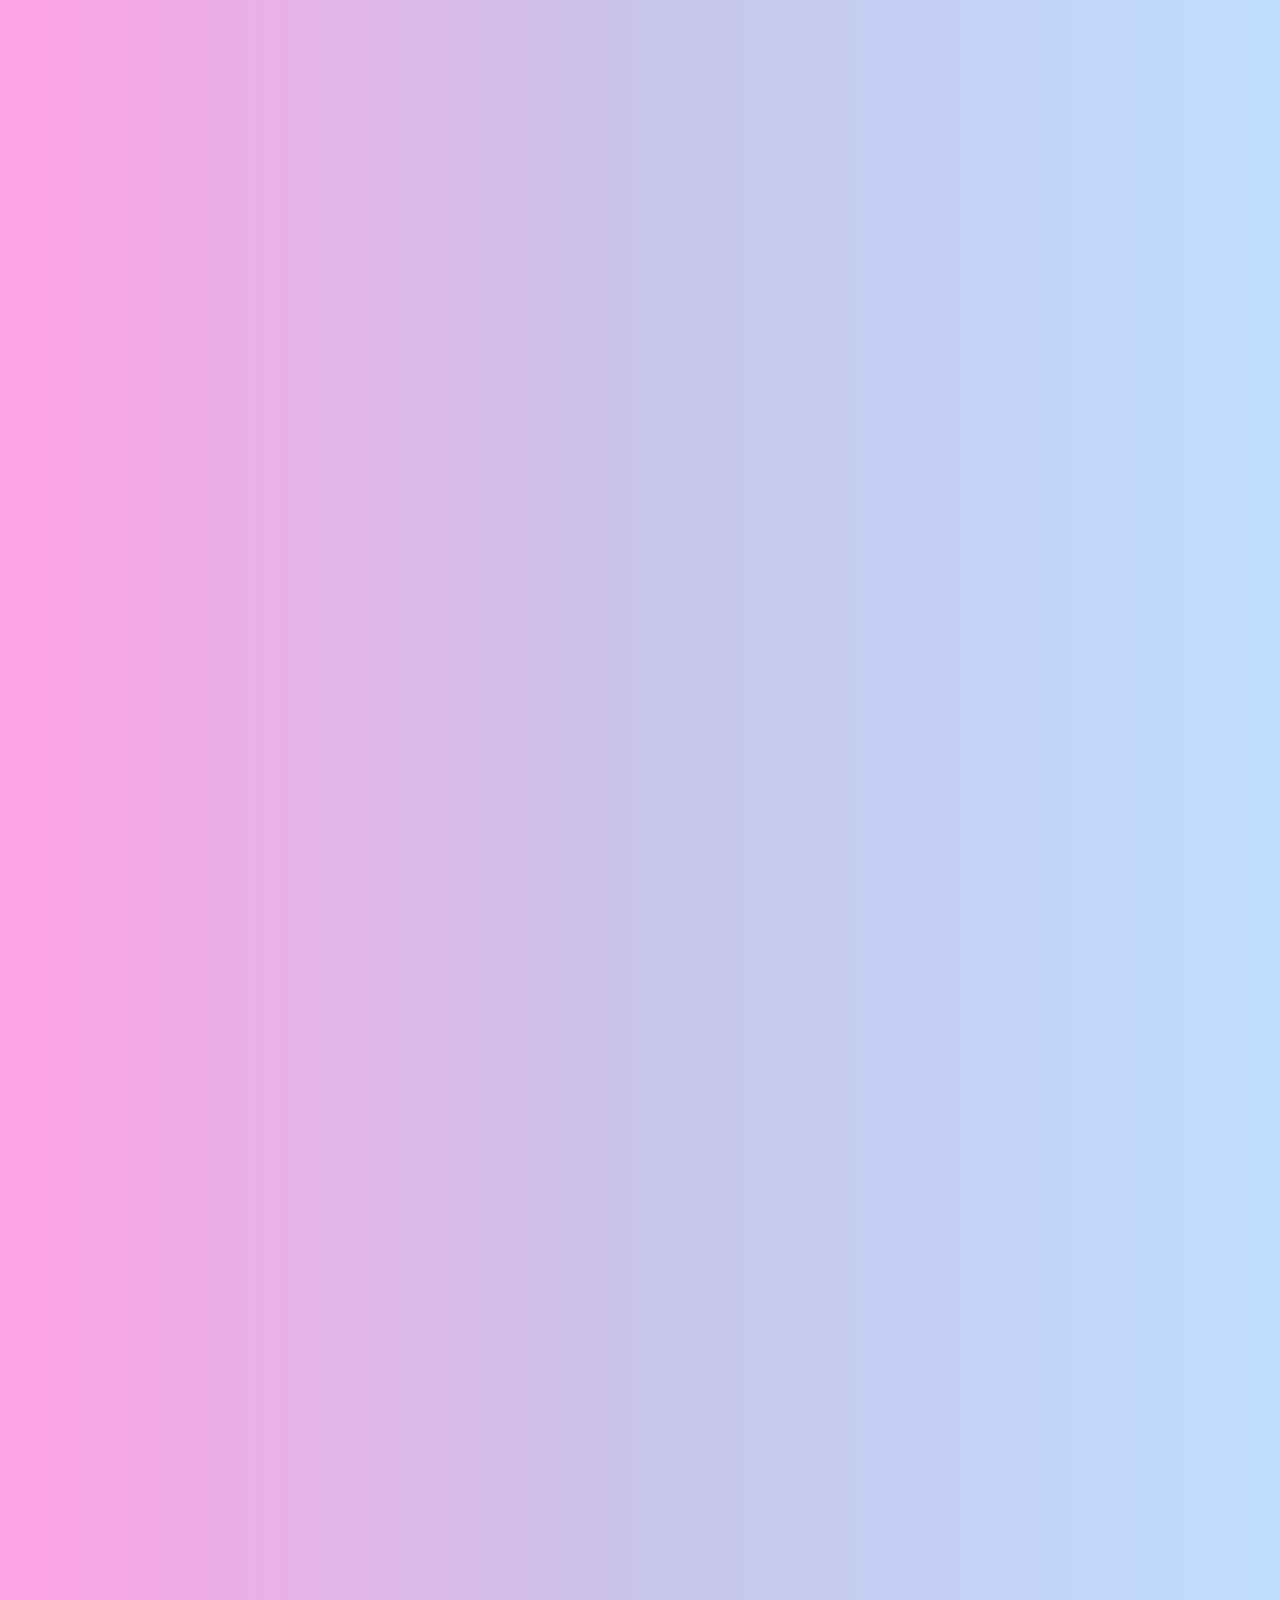
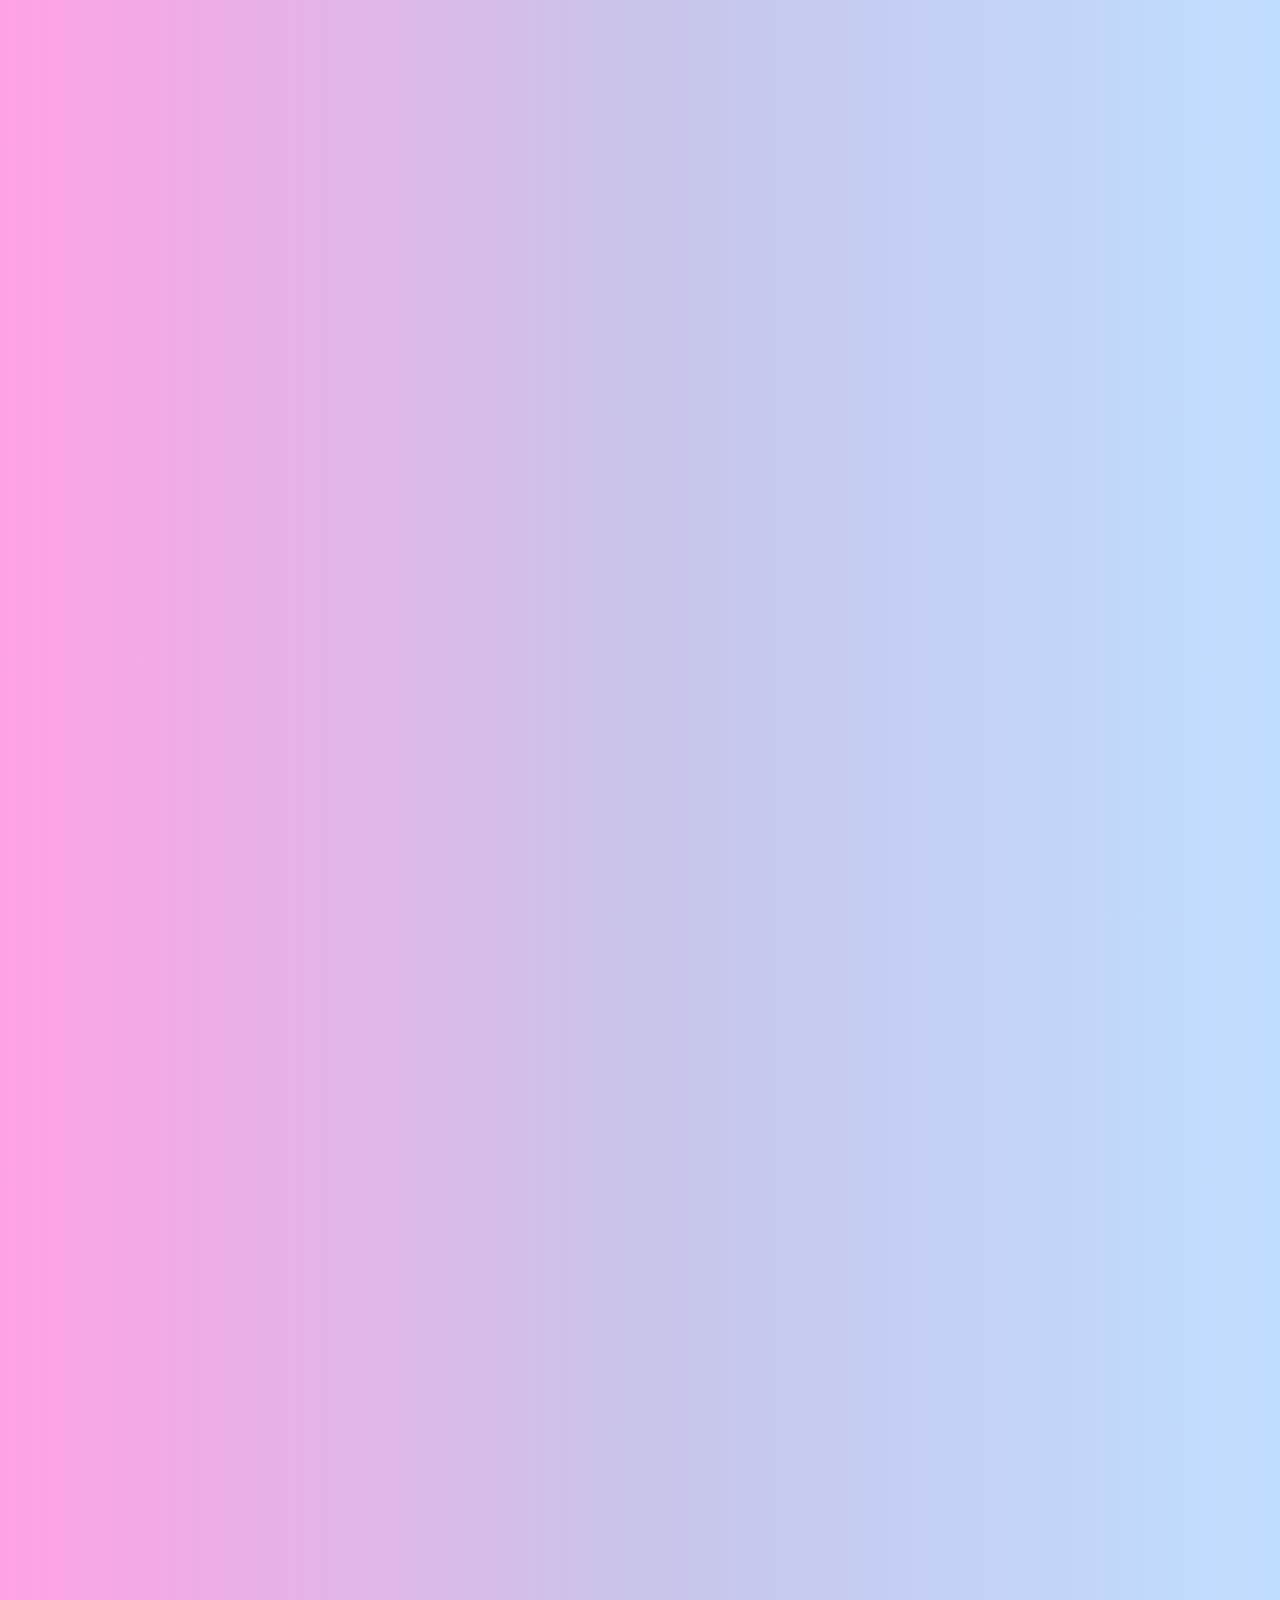
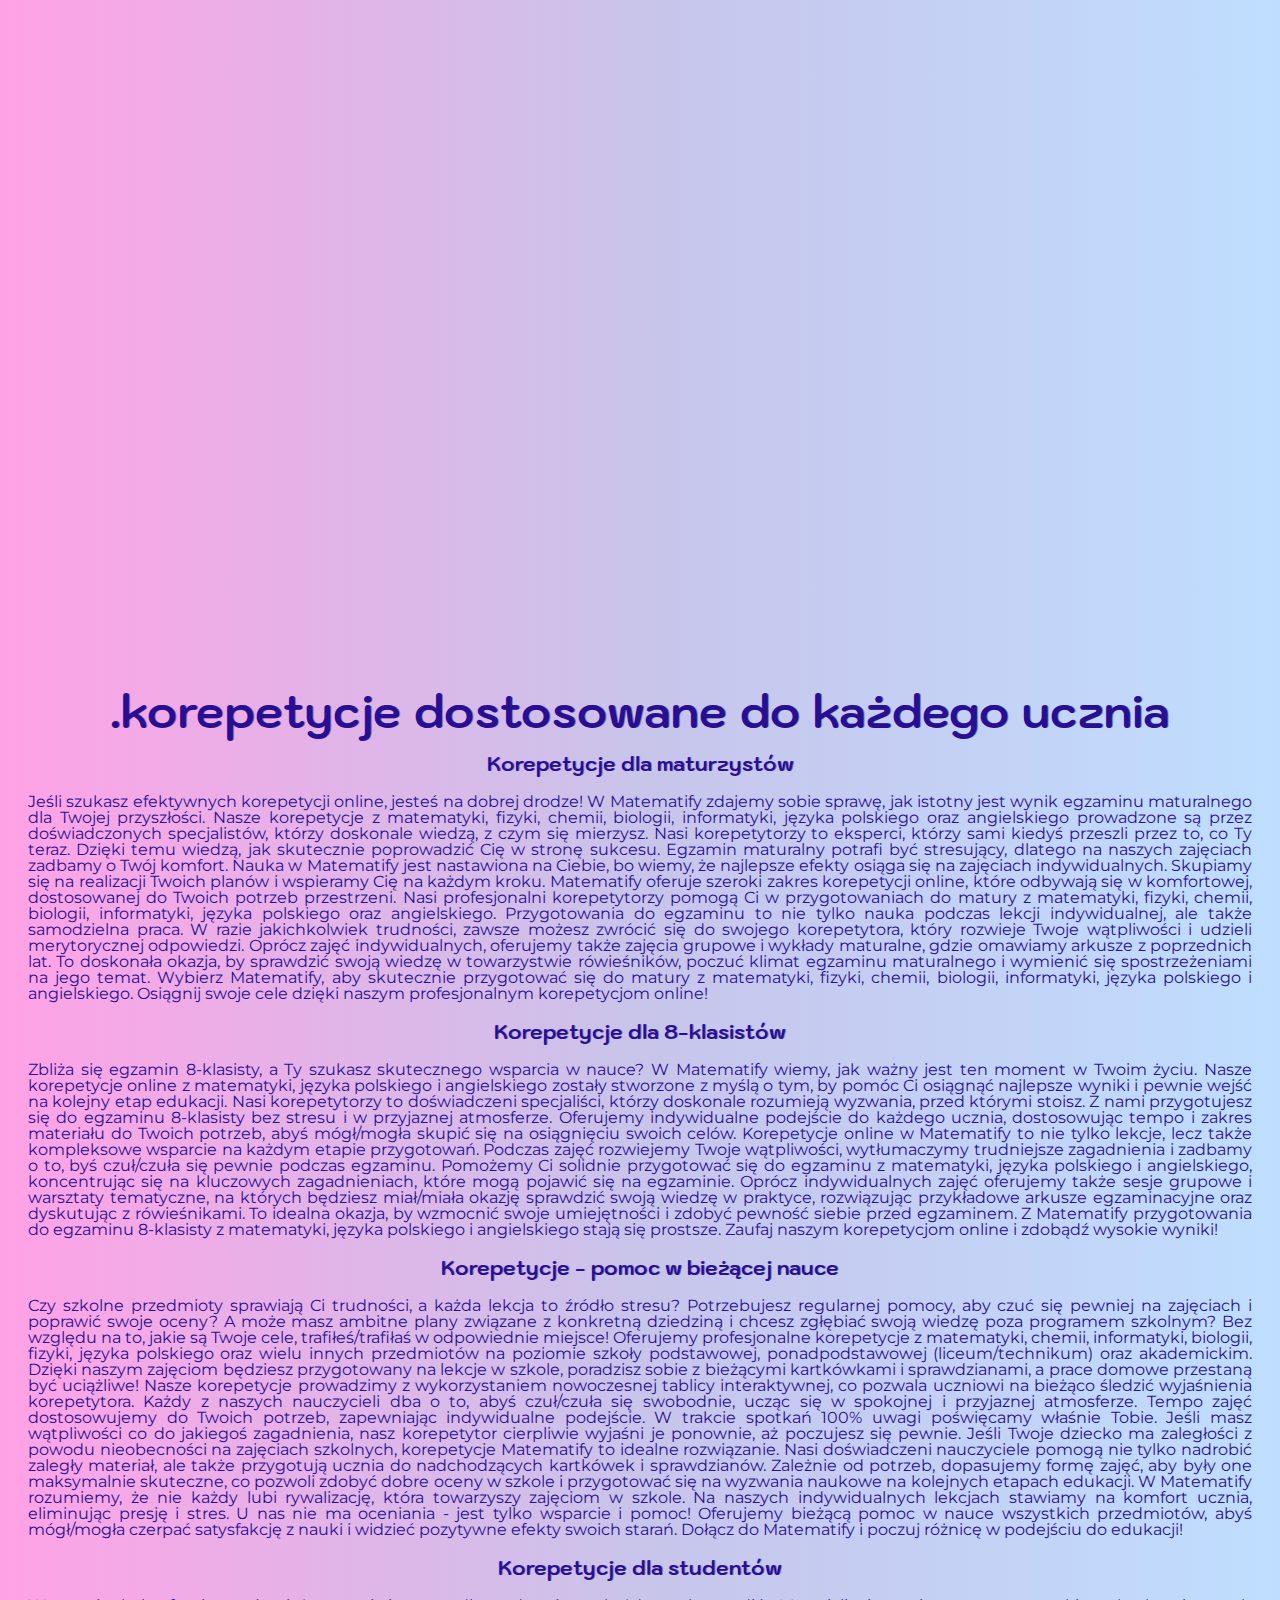
==== commit 4d6f0764: "gtm" ====
--- a/index.html
+++ b/index.html
@@ -4,27 +4,45 @@
     <html lang=pl>
     <meta charset=UTF-8>
     <meta content="width=device-width,initial-scale=1" name=viewport>
+
     <head>
-        <meta name="description" content="Oferujemy profesjonalne korepetycje z matematyki, fizyki i chemii dla uczniów i studentów. Indywidualne podejście, skuteczna nauka i szybkie rezultaty. Zapisz się już dziś!">
-        <meta name="keywords" content="korepetycje z matematyki, korepetycje z fizyki, korepetycje z chemii, nauka matematyki, nauka fizyki, nauka chemii, przygotowanie do matury, korepetycje online, pomoc w nauce, nauka indywidualna">
+        <!-- Google Tag Manager -->
+<script>(function(w,d,s,l,i){w[l]=w[l]||[];w[l].push({'gtm.start':
+    new Date().getTime(),event:'gtm.js'});var f=d.getElementsByTagName(s)[0],
+    j=d.createElement(s),dl=l!='dataLayer'?'&l='+l:'';j.async=true;j.src=
+    'https://www.googletagmanager.com/gtm.js?id='+i+dl;f.parentNode.insertBefore(j,f);
+    })(window,document,'script','dataLayer','GTM-5F6GS3QX');</script>
+    <!-- End Google Tag Manager -->
+        <meta name="description"
+            content="Oferujemy profesjonalne korepetycje z matematyki, fizyki i chemii dla uczniów i studentów. Indywidualne podejście, skuteczna nauka i szybkie rezultaty. Zapisz się już dziś!">
+        <meta name="keywords"
+            content="korepetycje z matematyki, korepetycje z fizyki, korepetycje z chemii, nauka matematyki, nauka fizyki, nauka chemii, przygotowanie do matury, korepetycje online, pomoc w nauce, nauka indywidualna">
         <title>Korepetycje Online z Matematyki, Fizyki i Chemii - Profesjonalna Pomoc</title>
-    <link href=images/hero.avif rel=preload as=image>
-    <link rel="shortcut icon" type="image/x-icon" href="./favicon.ico">
-    <link href=https://fonts.googleapis.com rel=preconnect>
-    <link href=https://fonts.gstatic.com rel=preconnect crossorigin>
-    <link href=https://cdn.jsdelivr.net/npm/bootstrap@5.0.2/dist/css/bootstrap.min.css rel=stylesheet
-        crossorigin=anonymous integrity=sha384-EVSTQN3/azprG1Anm3QDgpJLIm9Nao0Yz1ztcQTwFspd3yD65VohhpuuCOmLASjC>
-    <link
-        href="https://fonts.googleapis.com/css2?family=Kodchasan:ital,wght@0,200;0,300;0,400;0,500;0,600;0,700;1,200;1,300;1,400;1,500;1,600;1,700&family=Montserrat:ital,wght@0,100..900;1,100..900&display=swap"
-        rel=stylesheet>
-    <link href=./css/critical.css rel=stylesheet>
-    <link href=./css/main.css rel=stylesheet media="print" onload="this.media='all'">
-</head>
+        <link href=images/hero.avif rel=preload as=image>
+        <link rel="shortcut icon" type="image/x-icon" href="./favicon.ico">
+        <link href=https://fonts.googleapis.com rel=preconnect>
+        <link href=https://fonts.gstatic.com rel=preconnect crossorigin>
+        <link href=https://cdn.jsdelivr.net/npm/bootstrap@5.0.2/dist/css/bootstrap.min.css rel=stylesheet
+            crossorigin=anonymous integrity=sha384-EVSTQN3/azprG1Anm3QDgpJLIm9Nao0Yz1ztcQTwFspd3yD65VohhpuuCOmLASjC>
+        <link
+            href="https://fonts.googleapis.com/css2?family=Kodchasan:ital,wght@0,200;0,300;0,400;0,500;0,600;0,700;1,200;1,300;1,400;1,500;1,600;1,700&family=Montserrat:ital,wght@0,100..900;1,100..900&display=swap"
+            rel=stylesheet>
+        <link href=./css/critical.css rel=stylesheet>
+        <link href=./css/main.css rel=stylesheet media="print" onload="this.media='all'">
+    </head>
 
 <body>
+    <!-- Google Tag Manager (noscript) -->
+<noscript><iframe src="https://www.googletagmanager.com/ns.html?id=GTM-5F6GS3QX"
+    height="0" width="0" style="display:none;visibility:hidden"></iframe></noscript>
+    <!-- End Google Tag Manager (noscript) -->
     <div class="cookie-banner" id="cookie-banner">
-       <p>Ta witryna internetowa przechowuje pliki cookie na komputerze użytkownika. Są one wykorzystywane do zbierania informacji o tym, jak użytkownik wchodzi w interakcje z naszą witryną internetową, i pozwalają nam go zapamiętać. Dane te są wykorzystywane w celu poprawy i dostosowania przeglądania strony do potrzeb użytkownika oraz do analizy i pomiarów osób odwiedzających naszą witrynę internetową i inne media. Więcej informacji na temat wykorzystywania plików cookie można znaleźć w naszej Polityce prywatności.
-        Jeśli odmówisz, Twoje informacje nie będą śledzone podczas odwiedzania tej witryny internetowej.</p> 
+        <p>Ta witryna internetowa przechowuje pliki cookie na komputerze użytkownika. Są one wykorzystywane do zbierania
+            informacji o tym, jak użytkownik wchodzi w interakcje z naszą witryną internetową, i pozwalają nam go
+            zapamiętać. Dane te są wykorzystywane w celu poprawy i dostosowania przeglądania strony do potrzeb
+            użytkownika oraz do analizy i pomiarów osób odwiedzających naszą witrynę internetową i inne media. Więcej
+            informacji na temat wykorzystywania plików cookie można znaleźć w naszej Polityce prywatności.
+            Jeśli odmówisz, Twoje informacje nie będą śledzone podczas odwiedzania tej witryny internetowej.</p>
         <button class="accept" id="accept-cookies">Akceptuję</button>
         <button class="decline" id="decline-cookies">Odrzucam</button>
     </div>
@@ -413,7 +431,7 @@
     </div>
     <div class="formuser" id="contactForm">
         <h2>Wypełnij formularz i odbierz<br>bezpłatną lekcję próbną</h2>
-        <form class="contactForm1">
+        <form class="contactForm1" id="form" action="send_mail.php" method="POST">
             <!-- Pytanie 1: Imię -->
             <div class="question active" data-question="1">
                 <label for="name">Imię:</label>
@@ -445,14 +463,15 @@
             <!-- Pytanie 4: Numer telefonu -->
             <div class="question" data-question="4">
                 <label for="phone">Numer telefonu:</label>
-                <input id="phone" name="phone" type="tel" pattern="[0-9]{3}[0-9]{3}[0-9]{3}" placeholder="123-456-789"
+                <input id="phone" name="phone" type="tel" pattern="[0-9]{3}[0-9]{3}[0-9]{3}" placeholder="123456789"
                     required>
-                <span class="error" id="phoneError">Proszę podać numer telefonu w formacie 123-456-789.</span>
+                <span class="error" id="phoneError">Proszę podać numer telefonu w formacie 123456789.</span>
                 <button onclick="previousQuestion()" type="button">Wstecz</button>
                 <button type="submit">Wyślij</button>
             </div>
         </form>
     </div>
+
 
 
 
@@ -465,7 +484,8 @@
                 </div>
                 <div class=faq-answer>
                     <p>Lekcje online prowadzone są z wykorzystaniem komunikatora głosowego (Skype, Google Meet)
-                        oraz wirtualnej tablicy (Ziteboard, Jamboard). Przed pierwszymi zajęciami uczeń otrzymuje maila z
+                        oraz wirtualnej tablicy (Ziteboard, Jamboard). Przed pierwszymi zajęciami uczeń otrzymuje maila
+                        z
                         niezbędnymi instrukcjami oraz szczegółami dotyczącymi tej formy zajęć. Poza tym oferujemy
                         bezpłatną 30-minutową lekcję próbną. Podczas lekcji próbnej korepetytor poznaje ucznia i
                         tłumaczy wybrane przez niego zagadnienie, aby zademonstrować organizację lekcji online.</p>
@@ -500,7 +520,8 @@
                 </div>
             </div>
             <div class=faq-item>
-                <div class=faq-question><span>5. Czy muszę rezygnować z zajęć, jeśli czuję, że korepetytor lub partner, z
+                <div class=faq-question><span>5. Czy muszę rezygnować z zajęć, jeśli czuję, że korepetytor lub partner,
+                        z
                         którym jestem w grupie, mi nie odpowiadają? </span><span class=faq-toggle>+</span></div>
                 <div class=faq-answer>
                     <p>W Matematify na pierwszym miejscu stawiamy uczniów, ich plany i potrzeby. Jeśli odnosisz
@@ -688,13 +709,15 @@
             kiedyś przeszli przez to, co Ty teraz. Dzięki temu wiedzą, jak skutecznie poprowadzić Cię w stronę sukcesu.
             Egzamin maturalny potrafi być stresujący, dlatego na naszych zajęciach zadbamy o Twój komfort. Nauka w
             Matematify jest nastawiona na Ciebie, bo wiemy, że najlepsze efekty osiąga się na zajęciach indywidualnych.
-            Skupiamy się na realizacji Twoich planów i wspieramy Cię na każdym kroku. Matematify oferuje szeroki zakres korepetycji online, które odbywają się w komfortowej, dostosowanej do Twoich potrzeb przestrzeni. Nasi
+            Skupiamy się na realizacji Twoich planów i wspieramy Cię na każdym kroku. Matematify oferuje szeroki zakres
+            korepetycji online, które odbywają się w komfortowej, dostosowanej do Twoich potrzeb przestrzeni. Nasi
             profesjonalni korepetytorzy pomogą Ci w przygotowaniach do matury z matematyki, fizyki, chemii, biologii,
             informatyki, języka polskiego oraz angielskiego. Przygotowania do egzaminu to nie tylko nauka podczas lekcji
             indywidualnej, ale także samodzielna praca. W razie jakichkolwiek trudności, zawsze możesz zwrócić się do
             swojego korepetytora, który rozwieje Twoje wątpliwości i udzieli merytorycznej odpowiedzi. Oprócz zajęć
             indywidualnych, oferujemy także zajęcia grupowe i wykłady maturalne, gdzie omawiamy arkusze z poprzednich
-            lat. To doskonała okazja, by sprawdzić swoją wiedzę w towarzystwie rówieśników, poczuć klimat egzaminu maturalnego i
+            lat. To doskonała okazja, by sprawdzić swoją wiedzę w towarzystwie rówieśników, poczuć klimat egzaminu
+            maturalnego i
             wymienić się spostrzeżeniami na jego temat. Wybierz Matematify, aby skutecznie przygotować się do matury z
             matematyki, fizyki, chemii, biologii, informatyki, języka polskiego i angielskiego. Osiągnij swoje cele
             dzięki naszym profesjonalnym korepetycjom online!</p>
@@ -707,7 +730,8 @@
             podejście do każdego ucznia, dostosowując tempo i zakres materiału do Twoich potrzeb, abyś mógł/mogła skupić
             się na osiągnięciu swoich celów. Korepetycje online w Matematify to nie tylko lekcje, lecz także kompleksowe
             wsparcie na każdym etapie przygotowań. Podczas zajęć rozwiejemy Twoje wątpliwości, wytłumaczymy trudniejsze
-            zagadnienia i zadbamy o to, byś czuł/czuła się pewnie podczas egzaminu. Pomożemy Ci solidnie przygotować się do egzaminu z 
+            zagadnienia i zadbamy o to, byś czuł/czuła się pewnie podczas egzaminu. Pomożemy Ci solidnie przygotować się
+            do egzaminu z
             matematyki, języka polskiego i angielskiego, koncentrując się na kluczowych zagadnieniach, które mogą
             pojawić się na egzaminie. Oprócz indywidualnych zajęć oferujemy także sesje grupowe i warsztaty tematyczne,
             na których będziesz miał/miała okazję sprawdzić swoją wiedzę w praktyce, rozwiązując przykładowe arkusze
@@ -718,7 +742,8 @@
         <p>Czy szkolne przedmioty sprawiają Ci trudności, a każda lekcja to źródło stresu? Potrzebujesz regularnej
             pomocy, aby czuć się pewniej na zajęciach i poprawić swoje oceny? A może masz ambitne plany związane z
             konkretną dziedziną i chcesz zgłębiać swoją wiedzę poza programem szkolnym? Bez względu na to, jakie są
-            Twoje cele, trafiłeś/trafiłaś w odpowiednie miejsce! Oferujemy profesjonalne korepetycje z matematyki, chemii,
+            Twoje cele, trafiłeś/trafiłaś w odpowiednie miejsce! Oferujemy profesjonalne korepetycje z matematyki,
+            chemii,
             informatyki, biologii, fizyki, języka polskiego oraz wielu innych przedmiotów na poziomie szkoły
             podstawowej, ponadpodstawowej (liceum/technikum) oraz akademickim. Dzięki naszym zajęciom będziesz
             przygotowany na lekcje w szkole, poradzisz sobie z bieżącymi kartkówkami i sprawdzianami, a prace domowe
@@ -733,7 +758,9 @@
             zajęć, aby były one maksymalnie skuteczne, co pozwoli zdobyć dobre oceny w szkole i przygotować się na
             wyzwania naukowe na kolejnych etapach edukacji. W Matematify rozumiemy, że nie każdy lubi rywalizację, która
             towarzyszy zajęciom w szkole. Na naszych indywidualnych lekcjach stawiamy na komfort ucznia, eliminując
-            presję i stres. U nas nie ma oceniania - jest tylko wsparcie i pomoc! Oferujemy bieżącą pomoc w nauce wszystkich przedmiotów, abyś mógł/mogła czerpać satysfakcję z nauki i widzieć pozytywne efekty swoich starań. Dołącz
+            presję i stres. U nas nie ma oceniania - jest tylko wsparcie i pomoc! Oferujemy bieżącą pomoc w nauce
+            wszystkich przedmiotów, abyś mógł/mogła czerpać satysfakcję z nauki i widzieć pozytywne efekty swoich
+            starań. Dołącz
             do Matematify i poczuj różnicę w podejściu do edukacji!</p>
         <h3>Korepetycje dla studentów</h3>
         <p>W naszej szkole oferujemy również wsparcie i pomoc dla studentów na każdym roku studiów! Specjalizujemy się w
@@ -743,12 +770,14 @@
             Z naszą pomocą przekonasz się, iż żaden przedmiot nie zatrzyma Twojego przyszłego sukcesu. Z pewnością my do
             tego nie dopuścimy! Pomożemy Ci zarówno z bieżącymi problemami, jak i wszelkimi zaległościami. Dzięki naszym
             lekcjom będziesz przygotowany podczas zajęć na studiach, poradzisz sobie z bieżącymi wejściówkami oraz
-            egzaminami, a wizja nadchodzącej sesji przestanie przyprawiać Cię o stres. Nasze korepetycje prowadzone są za pośrednictwem
+            egzaminami, a wizja nadchodzącej sesji przestanie przyprawiać Cię o stres. Nasze korepetycje prowadzone są
+            za pośrednictwem
             nowoczesnej tablicy interaktywnej, dzięki czemu uczeń w czasie rzeczywistym widzi wszystko, co wyjaśnia
             korepetytor. W naszej szkole każdy nauczyciel zapewni Ci przyjazną, spokojną atmosferę, odpowiednią do
             przyswajania wiedzy. Na korepetycjach Matematify nie musisz martwić się zbyt szybkim tempem pracy –
             dopasujemy się pod Ciebie. Podczas naszych spotkań 100% uwagi poświęcamy właśnie Tobie. Jeśli jakieś
-            zagadnienie wydaje Ci się niejasne, korepetytor wytłumaczy je ponownie. Atmosfera naszych zajęć zdecydowanie zachęca do pracy i nauki, co więcej, pozwala pozbyć się wszelkiego stresu i napięcia związanego z danym
+            zagadnienie wydaje Ci się niejasne, korepetytor wytłumaczy je ponownie. Atmosfera naszych zajęć zdecydowanie
+            zachęca do pracy i nauki, co więcej, pozwala pozbyć się wszelkiego stresu i napięcia związanego z danym
             przedmiotem czy zaliczeniem. Gwarantujemy 100% satysfakcji oraz oczekiwane przez Ciebie efekty.</p>
     </div>
     <div class="container foot">
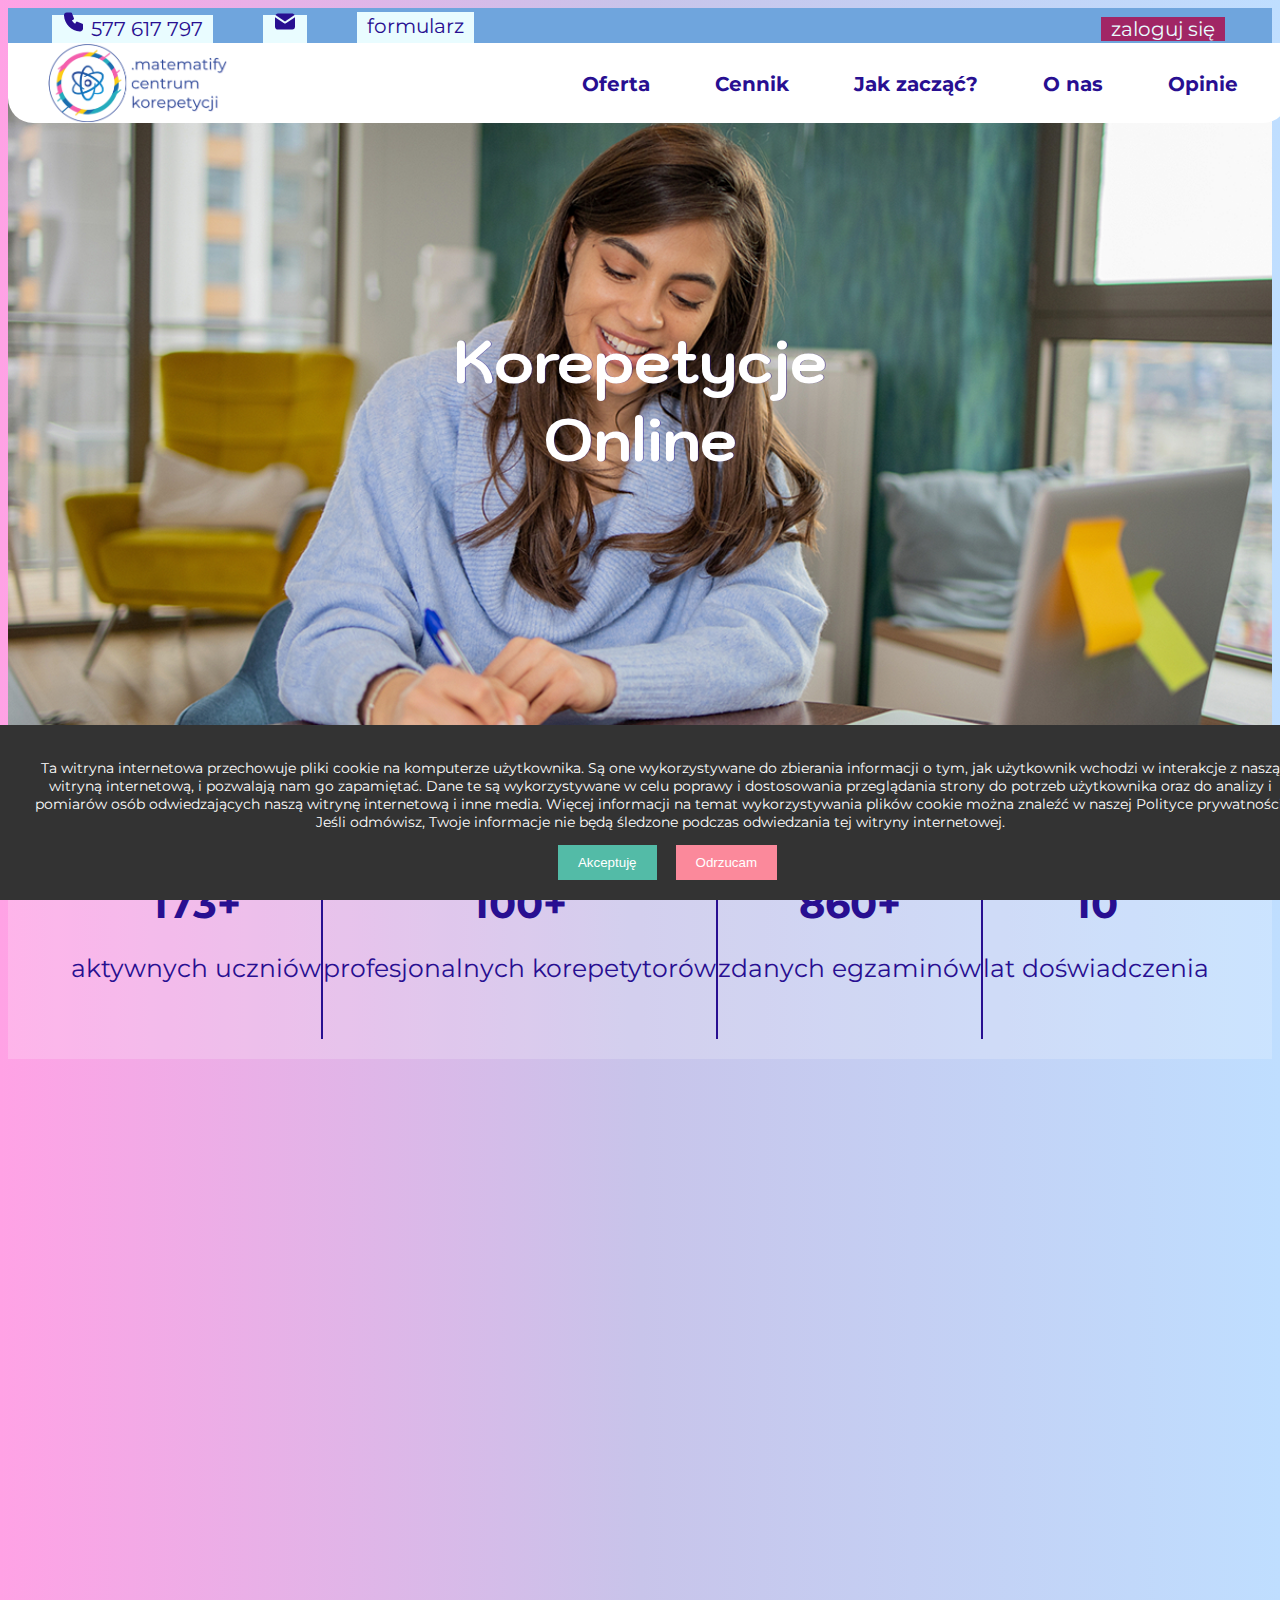
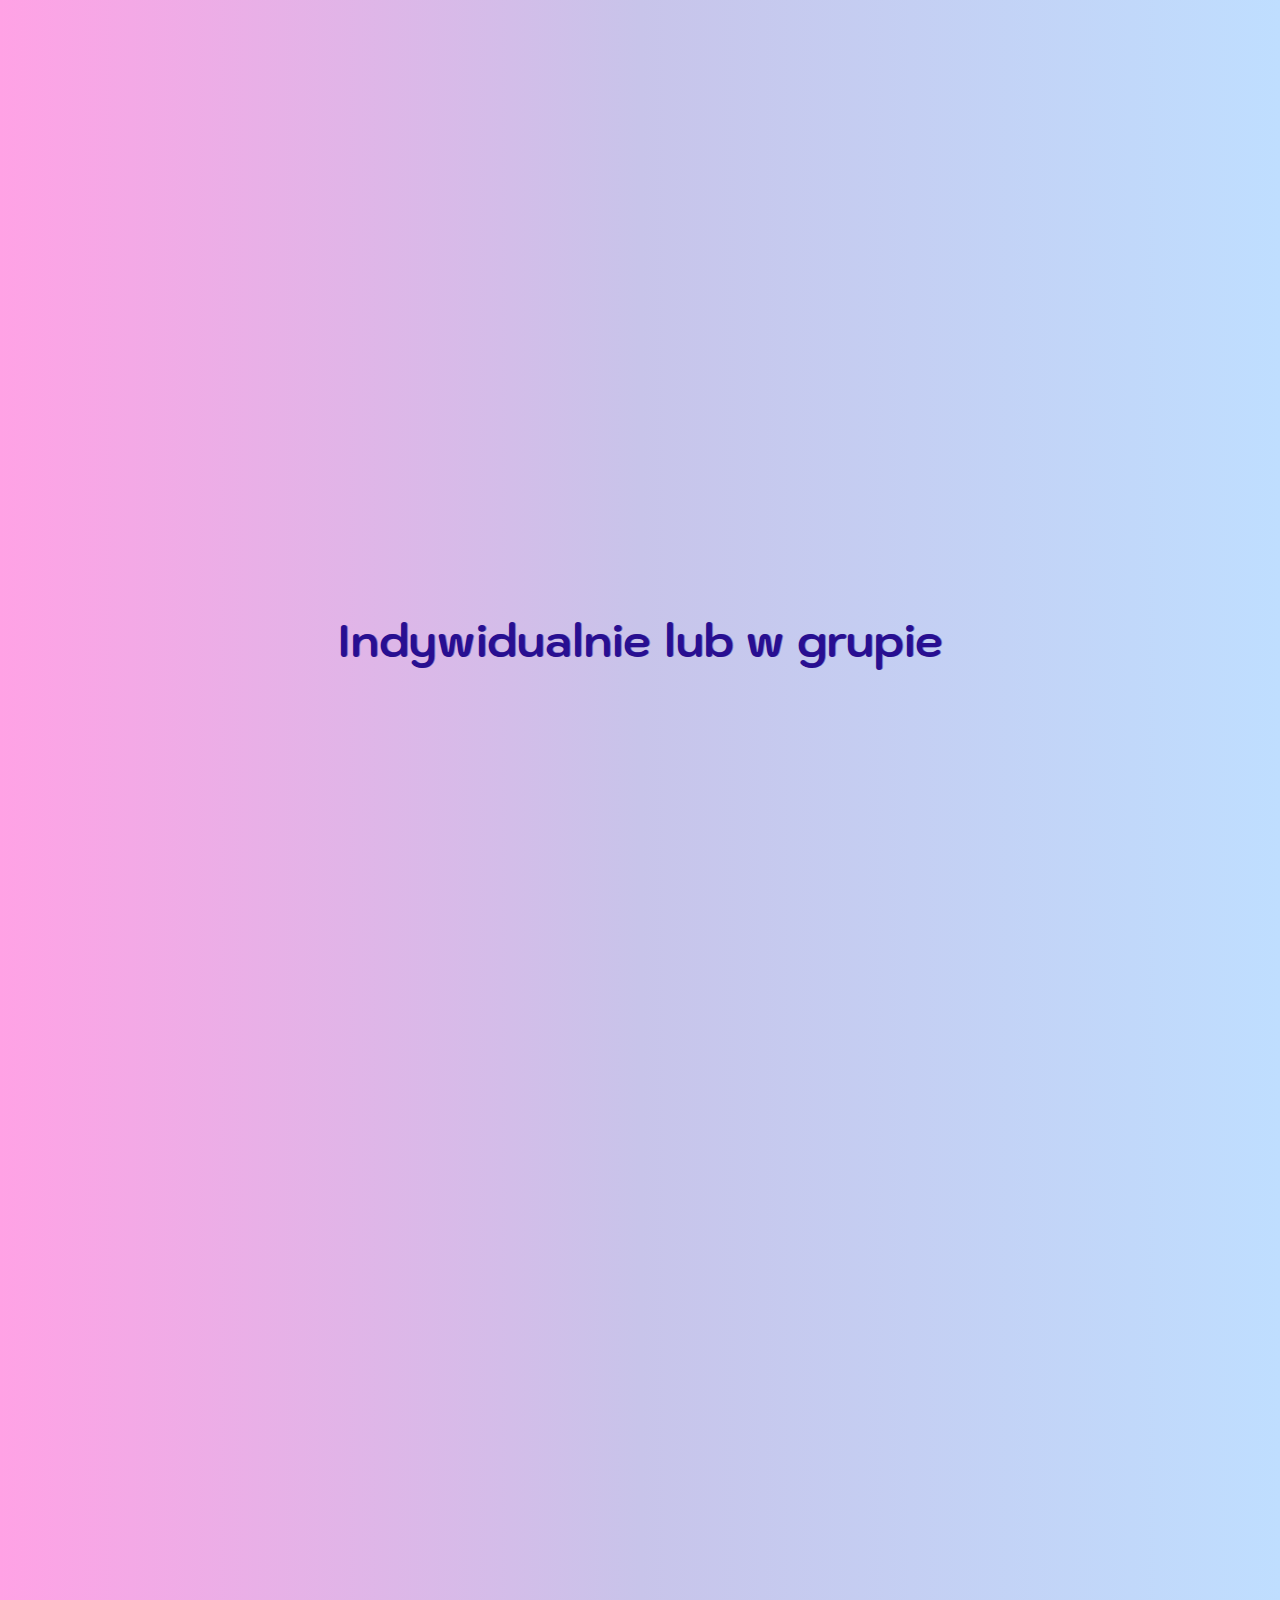
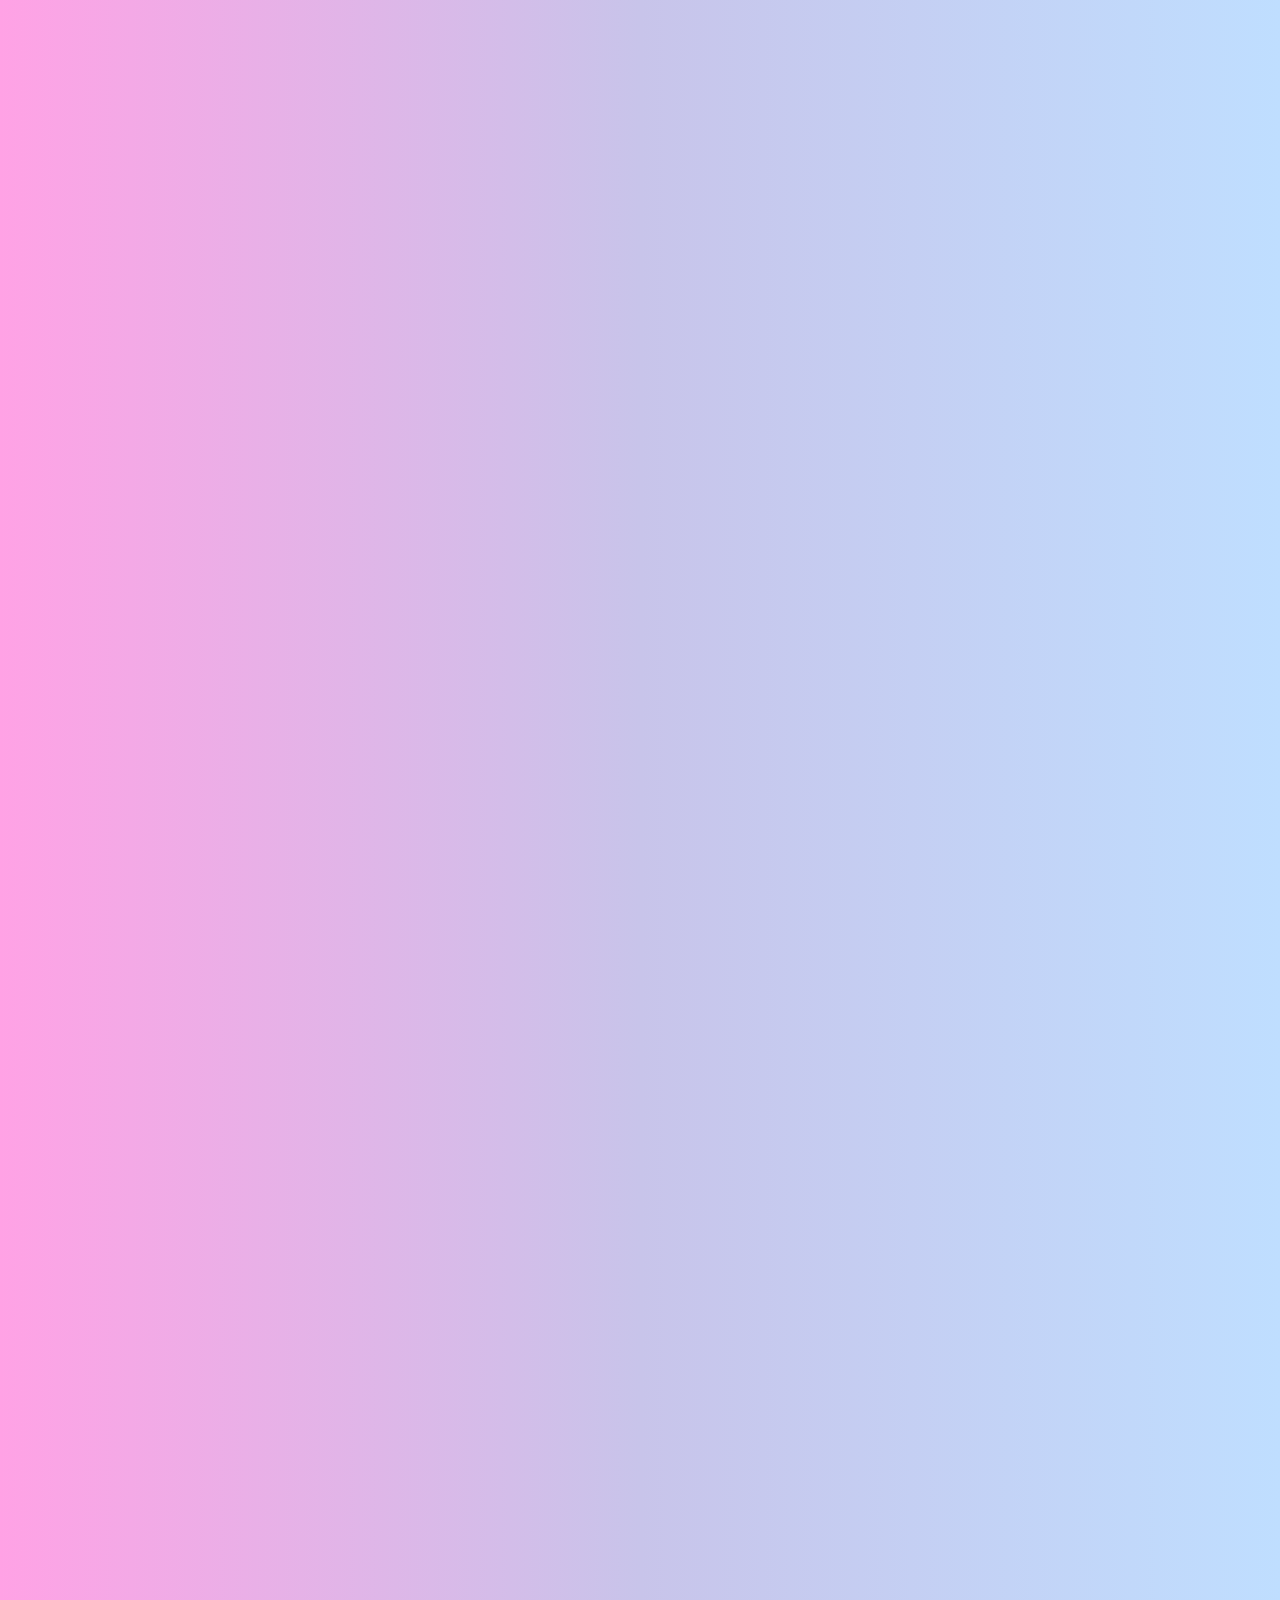
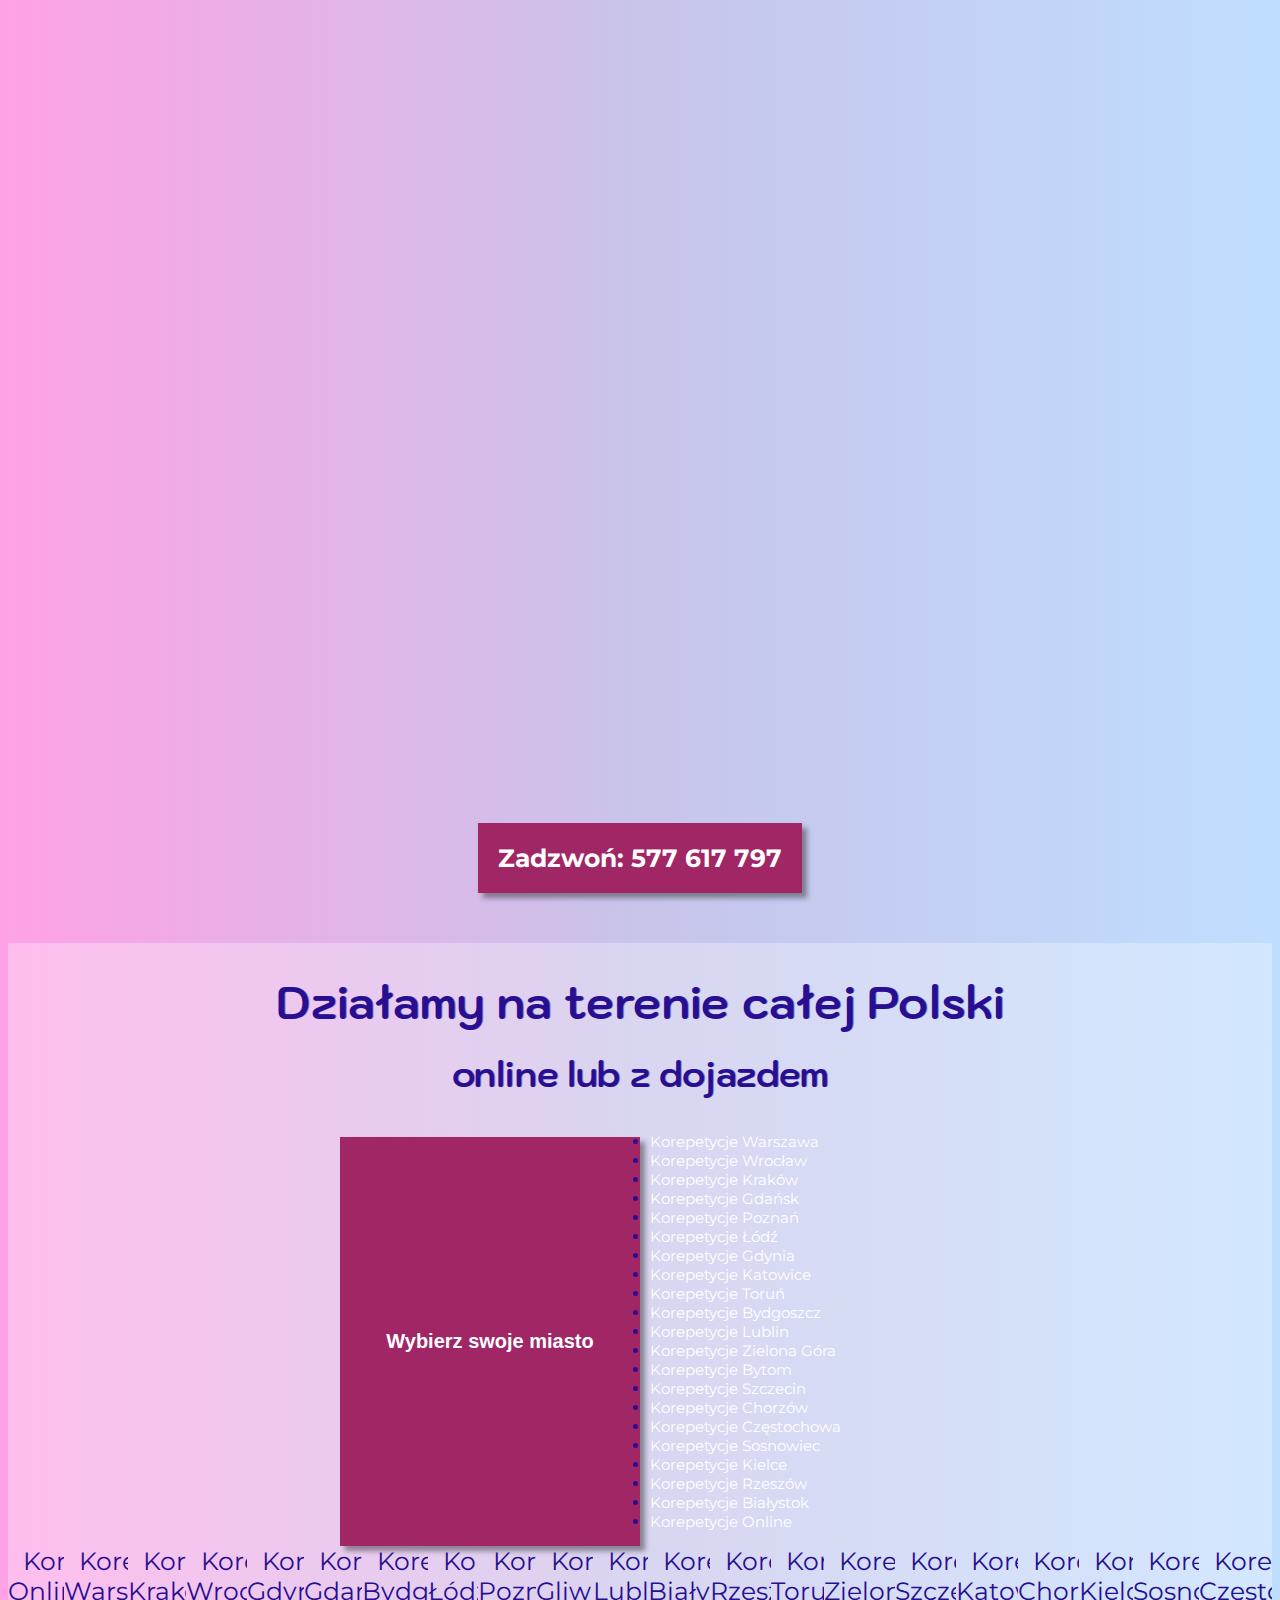
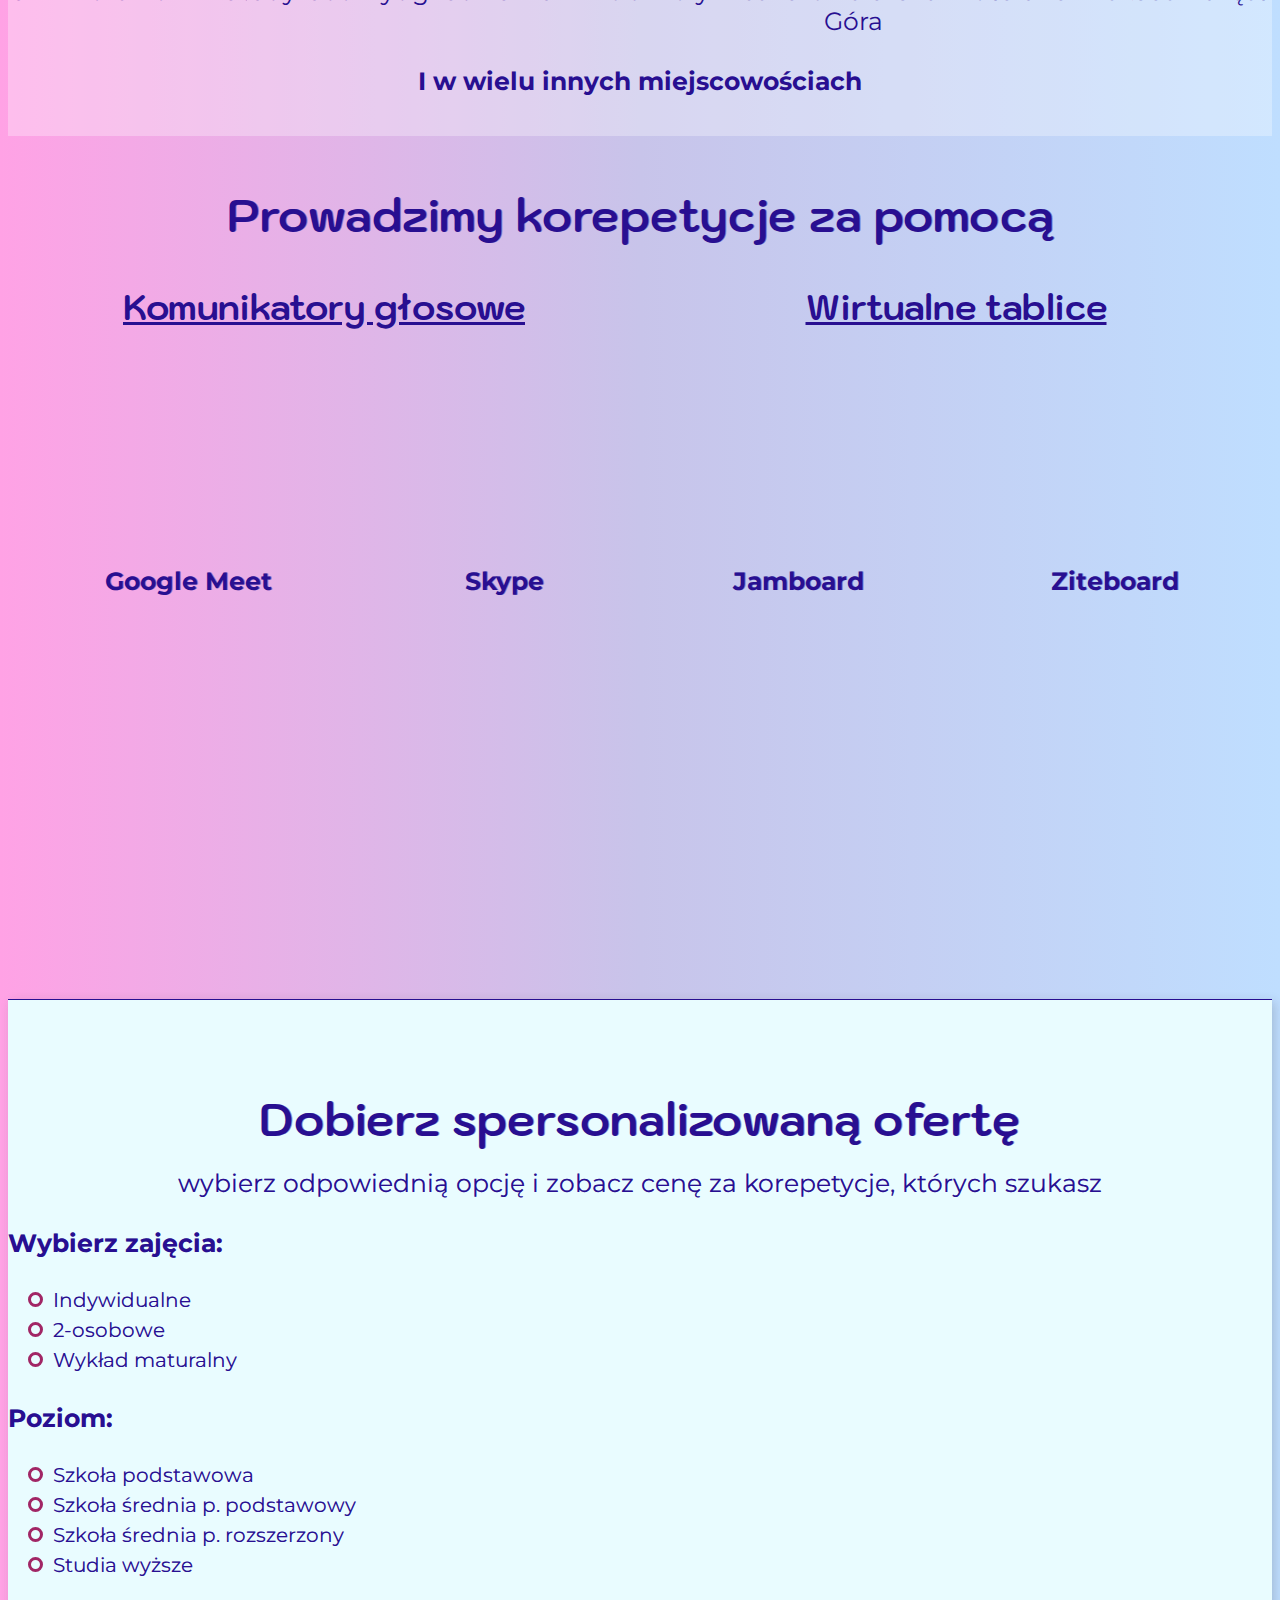
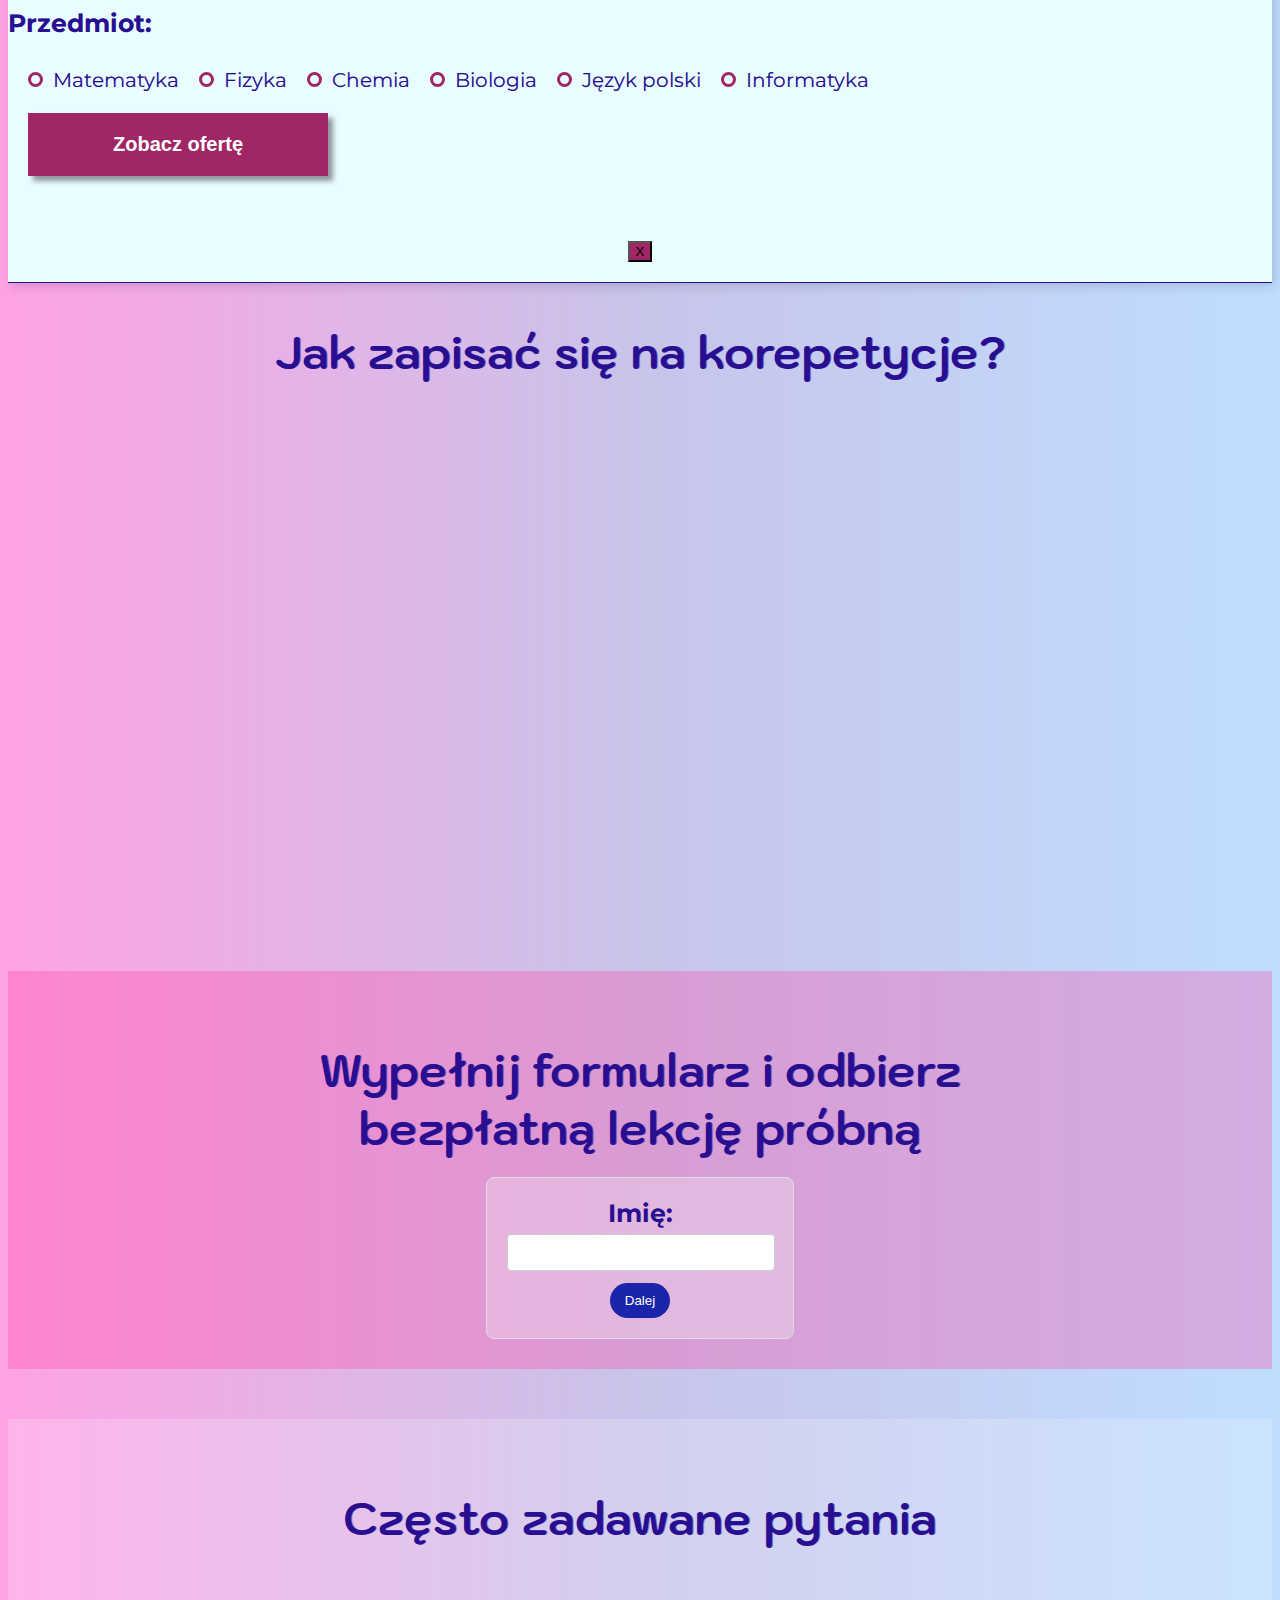
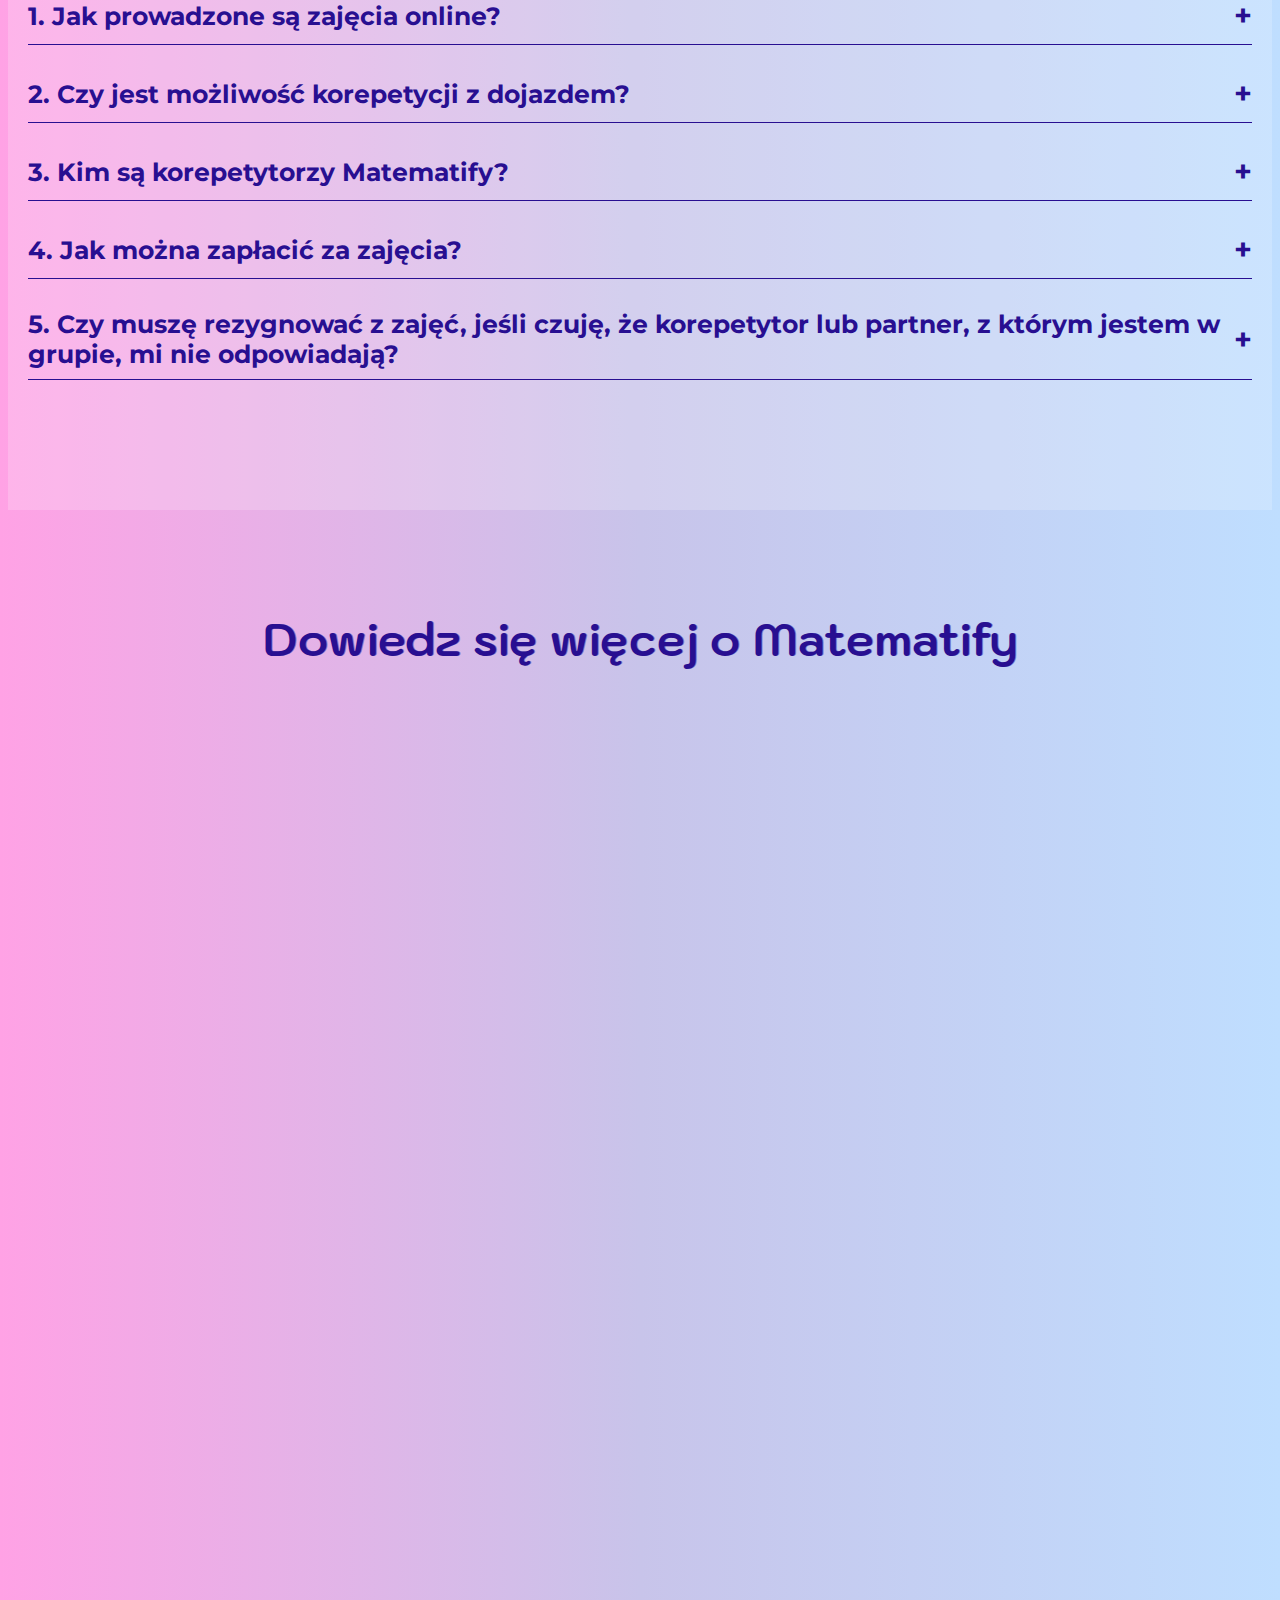
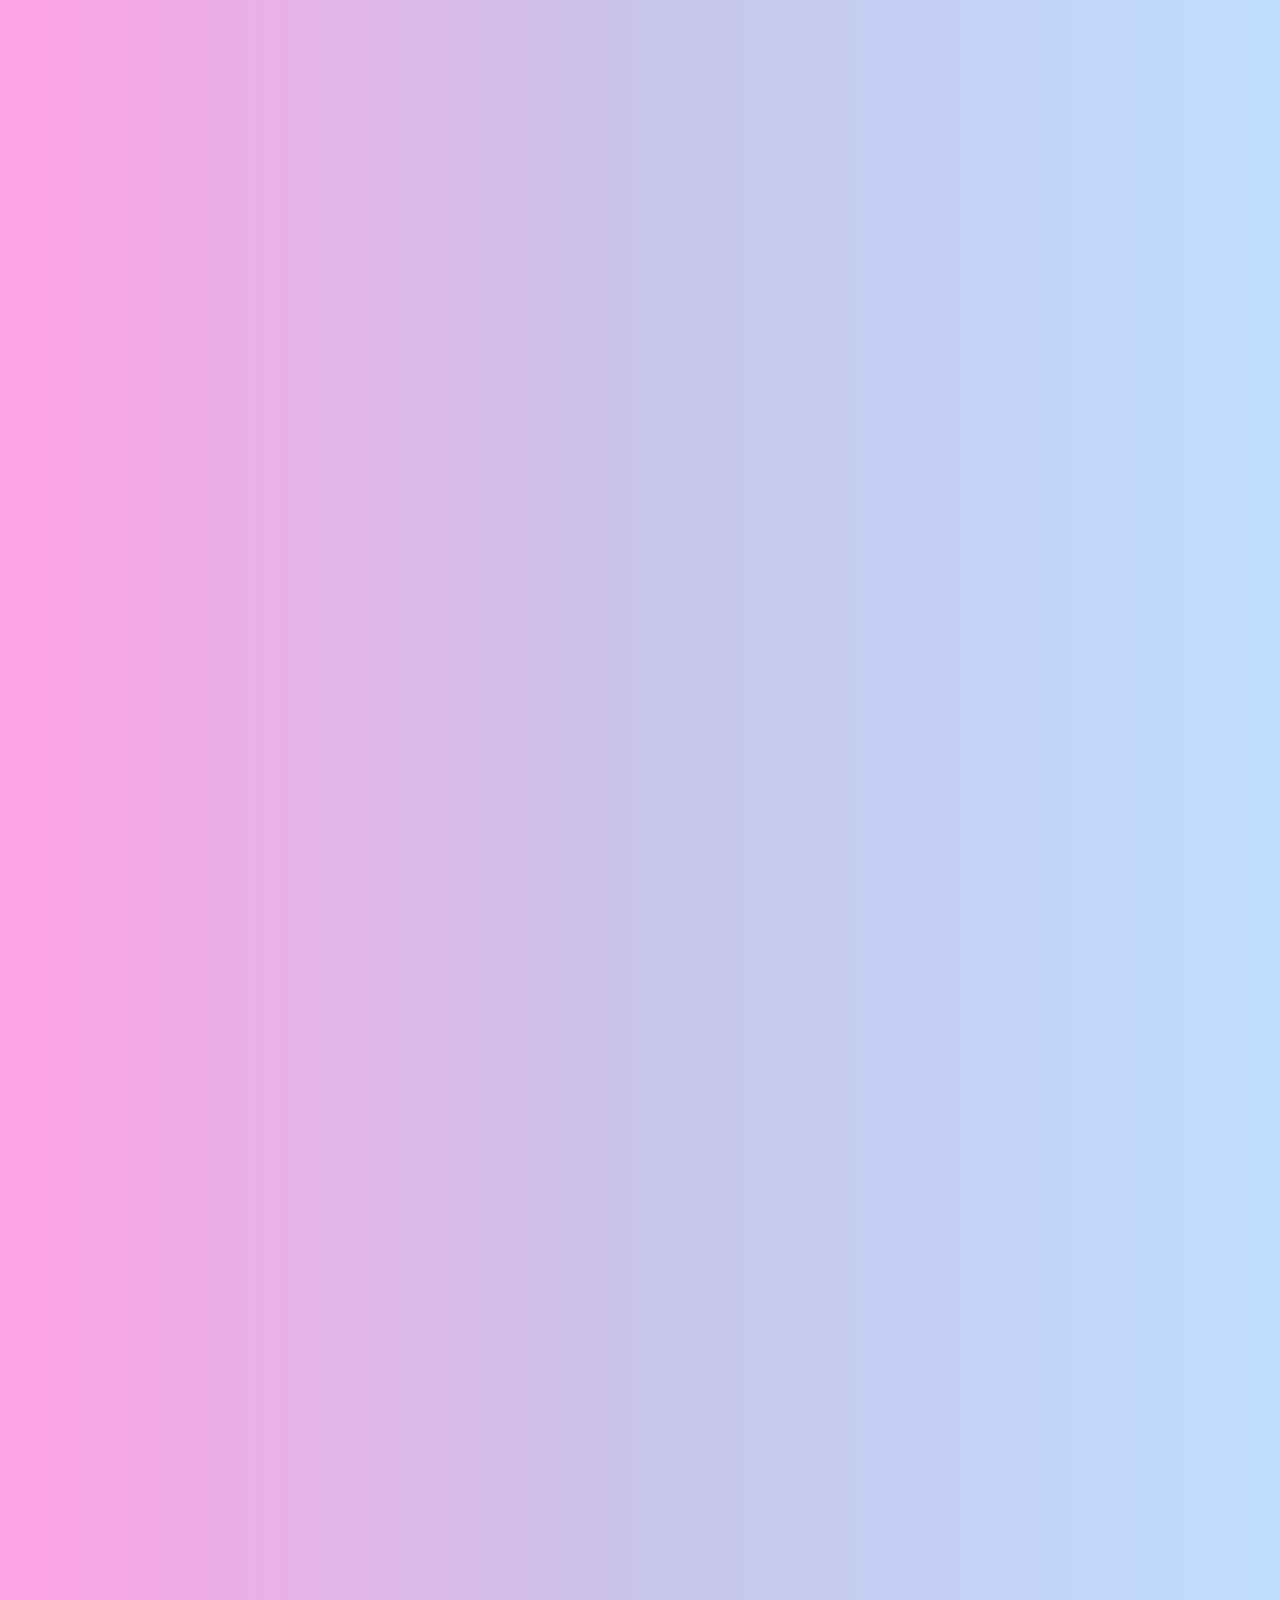
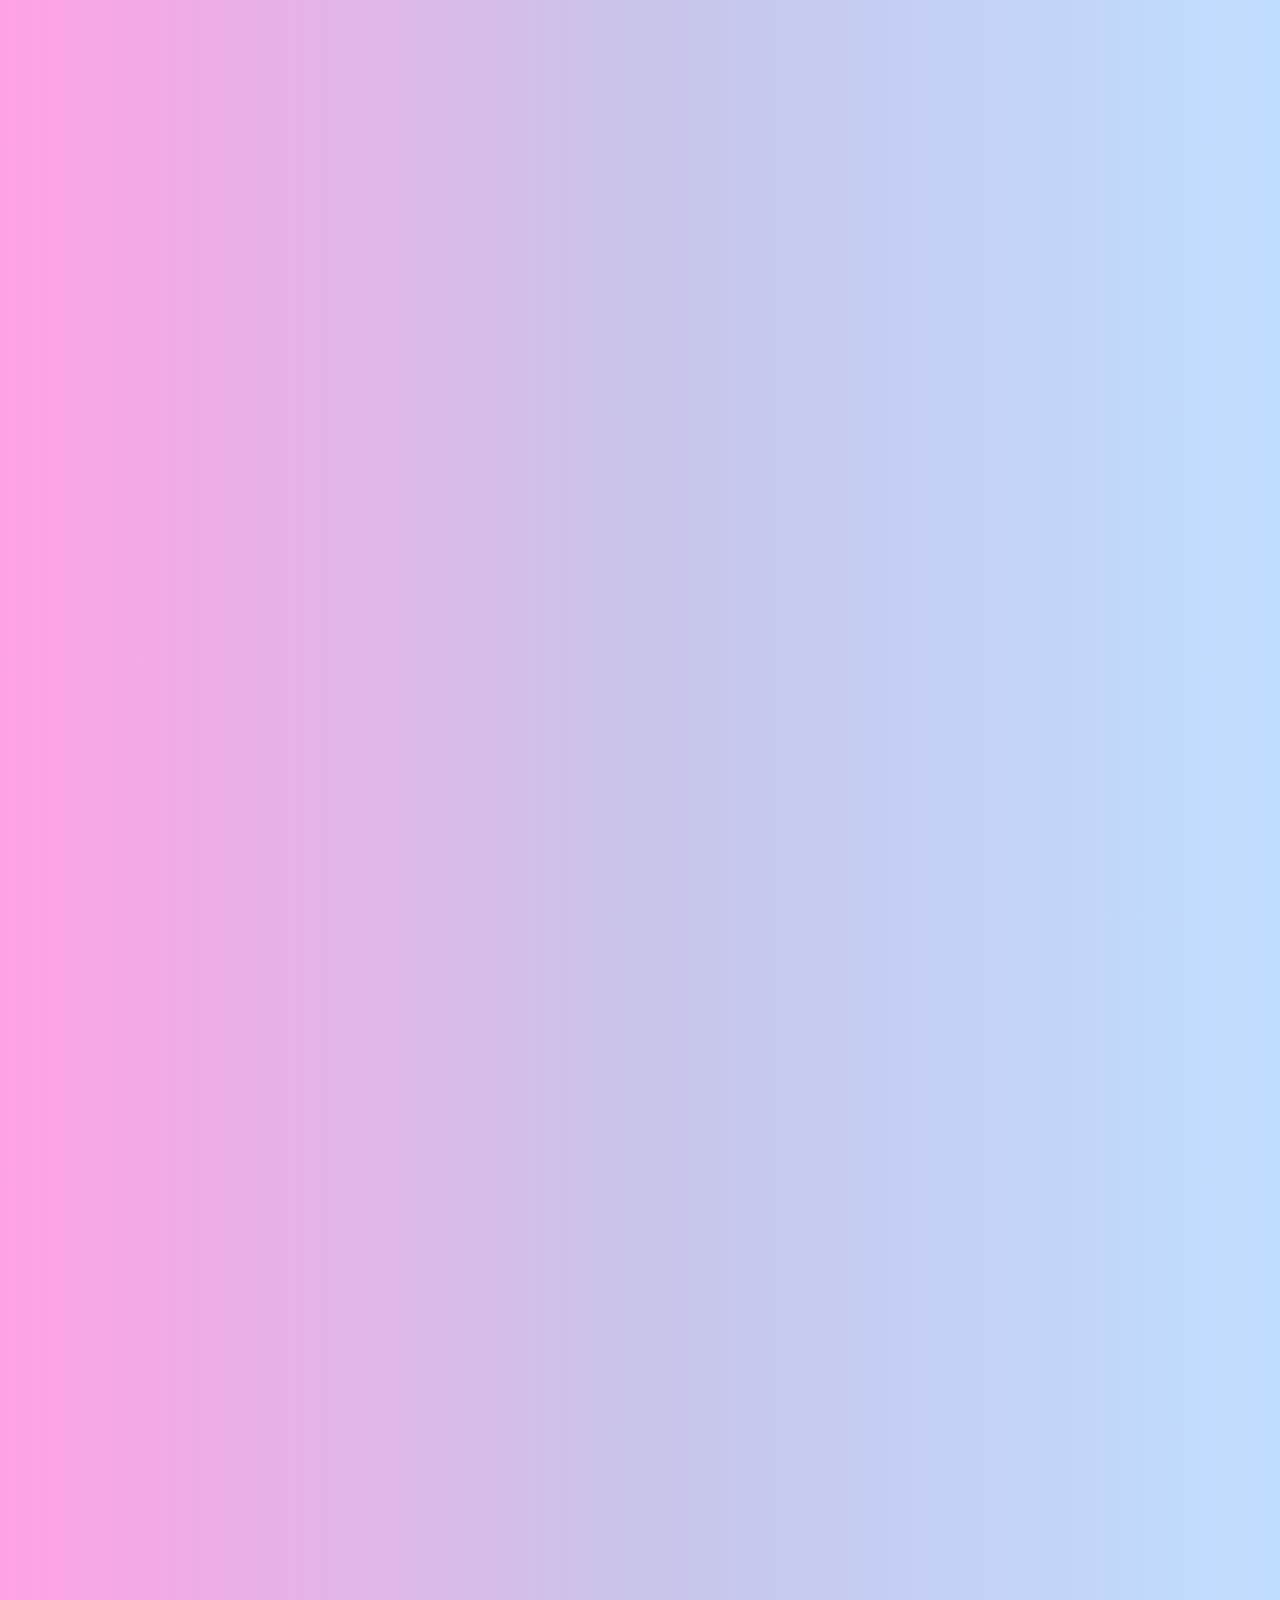
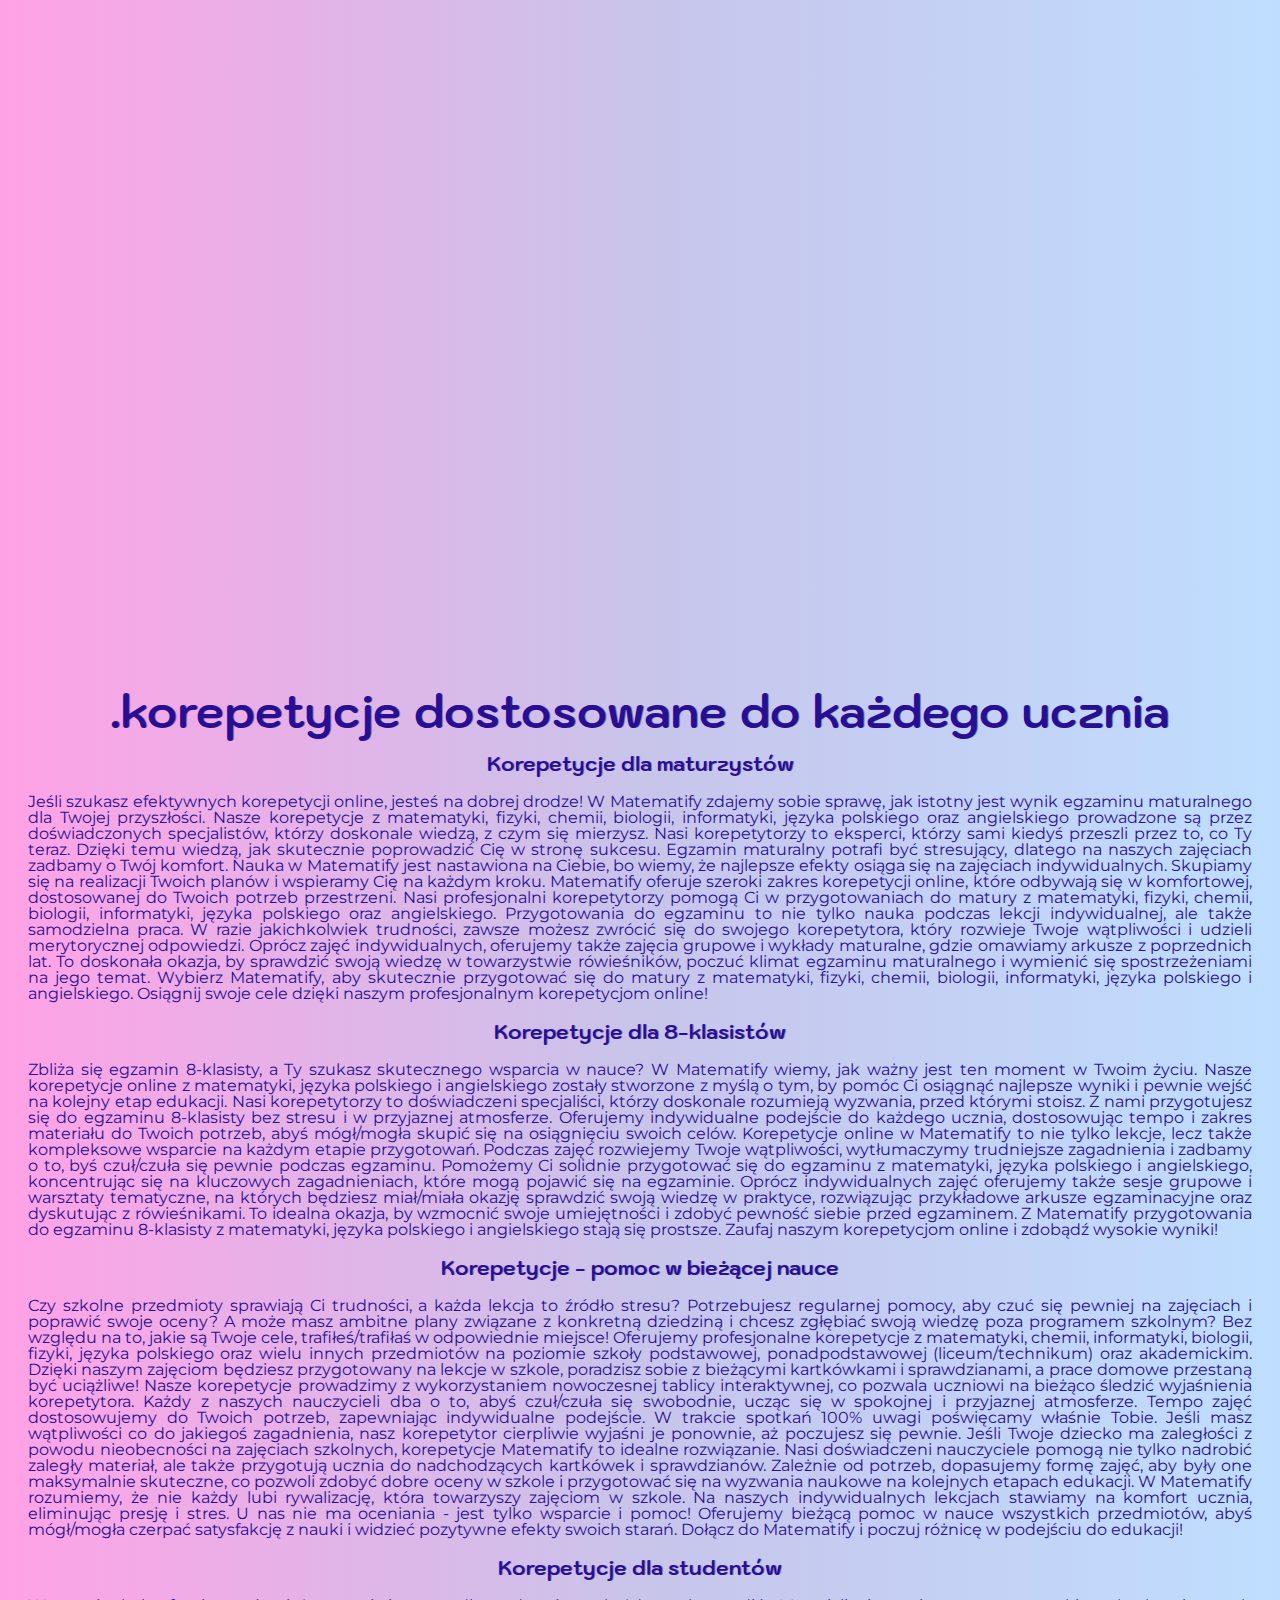
==== commit 1425c105: "jak" ====
--- a/index.html
+++ b/index.html
@@ -431,7 +431,7 @@
     </div>
     <div class="formuser" id="contactForm">
         <h2>Wypełnij formularz i odbierz<br>bezpłatną lekcję próbną</h2>
-        <form class="contactForm1" id="form" action="send_mail.php" method="POST">
+        <form class="contactForm1" id="form" action="send_email.php" method="POST">
             <!-- Pytanie 1: Imię -->
             <div class="question active" data-question="1">
                 <label for="name">Imię:</label>
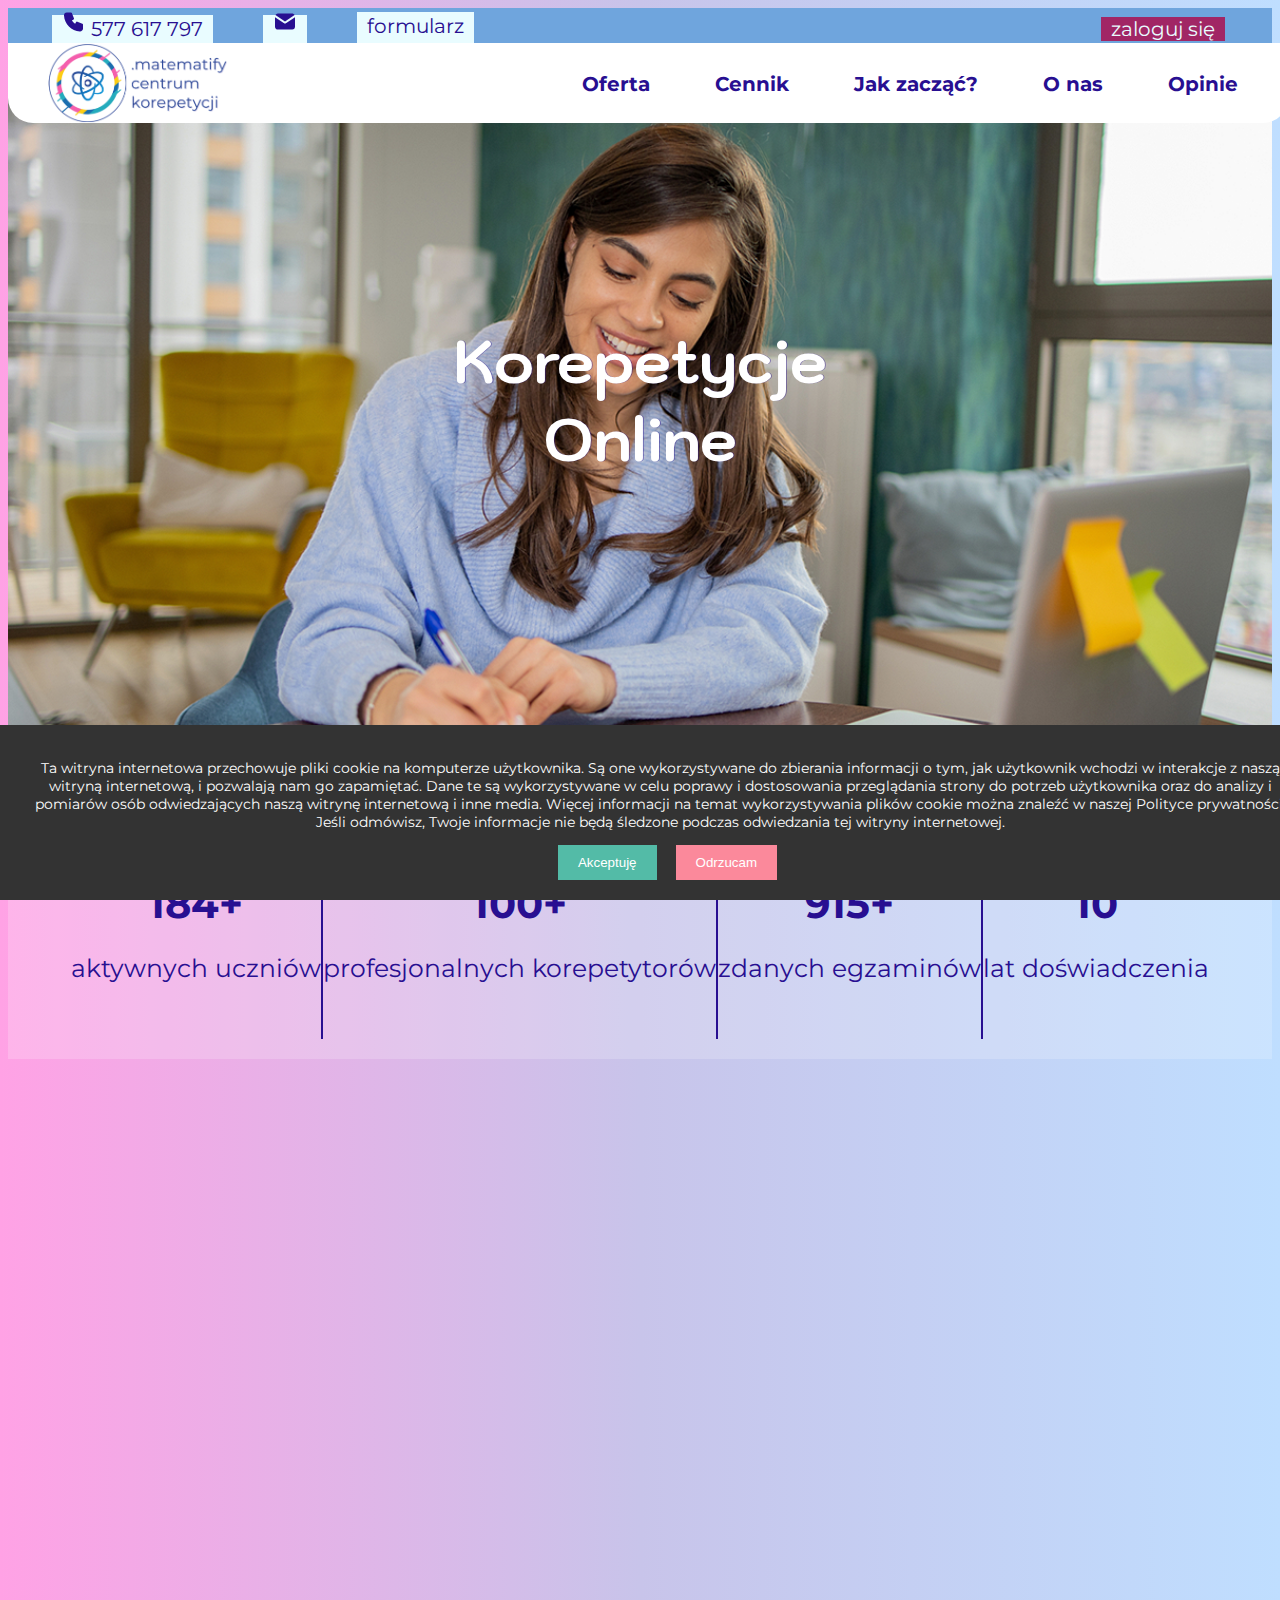
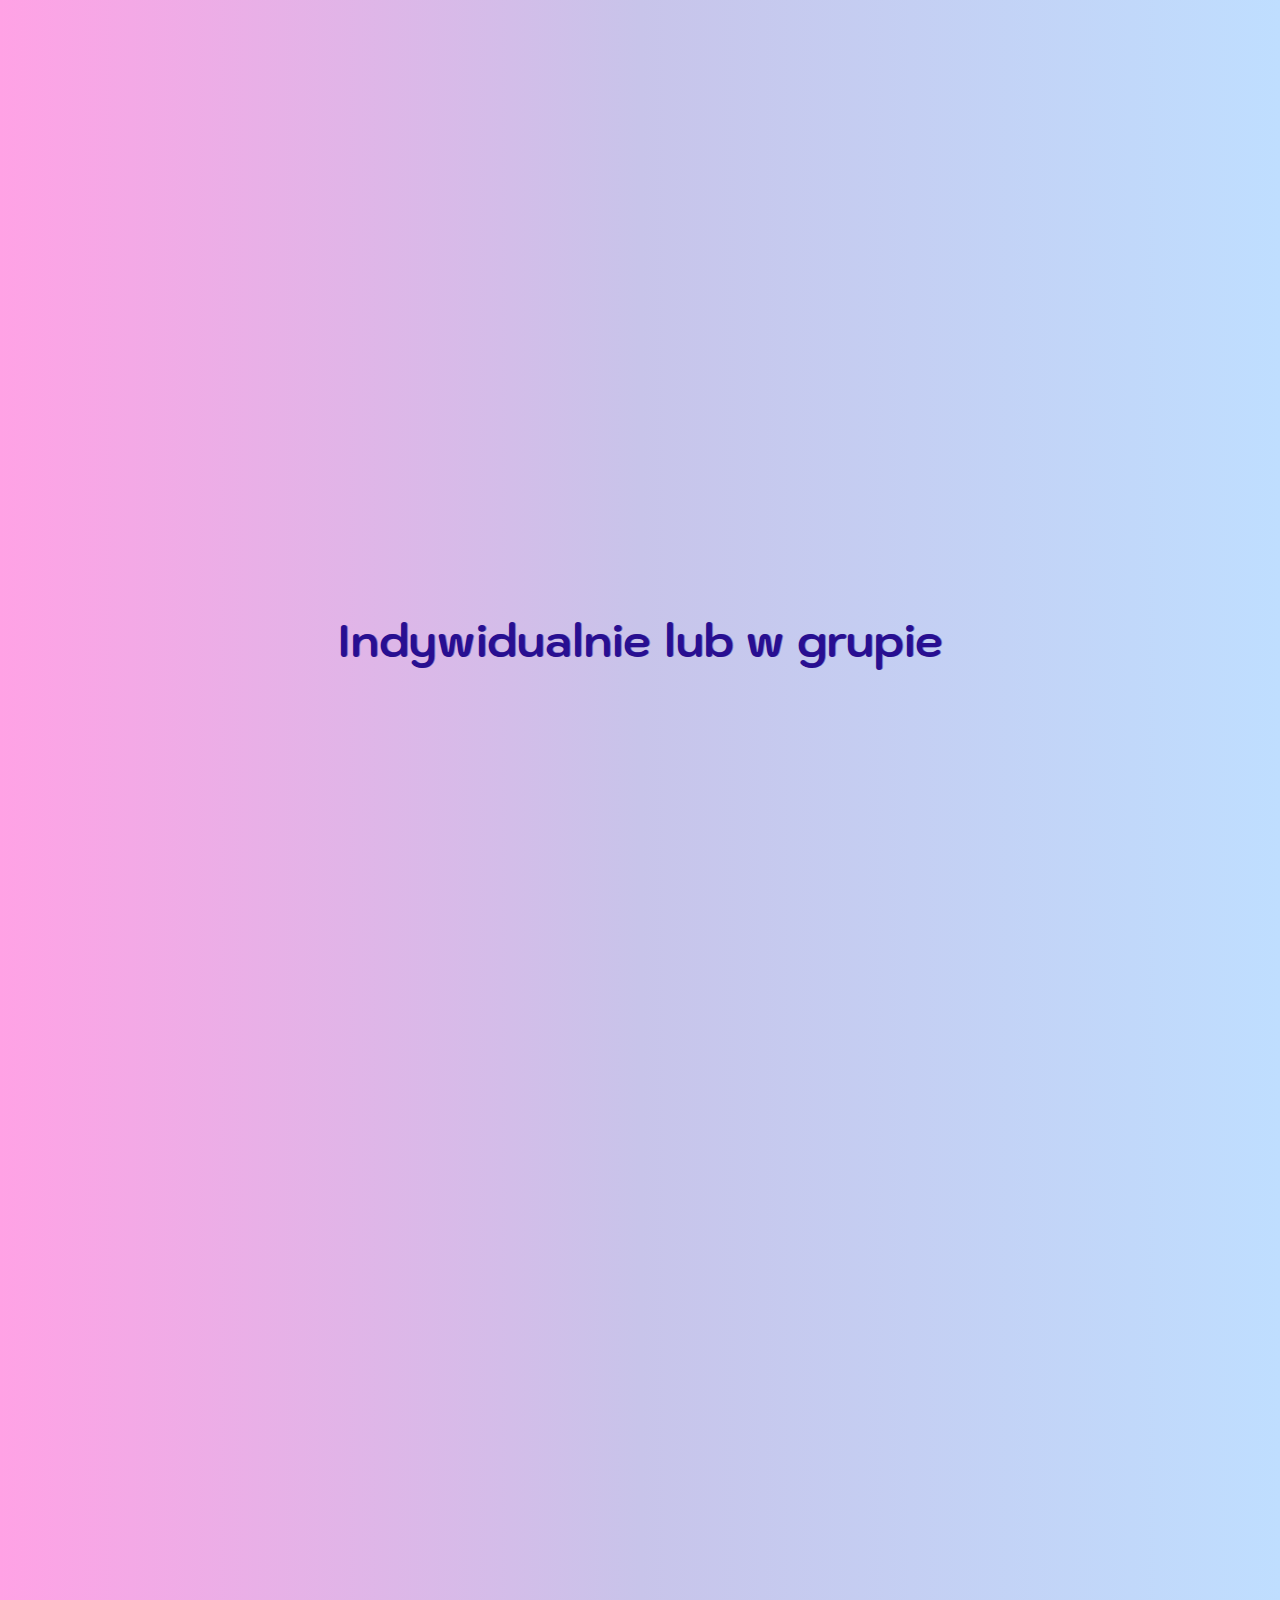
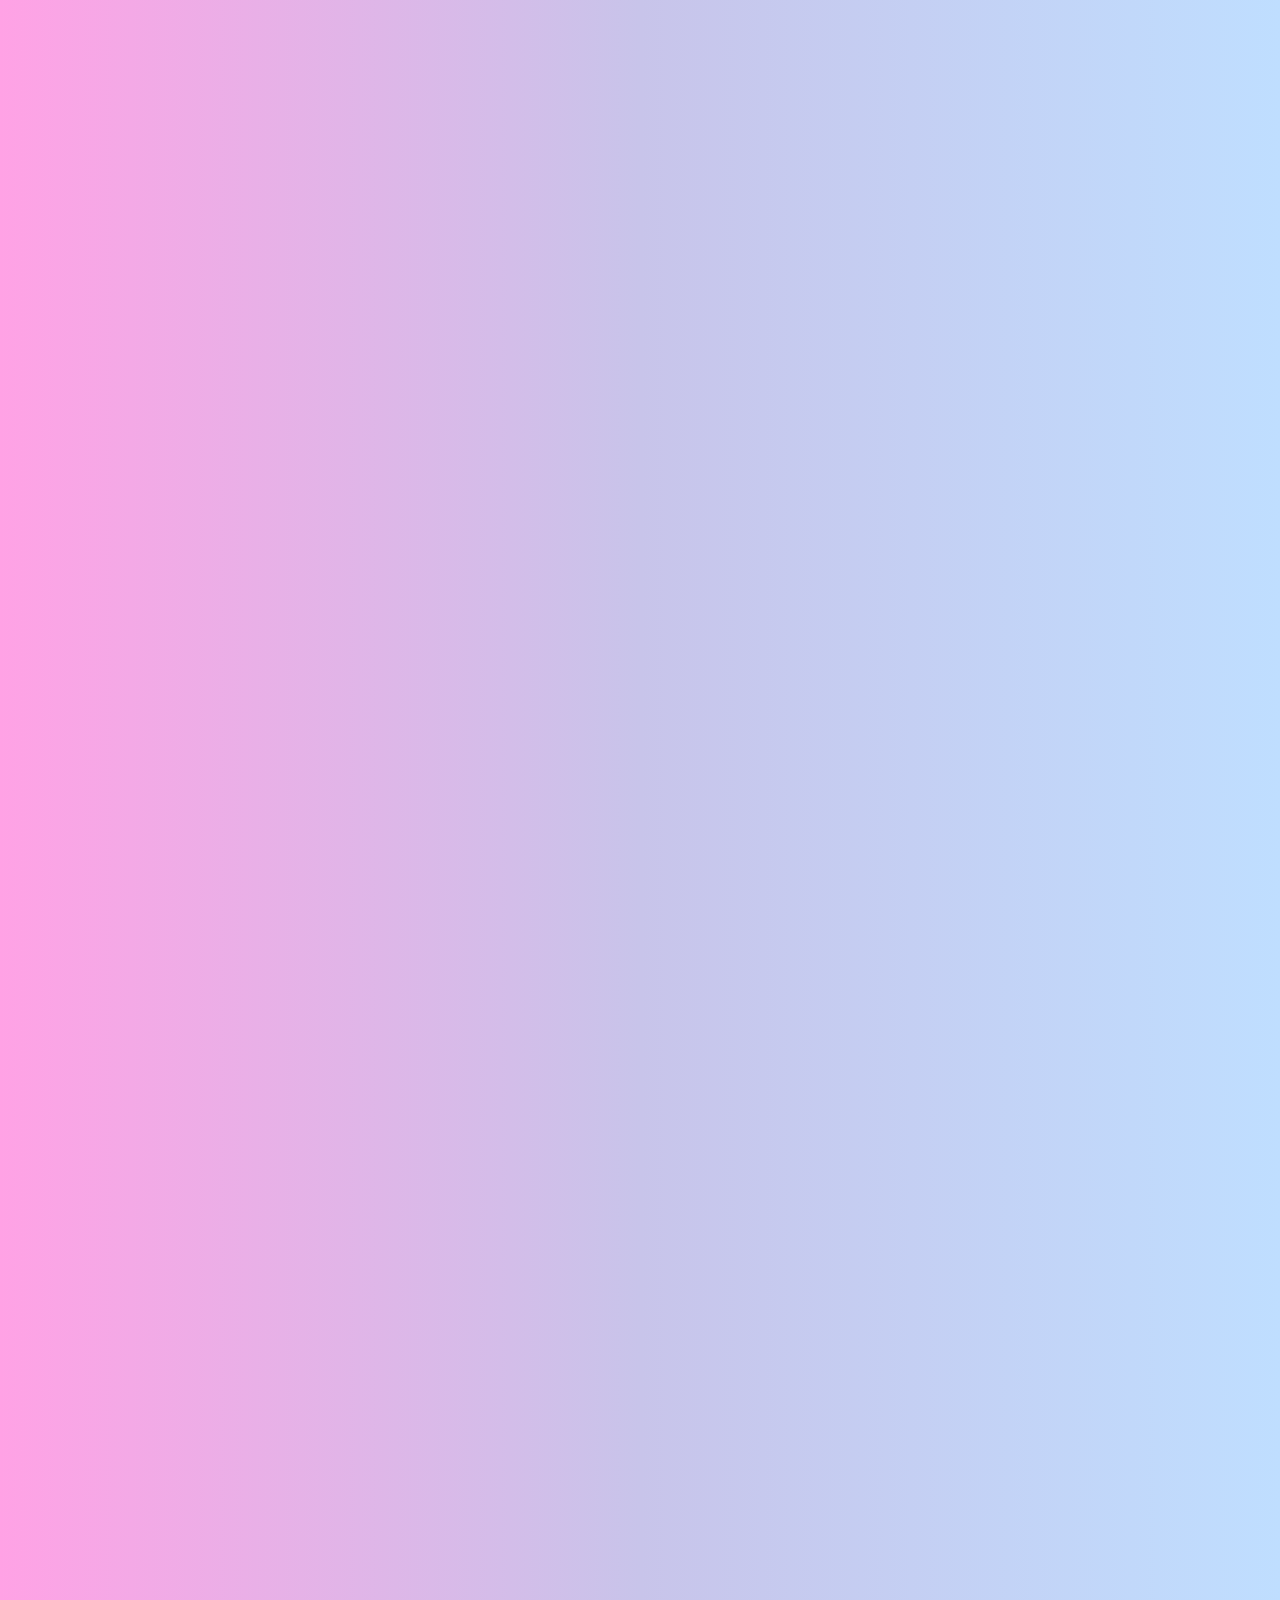
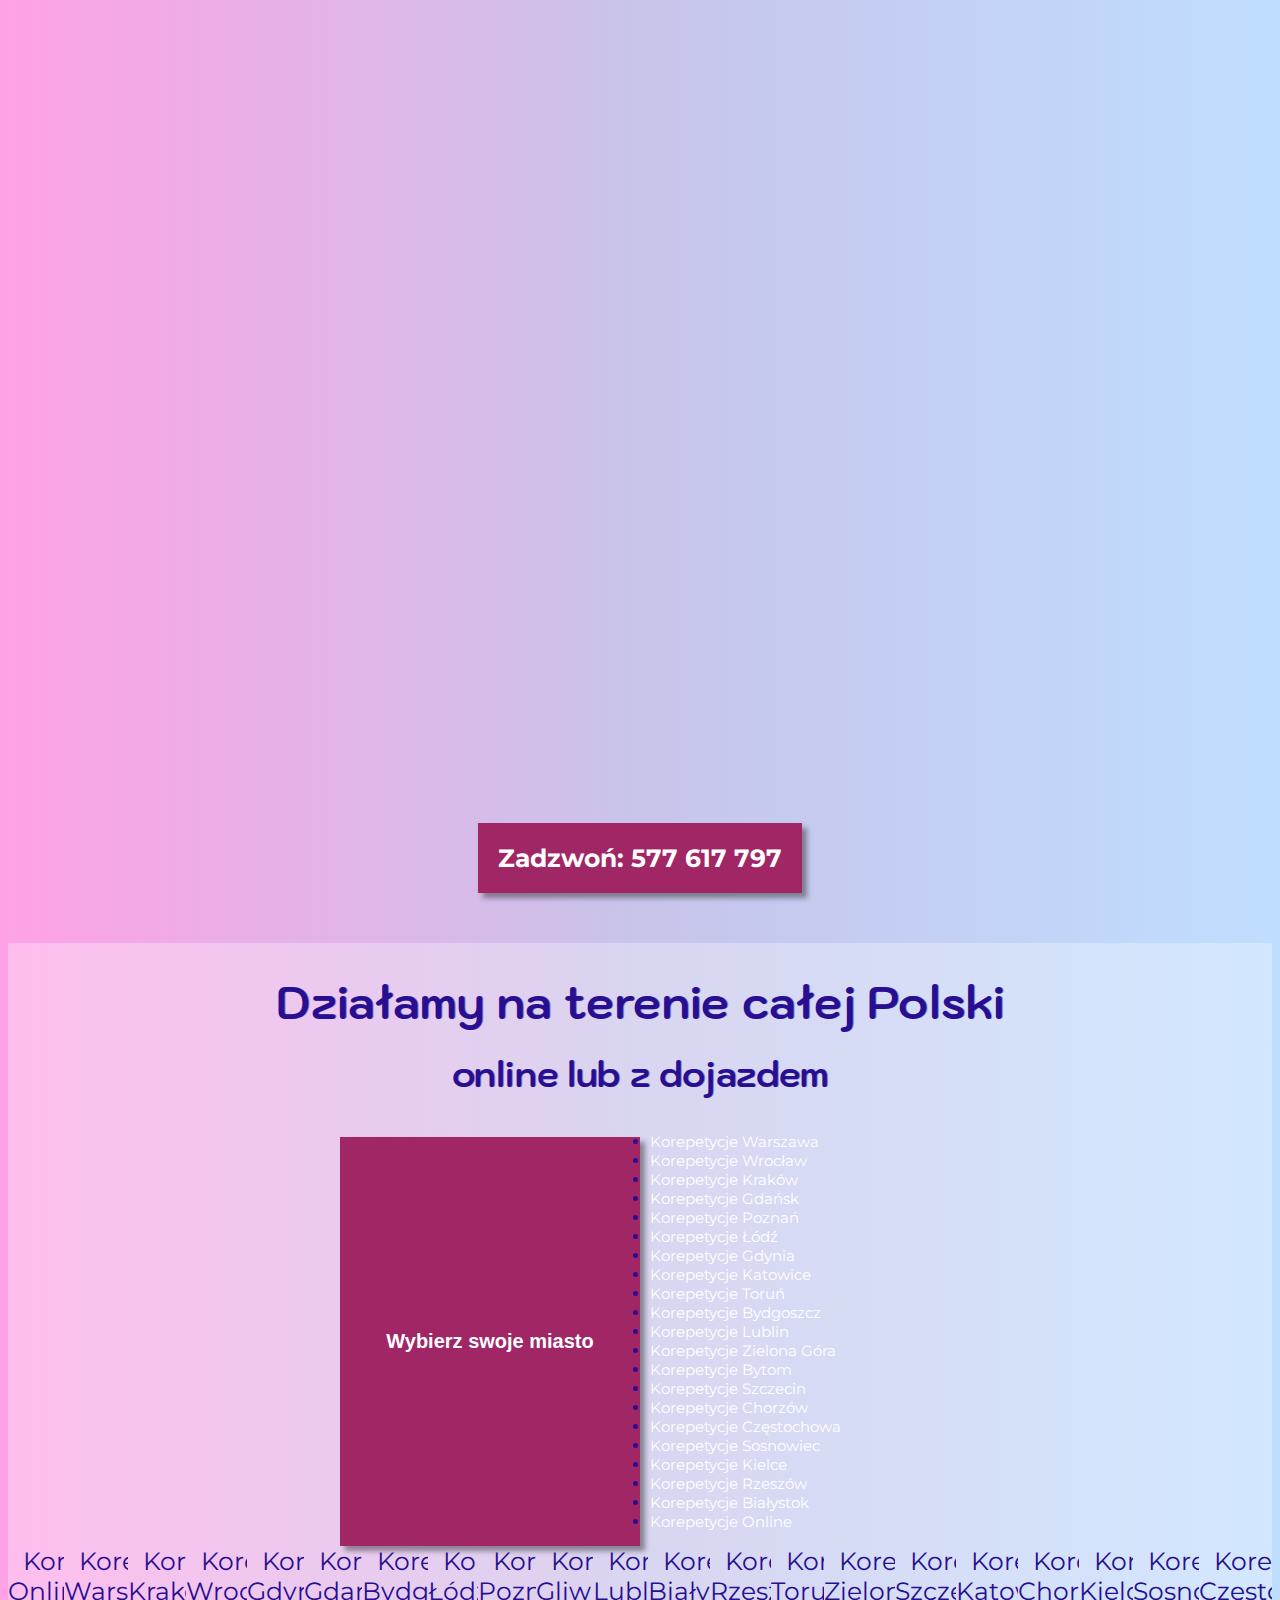
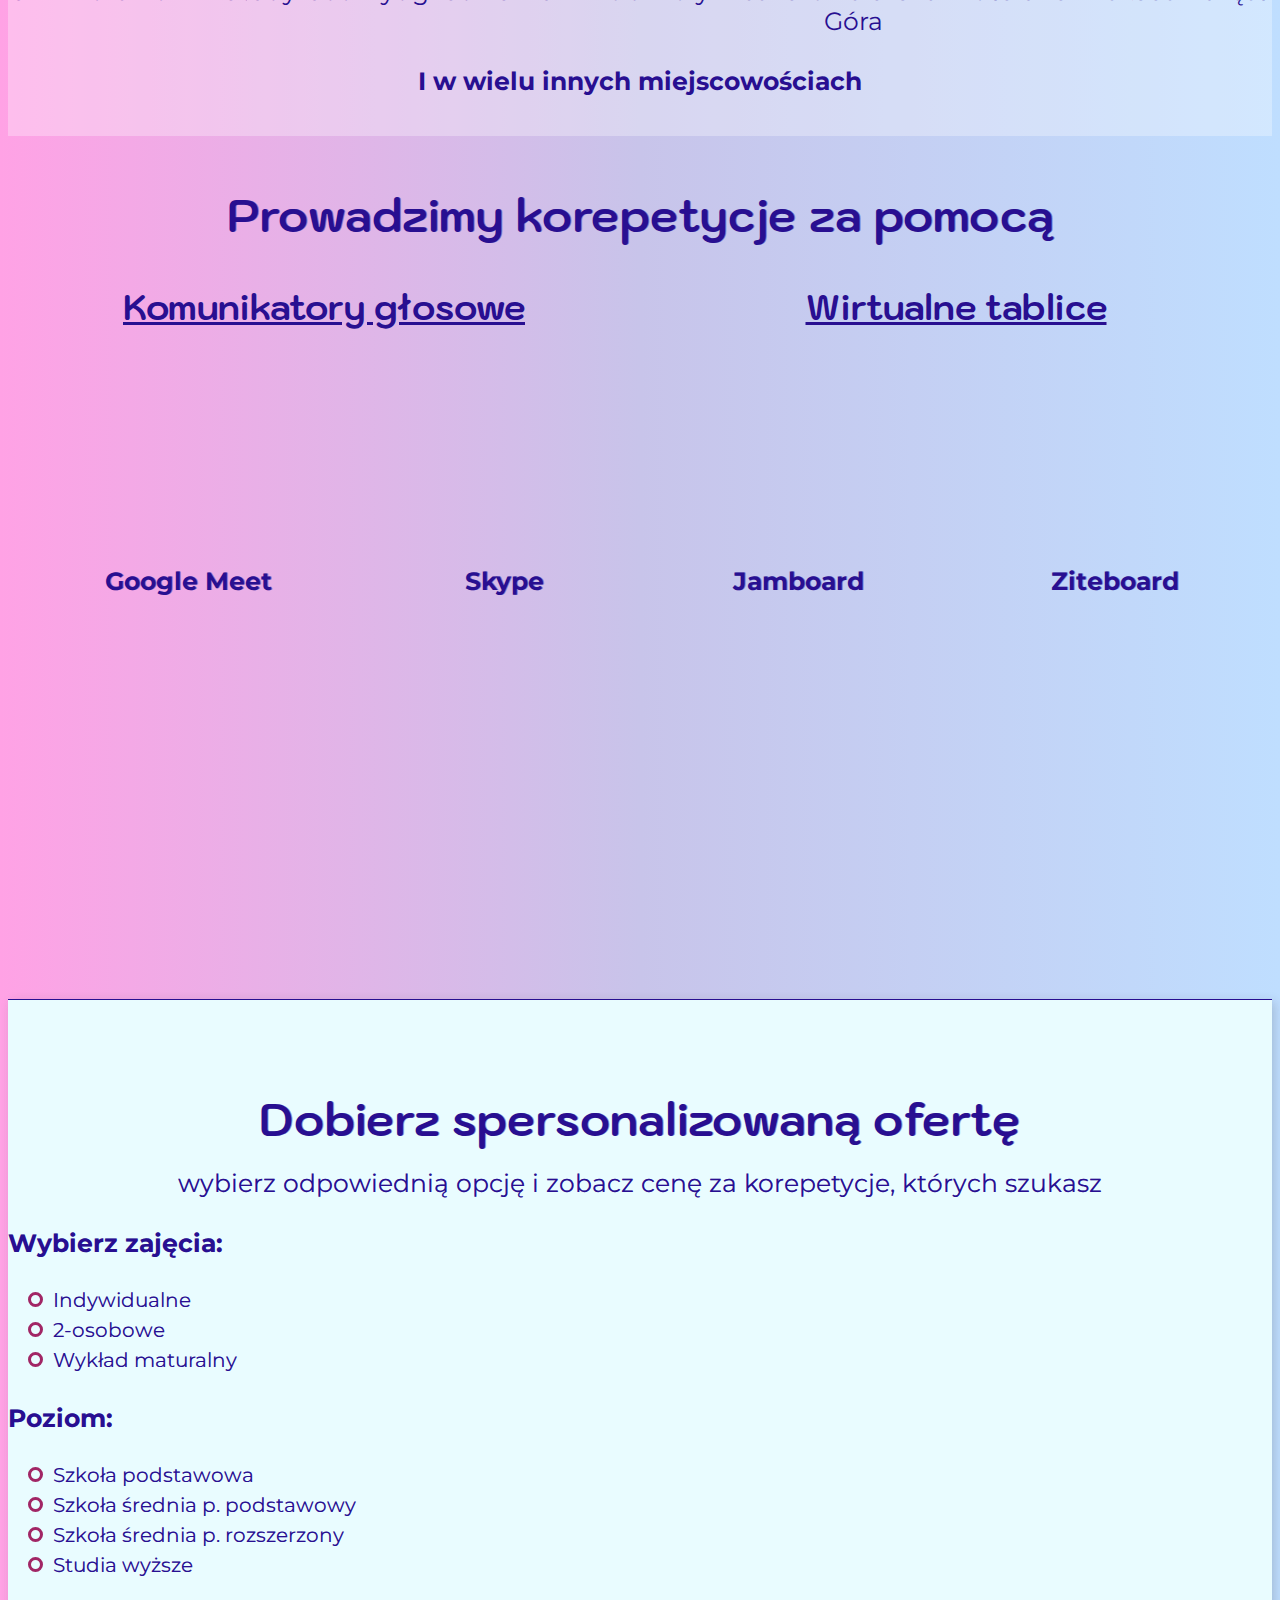
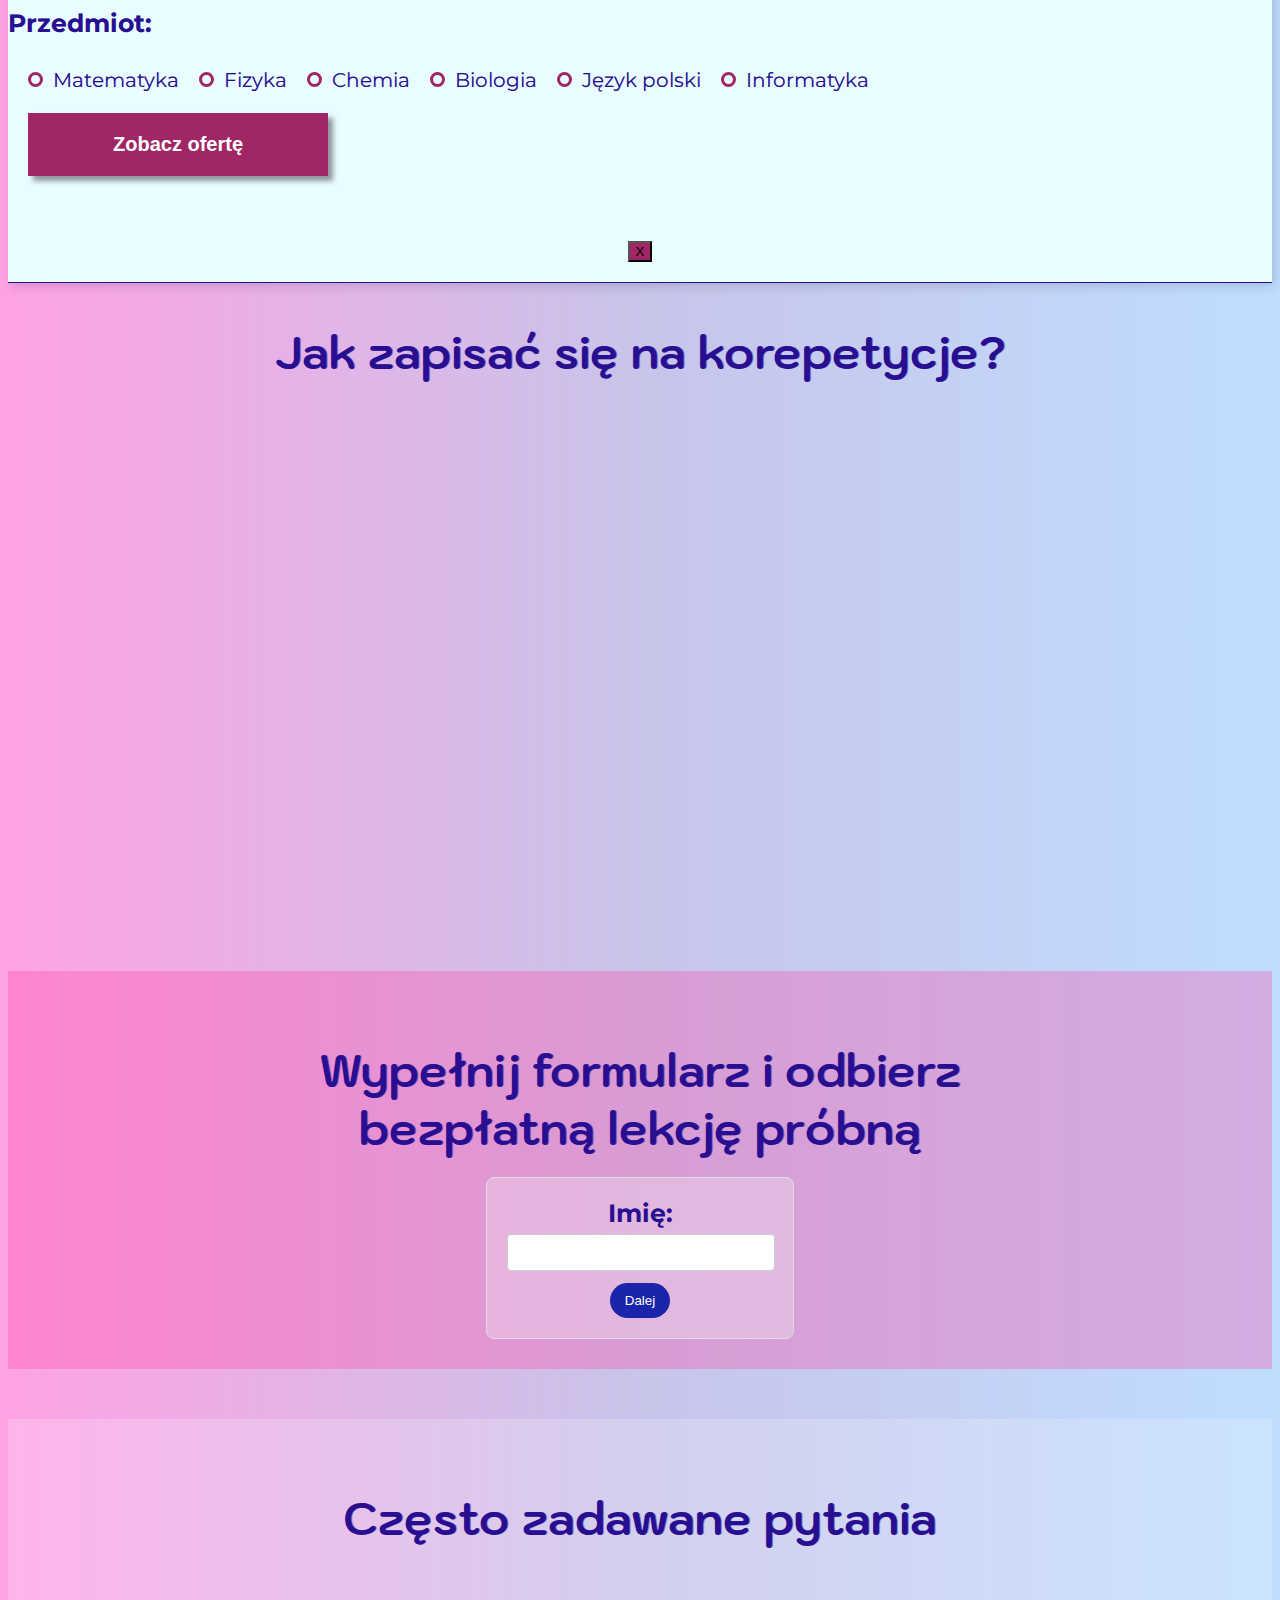
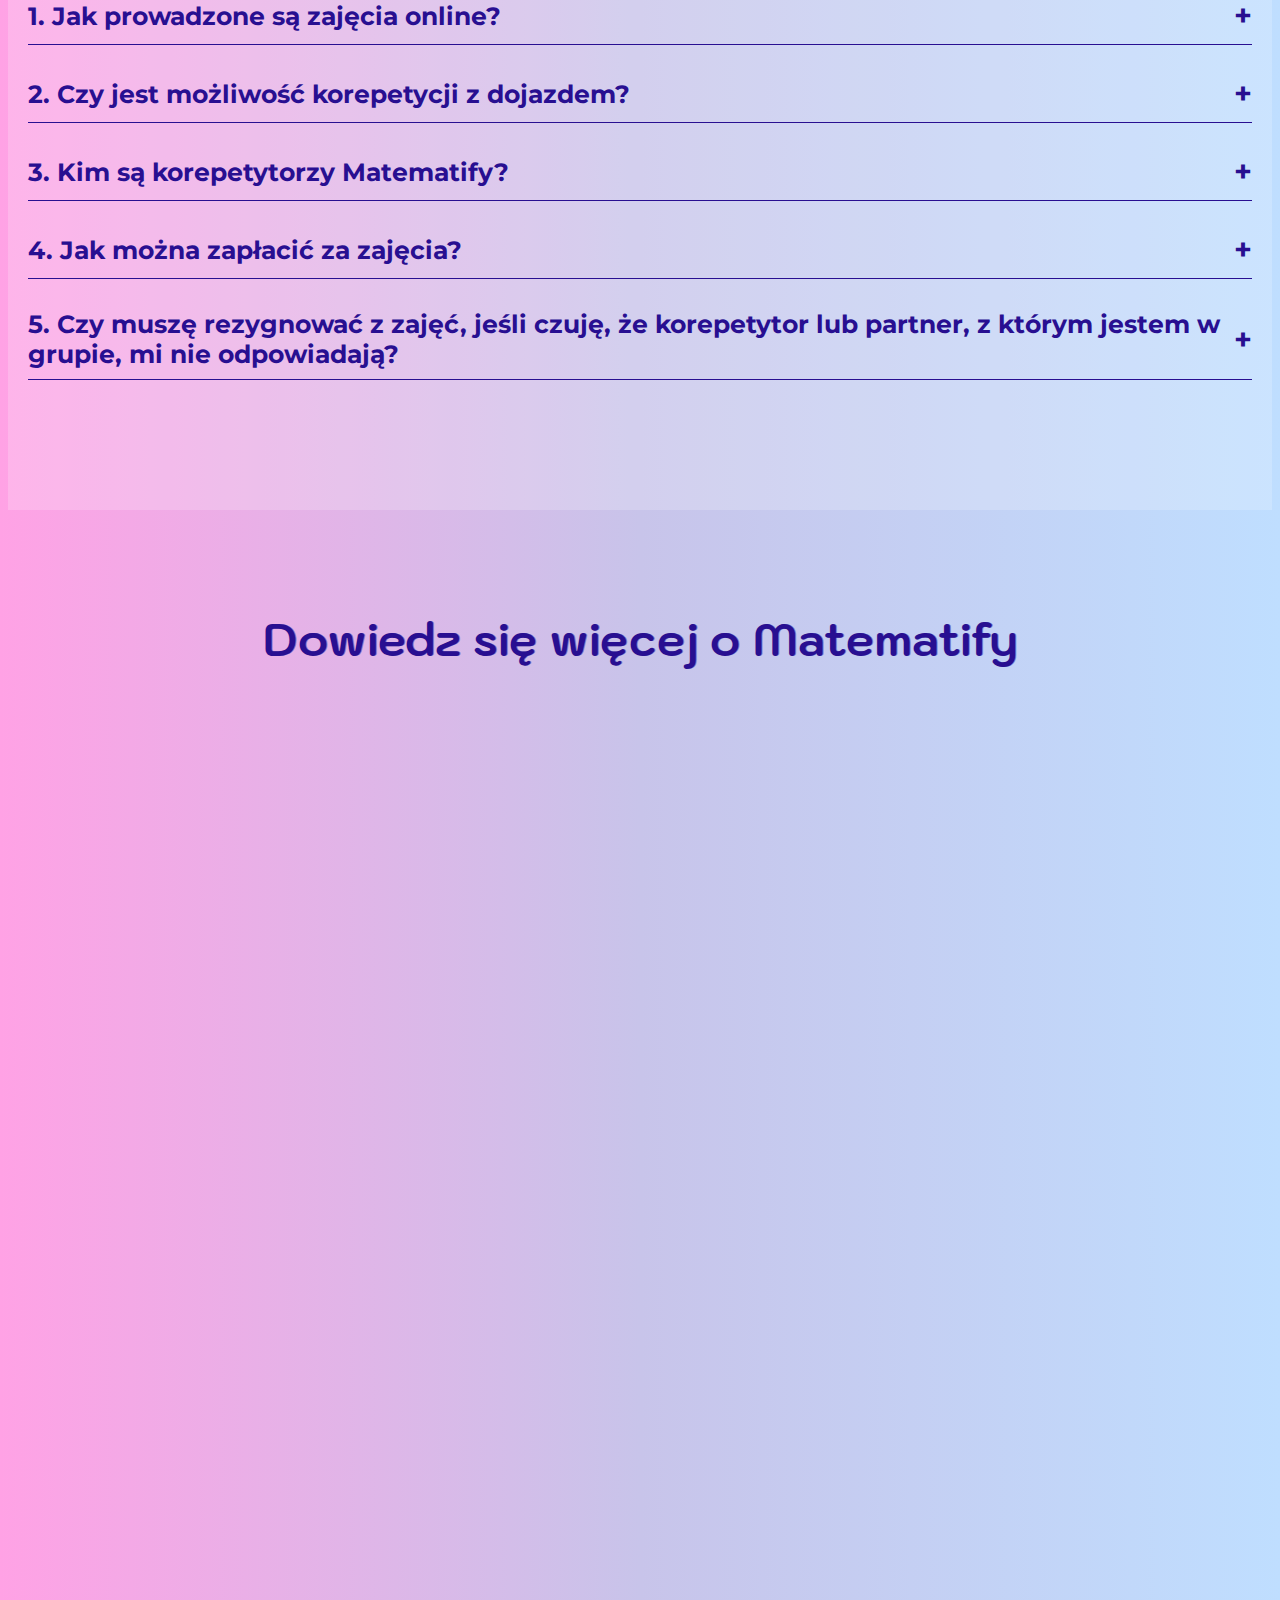
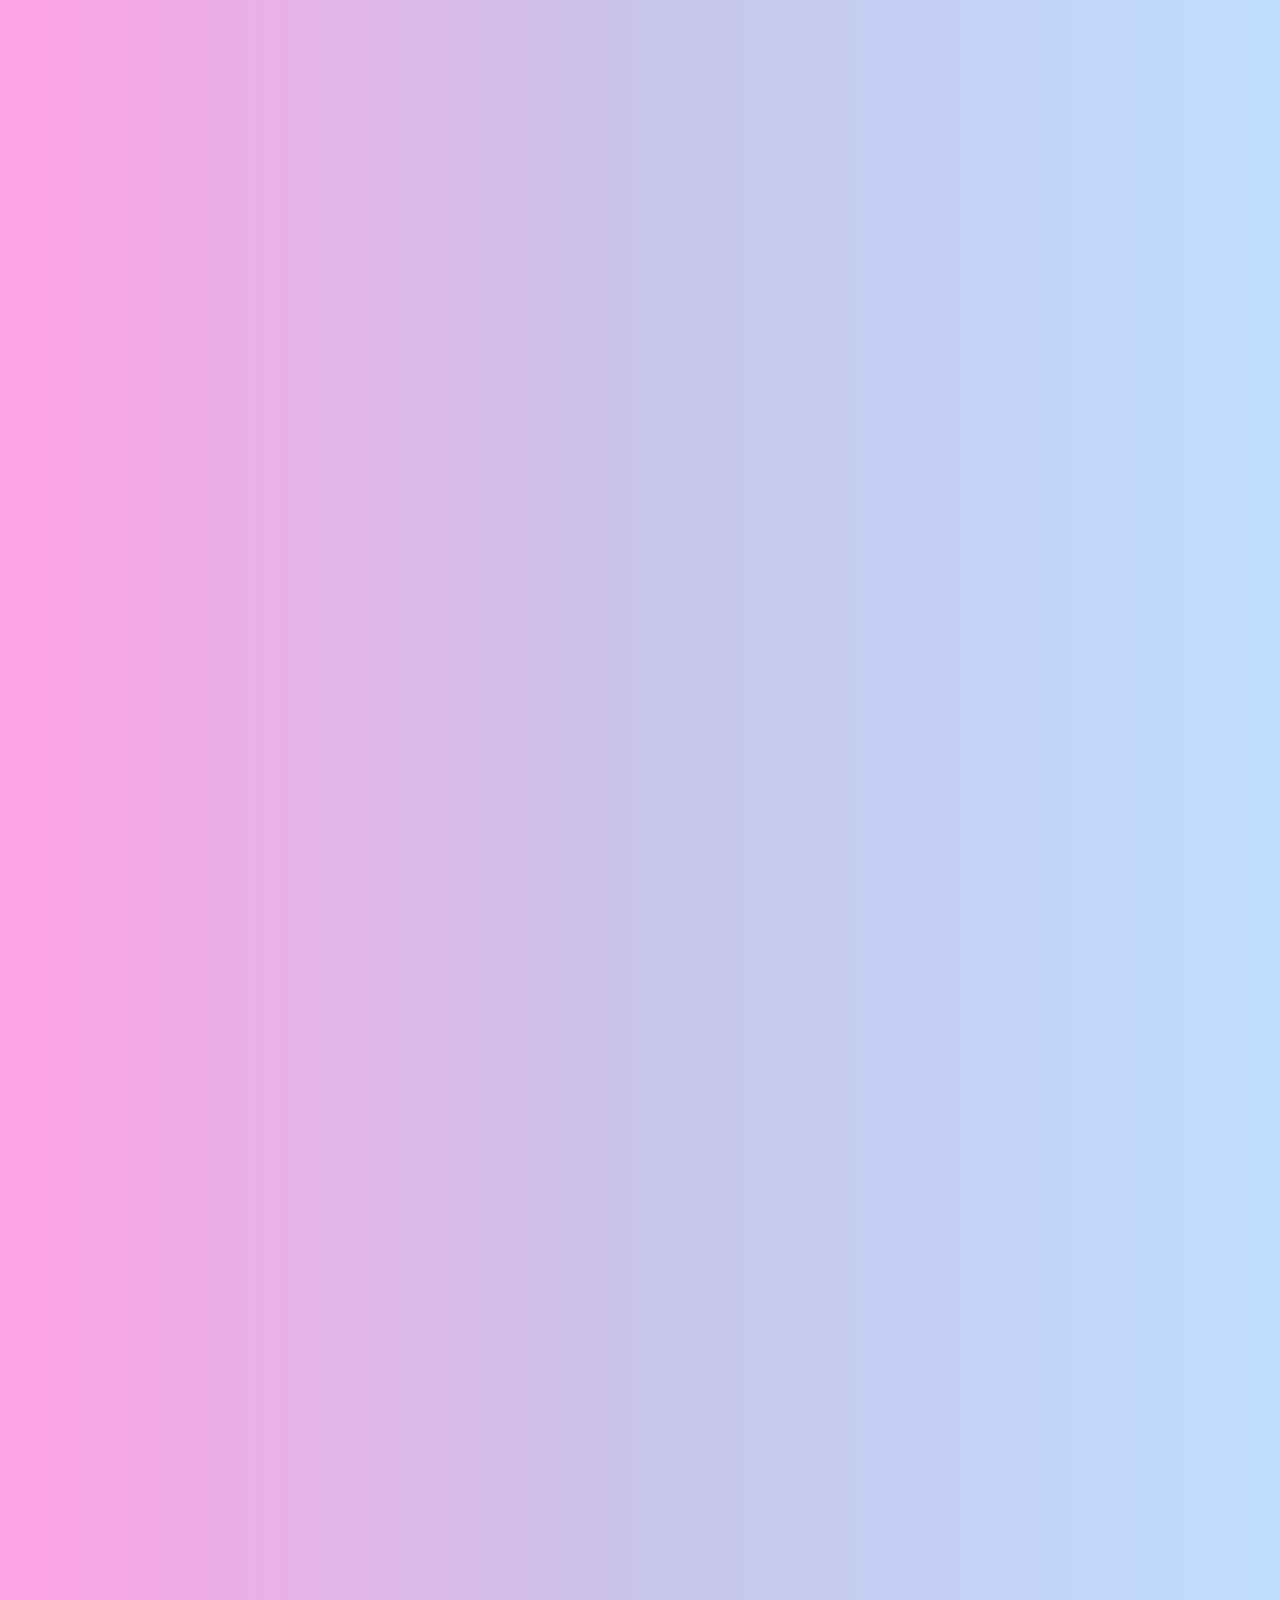
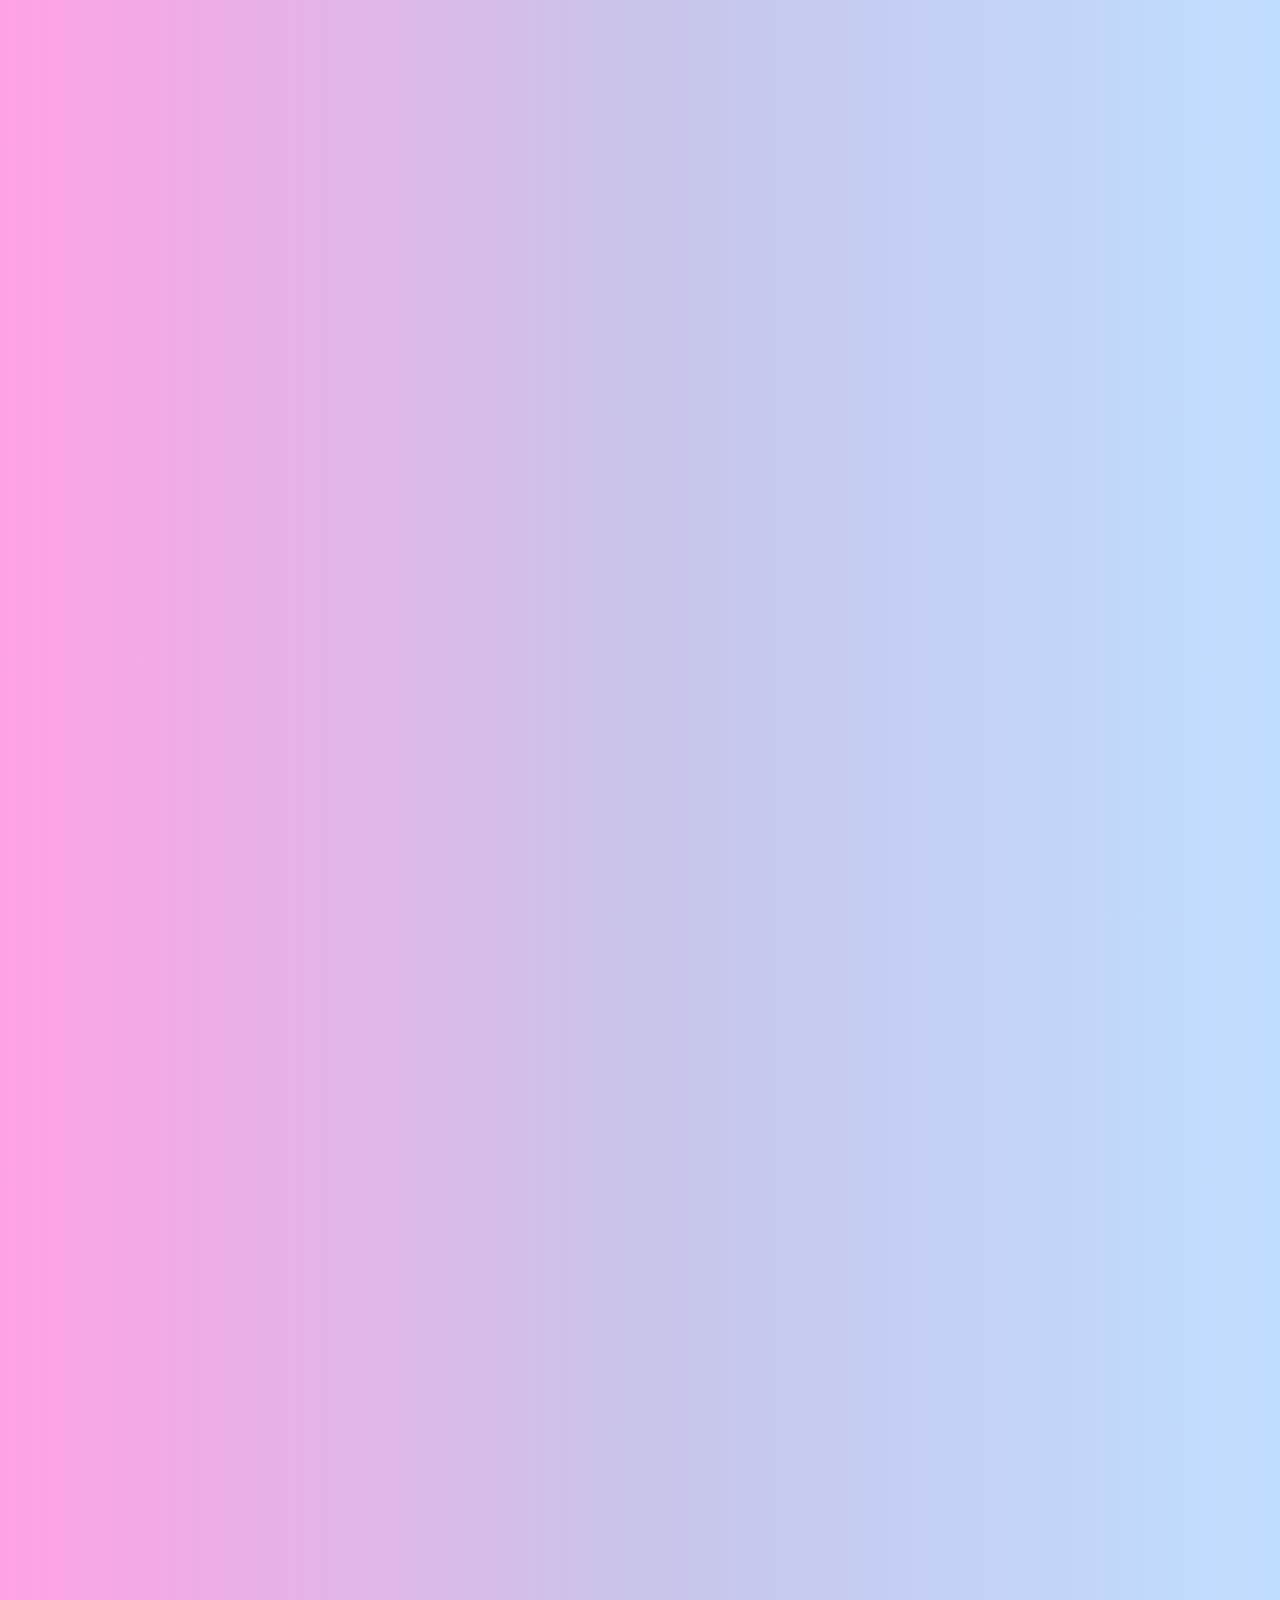
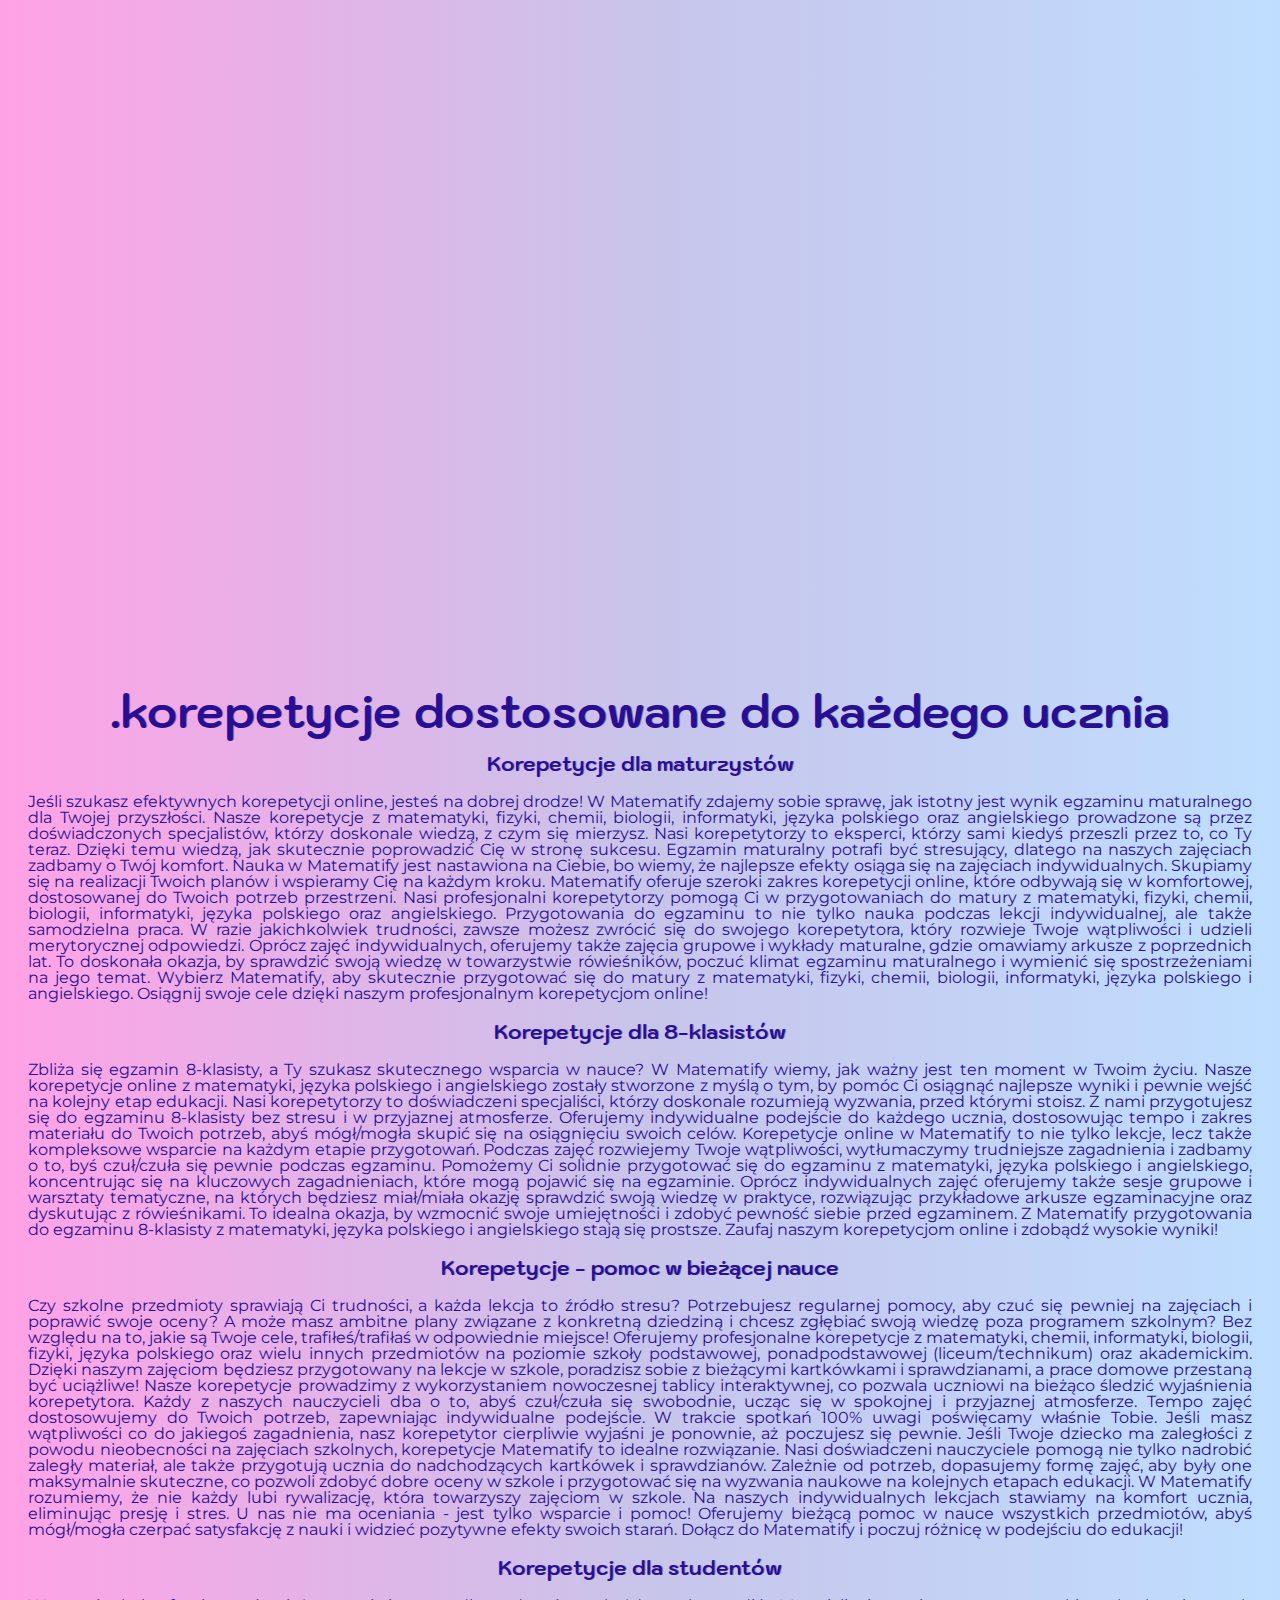
==== commit a1e11000: "jkad" ====
--- a/index.html
+++ b/index.html
@@ -468,9 +468,17 @@
                 <span class="error" id="phoneError">Proszę podać numer telefonu w formacie 123456789.</span>
                 <button onclick="previousQuestion()" type="button">Wstecz</button>
                 <button type="submit">Wyślij</button>
-            </div>
+    
+                <!-- Checkbox zgody na przetwarzanie danych -->
+                <div class="consent">
+                    <input type="checkbox" id="consent" name="consent" required>
+                    <label for="consent"><p>Wyrażam zgodę na przetwarzanie moich danych osobowych i kontakt marketingowy w celu umówienia bezpłatnej lekcji próbnej.</p></label>
+                    <span class="error" id="consentError">Proszę wyrazić zgodę na przetwarzanie danych.</span>
+                </div>
+                </div>
         </form>
     </div>
+    
 
 
 
@@ -823,7 +831,7 @@
                     <path stroke="none" d="M0 0h24v24H0z" fill="none" />
                     <path
                         d="M9 3a1 1 0 0 1 .877 .519l.051 .11l2 5a1 1 0 0 1 -.313 1.16l-.1 .068l-1.674 1.004l.063 .103a10 10 0 0 0 3.132 3.132l.102 .062l1.005 -1.672a1 1 0 0 1 1.113 -.453l.115 .039l5 2a1 1 0 0 1 .622 .807l.007 .121v4c0 1.657 -1.343 3 -3.06 2.998c-8.579 -.521 -15.418 -7.36 -15.94 -15.998a3 3 0 0 1 2.824 -2.995l.176 -.005h4z" />
-                </svg> +48 577 617 797</p>
+                </svg> +48 792 877 872</p>
             <p><svg xmlns="http://www.w3.org/2000/svg" width="24" height="24" viewBox="0 0 24 24" fill="currentColor"
                     class="icon icon-tabler icons-tabler-filled icon-tabler-mail">
                     <path stroke="none" d="M0 0h24v24H0z" fill="none" />
